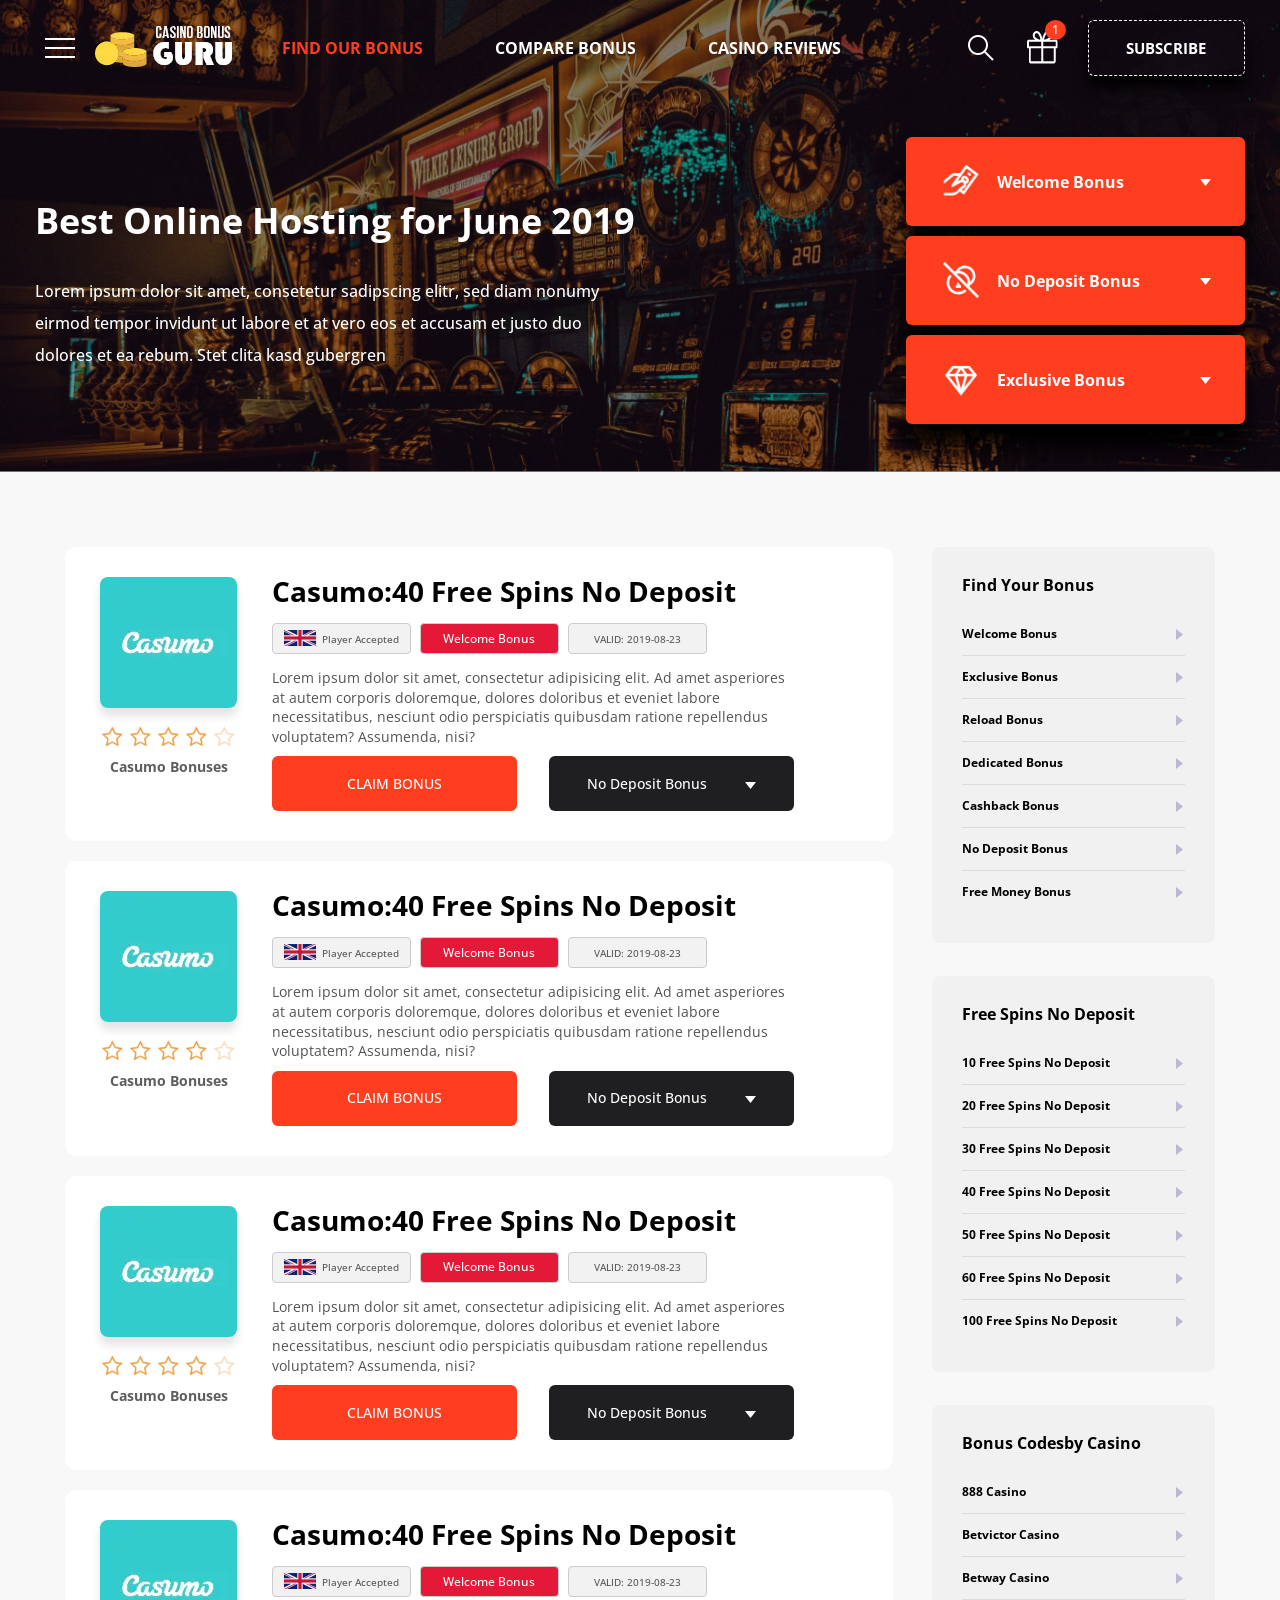
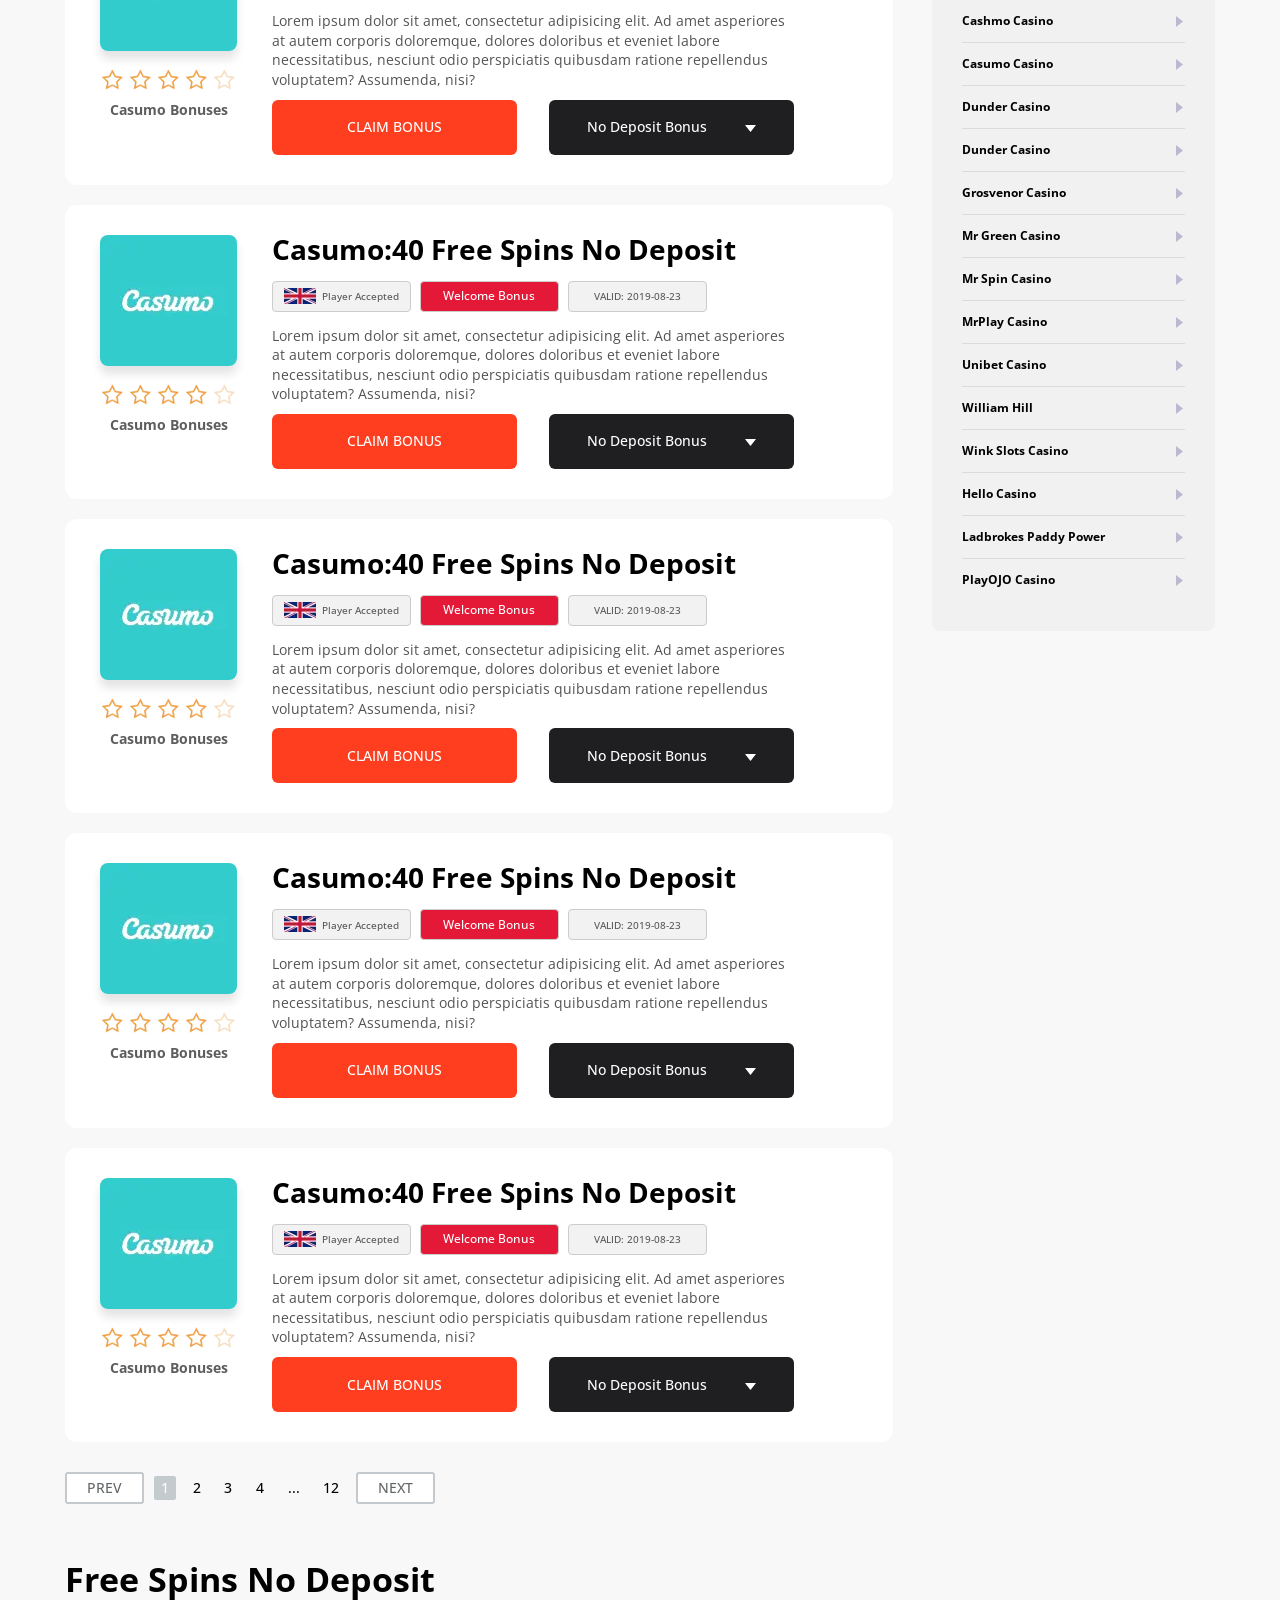
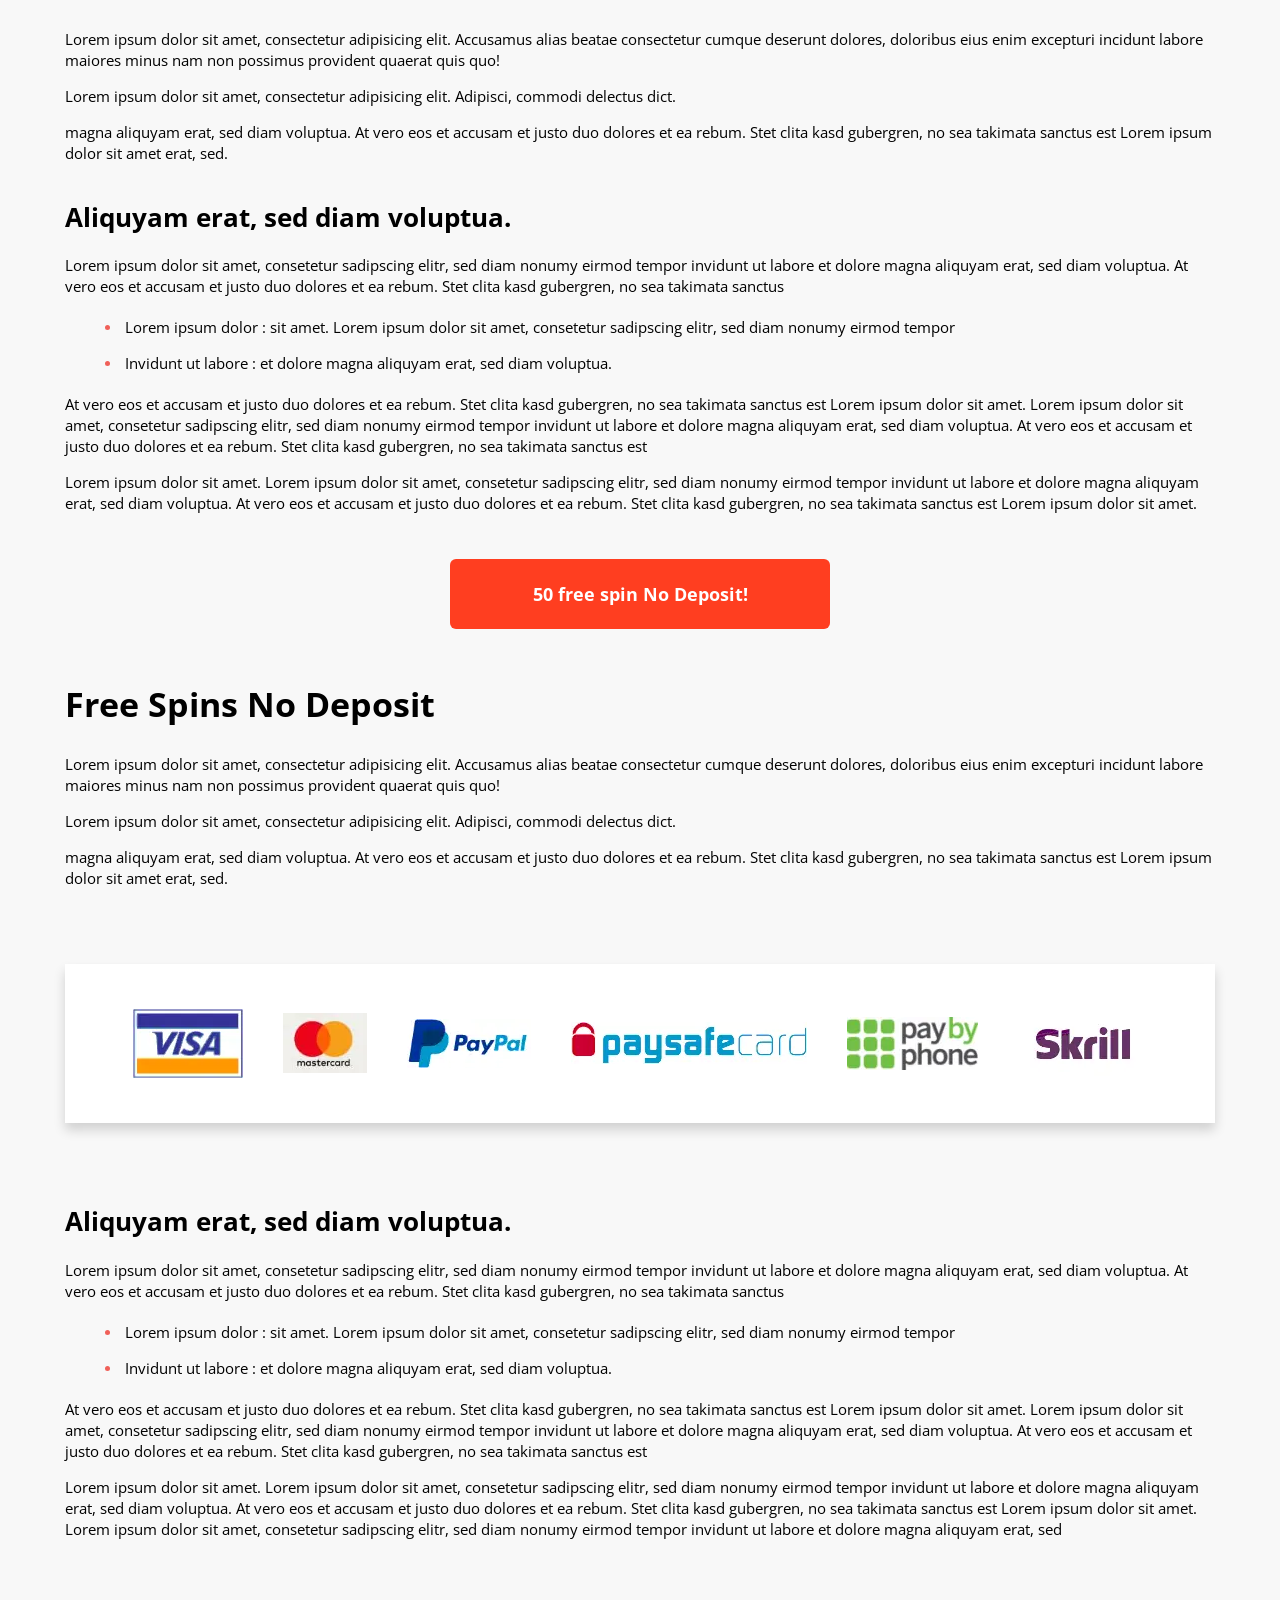
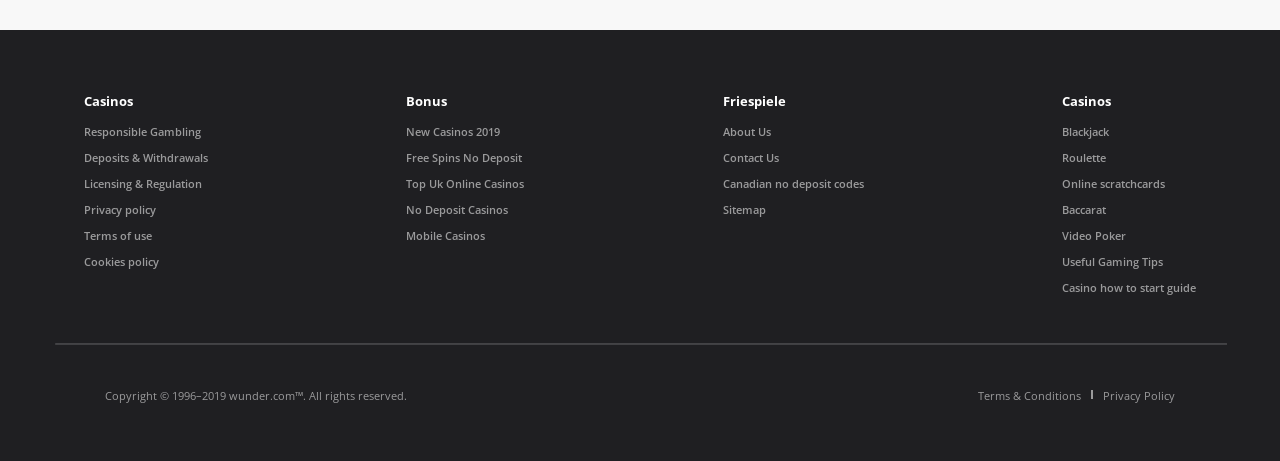
==== index.html @ 86edbfcc "uploading home page" ====
<!DOCTYPE html>
<html lang="en" class="no-webp">
<head>
  <meta charset="UTF-8">
  <meta name="viewport" content="width=device-width, initial-scale=1.0">
  <title>Final Guru</title>
  
  <style>
    @import url('https://fonts.googleapis.com/css?family=Open+Sans:400,600,700,800&display=swap');
  </style>
  <link rel="stylesheet" href="css/main.css">
</head>
<body>

<header class="header" id="mainHeader">

  <div class="container">
  
    <div class="header__top">
      <div class="header__top__all">
        <div class="header__top__all__left">
          <div class="header__top__all__left__navMenu">
            <div class="menuLine"></div>
          </div>
          <picture>
            <source srcset="img/webp/logo.webp" type="image/webp">
            <source srcset="img/logo.png" type="image/png">
            <img src="img/logo.png" alt="Site Logo">
          </picture>
        </div>
        <ul class="header__top__all__middle">
          <li class="active"><a href="#">FIND OUR BONUS</a></li>
          <li><a href="#">COMPARE BONUS</a></li>
          <li><a href="#">CASINO REVIEWS</a></li>
        </ul>
        <div class="header__top__all__rightIcons">
          <div class="searchIcon">
            <picture>
              <source srcset="img/webp/search.webp" type="image/webp">
              <source srcset="img/search.png" type="image/png">
              <img src="img/search.png" alt="Search Icon">
            </picture>
          </div>
          <div class="giftIcon">
            <div class="giftIconNotification">1</div>
            <picture>
              <source srcset="img/webp/gift.webp" type="image/webp">
              <source srcset="img/gift.png" type="image/png">
              <img src="img/gift.png" alt="Gift Icon">
            </picture>
          </div>
        </div>
        
      </div>
      <div class="header__top__btn">
        <button class="btn ">SUBSCRIBE</button>
      </div>
    </div>

    <div class="header__Content">
      <div class="header__Content__text">
        <h1>
          Best Online Hosting for June 2019
        </h1>
        <p>
          Lorem ipsum dolor sit amet, consetetur sadipscing elitr, sed diam nonumy eirmod tempor invidunt ut labore et  at vero eos et accusam et justo duo dolores et ea rebum. Stet clita kasd gubergren
        </p>
      </div>
      <div class="header__Content__btns">
        <div class="header__Content__btns__btnContainer">
          <div class="header__Content__btns__btnContainer__IconsText">
            <picture>
              <source srcset="img/webp/cash-in-hand.webp" type="image/webp">
              <source srcset="img/cash-in-hand.png" type="image/png">
              <img src="img/cash-in-hand.png" alt="cash in hand Icon">
            </picture>
            <h3>Welcome Bonus</h3>
          </div>
          <div class="header__Content__btns__btnContainer__downIcon">
            <picture>
              <source srcset="img/webp/downIcon.webp" type="image/webp">
              <source srcset="img/downIcon.png" type="image/png">
              <img src="img/downIcon.png" alt="Down Icon">
            </picture>
          </div>
        </div>
        <div class="header__Content__btns__btnContainer">
          <div class="header__Content__btns__btnContainer__IconsText">
            <picture>
              <source srcset="img/webp/nocash.webp" type="image/webp">
              <source srcset="img/nocash.png" type="image/png">
              <img src="img/nocash.png" alt="no cash Icon">
            </picture>
            <h3>No Deposit Bonus</h3>
          </div>
          <div class="header__Content__btns__btnContainer__downIcon">
            <picture>
              <source srcset="img/webp/downIcon.webp" type="image/webp">
              <source srcset="img/downIcon.png" type="image/png">
              <img src="img/downIcon.png" alt="Down Icon">
            </picture>
          </div>
        </div>
        <div class="header__Content__btns__btnContainer">
          <div class="header__Content__btns__btnContainer__IconsText">
            <picture>
              <source srcset="img/webp/diamond.webp" type="image/webp">
              <source srcset="img/diamond.png" type="image/png">
              <img src="img/diamond.png" alt="daimond bonus Icon">
            </picture>
            <h3>Exclusive Bonus</h3>
          </div>
          <div class="header__Content__btns__btnContainer__downIcon">
            <picture>
              <source srcset="img/webp/downIcon.webp" type="image/webp">
              <source srcset="img/downIcon.png" type="image/png">
              <img src="img/downIcon.png" alt="Down Icon">
            </picture>
          </div>
        </div>
      
      </div>
      
    </div>
    
    
  </div>
</header>

<main>

  <section class="sectionMain">
    <div class="container">
      
      
      <div class="sectionMain__contentList">
  
        <div class="sectionMain__contentList__item">
          <div class="sectionMain__contentList__item__aboutLeft">
            <picture>
              <source srcset="img/webp/casumo-logo.webp" type="image/webp">
              <source srcset="img/casumo-logo.png" type="image/png">
              <img src="img/casumo-logo.png" alt="casumo logo">
            </picture>
      
            <div class="sectionMain__contentList__item__aboutLeft__ratingStars">
        
              <!--One Rating Star Start-->
              <picture>
                <source srcset="img/webp/startFill.webp" type="image/webp">
                <source srcset="img/startFill.png" type="image/png">
                <img src="img/startFill.png" alt="Rating Star">
              </picture>
              <!--One Rating Star End-->
        
              <!--One Rating Star Start-->
              <picture>
                <source srcset="img/webp/startFill.webp" type="image/webp">
                <source srcset="img/startFill.png" type="image/png">
                <img src="img/startFill.png" alt="Rating Star">
              </picture>
              <!--One Rating Star End-->
        
              <!--One Rating Star Start-->
              <picture>
                <source srcset="img/webp/startFill.webp" type="image/webp">
                <source srcset="img/startFill.png" type="image/png">
                <img src="img/startFill.png" alt="Rating Star">
              </picture>
              <!--One Rating Star End-->
        
              <!--One Rating Star Start-->
              <picture>
                <source srcset="img/webp/startFill.webp" type="image/webp">
                <source srcset="img/startFill.png" type="image/png">
                <img src="img/startFill.png" alt="Rating Star">
              </picture>
              <!--One Rating Star End-->
        
              <!--One Rating Star Start-->
              <picture>
                <source srcset="img/webp/starEmpty.webp" type="image/webp">
                <source srcset="img/starEmpty.png" type="image/png">
                <img src="img/starEmpty.png" alt="Rating Star">
              </picture>
              <!--One Rating Star End-->
            </div>
            <h3 class="sectionMain__contentList__item__aboutLeft__name">Casumo  Bonuses</h3>
          </div>
    
          <div class="sectionMain__contentList__item__contentRight">
            <h2>Casumo:40 Free Spins No Deposit</h2>
            <div class="sectionMain__contentList__item__contentRight__topBtns">
              <button class="playerTypeBtn">
                <picture>
                  <source srcset="img/webp/united-kingdom-flag-.webp" type="image/webp">
                  <source srcset="img/united-kingdom-flag-.png" type="image/png">
                  <img src="img/united-kingdom-flag-.png" alt="united kingdom flag">
                </picture>
                <h4>Player Accepted</h4>
              </button>
              <button class="bonusTypeBtn">
                Welcome Bonus
              </button>
              <button class="validTimeBtn">
                VALID: 2019-08-23
              </button>
            </div>
      
            <p>
              Lorem ipsum dolor sit amet, consectetur adipisicing elit. Ad amet asperiores at autem corporis doloremque, dolores doloribus et eveniet labore necessitatibus, nesciunt odio perspiciatis quibusdam ratione repellendus voluptatem? Assumenda, nisi?
            </p>
      
            <div class="sectionMain__contentList__item__contentRight__bottomBtns">
              <button class="sectionMainItemBtn itemBtnOne">
                CLAIM BONUS
              </button>
        
              <div class="sectionMainItemBtn itemBtnTwo">
                <h3>No Deposit Bonus</h3>
                <div class="itemBtnTwo__downIcon">
                  <picture>
                    <source srcset="img/webp/downIcon.webp" type="image/webp">
                    <source srcset="img/downIcon.png" type="image/png">
                    <img src="img/downIcon.png" alt="Down Icon">
                  </picture>
                </div>
              </div>
      
            </div>
          </div>
        </div>
  
        <div class="sectionMain__contentList__item">
          <div class="sectionMain__contentList__item__aboutLeft">
            <picture>
              <source srcset="img/webp/casumo-logo.webp" type="image/webp">
              <source srcset="img/casumo-logo.png" type="image/png">
              <img src="img/casumo-logo.png" alt="casumo logo">
            </picture>
      
            <div class="sectionMain__contentList__item__aboutLeft__ratingStars">
        
              <!--One Rating Star Start-->
              <picture>
                <source srcset="img/webp/startFill.webp" type="image/webp">
                <source srcset="img/startFill.png" type="image/png">
                <img src="img/startFill.png" alt="Rating Star">
              </picture>
              <!--One Rating Star End-->
        
              <!--One Rating Star Start-->
              <picture>
                <source srcset="img/webp/startFill.webp" type="image/webp">
                <source srcset="img/startFill.png" type="image/png">
                <img src="img/startFill.png" alt="Rating Star">
              </picture>
              <!--One Rating Star End-->
        
              <!--One Rating Star Start-->
              <picture>
                <source srcset="img/webp/startFill.webp" type="image/webp">
                <source srcset="img/startFill.png" type="image/png">
                <img src="img/startFill.png" alt="Rating Star">
              </picture>
              <!--One Rating Star End-->
        
              <!--One Rating Star Start-->
              <picture>
                <source srcset="img/webp/startFill.webp" type="image/webp">
                <source srcset="img/startFill.png" type="image/png">
                <img src="img/startFill.png" alt="Rating Star">
              </picture>
              <!--One Rating Star End-->
        
              <!--One Rating Star Start-->
              <picture>
                <source srcset="img/webp/starEmpty.webp" type="image/webp">
                <source srcset="img/starEmpty.png" type="image/png">
                <img src="img/starEmpty.png" alt="Rating Star">
              </picture>
              <!--One Rating Star End-->
            </div>
            <h3 class="sectionMain__contentList__item__aboutLeft__name">Casumo  Bonuses</h3>
          </div>
    
          <div class="sectionMain__contentList__item__contentRight">
            <h2>Casumo:40 Free Spins No Deposit</h2>
            <div class="sectionMain__contentList__item__contentRight__topBtns">
              <button class="playerTypeBtn">
                <picture>
                  <source srcset="img/webp/united-kingdom-flag-.webp" type="image/webp">
                  <source srcset="img/united-kingdom-flag-.png" type="image/png">
                  <img src="img/united-kingdom-flag-.png" alt="united kingdom flag">
                </picture>
                <h4>Player Accepted</h4>
              </button>
              <button class="bonusTypeBtn">
                Welcome Bonus
              </button>
              <button class="validTimeBtn">
                VALID: 2019-08-23
              </button>
            </div>
      
            <p>
              Lorem ipsum dolor sit amet, consectetur adipisicing elit. Ad amet asperiores at autem corporis doloremque, dolores doloribus et eveniet labore necessitatibus, nesciunt odio perspiciatis quibusdam ratione repellendus voluptatem? Assumenda, nisi?
            </p>
      
            <div class="sectionMain__contentList__item__contentRight__bottomBtns">
              <button class="sectionMainItemBtn itemBtnOne">
                CLAIM BONUS
              </button>
        
              <div class="sectionMainItemBtn itemBtnTwo">
                <h3>No Deposit Bonus</h3>
                <div class="itemBtnTwo__downIcon">
                  <picture>
                    <source srcset="img/webp/downIcon.webp" type="image/webp">
                    <source srcset="img/downIcon.png" type="image/png">
                    <img src="img/downIcon.png" alt="Down Icon">
                  </picture>
                </div>
              </div>
      
            </div>
          </div>
        </div>
  
        <div class="sectionMain__contentList__item">
          <div class="sectionMain__contentList__item__aboutLeft">
            <picture>
              <source srcset="img/webp/casumo-logo.webp" type="image/webp">
              <source srcset="img/casumo-logo.png" type="image/png">
              <img src="img/casumo-logo.png" alt="casumo logo">
            </picture>
      
            <div class="sectionMain__contentList__item__aboutLeft__ratingStars">
        
              <!--One Rating Star Start-->
              <picture>
                <source srcset="img/webp/startFill.webp" type="image/webp">
                <source srcset="img/startFill.png" type="image/png">
                <img src="img/startFill.png" alt="Rating Star">
              </picture>
              <!--One Rating Star End-->
        
              <!--One Rating Star Start-->
              <picture>
                <source srcset="img/webp/startFill.webp" type="image/webp">
                <source srcset="img/startFill.png" type="image/png">
                <img src="img/startFill.png" alt="Rating Star">
              </picture>
              <!--One Rating Star End-->
        
              <!--One Rating Star Start-->
              <picture>
                <source srcset="img/webp/startFill.webp" type="image/webp">
                <source srcset="img/startFill.png" type="image/png">
                <img src="img/startFill.png" alt="Rating Star">
              </picture>
              <!--One Rating Star End-->
        
              <!--One Rating Star Start-->
              <picture>
                <source srcset="img/webp/startFill.webp" type="image/webp">
                <source srcset="img/startFill.png" type="image/png">
                <img src="img/startFill.png" alt="Rating Star">
              </picture>
              <!--One Rating Star End-->
        
              <!--One Rating Star Start-->
              <picture>
                <source srcset="img/webp/starEmpty.webp" type="image/webp">
                <source srcset="img/starEmpty.png" type="image/png">
                <img src="img/starEmpty.png" alt="Rating Star">
              </picture>
              <!--One Rating Star End-->
            </div>
            <h3 class="sectionMain__contentList__item__aboutLeft__name">Casumo  Bonuses</h3>
          </div>
    
          <div class="sectionMain__contentList__item__contentRight">
            <h2>Casumo:40 Free Spins No Deposit</h2>
            <div class="sectionMain__contentList__item__contentRight__topBtns">
              <button class="playerTypeBtn">
                <picture>
                  <source srcset="img/webp/united-kingdom-flag-.webp" type="image/webp">
                  <source srcset="img/united-kingdom-flag-.png" type="image/png">
                  <img src="img/united-kingdom-flag-.png" alt="united kingdom flag">
                </picture>
                <h4>Player Accepted</h4>
              </button>
              <button class="bonusTypeBtn">
                Welcome Bonus
              </button>
              <button class="validTimeBtn">
                VALID: 2019-08-23
              </button>
            </div>
      
            <p>
              Lorem ipsum dolor sit amet, consectetur adipisicing elit. Ad amet asperiores at autem corporis doloremque, dolores doloribus et eveniet labore necessitatibus, nesciunt odio perspiciatis quibusdam ratione repellendus voluptatem? Assumenda, nisi?
            </p>
      
            <div class="sectionMain__contentList__item__contentRight__bottomBtns">
              <button class="sectionMainItemBtn itemBtnOne">
                CLAIM BONUS
              </button>
        
              <div class="sectionMainItemBtn itemBtnTwo">
                <h3>No Deposit Bonus</h3>
                <div class="itemBtnTwo__downIcon">
                  <picture>
                    <source srcset="img/webp/downIcon.webp" type="image/webp">
                    <source srcset="img/downIcon.png" type="image/png">
                    <img src="img/downIcon.png" alt="Down Icon">
                  </picture>
                </div>
              </div>
      
            </div>
          </div>
        </div>
  
        <div class="sectionMain__contentList__item">
          <div class="sectionMain__contentList__item__aboutLeft">
            <picture>
              <source srcset="img/webp/casumo-logo.webp" type="image/webp">
              <source srcset="img/casumo-logo.png" type="image/png">
              <img src="img/casumo-logo.png" alt="casumo logo">
            </picture>
      
            <div class="sectionMain__contentList__item__aboutLeft__ratingStars">
        
              <!--One Rating Star Start-->
              <picture>
                <source srcset="img/webp/startFill.webp" type="image/webp">
                <source srcset="img/startFill.png" type="image/png">
                <img src="img/startFill.png" alt="Rating Star">
              </picture>
              <!--One Rating Star End-->
        
              <!--One Rating Star Start-->
              <picture>
                <source srcset="img/webp/startFill.webp" type="image/webp">
                <source srcset="img/startFill.png" type="image/png">
                <img src="img/startFill.png" alt="Rating Star">
              </picture>
              <!--One Rating Star End-->
        
              <!--One Rating Star Start-->
              <picture>
                <source srcset="img/webp/startFill.webp" type="image/webp">
                <source srcset="img/startFill.png" type="image/png">
                <img src="img/startFill.png" alt="Rating Star">
              </picture>
              <!--One Rating Star End-->
        
              <!--One Rating Star Start-->
              <picture>
                <source srcset="img/webp/startFill.webp" type="image/webp">
                <source srcset="img/startFill.png" type="image/png">
                <img src="img/startFill.png" alt="Rating Star">
              </picture>
              <!--One Rating Star End-->
        
              <!--One Rating Star Start-->
              <picture>
                <source srcset="img/webp/starEmpty.webp" type="image/webp">
                <source srcset="img/starEmpty.png" type="image/png">
                <img src="img/starEmpty.png" alt="Rating Star">
              </picture>
              <!--One Rating Star End-->
            </div>
            <h3 class="sectionMain__contentList__item__aboutLeft__name">Casumo  Bonuses</h3>
          </div>
    
          <div class="sectionMain__contentList__item__contentRight">
            <h2>Casumo:40 Free Spins No Deposit</h2>
            <div class="sectionMain__contentList__item__contentRight__topBtns">
              <button class="playerTypeBtn">
                <picture>
                  <source srcset="img/webp/united-kingdom-flag-.webp" type="image/webp">
                  <source srcset="img/united-kingdom-flag-.png" type="image/png">
                  <img src="img/united-kingdom-flag-.png" alt="united kingdom flag">
                </picture>
                <h4>Player Accepted</h4>
              </button>
              <button class="bonusTypeBtn">
                Welcome Bonus
              </button>
              <button class="validTimeBtn">
                VALID: 2019-08-23
              </button>
            </div>
      
            <p>
              Lorem ipsum dolor sit amet, consectetur adipisicing elit. Ad amet asperiores at autem corporis doloremque, dolores doloribus et eveniet labore necessitatibus, nesciunt odio perspiciatis quibusdam ratione repellendus voluptatem? Assumenda, nisi?
            </p>
      
            <div class="sectionMain__contentList__item__contentRight__bottomBtns">
              <button class="sectionMainItemBtn itemBtnOne">
                CLAIM BONUS
              </button>
        
              <div class="sectionMainItemBtn itemBtnTwo">
                <h3>No Deposit Bonus</h3>
                <div class="itemBtnTwo__downIcon">
                  <picture>
                    <source srcset="img/webp/downIcon.webp" type="image/webp">
                    <source srcset="img/downIcon.png" type="image/png">
                    <img src="img/downIcon.png" alt="Down Icon">
                  </picture>
                </div>
              </div>
      
            </div>
          </div>
        </div>
  
        <div class="sectionMain__contentList__item">
          <div class="sectionMain__contentList__item__aboutLeft">
            <picture>
              <source srcset="img/webp/casumo-logo.webp" type="image/webp">
              <source srcset="img/casumo-logo.png" type="image/png">
              <img src="img/casumo-logo.png" alt="casumo logo">
            </picture>
      
            <div class="sectionMain__contentList__item__aboutLeft__ratingStars">
        
              <!--One Rating Star Start-->
              <picture>
                <source srcset="img/webp/startFill.webp" type="image/webp">
                <source srcset="img/startFill.png" type="image/png">
                <img src="img/startFill.png" alt="Rating Star">
              </picture>
              <!--One Rating Star End-->
        
              <!--One Rating Star Start-->
              <picture>
                <source srcset="img/webp/startFill.webp" type="image/webp">
                <source srcset="img/startFill.png" type="image/png">
                <img src="img/startFill.png" alt="Rating Star">
              </picture>
              <!--One Rating Star End-->
        
              <!--One Rating Star Start-->
              <picture>
                <source srcset="img/webp/startFill.webp" type="image/webp">
                <source srcset="img/startFill.png" type="image/png">
                <img src="img/startFill.png" alt="Rating Star">
              </picture>
              <!--One Rating Star End-->
        
              <!--One Rating Star Start-->
              <picture>
                <source srcset="img/webp/startFill.webp" type="image/webp">
                <source srcset="img/startFill.png" type="image/png">
                <img src="img/startFill.png" alt="Rating Star">
              </picture>
              <!--One Rating Star End-->
        
              <!--One Rating Star Start-->
              <picture>
                <source srcset="img/webp/starEmpty.webp" type="image/webp">
                <source srcset="img/starEmpty.png" type="image/png">
                <img src="img/starEmpty.png" alt="Rating Star">
              </picture>
              <!--One Rating Star End-->
            </div>
            <h3 class="sectionMain__contentList__item__aboutLeft__name">Casumo  Bonuses</h3>
          </div>
    
          <div class="sectionMain__contentList__item__contentRight">
            <h2>Casumo:40 Free Spins No Deposit</h2>
            <div class="sectionMain__contentList__item__contentRight__topBtns">
              <button class="playerTypeBtn">
                <picture>
                  <source srcset="img/webp/united-kingdom-flag-.webp" type="image/webp">
                  <source srcset="img/united-kingdom-flag-.png" type="image/png">
                  <img src="img/united-kingdom-flag-.png" alt="united kingdom flag">
                </picture>
                <h4>Player Accepted</h4>
              </button>
              <button class="bonusTypeBtn">
                Welcome Bonus
              </button>
              <button class="validTimeBtn">
                VALID: 2019-08-23
              </button>
            </div>
      
            <p>
              Lorem ipsum dolor sit amet, consectetur adipisicing elit. Ad amet asperiores at autem corporis doloremque, dolores doloribus et eveniet labore necessitatibus, nesciunt odio perspiciatis quibusdam ratione repellendus voluptatem? Assumenda, nisi?
            </p>
      
            <div class="sectionMain__contentList__item__contentRight__bottomBtns">
              <button class="sectionMainItemBtn itemBtnOne">
                CLAIM BONUS
              </button>
        
              <div class="sectionMainItemBtn itemBtnTwo">
                <h3>No Deposit Bonus</h3>
                <div class="itemBtnTwo__downIcon">
                  <picture>
                    <source srcset="img/webp/downIcon.webp" type="image/webp">
                    <source srcset="img/downIcon.png" type="image/png">
                    <img src="img/downIcon.png" alt="Down Icon">
                  </picture>
                </div>
              </div>
      
            </div>
          </div>
        </div>
  
  
        <div class="sectionMain__contentList__item">
          <div class="sectionMain__contentList__item__aboutLeft">
            <picture>
              <source srcset="img/webp/casumo-logo.webp" type="image/webp">
              <source srcset="img/casumo-logo.png" type="image/png">
              <img src="img/casumo-logo.png" alt="casumo logo">
            </picture>
      
            <div class="sectionMain__contentList__item__aboutLeft__ratingStars">
        
              <!--One Rating Star Start-->
              <picture>
                <source srcset="img/webp/startFill.webp" type="image/webp">
                <source srcset="img/startFill.png" type="image/png">
                <img src="img/startFill.png" alt="Rating Star">
              </picture>
              <!--One Rating Star End-->
        
              <!--One Rating Star Start-->
              <picture>
                <source srcset="img/webp/startFill.webp" type="image/webp">
                <source srcset="img/startFill.png" type="image/png">
                <img src="img/startFill.png" alt="Rating Star">
              </picture>
              <!--One Rating Star End-->
        
              <!--One Rating Star Start-->
              <picture>
                <source srcset="img/webp/startFill.webp" type="image/webp">
                <source srcset="img/startFill.png" type="image/png">
                <img src="img/startFill.png" alt="Rating Star">
              </picture>
              <!--One Rating Star End-->
        
              <!--One Rating Star Start-->
              <picture>
                <source srcset="img/webp/startFill.webp" type="image/webp">
                <source srcset="img/startFill.png" type="image/png">
                <img src="img/startFill.png" alt="Rating Star">
              </picture>
              <!--One Rating Star End-->
        
              <!--One Rating Star Start-->
              <picture>
                <source srcset="img/webp/starEmpty.webp" type="image/webp">
                <source srcset="img/starEmpty.png" type="image/png">
                <img src="img/starEmpty.png" alt="Rating Star">
              </picture>
              <!--One Rating Star End-->
            </div>
            <h3 class="sectionMain__contentList__item__aboutLeft__name">Casumo  Bonuses</h3>
          </div>
    
          <div class="sectionMain__contentList__item__contentRight">
            <h2>Casumo:40 Free Spins No Deposit</h2>
            <div class="sectionMain__contentList__item__contentRight__topBtns">
              <button class="playerTypeBtn">
                <picture>
                  <source srcset="img/webp/united-kingdom-flag-.webp" type="image/webp">
                  <source srcset="img/united-kingdom-flag-.png" type="image/png">
                  <img src="img/united-kingdom-flag-.png" alt="united kingdom flag">
                </picture>
                <h4>Player Accepted</h4>
              </button>
              <button class="bonusTypeBtn">
                Welcome Bonus
              </button>
              <button class="validTimeBtn">
                VALID: 2019-08-23
              </button>
            </div>
      
            <p>
              Lorem ipsum dolor sit amet, consectetur adipisicing elit. Ad amet asperiores at autem corporis doloremque, dolores doloribus et eveniet labore necessitatibus, nesciunt odio perspiciatis quibusdam ratione repellendus voluptatem? Assumenda, nisi?
            </p>
      
            <div class="sectionMain__contentList__item__contentRight__bottomBtns">
              <button class="sectionMainItemBtn itemBtnOne">
                CLAIM BONUS
              </button>
        
              <div class="sectionMainItemBtn itemBtnTwo">
                <h3>No Deposit Bonus</h3>
                <div class="itemBtnTwo__downIcon">
                  <picture>
                    <source srcset="img/webp/downIcon.webp" type="image/webp">
                    <source srcset="img/downIcon.png" type="image/png">
                    <img src="img/downIcon.png" alt="Down Icon">
                  </picture>
                </div>
              </div>
      
            </div>
          </div>
        </div>
  
  
        <div class="sectionMain__contentList__item">
          <div class="sectionMain__contentList__item__aboutLeft">
            <picture>
              <source srcset="img/webp/casumo-logo.webp" type="image/webp">
              <source srcset="img/casumo-logo.png" type="image/png">
              <img src="img/casumo-logo.png" alt="casumo logo">
            </picture>
      
            <div class="sectionMain__contentList__item__aboutLeft__ratingStars">
        
              <!--One Rating Star Start-->
              <picture>
                <source srcset="img/webp/startFill.webp" type="image/webp">
                <source srcset="img/startFill.png" type="image/png">
                <img src="img/startFill.png" alt="Rating Star">
              </picture>
              <!--One Rating Star End-->
        
              <!--One Rating Star Start-->
              <picture>
                <source srcset="img/webp/startFill.webp" type="image/webp">
                <source srcset="img/startFill.png" type="image/png">
                <img src="img/startFill.png" alt="Rating Star">
              </picture>
              <!--One Rating Star End-->
        
              <!--One Rating Star Start-->
              <picture>
                <source srcset="img/webp/startFill.webp" type="image/webp">
                <source srcset="img/startFill.png" type="image/png">
                <img src="img/startFill.png" alt="Rating Star">
              </picture>
              <!--One Rating Star End-->
        
              <!--One Rating Star Start-->
              <picture>
                <source srcset="img/webp/startFill.webp" type="image/webp">
                <source srcset="img/startFill.png" type="image/png">
                <img src="img/startFill.png" alt="Rating Star">
              </picture>
              <!--One Rating Star End-->
        
              <!--One Rating Star Start-->
              <picture>
                <source srcset="img/webp/starEmpty.webp" type="image/webp">
                <source srcset="img/starEmpty.png" type="image/png">
                <img src="img/starEmpty.png" alt="Rating Star">
              </picture>
              <!--One Rating Star End-->
            </div>
            <h3 class="sectionMain__contentList__item__aboutLeft__name">Casumo  Bonuses</h3>
          </div>
    
          <div class="sectionMain__contentList__item__contentRight">
            <h2>Casumo:40 Free Spins No Deposit</h2>
            <div class="sectionMain__contentList__item__contentRight__topBtns">
              <button class="playerTypeBtn">
                <picture>
                  <source srcset="img/webp/united-kingdom-flag-.webp" type="image/webp">
                  <source srcset="img/united-kingdom-flag-.png" type="image/png">
                  <img src="img/united-kingdom-flag-.png" alt="united kingdom flag">
                </picture>
                <h4>Player Accepted</h4>
              </button>
              <button class="bonusTypeBtn">
                Welcome Bonus
              </button>
              <button class="validTimeBtn">
                VALID: 2019-08-23
              </button>
            </div>
      
            <p>
              Lorem ipsum dolor sit amet, consectetur adipisicing elit. Ad amet asperiores at autem corporis doloremque, dolores doloribus et eveniet labore necessitatibus, nesciunt odio perspiciatis quibusdam ratione repellendus voluptatem? Assumenda, nisi?
            </p>
      
            <div class="sectionMain__contentList__item__contentRight__bottomBtns">
              <button class="sectionMainItemBtn itemBtnOne">
                CLAIM BONUS
              </button>
        
              <div class="sectionMainItemBtn itemBtnTwo">
                <h3>No Deposit Bonus</h3>
                <div class="itemBtnTwo__downIcon">
                  <picture>
                    <source srcset="img/webp/downIcon.webp" type="image/webp">
                    <source srcset="img/downIcon.png" type="image/png">
                    <img src="img/downIcon.png" alt="Down Icon">
                  </picture>
                </div>
              </div>
      
            </div>
          </div>
        </div>
  
  
        <div class="sectionMain__contentList__item">
          <div class="sectionMain__contentList__item__aboutLeft">
            <picture>
              <source srcset="img/webp/casumo-logo.webp" type="image/webp">
              <source srcset="img/casumo-logo.png" type="image/png">
              <img src="img/casumo-logo.png" alt="casumo logo">
            </picture>
      
            <div class="sectionMain__contentList__item__aboutLeft__ratingStars">
        
              <!--One Rating Star Start-->
              <picture>
                <source srcset="img/webp/startFill.webp" type="image/webp">
                <source srcset="img/startFill.png" type="image/png">
                <img src="img/startFill.png" alt="Rating Star">
              </picture>
              <!--One Rating Star End-->
        
              <!--One Rating Star Start-->
              <picture>
                <source srcset="img/webp/startFill.webp" type="image/webp">
                <source srcset="img/startFill.png" type="image/png">
                <img src="img/startFill.png" alt="Rating Star">
              </picture>
              <!--One Rating Star End-->
        
              <!--One Rating Star Start-->
              <picture>
                <source srcset="img/webp/startFill.webp" type="image/webp">
                <source srcset="img/startFill.png" type="image/png">
                <img src="img/startFill.png" alt="Rating Star">
              </picture>
              <!--One Rating Star End-->
        
              <!--One Rating Star Start-->
              <picture>
                <source srcset="img/webp/startFill.webp" type="image/webp">
                <source srcset="img/startFill.png" type="image/png">
                <img src="img/startFill.png" alt="Rating Star">
              </picture>
              <!--One Rating Star End-->
        
              <!--One Rating Star Start-->
              <picture>
                <source srcset="img/webp/starEmpty.webp" type="image/webp">
                <source srcset="img/starEmpty.png" type="image/png">
                <img src="img/starEmpty.png" alt="Rating Star">
              </picture>
              <!--One Rating Star End-->
            </div>
            <h3 class="sectionMain__contentList__item__aboutLeft__name">Casumo  Bonuses</h3>
          </div>
    
          <div class="sectionMain__contentList__item__contentRight">
            <h2>Casumo:40 Free Spins No Deposit</h2>
            <div class="sectionMain__contentList__item__contentRight__topBtns">
              <button class="playerTypeBtn">
                <picture>
                  <source srcset="img/webp/united-kingdom-flag-.webp" type="image/webp">
                  <source srcset="img/united-kingdom-flag-.png" type="image/png">
                  <img src="img/united-kingdom-flag-.png" alt="united kingdom flag">
                </picture>
                <h4>Player Accepted</h4>
              </button>
              <button class="bonusTypeBtn">
                Welcome Bonus
              </button>
              <button class="validTimeBtn">
                VALID: 2019-08-23
              </button>
            </div>
      
            <p>
              Lorem ipsum dolor sit amet, consectetur adipisicing elit. Ad amet asperiores at autem corporis doloremque, dolores doloribus et eveniet labore necessitatibus, nesciunt odio perspiciatis quibusdam ratione repellendus voluptatem? Assumenda, nisi?
            </p>
      
            <div class="sectionMain__contentList__item__contentRight__bottomBtns">
              <button class="sectionMainItemBtn itemBtnOne">
                CLAIM BONUS
              </button>
        
              <div class="sectionMainItemBtn itemBtnTwo">
                <h3>No Deposit Bonus</h3>
                <div class="itemBtnTwo__downIcon">
                  <picture>
                    <source srcset="img/webp/downIcon.webp" type="image/webp">
                    <source srcset="img/downIcon.png" type="image/png">
                    <img src="img/downIcon.png" alt="Down Icon">
                  </picture>
                </div>
              </div>
      
            </div>
          </div>
        </div>
        
        <div class="sectionMain__contentList__changeBtns">
          <button class="changeBtn__prev">
            PREV
          </button>
          <div class="sectionMain__contentList__changeBtns__middle">
            <span class="active">1</span>
            <span>2</span>
            <span>3</span>
            <span>4</span>
            <span>...</span>
            <span>12</span>
          </div>
          <button class="changeBtn__next">
            NEXT
          </button>
        </div>
        
      </div>
      
      <div class="sectionMain__sideWidget">
  
        <div class="sectionMain__sideWidget__widget widgetOne">
          <h1>Find Your Bonus</h1>
    
          <ul>
            <li>
              <h3>Welcome Bonus</h3>
              <div class="sectionMain__sideWidget__widgetOne__downIcon">
                <picture>
                  <source srcset="img/webp/downIcon.webp" type="image/webp">
                  <source srcset="img/downIcon.png" type="image/png">
                  <img src="img/downIcon.png" alt="Down Icon">
                </picture>
              </div>
            </li>
            <li>
              <h3>Exclusive  Bonus</h3>
              <div class="sectionMain__sideWidget__widgetOne__downIcon">
                <picture>
                  <source srcset="img/webp/downIcon.webp" type="image/webp">
                  <source srcset="img/downIcon.png" type="image/png">
                  <img src="img/downIcon.png" alt="Down Icon">
                </picture>
              </div>
            </li>
            <li>
              <h3>Reload  Bonus</h3>
              <div class="sectionMain__sideWidget__widgetOne__downIcon">
                <picture>
                  <source srcset="img/webp/downIcon.webp" type="image/webp">
                  <source srcset="img/downIcon.png" type="image/png">
                  <img src="img/downIcon.png" alt="Down Icon">
                </picture>
              </div>
            </li>
            <li>
              <h3>Dedicated  Bonus</h3>
              <div class="sectionMain__sideWidget__widgetOne__downIcon">
                <picture>
                  <source srcset="img/webp/downIcon.webp" type="image/webp">
                  <source srcset="img/downIcon.png" type="image/png">
                  <img src="img/downIcon.png" alt="Down Icon">
                </picture>
              </div>
            </li>
            <li>
              <h3>Cashback  Bonus</h3>
              <div class="sectionMain__sideWidget__widgetOne__downIcon">
                <picture>
                  <source srcset="img/webp/downIcon.webp" type="image/webp">
                  <source srcset="img/downIcon.png" type="image/png">
                  <img src="img/downIcon.png" alt="Down Icon">
                </picture>
              </div>
            </li>
            <li>
              <h3>No Deposit Bonus</h3>
              <div class="sectionMain__sideWidget__widgetOne__downIcon">
                <picture>
                  <source srcset="img/webp/downIcon.webp" type="image/webp">
                  <source srcset="img/downIcon.png" type="image/png">
                  <img src="img/downIcon.png" alt="Down Icon">
                </picture>
              </div>
            </li>
            <li>
              <h3>Free Money Bonus</h3>
              <div class="sectionMain__sideWidget__widgetOne__downIcon">
                <picture>
                  <source srcset="img/webp/downIcon.webp" type="image/webp">
                  <source srcset="img/downIcon.png" type="image/png">
                  <img src="img/downIcon.png" alt="Down Icon">
                </picture>
              </div>
            </li>
          </ul>
        </div>
  
        <div class="sectionMain__sideWidget__widget widgetTwo">
          <h1>Free Spins No Deposit</h1>
    
          <ul>
            <li>
              <h3>10 Free Spins No Deposit</h3>
              <div class="sectionMain__sideWidget__widgetOne__downIcon">
                <picture>
                  <source srcset="img/webp/downIcon.webp" type="image/webp">
                  <source srcset="img/downIcon.png" type="image/png">
                  <img src="img/downIcon.png" alt="Down Icon">
                </picture>
              </div>
            </li>
            <li>
              <h3>20 Free Spins No Deposit</h3>
              <div class="sectionMain__sideWidget__widgetOne__downIcon">
                <picture>
                  <source srcset="img/webp/downIcon.webp" type="image/webp">
                  <source srcset="img/downIcon.png" type="image/png">
                  <img src="img/downIcon.png" alt="Down Icon">
                </picture>
              </div>
            </li>
            <li>
              <h3>30 Free Spins No Deposit</h3>
              <div class="sectionMain__sideWidget__widgetOne__downIcon">
                <picture>
                  <source srcset="img/webp/downIcon.webp" type="image/webp">
                  <source srcset="img/downIcon.png" type="image/png">
                  <img src="img/downIcon.png" alt="Down Icon">
                </picture>
              </div>
            </li>
            <li>
              <h3>40 Free Spins No Deposit</h3>
              <div class="sectionMain__sideWidget__widgetOne__downIcon">
                <picture>
                  <source srcset="img/webp/downIcon.webp" type="image/webp">
                  <source srcset="img/downIcon.png" type="image/png">
                  <img src="img/downIcon.png" alt="Down Icon">
                </picture>
              </div>
            </li>
            <li>
              <h3>50 Free Spins No Deposit</h3>
              <div class="sectionMain__sideWidget__widgetOne__downIcon">
                <picture>
                  <source srcset="img/webp/downIcon.webp" type="image/webp">
                  <source srcset="img/downIcon.png" type="image/png">
                  <img src="img/downIcon.png" alt="Down Icon">
                </picture>
              </div>
            </li>
            <li>
              <h3>60 Free Spins No Deposit</h3>
              <div class="sectionMain__sideWidget__widgetOne__downIcon">
                <picture>
                  <source srcset="img/webp/downIcon.webp" type="image/webp">
                  <source srcset="img/downIcon.png" type="image/png">
                  <img src="img/downIcon.png" alt="Down Icon">
                </picture>
              </div>
            </li>
            <li>
              <h3>100 Free Spins No Deposit</h3>
              <div class="sectionMain__sideWidget__widgetOne__downIcon">
                <picture>
                  <source srcset="img/webp/downIcon.webp" type="image/webp">
                  <source srcset="img/downIcon.png" type="image/png">
                  <img src="img/downIcon.png" alt="Down Icon">
                </picture>
              </div>
            </li>
          </ul>
        </div>
  
        <div class="sectionMain__sideWidget__widget widgetThree">
          <h1>Bonus Codesby Casino</h1>
    
          <ul>
            <li>
              <h3>888 Casino</h3>
              <div class="sectionMain__sideWidget__widgetOne__downIcon">
                <picture>
                  <source srcset="img/webp/downIcon.webp" type="image/webp">
                  <source srcset="img/downIcon.png" type="image/png">
                  <img src="img/downIcon.png" alt="Down Icon">
                </picture>
              </div>
            </li>
            <li>
              <h3>Betvictor Casino
              </h3>
              <div class="sectionMain__sideWidget__widgetOne__downIcon">
                <picture>
                  <source srcset="img/webp/downIcon.webp" type="image/webp">
                  <source srcset="img/downIcon.png" type="image/png">
                  <img src="img/downIcon.png" alt="Down Icon">
                </picture>
              </div>
            </li>
            <li>
              <h3>Betway Casino</h3>
              <div class="sectionMain__sideWidget__widgetOne__downIcon">
                <picture>
                  <source srcset="img/webp/downIcon.webp" type="image/webp">
                  <source srcset="img/downIcon.png" type="image/png">
                  <img src="img/downIcon.png" alt="Down Icon">
                </picture>
              </div>
            </li>
            <li>
              <h3>Cashmo Casino</h3>
              <div class="sectionMain__sideWidget__widgetOne__downIcon">
                <picture>
                  <source srcset="img/webp/downIcon.webp" type="image/webp">
                  <source srcset="img/downIcon.png" type="image/png">
                  <img src="img/downIcon.png" alt="Down Icon">
                </picture>
              </div>
            </li>
            <li>
              <h3>Casumo Casino</h3>
              <div class="sectionMain__sideWidget__widgetOne__downIcon">
                <picture>
                  <source srcset="img/webp/downIcon.webp" type="image/webp">
                  <source srcset="img/downIcon.png" type="image/png">
                  <img src="img/downIcon.png" alt="Down Icon">
                </picture>
              </div>
            </li>
            <li>
              <h3>Dunder Casino</h3>
              <div class="sectionMain__sideWidget__widgetOne__downIcon">
                <picture>
                  <source srcset="img/webp/downIcon.webp" type="image/webp">
                  <source srcset="img/downIcon.png" type="image/png">
                  <img src="img/downIcon.png" alt="Down Icon">
                </picture>
              </div>
            </li>
            <li>
              <h3>Dunder Casino</h3>
              <div class="sectionMain__sideWidget__widgetOne__downIcon">
                <picture>
                  <source srcset="img/webp/downIcon.webp" type="image/webp">
                  <source srcset="img/downIcon.png" type="image/png">
                  <img src="img/downIcon.png" alt="Down Icon">
                </picture>
              </div>
            </li>
  
            <li>
              <h3>Grosvenor Casino</h3>
              <div class="sectionMain__sideWidget__widgetOne__downIcon">
                <picture>
                  <source srcset="img/webp/downIcon.webp" type="image/webp">
                  <source srcset="img/downIcon.png" type="image/png">
                  <img src="img/downIcon.png" alt="Down Icon">
                </picture>
              </div>
            </li>
  
            <li>
              <h3>Mr Green Casino</h3>
              <div class="sectionMain__sideWidget__widgetOne__downIcon">
                <picture>
                  <source srcset="img/webp/downIcon.webp" type="image/webp">
                  <source srcset="img/downIcon.png" type="image/png">
                  <img src="img/downIcon.png" alt="Down Icon">
                </picture>
              </div>
            </li>
  
            <li>
              <h3>Mr Spin Casino</h3>
              <div class="sectionMain__sideWidget__widgetOne__downIcon">
                <picture>
                  <source srcset="img/webp/downIcon.webp" type="image/webp">
                  <source srcset="img/downIcon.png" type="image/png">
                  <img src="img/downIcon.png" alt="Down Icon">
                </picture>
              </div>
            </li>
  
            <li>
              <h3>MrPlay Casino</h3>
              <div class="sectionMain__sideWidget__widgetOne__downIcon">
                <picture>
                  <source srcset="img/webp/downIcon.webp" type="image/webp">
                  <source srcset="img/downIcon.png" type="image/png">
                  <img src="img/downIcon.png" alt="Down Icon">
                </picture>
              </div>
            </li>
            <li>
              <h3>Unibet Casino</h3>
              <div class="sectionMain__sideWidget__widgetOne__downIcon">
                <picture>
                  <source srcset="img/webp/downIcon.webp" type="image/webp">
                  <source srcset="img/downIcon.png" type="image/png">
                  <img src="img/downIcon.png" alt="Down Icon">
                </picture>
              </div>
            </li>
            <li>
              <h3>William Hill</h3>
              <div class="sectionMain__sideWidget__widgetOne__downIcon">
                <picture>
                  <source srcset="img/webp/downIcon.webp" type="image/webp">
                  <source srcset="img/downIcon.png" type="image/png">
                  <img src="img/downIcon.png" alt="Down Icon">
                </picture>
              </div>
            </li>
  
            <li>
              <h3>Wink Slots Casino</h3>
              <div class="sectionMain__sideWidget__widgetOne__downIcon">
                <picture>
                  <source srcset="img/webp/downIcon.webp" type="image/webp">
                  <source srcset="img/downIcon.png" type="image/png">
                  <img src="img/downIcon.png" alt="Down Icon">
                </picture>
              </div>
            </li>
  
            <li>
              <h3>Hello Casino</h3>
              <div class="sectionMain__sideWidget__widgetOne__downIcon">
                <picture>
                  <source srcset="img/webp/downIcon.webp" type="image/webp">
                  <source srcset="img/downIcon.png" type="image/png">
                  <img src="img/downIcon.png" alt="Down Icon">
                </picture>
              </div>
            </li>
  
            <li>
              <h3>Ladbrokes Paddy Power</h3>
              <div class="sectionMain__sideWidget__widgetOne__downIcon">
                <picture>
                  <source srcset="img/webp/downIcon.webp" type="image/webp">
                  <source srcset="img/downIcon.png" type="image/png">
                  <img src="img/downIcon.png" alt="Down Icon">
                </picture>
              </div>
            </li>
  
            <li>
              <h3>PlayOJO Casino</h3>
              <div class="sectionMain__sideWidget__widgetOne__downIcon">
                <picture>
                  <source srcset="img/webp/downIcon.webp" type="image/webp">
                  <source srcset="img/downIcon.png" type="image/png">
                  <img src="img/downIcon.png" alt="Down Icon">
                </picture>
              </div>
            </li>
            
          </ul>
        </div>
  
      </div>
      
      
    </div>
    
  </section>

  <section class="sectionBottomText">
    <div class="container">
      <div class="sectionBottomText__upperPart">
        <h1>Free Spins No Deposit</h1>
  
        <p>
          Lorem ipsum dolor sit amet, consectetur adipisicing elit. Accusamus alias beatae consectetur cumque deserunt dolores, doloribus eius enim excepturi incidunt labore maiores minus nam non possimus provident quaerat quis quo!
        </p>
        <p>
          Lorem ipsum dolor sit amet, consectetur adipisicing elit. Adipisci, commodi delectus dict.
        </p>
        <p>
          magna aliquyam erat, sed diam voluptua. At vero eos et accusam et justo duo dolores et ea rebum. Stet clita kasd gubergren, no sea takimata sanctus est Lorem ipsum dolor sit amet erat, sed.
        </p>

      </div>
      
      <div class="sectionBottomText__listCircleText">
        <h2>Aliquyam erat, sed diam voluptua.</h2>
  
        <p>
          Lorem ipsum dolor sit amet, consetetur sadipscing elitr, sed diam nonumy eirmod tempor invidunt ut labore et dolore magna aliquyam erat, sed diam voluptua. At vero eos et accusam et justo duo dolores et ea rebum. Stet clita kasd gubergren, no sea takimata sanctus
        </p>
        
        <ul class="listCircle">
          <li>
            <div class="itemCircle"></div>
            <h3>
              Lorem ipsum dolor : sit amet. Lorem ipsum dolor sit amet, consetetur sadipscing elitr, sed diam nonumy eirmod tempor
            </h3>
          </li>
          <li>
            <div class="itemCircle"></div>
            <h3>
              Invidunt ut labore    : et dolore magna aliquyam erat, sed diam voluptua.
            </h3>
          </li>
        </ul>
  
        <p>
          At vero eos et accusam et justo duo dolores et ea rebum. Stet clita kasd gubergren, no sea takimata sanctus est Lorem ipsum dolor sit amet.
          Lorem ipsum dolor sit amet, consetetur sadipscing elitr, sed diam nonumy eirmod tempor invidunt ut labore et dolore magna aliquyam erat, sed diam voluptua. At vero eos et accusam et justo duo dolores et ea rebum. Stet clita kasd gubergren, no sea takimata sanctus est
  
        </p>
        <p>
          Lorem ipsum dolor sit amet. Lorem ipsum dolor sit amet, consetetur sadipscing elitr, sed diam nonumy eirmod tempor invidunt ut labore et dolore magna aliquyam erat, sed diam voluptua. At vero eos et accusam et justo duo dolores et ea rebum. Stet clita kasd gubergren, no sea takimata sanctus est Lorem ipsum dolor sit amet.
        </p>
      </div>
      
      <div class="sectionBottomText__middleBtn">
        <button>50 free spin No Deposit! </button>
      </div>
  
  
      <div class="sectionBottomText__textThree">
        <h1>Free Spins No Deposit</h1>
        <p>
          Lorem ipsum dolor sit amet, consectetur adipisicing elit. Accusamus alias beatae consectetur cumque deserunt dolores, doloribus eius enim excepturi incidunt labore maiores minus nam non possimus provident quaerat quis quo!
        </p>
        <p>
          Lorem ipsum dolor sit amet, consectetur adipisicing elit. Adipisci, commodi delectus dict.
        </p>
        <p>
          magna aliquyam erat, sed diam voluptua. At vero eos et accusam et justo duo dolores et ea rebum. Stet clita kasd gubergren, no sea takimata sanctus est Lorem ipsum dolor sit amet erat, sed.
        </p>
  
      </div>

      <div class="sectionBottomText__paymentCards">
  
        <picture>
          <source srcset="img/webp/visa.webp" type="image/webp">
          <source srcset="img/visa.png" type="image/png">
          <img src="img/visa.png" alt="daimond bonus Icon">
        </picture>
  
        <picture>
          <source srcset="img/webp/https___blogs-images.forbes.webp" type="image/webp">
          <source srcset="img/https___blogs-images.forbes.jpg" type="image/jpg">
          <img src="img/https___blogs-images.forbes.jpg" alt="daimond bonus Icon">
        </picture>
        
        <picture>
          <source srcset="img/webp/paypal-logonn.webp" type="image/webp">
          <source srcset="img/paypal-logonn.png" type="image/png">
          <img src="img/paypal-logonn.png" alt="daimond bonus Icon">
        </picture>
  
        <picture>
          <source srcset="img/webp/logo_nnpaysafecard.webp" type="image/webp">
          <source srcset="img/logo_nnpaysafecard.png" type="image/png">
          <img src="img/logo_nnpaysafecard.png" alt="daimond bonus Icon">
        </picture>
  
  
        <picture>
          <source srcset="img/webp/pay-by-phone-logo.webp" type="image/webp">
          <source srcset="img/pay-by-phone-logo.jpg" type="image/jpg">
          <img src="img/pay-by-phone-logo.jpg" alt="daimond bonus Icon">
        </picture>
        
        <picture>
          <source srcset="img/webp/Skrill-12.webp" type="image/webp">
          <source srcset="img/Skrill-12.png" type="image/png">
          <img src="img/Skrill-12.png" alt="daimond bonus Icon">
        </picture>
        
      </div>
  
      <div class="sectionBottomText__listCircleText">
        <h2>Aliquyam erat, sed diam voluptua.</h2>
    
        <p>
          Lorem ipsum dolor sit amet, consetetur sadipscing elitr, sed diam nonumy eirmod tempor invidunt ut labore et dolore magna aliquyam erat, sed diam voluptua. At vero eos et accusam et justo duo dolores et ea rebum. Stet clita kasd gubergren, no sea takimata sanctus
        </p>
    
        <ul class="listCircle">
          <li>
            <div class="itemCircle"></div>
            <h3>
              Lorem ipsum dolor : sit amet. Lorem ipsum dolor sit amet, consetetur sadipscing elitr, sed diam nonumy eirmod tempor
            </h3>
          </li>
          <li>
            <div class="itemCircle"></div>
            <h3>
              Invidunt ut labore    : et dolore magna aliquyam erat, sed diam voluptua.
            </h3>
          </li>
        </ul>
    
        <p>
          At vero eos et accusam et justo duo dolores et ea rebum. Stet clita kasd gubergren, no sea takimata sanctus est Lorem ipsum dolor sit amet.
          Lorem ipsum dolor sit amet, consetetur sadipscing elitr, sed diam nonumy eirmod tempor invidunt ut labore et dolore magna aliquyam erat, sed diam voluptua. At vero eos et accusam et justo duo dolores et ea rebum. Stet clita kasd gubergren, no sea takimata sanctus est
    
        </p>
        <p>
          Lorem ipsum dolor sit amet. Lorem ipsum dolor sit amet, consetetur sadipscing elitr, sed diam nonumy eirmod tempor invidunt ut labore et dolore magna aliquyam erat, sed diam voluptua. At vero eos et accusam et justo duo dolores et ea rebum. Stet clita kasd gubergren, no sea takimata sanctus est Lorem ipsum dolor sit amet.
          Lorem ipsum dolor sit amet, consetetur sadipscing elitr, sed diam nonumy eirmod tempor invidunt ut labore et dolore magna aliquyam erat, sed
        </p>
      </div>
      
      
    </div>
  </section>



</main>

<footer class="footer">

  <div class="container">
    <div class="footer__allLink">
      <div class="footer__allLink__col footerCasinosList">
        <div class="footer__allLink__col__top">
          <h2>Casinos</h2>
          <i>+</i>
        </div>
    
        <ul>
          <li>
            <a href="#">Responsible Gambling</a>
          </li>
          <li>
            <a href="#">Deposits & Withdrawals</a>
          </li>
          <li>
            <a href="#">Licensing & Regulation</a>
          </li>
          <li>
            <a href="#">Privacy policy</a>
          </li>
          <li>
            <a href="#">Terms of use</a>
          </li>
          <li>
            <a href="#">Cookies policy</a>
          </li>
        </ul>
      </div>
  
      <div class="footer__allLink__col footerBonusList">
        <div class="footer__allLink__col__top">
          <h2>Bonus</h2>
          <i>+</i>
        </div>
    
        <ul>
          <li>
            <a href="#">New Casinos 2019</a>
          </li>
          <li>
            <a href="#">Free Spins No Deposit
            </a>
          </li>
          <li>
            <a href="#">Top Uk Online Casinos</a>
          </li>
          <li>
            <a href="#">No Deposit Casinos</a>
          </li>
          <li>
            <a href="#">Mobile Casinos</a>
          </li>
        </ul>
      </div>
  
      <div class="footer__allLink__col footerFriespieleList">
        <div class="footer__allLink__col__top">
          <h2>Friespiele</h2>
          <i>+</i>
        </div>
    
        <ul>
          <li>
            <a href="#">About Us</a>
          </li>
          <li>
            <a href="#">Contact Us</a>
          </li>
          <li>
            <a href="#">Canadian no deposit codes</a>
          </li>
          <li>
            <a href="#">Sitemap</a>
          </li>
        </ul>
      </div>
  
      <div class="footer__allLink__col footerKontaktList">
        <div class="footer__allLink__col__top">
          <h2>Casinos</h2>
          <i>+</i>
        </div>
    
        <ul>
          <li>
            <a href="#">Blackjack</a>
          </li>
          <li>
            <a href="#">Roulette</a>
          </li>
          <li>
            <a href="#">Online scratchcards</a>
          </li>
          <li>
            <a href="#">Baccarat</a>
          </li>
          <li>
            <a href="#">Video Poker</a>
          </li>
          <li>
            <a href="#">Useful Gaming Tips</a>
          </li>
          <li>
            <a href="#">Casino how to start guide</a>
          </li>
          
        </ul>
      </div>

    </div>
  
    <hr>
    
    
    <div class="footer__bottom">
      <p>Copyright © 1996–2019 wunder.com™. All rights reserved.</p>
      
      <div class="footer__bottom__infoLinks">
        <a href="#">Terms & Conditions</a>
        <span></span>
        <a href="#">Privacy Policy</a>
      </div>
    </div>
    
  </div>
  
</footer>


<!--<script src="js/modernizr-custom.js"></script>-->
<script src="js/script.js"></script>

</body>
</html>
---- css/main.css ----
html, body, div, span, h1, h2, h3, h4, h5, h6, button, p, blockquote, pre, a, abbr, address, cite, code, del, dfn, em, img, ins, kbd, q, s, samp, small, strong, sub, sup, b, u, i, dl, dt, dd, ol, ul, li, fieldset, form, label, legend, table, caption, tbody, tfoot, thead, tr, th, td, article, aside, canvas, figure, figcaption, footer, header, nav, output, section, time, mark, audio, video, input, textarea, select {
  margin: 0;
  padding: 0;
  border: 0;
  /* inherits the browser's font properties: font-size 16px */
  font: inherit;
  /*  specifies the vertical alignment of an inline element */
  vertical-align: baseline;
  box-sizing: border-box;
  /*  specifies the height of line boxes within the element. */
  line-height: 1;
  border-radius: 0;
  /* no outline around anything */
  outline: none;
  /* inherit the color value of the parent */
  color: inherit; }

ol, ul {
  /* no bullets in lists */
  list-style: none; }

a {
  /* the color of the font for anchor tags is inherited */
  color: inherit;
  /* no underline */
  text-decoration: none; }

button {
  /* turn the cursor into a pointing finger */
  cursor: pointer;
  background-color: transparent; }

blockquote, q {
  /* no quotes */
  quotes: none; }

table {
  /* no spacing between cells*/
  border-spacing: 0;
  /*borders are collapsed - adjacent table cells share borders */
  border-collapse: collapse; }

sup {
  vertical-align: super;
  font-size: small; }

html {
  font-size: 62.5%; }
  @media screen and (min-width: 112.5em) {
    html {
      font-size: 75%; } }
  @media screen and (min-width: 131.25em) {
    html {
      font-size: 87.5%; } }
  @media screen and (min-width: 131.25em) and (min-width: 150em) {
    html {
      font-size: 93.75%; } }
  @media screen and (min-width: 168.75em) {
    html {
      font-size: 100%; } }
  @media screen and (min-width: 187.5em) {
    html {
      font-size: 112.5%; } }
  @media screen and (min-width: 206.25em) {
    html {
      font-size: 125%; } }
  @media screen and (min-width: 225em) {
    html {
      font-size: 137.5%; } }
  @media screen and (min-width: 237.5em) {
    html {
      font-size: 150%; } }
  @media screen and (min-width: 250em) {
    html {
      font-size: 157%; } }
  @media screen and (max-width: 75em) {
    html {
      font-size: 56.25%; } }
  @media screen and (max-width: 53.125em) {
    html {
      font-size: 50%; } }

body {
  font-family: 'Open Sans', sans-serif;
  color: #fff;
  font-weight: 400;
  text-align: center; }

img {
  max-width: 100%;
  width: 100%;
  height: auto; }

svg {
  width: 2rem;
  height: 2rem;
  fill: white; }

svg:hover {
  cursor: pointer; }

strong {
  font-weight: bolder; }

@keyframes moveUL {
  0% {
    transform: translateX(-30rem); }
  70% {
    transform: translateX(3rem); }
  100% {
    transform: translateX(0); } }

.btn {
  font-size: 1.5rem;
  padding: 1rem 4rem;
  color: white;
  box-sizing: border-box; }
  .btn--primary {
    background-image: linear-gradient(to top right, #073E5D, #0A5077);
    opacity: 0.9; }
    .btn--primary:hover {
      opacity: 1;
      transform: scale(1.05);
      font-weight: 500; }
  .btn--normal {
    background-color: white;
    opacity: 0.8;
    padding: 1rem 3rem;
    color: #073E5D; }
    .btn--normal:hover {
      fill-opacity: 1; }
  .btn:active {
    transform: translateY(2px); }
  .btn:hover {
    cursor: pointer;
    opacity: 1; }

main {
  padding: 7.5rem 0;
  width: 100%;
  height: auto;
  background-color: #F8F8F8;
  display: flex;
  justify-content: center;
  align-items: center;
  flex-flow: column; }
  @media (max-width: 800px) {
    main {
      padding: 5rem 0; } }
  @media (max-width: 500px) {
    main {
      padding: 4rem 0; } }

img {
  width: auto; }

.sectionMain {
  display: flex;
  justify-content: center; }
  .sectionMain .container {
    z-index: 2;
    max-width: 121rem;
    width: 95%;
    height: 100%;
    display: flex;
    justify-content: flex-end;
    align-items: flex-start; }
    @media (max-width: 950px) {
      .sectionMain .container {
        width: 98%; } }
    @media (max-width: 800px) {
      .sectionMain .container {
        flex-flow: column;
        justify-content: center;
        align-items: center; } }
  .sectionMain__contentList {
    width: 72%;
    height: auto;
    color: black; }
    @media (max-width: 950px) {
      .sectionMain__contentList {
        width: 75%; } }
    @media (max-width: 800px) {
      .sectionMain__contentList {
        width: 95%; } }
    .sectionMain__contentList h1 {
      color: #1F1F22; }
    .sectionMain__contentList p {
      color: #1A1A1A; }
    .sectionMain__contentList h3 {
      opacity: 0.7;
      color: #1A1A1A; }
    .sectionMain__contentList__item {
      display: flex;
      padding: 3rem 0;
      background-color: #FFFFFF;
      border-radius: 12px;
      margin-bottom: 2rem;
      position: relative; }
      @media (max-width: 660px) {
        .sectionMain__contentList__item {
          flex-flow: column;
          padding: 3rem 2rem; } }
      @media (max-width: 370px) {
        .sectionMain__contentList__item {
          padding: 3rem 1rem; } }
      .sectionMain__contentList__item__aboutLeft {
        width: 25%; }
        @media (max-width: 660px) {
          .sectionMain__contentList__item__aboutLeft {
            width: 30%; } }
        @media (max-width: 540px) {
          .sectionMain__contentList__item__aboutLeft {
            width: 36%; } }
        @media (max-width: 450px) {
          .sectionMain__contentList__item__aboutLeft {
            width: 40%; } }
        @media (max-width: 370px) {
          .sectionMain__contentList__item__aboutLeft {
            width: 40%; } }
        .sectionMain__contentList__item__aboutLeft > picture img {
          border-radius: 8px;
          margin-bottom: 1.5rem;
          box-shadow: 0 0.8rem 1rem rgba(0, 0, 0, 0.11); }
          @media (max-width: 450px) {
            .sectionMain__contentList__item__aboutLeft > picture img {
              width: 70%; } }
          .sectionMain__contentList__item__aboutLeft > picture img:hover {
            cursor: pointer; }
        .sectionMain__contentList__item__aboutLeft__ratingStars {
          margin-bottom: 1rem; }
          @media (max-width: 450px) {
            .sectionMain__contentList__item__aboutLeft__ratingStars img {
              width: 13%; } }
          .sectionMain__contentList__item__aboutLeft__ratingStars:hover {
            cursor: pointer; }
        .sectionMain__contentList__item__aboutLeft h3 {
          font-size: 1.4rem;
          font-weight: bold; }
      .sectionMain__contentList__item__contentRight {
        width: 70%;
        display: flex;
        justify-content: flex-start;
        align-items: flex-start;
        flex-flow: column; }
        @media (max-width: 900px) {
          .sectionMain__contentList__item__contentRight {
            width: 73%; } }
        @media (max-width: 660px) {
          .sectionMain__contentList__item__contentRight {
            width: 95%;
            margin-top: 2rem; } }
        @media (max-width: 470px) {
          .sectionMain__contentList__item__contentRight {
            width: 100%;
            margin-top: 4rem; } }
        @media (max-width: 320px) {
          .sectionMain__contentList__item__contentRight {
            margin-top: 5rem; } }
        .sectionMain__contentList__item__contentRight h2 {
          font-size: 2.8rem;
          font-weight: bolder;
          text-align: left; }
          @media (max-width: 470px) {
            .sectionMain__contentList__item__contentRight h2 {
              font-size: 2.3rem; } }
          @media (max-width: 370px) {
            .sectionMain__contentList__item__contentRight h2 {
              font-size: 2rem; } }
          @media (max-width: 330px) {
            .sectionMain__contentList__item__contentRight h2 {
              font-size: 1.8rem; } }
        .sectionMain__contentList__item__contentRight__topBtns {
          width: 75%;
          display: flex;
          justify-content: space-between;
          align-items: center;
          margin-top: 1.8rem; }
          @media (max-width: 1100px) {
            .sectionMain__contentList__item__contentRight__topBtns {
              width: 85%; } }
          @media (max-width: 1000px) {
            .sectionMain__contentList__item__contentRight__topBtns {
              width: 95%; } }
          @media (max-width: 660px) {
            .sectionMain__contentList__item__contentRight__topBtns {
              position: absolute;
              top: 0;
              right: 0;
              width: 60%;
              height: 40%;
              display: flex;
              flex-flow: column; } }
          @media (max-width: 450px) {
            .sectionMain__contentList__item__contentRight__topBtns {
              width: 60%;
              height: 35%; } }
          @media (max-width: 370px) {
            .sectionMain__contentList__item__contentRight__topBtns {
              width: 60%;
              height: 30%; } }
          .sectionMain__contentList__item__contentRight__topBtns button {
            width: 32%;
            height: 100%;
            border: 1px solid #CCCCCC;
            border-radius: 4px;
            font-weight: 500;
            padding: 0.6rem 0; }
            @media (max-width: 660px) {
              .sectionMain__contentList__item__contentRight__topBtns button {
                width: 95%;
                height: 30%; } }
            .sectionMain__contentList__item__contentRight__topBtns button:nth-child(2n+1) {
              background-color: #F2F2F2;
              font-size: 10px;
              color: rgba(26, 26, 26, 0.7); }
            .sectionMain__contentList__item__contentRight__topBtns button:nth-child(2) {
              background-color: #E41937;
              color: #FFFFFF;
              font-size: 12px; }
            .sectionMain__contentList__item__contentRight__topBtns button:nth-child(1) {
              display: flex;
              justify-content: center;
              align-items: center; }
            .sectionMain__contentList__item__contentRight__topBtns button h4 {
              margin-left: 0.6rem; }
        .sectionMain__contentList__item__contentRight p {
          margin-top: 1.4rem;
          text-align: left;
          font-size: 1.4rem;
          line-height: 1.4;
          opacity: 0.75;
          width: 90%; }
          @media (max-width: 900px) {
            .sectionMain__contentList__item__contentRight p {
              width: 100%; } }
        .sectionMain__contentList__item__contentRight__bottomBtns {
          width: 90%;
          height: 100%;
          min-height: 5.5rem;
          display: flex;
          justify-content: space-between;
          align-items: center;
          margin-top: 1rem;
          color: #FFFFFF;
          font-size: 1.4rem;
          font-weight: 500; }
          @media (max-width: 660px) {
            .sectionMain__contentList__item__contentRight__bottomBtns {
              display: flex;
              flex-flow: column;
              width: 100%;
              margin-top: 2rem; } }
          @media (max-width: 660px) {
            .sectionMain__contentList__item__contentRight__bottomBtns button, .sectionMain__contentList__item__contentRight__bottomBtns > div {
              width: 100%;
              max-width: 38rem; } }
          .sectionMain__contentList__item__contentRight__bottomBtns .sectionMainItemBtn {
            background-color: #FF3E20;
            width: 47%;
            height: 100%;
            border-radius: 6px;
            display: flex;
            justify-content: space-evenly;
            align-items: center; }
            @media (max-width: 660px) {
              .sectionMain__contentList__item__contentRight__bottomBtns .sectionMainItemBtn {
                width: 100%;
                height: 7rem;
                margin-bottom: 1rem; } }
            .sectionMain__contentList__item__contentRight__bottomBtns .sectionMainItemBtn h3 {
              color: #FFFFFF;
              opacity: 1; }
            .sectionMain__contentList__item__contentRight__bottomBtns .sectionMainItemBtn:hover {
              cursor: pointer; }
          .sectionMain__contentList__item__contentRight__bottomBtns .itemBtnTwo {
            background-color: #1F1F22; }
    .sectionMain__contentList__changeBtns {
      max-width: 37rem;
      width: auto;
      display: flex;
      justify-content: space-between;
      padding: 1rem 0; }
      .sectionMain__contentList__changeBtns button {
        border: 2px solid #C3C9CD;
        border-radius: 3px;
        background-color: #FFFFFF;
        height: 100%;
        padding: 0.7rem 2rem;
        font-size: 1.4rem;
        font-weight: 500;
        color: #646769; }
      .sectionMain__contentList__changeBtns__middle {
        display: flex;
        justify-content: space-between;
        align-self: center;
        width: 100%;
        padding: 0 1rem; }
        .sectionMain__contentList__changeBtns__middle span {
          padding: 0.5rem 0.7rem;
          font-size: 1.4rem;
          font-weight: 500;
          text-align: center; }
          .sectionMain__contentList__changeBtns__middle span:hover {
            cursor: pointer; }
        .sectionMain__contentList__changeBtns__middle .active {
          color: #FFFFFF;
          background-color: #C3CBCE;
          border-radius: 2px; }
  .sectionMain__sideWidget {
    width: 28%;
    height: auto;
    display: flex;
    flex-flow: column;
    justify-content: flex-end;
    align-items: flex-end; }
    @media (max-width: 950px) {
      .sectionMain__sideWidget {
        width: 25%; } }
    @media (max-width: 800px) {
      .sectionMain__sideWidget {
        flex-flow: row;
        justify-content: space-between;
        align-items: flex-start;
        width: 95%;
        margin-top: 3rem; } }
    @media (max-width: 630px) {
      .sectionMain__sideWidget {
        flex-flow: row wrap;
        justify-content: space-between;
        align-items: center; } }
    @media (max-width: 420px) {
      .sectionMain__sideWidget {
        justify-content: center;
        width: 100%; } }
    .sectionMain__sideWidget__widget {
      width: 88%;
      height: auto;
      color: black;
      text-align: left;
      margin-bottom: 3.3rem;
      background-color: #F1F1F1;
      padding: 3rem;
      border-radius: 8px; }
      @media (max-width: 950px) {
        .sectionMain__sideWidget__widget {
          width: 93%;
          padding: 3rem 2rem; } }
      @media (max-width: 800px) {
        .sectionMain__sideWidget__widget {
          width: 31%; } }
      @media (max-width: 630px) {
        .sectionMain__sideWidget__widget {
          width: 47%; } }
      @media (max-width: 420px) {
        .sectionMain__sideWidget__widget {
          width: 95%; } }
      .sectionMain__sideWidget__widget h1 {
        margin-bottom: 2rem;
        font-size: 1.6rem;
        font-weight: bolder; }
      .sectionMain__sideWidget__widget ul li {
        font-size: 1.2rem;
        font-weight: bold;
        padding: 1.5rem 0;
        display: flex;
        justify-content: space-between; }
        .sectionMain__sideWidget__widget ul li:not(:last-child) {
          border-bottom: 1px solid rgba(26, 26, 26, 0.1); }
        .sectionMain__sideWidget__widget ul li img {
          filter: invert(15%) sepia(9%) saturate(505%) hue-rotate(202deg) brightness(93%) contrast(77%);
          transform: rotate(-90deg); }

.sectionBottomText {
  display: flex;
  justify-content: center;
  align-items: center;
  margin-top: 4rem; }
  .sectionBottomText .container {
    z-index: 2;
    max-width: 121rem;
    width: 95%;
    height: 100%;
    display: flex;
    justify-content: center;
    align-items: center;
    flex-flow: column;
    color: black;
    text-align: left; }
  .sectionBottomText__upperPart, .sectionBottomText__textThree {
    width: 100%; }
    .sectionBottomText__upperPart h1, .sectionBottomText__textThree h1 {
      font-size: 3.4rem;
      font-weight: bold;
      margin-bottom: 2.4rem;
      line-height: 1.5; }
    .sectionBottomText__upperPart p, .sectionBottomText__textThree p {
      font-size: 1.5rem;
      margin-bottom: 1.5rem;
      line-height: 1.4; }
  .sectionBottomText__listCircleText h2 {
    font-size: 2.6rem;
    font-weight: bold;
    margin: 2rem 0;
    line-height: 1.4; }
  .sectionBottomText__listCircleText p {
    font-size: 1.5rem;
    margin-bottom: 1.5rem;
    line-height: 1.4; }
  .sectionBottomText__listCircleText ul {
    margin: 2rem 0 2rem 4rem; }
    @media (max-width: 800px) {
      .sectionBottomText__listCircleText ul {
        margin: 2rem 0 2rem 2rem; } }
    .sectionBottomText__listCircleText ul li {
      display: flex;
      justify-content: flex-start;
      align-items: center;
      width: 100%;
      height: auto;
      margin-bottom: 1.5rem; }
      .sectionBottomText__listCircleText ul li .itemCircle {
        width: 5px;
        height: 5px;
        border-radius: 50%;
        background-color: #F06059; }
      .sectionBottomText__listCircleText ul li h3 {
        line-height: 1.4;
        font-size: 1.5rem;
        padding-left: 1.5rem;
        width: 95%; }
  .sectionBottomText__middleBtn {
    width: 100%;
    display: flex;
    justify-content: center;
    align-items: center;
    margin: 3rem 0 5rem; }
    .sectionBottomText__middleBtn button {
      background-color: #FF3E20;
      border-radius: 6px;
      color: white;
      font-size: 1.8rem;
      font-weight: bolder;
      max-width: 38rem;
      height: 7rem;
      width: 90%; }
  .sectionBottomText__paymentCards {
    display: flex;
    justify-content: center;
    align-items: center;
    flex-flow: row wrap;
    width: 100%;
    height: auto;
    padding: 2rem 3rem;
    background-color: white;
    box-shadow: 0 7px 11px rgba(0, 0, 0, 0.16);
    margin: 6rem 0; }
    .sectionBottomText__paymentCards img {
      margin: 2rem;
      width: 50%; }
      @media (max-width: 660px) {
        .sectionBottomText__paymentCards img {
          margin: 2rem 0;
          width: 65%; } }
      .sectionBottomText__paymentCards img:first-child {
        border: 4px solid black;
        background-color: black; }
    @media (max-width: 660px) {
      .sectionBottomText__paymentCards picture:nth-child(1) {
        order: 1;
        width: 40%;
        margin-right: 2rem; }
      .sectionBottomText__paymentCards picture:nth-child(2) {
        order: 2; }
      .sectionBottomText__paymentCards picture:nth-child(3) {
        order: 3;
        width: 47%;
        margin-right: 2rem; }
      .sectionBottomText__paymentCards picture:nth-child(4) {
        order: 5; }
      .sectionBottomText__paymentCards picture:nth-child(5) {
        order: 4; }
      .sectionBottomText__paymentCards picture:nth-child(6) {
        order: 6; } }
    .sectionBottomText__paymentCards picture {
      width: auto;
      overflow: hidden; }
      @media (max-width: 660px) {
        .sectionBottomText__paymentCards picture {
          width: 45%; } }
      .sectionBottomText__paymentCards picture img {
        width: auto; }

.header {
  width: 100%;
  height: 47.2rem;
  display: flex;
  justify-content: center;
  align-items: flex-start;
  background-image: url("../img/webp/headerBG.webp");
  background-size: 100% 100%;
  background-position: center;
  position: relative;
  overflow: hidden; }
  @media (max-width: 720px) {
    .header {
      min-height: 47.2rem;
      height: auto;
      background-size: cover; } }
  .header:after {
    position: absolute;
    top: 0;
    left: 0;
    width: 100%;
    height: 100%;
    display: block;
    content: '';
    background-color: #000000;
    opacity: 0.4;
    z-index: 0; }
  .header .container {
    z-index: 2;
    max-width: 121rem;
    width: 95%;
    height: 100%;
    display: flex;
    flex-flow: column;
    justify-content: flex-start;
    align-items: center; }
    .header .container img {
      width: auto; }
    @media (max-width: 720px) {
      .header .container {
        align-items: flex-start;
        justify-content: flex-start;
        height: 100%; } }
  .header__top {
    width: 100%;
    display: flex;
    height: 9rem;
    padding: 2rem 0 1.4rem;
    position: relative; }
    @media (max-width: 720px) {
      .header__top {
        width: 100%;
        height: auto;
        align-items: center;
        padding-bottom: 2rem; } }
    @media (max-width: 450px) {
      .header__top {
        flex-flow: column; } }
    @media (max-width: 450px) {
      .header__top:after {
        position: absolute;
        top: 0;
        left: -10%;
        width: 200%;
        height: 100%;
        display: block;
        content: '';
        background-color: rgba(0, 0, 0, 0.6);
        z-index: -2; } }
    .header__top__all {
      display: flex;
      justify-content: space-between;
      align-items: center;
      width: 87%; }
      @media (max-width: 720px) {
        .header__top__all {
          width: 100%; } }
      .header__top__all__left {
        width: 20%;
        height: 100%;
        display: flex;
        flex-flow: row;
        justify-content: space-around;
        align-items: center; }
        @media (max-width: 1120px) {
          .header__top__all__left {
            width: 25%; } }
        @media (max-width: 820px) {
          .header__top__all__left {
            width: auto; } }
        .header__top__all__left__navMenu {
          width: 3rem;
          height: 2rem;
          display: flex;
          align-items: center;
          justify-content: center;
          position: relative; }
          .header__top__all__left__navMenu .menuLine {
            width: 100%;
            height: 2px;
            background-color: white; }
            .header__top__all__left__navMenu .menuLine:before {
              position: absolute;
              top: 0;
              left: 0;
              width: 100%;
              height: 2px;
              display: block;
              content: '';
              background-color: white; }
            .header__top__all__left__navMenu .menuLine:after {
              position: absolute;
              bottom: 0;
              left: 0;
              width: 100%;
              height: 2px;
              display: block;
              content: '';
              background-color: white; }
        @media (max-width: 820px) {
          .header__top__all__left img {
            margin-left: 1.4rem; } }
      .header__top__all__middle {
        display: flex;
        justify-content: space-around;
        align-items: center;
        width: 60%; }
        @media (max-width: 1120px) {
          .header__top__all__middle {
            width: 60%; } }
        @media (max-width: 820px) {
          .header__top__all__middle {
            display: none; } }
        .header__top__all__middle li {
          font-size: 1.6rem;
          font-weight: bolder;
          line-height: 2; }
          @media (max-width: 920px) {
            .header__top__all__middle li {
              font-size: 1.4rem; } }
        .header__top__all__middle .active {
          color: #FF3E20; }
      .header__top__all__rightIcons {
        display: flex;
        justify-content: flex-end;
        align-items: center;
        width: 20%; }
        @media (max-width: 1120px) {
          .header__top__all__rightIcons {
            width: 15%; } }
        @media (max-width: 820px) {
          .header__top__all__rightIcons {
            width: 33%; } }
        @media (max-width: 720px) {
          .header__top__all__rightIcons {
            width: 50%; } }
        .header__top__all__rightIcons > div {
          margin-right: 3rem;
          z-index: 1; }
        .header__top__all__rightIcons .giftIcon {
          width: auto;
          position: relative;
          z-index: 2; }
          .header__top__all__rightIcons .giftIcon .giftIconNotification {
            position: absolute;
            top: -1.1rem;
            right: -0.8rem;
            font-size: 1.2rem;
            font-weight: 500;
            background-color: #FF3E20;
            padding: 0.4rem 0.7rem;
            border-radius: 50%; }
    .header__top__btn {
      width: 13%;
      border: 0.1423em dashed #FFFFFF;
      border-radius: 0.6rem;
      font-weight: bold;
      font-size: 1.4rem;
      box-shadow: 0 11px 15px #000000;
      display: flex;
      justify-content: center;
      align-items: center; }
      @media (max-width: 720px) {
        .header__top__btn {
          width: 25%; } }
      @media (max-width: 450px) {
        .header__top__btn {
          width: 100%;
          max-width: 38rem;
          margin-top: 2rem;
          padding: 1rem 0; } }
  .header__Content {
    width: 100%;
    height: calc( 100% - 9rem);
    padding: 4.7rem 0 0;
    display: flex; }
    @media (max-width: 720px) {
      .header__Content {
        flex-flow: column;
        padding: 4.5rem 0 3rem; } }
    .header__Content__text {
      width: 72%;
      height: 100%;
      display: flex;
      justify-content: center;
      align-items: flex-start;
      flex-flow: column; }
      @media (max-width: 720px) {
        .header__Content__text {
          width: 100%;
          padding: 4.5rem 0; } }
      .header__Content__text h1 {
        font-size: 3.6rem;
        font-weight: bolder;
        transform: translateY(-3.6rem);
        text-align: left; }
        @media (max-width: 520px) {
          .header__Content__text h1 {
            font-size: 3rem;
            line-height: 1.4; } }
      .header__Content__text p {
        font-size: 1.6rem;
        text-align: left;
        font-weight: 500;
        line-height: 2;
        width: 65%; }
        @media (max-width: 1120px) {
          .header__Content__text p {
            width: 80%; } }
        @media (max-width: 920px) {
          .header__Content__text p {
            width: 95%; } }
    .header__Content__btns {
      width: 28%;
      height: 95%;
      display: flex;
      flex-flow: column; }
      @media (max-width: 720px) {
        .header__Content__btns {
          width: 100%;
          justify-content: center;
          align-items: center; } }
      .header__Content__btns__btnContainer {
        background-color: #FF3E20;
        height: 28%;
        margin-bottom: 1rem;
        display: flex;
        justify-content: space-between;
        align-items: center;
        padding: 0 10%;
        border-radius: 6px;
        box-shadow: 0 2.4rem 2.5rem black; }
        @media (max-width: 840px) {
          .header__Content__btns__btnContainer {
            padding: 0 5% 0 3%; } }
        @media (max-width: 720px) {
          .header__Content__btns__btnContainer {
            width: 100%;
            max-width: 38rem; } }
        .header__Content__btns__btnContainer__IconsText {
          display: flex;
          justify-content: center;
          align-items: center; }
          .header__Content__btns__btnContainer__IconsText h3 {
            font-size: 1.6rem;
            font-weight: bold;
            margin-left: 1.5rem; }
            @media (max-width: 840px) {
              .header__Content__btns__btnContainer__IconsText h3 {
                margin-left: 1rem; } }

.no-webp .header {
  background-image: url("../img/heroBG.jpg"); }

.footer {
  display: flex;
  justify-content: center;
  align-items: center;
  background-color: #1F1F22;
  color: #FFFFFF;
  padding: 5.5rem 0 2rem; }
  .footer .container {
    z-index: 2;
    max-width: 117rem;
    width: 95%;
    height: 100%;
    display: flex;
    justify-content: center;
    align-items: center;
    flex-flow: column;
    color: #FFFFFF;
    text-align: left; }
  .footer__allLink {
    display: flex;
    justify-content: space-between;
    align-items: flex-start;
    width: 95%;
    height: auto;
    padding: 1rem 0 3rem; }
    @media (max-width: 530px) {
      .footer__allLink {
        flex-flow: row wrap; } }
    @media (max-width: 530px) {
      .footer__allLink__col {
        width: 48%;
        margin-bottom: 2rem; } }
    @media (max-width: 400px) {
      .footer__allLink__col {
        width: 95%;
        margin-bottom: 2rem;
        text-align: center;
        border-bottom: 1px solid rgba(255, 255, 255, 0.06); } }
    .footer__allLink__col__top {
      display: flex;
      justify-content: space-between;
      align-items: center; }
      @media (max-width: 400px) {
        .footer__allLink__col__top {
          padding-bottom: 2rem; } }
      .footer__allLink__col__top h2 {
        font-size: 1.3rem;
        font-weight: bold;
        color: #FFFFFF;
        margin-bottom: 0.8rem; }
      .footer__allLink__col__top i {
        display: none;
        font-size: 3rem; }
        @media (max-width: 400px) {
          .footer__allLink__col__top i {
            display: block; } }
    @media (max-width: 400px) {
      .footer__allLink__col ul {
        display: none; } }
    .footer__allLink__col ul li {
      font-weight: 600;
      font-size: 1.1rem;
      opacity: 0.55;
      margin: 1rem 0 1.5rem; }
  .footer hr {
    width: 100%;
    opacity: 0.16;
    border-top: 1px solid white; }
  .footer__bottom {
    opacity: 0.55;
    font-size: 1.1rem;
    width: 100%;
    height: 100%;
    padding: 4rem 5rem;
    display: flex;
    justify-content: space-between;
    align-items: center;
    text-align: center;
    line-height: 1.3; }
    @media (max-width: 530px) {
      .footer__bottom {
        flex-flow: column;
        padding: 4rem 2rem; } }
    .footer__bottom__infoLinks {
      display: flex;
      width: auto; }
      @media (max-width: 530px) {
        .footer__bottom__infoLinks {
          margin-top: 2rem; } }
      .footer__bottom__infoLinks span {
        width: 2px;
        height: 9px;
        background-color: #FFFFFF;
        display: block;
        margin: 0 1rem; }
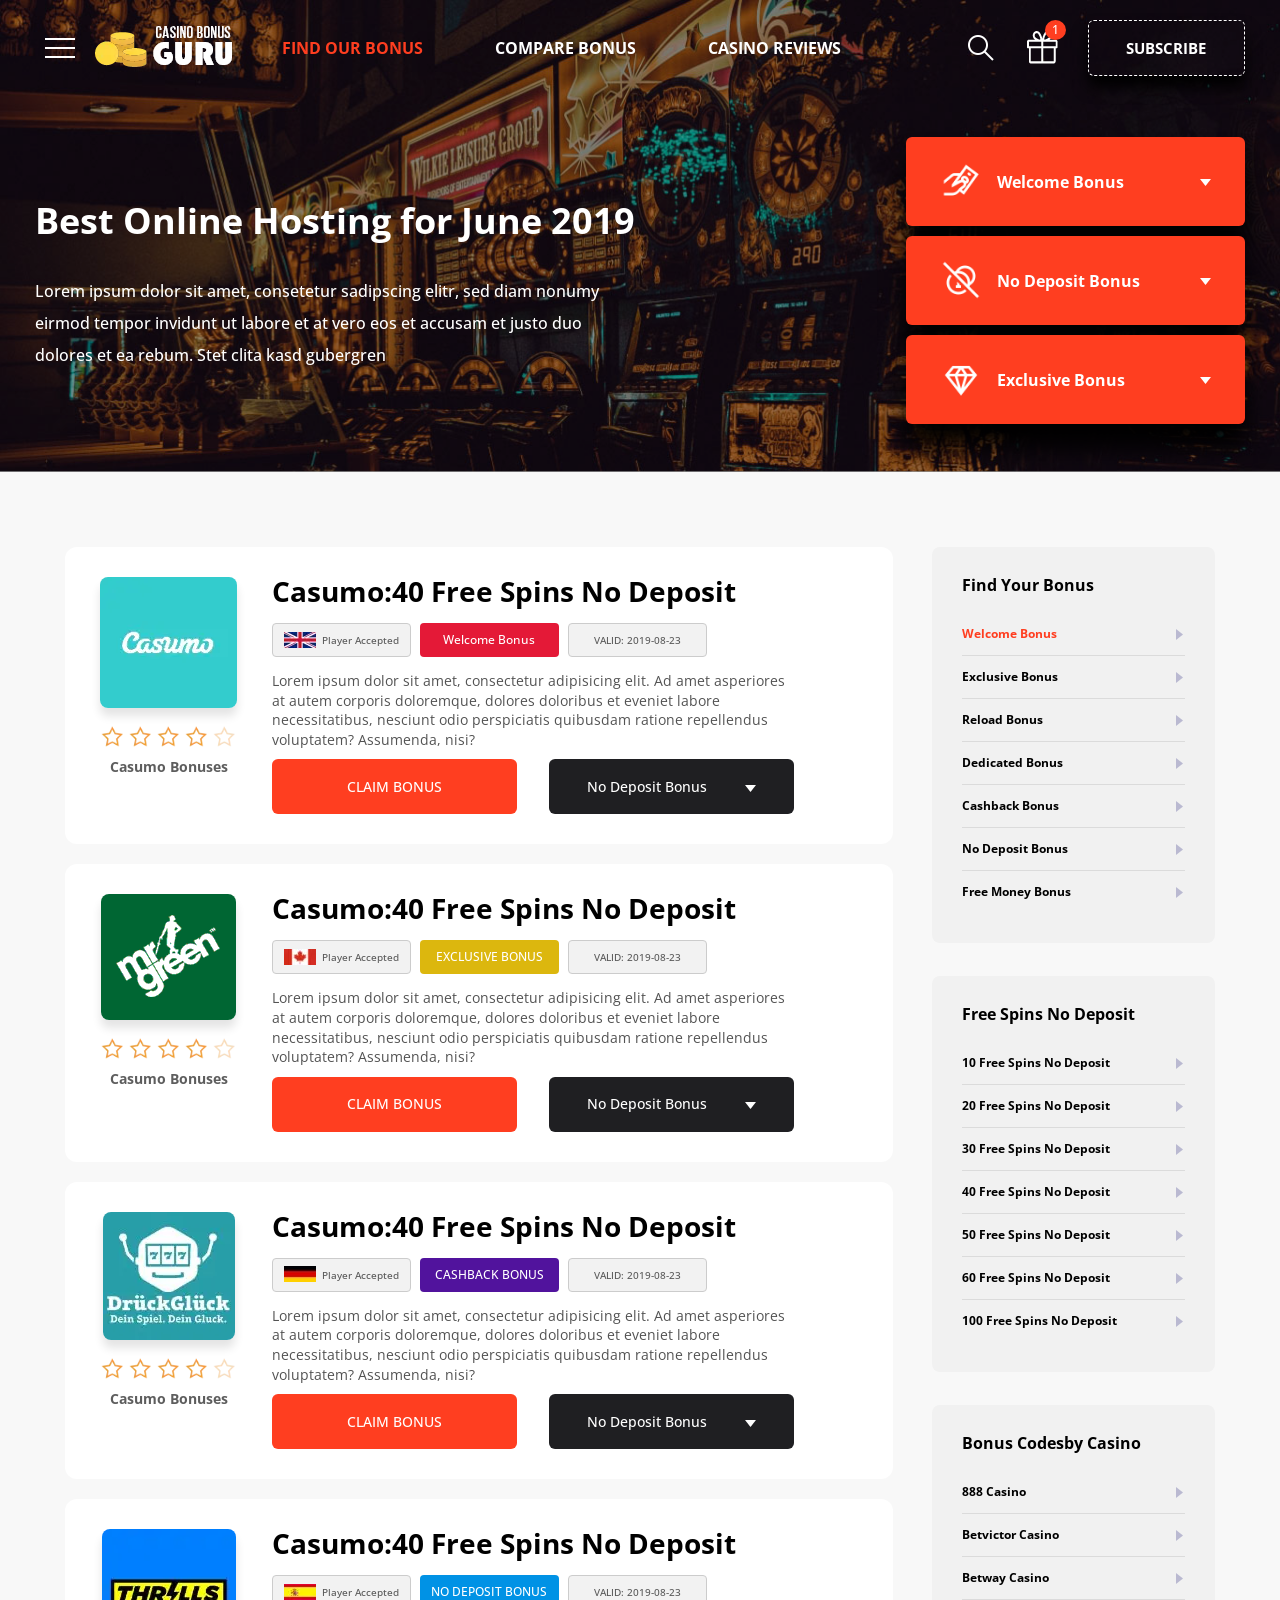
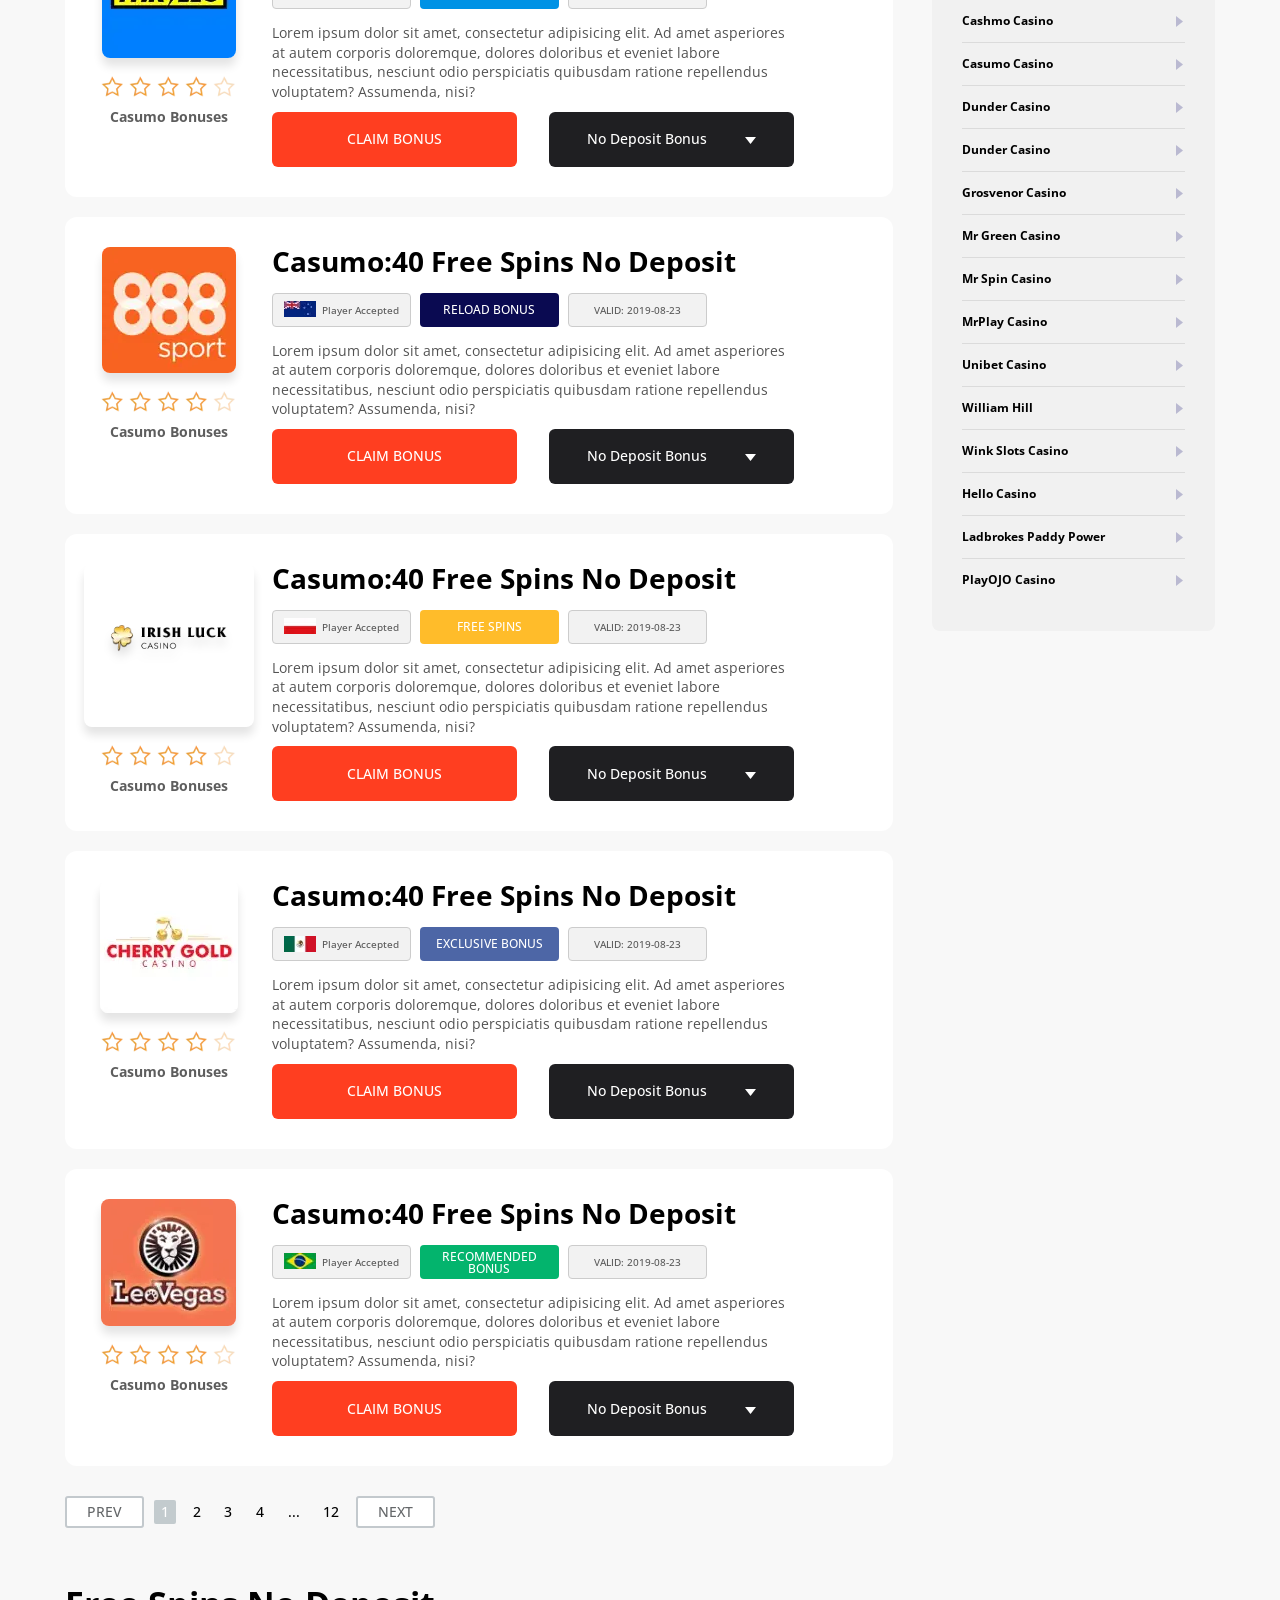
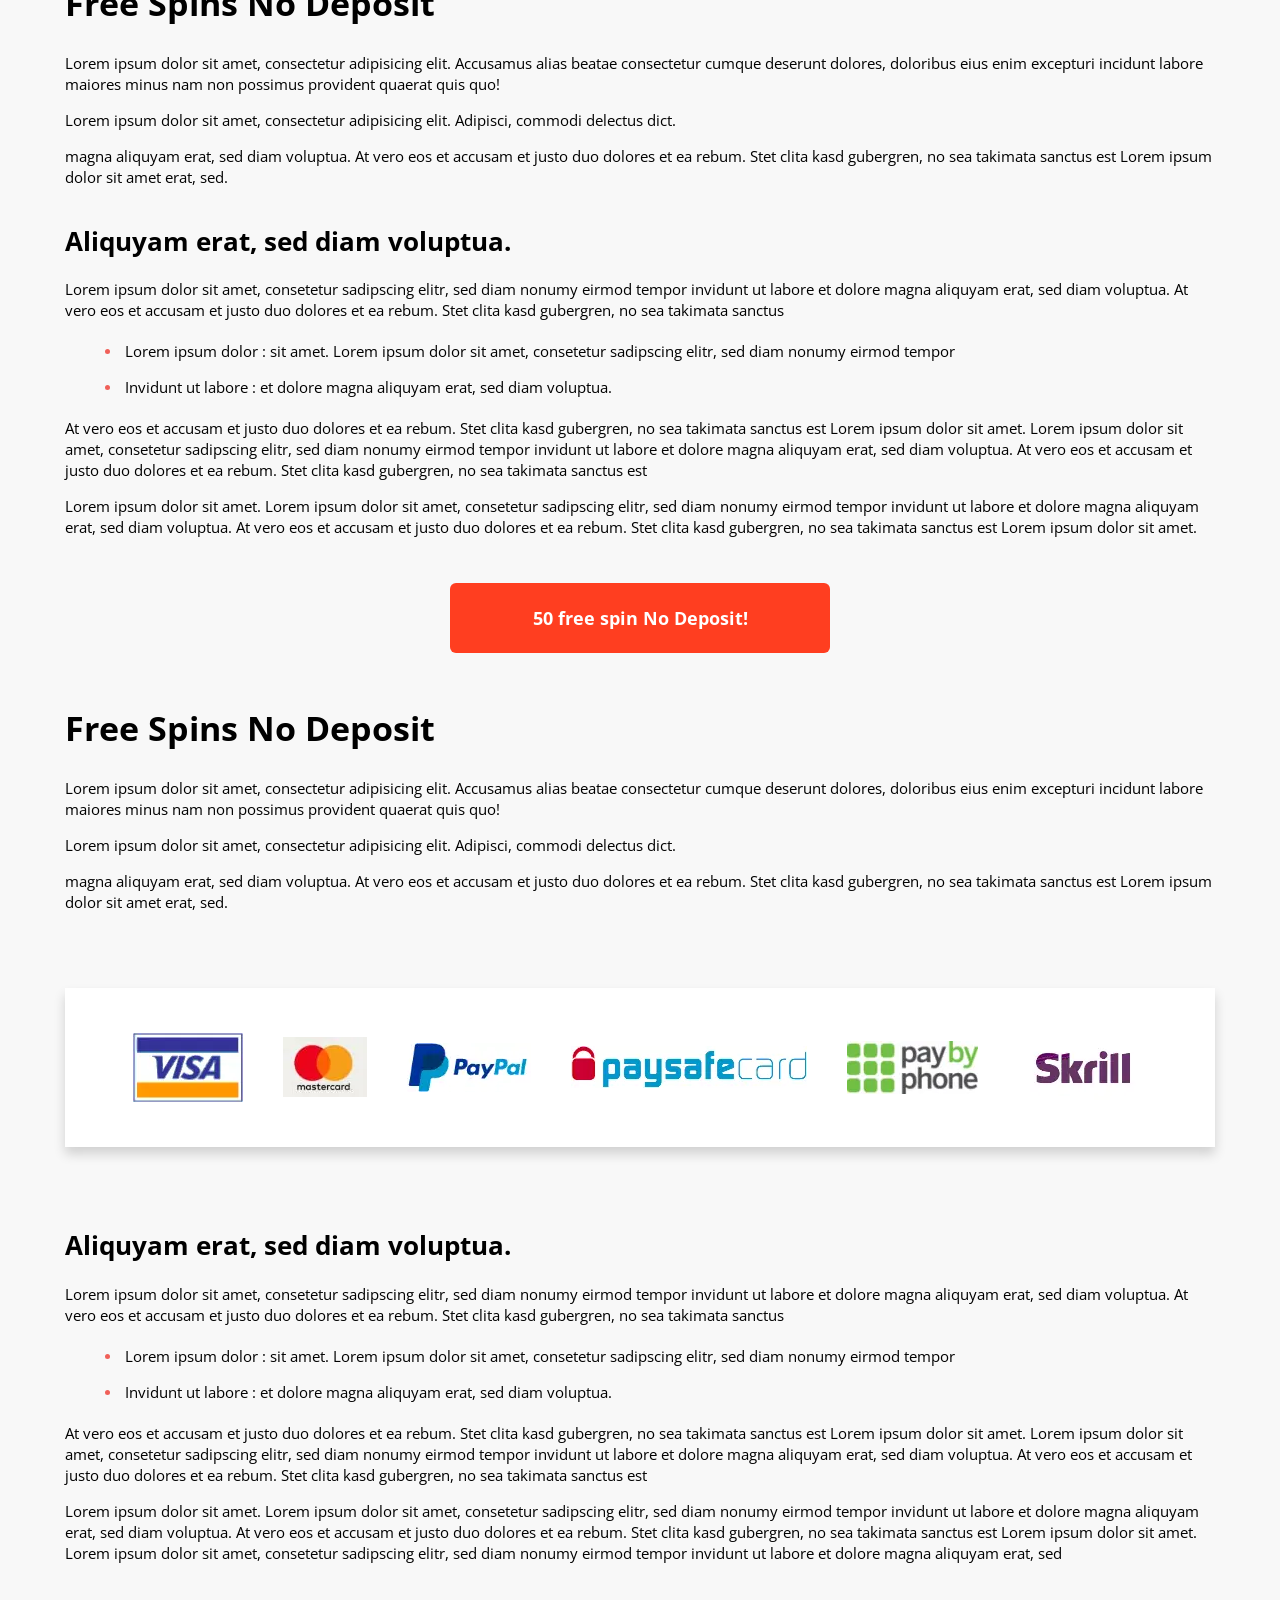
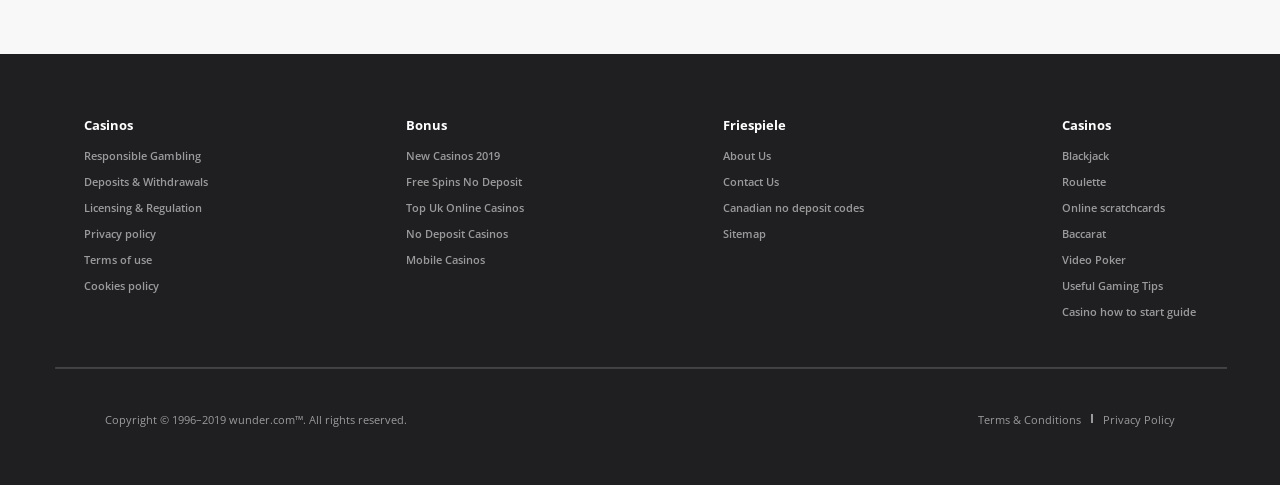
==== commit f1468a6f: "added two more pages" ====
--- a/index.html
+++ b/index.html
@@ -234,9 +234,9 @@
         <div class="sectionMain__contentList__item">
           <div class="sectionMain__contentList__item__aboutLeft">
             <picture>
-              <source srcset="img/webp/casumo-logo.webp" type="image/webp">
-              <source srcset="img/casumo-logo.png" type="image/png">
-              <img src="img/casumo-logo.png" alt="casumo logo">
+              <source srcset="img/webp/logoMrGreenm.webp" type="image/webp">
+              <source srcset="img/logoMrGreenm.png" type="image/png">
+              <img src="img/logoMrGreenm.png" alt="Home Icon">
             </picture>
       
             <div class="sectionMain__contentList__item__aboutLeft__ratingStars">
@@ -289,14 +289,14 @@
             <div class="sectionMain__contentList__item__contentRight__topBtns">
               <button class="playerTypeBtn">
                 <picture>
-                  <source srcset="img/webp/united-kingdom-flag-.webp" type="image/webp">
-                  <source srcset="img/united-kingdom-flag-.png" type="image/png">
-                  <img src="img/united-kingdom-flag-.png" alt="united kingdom flag">
+                  <source srcset="img/webp/Flag_of_Canada.webp" type="image/webp">
+                  <source srcset="img/Flag_of_Canada.png" type="image/png">
+                  <img src="img/Flag_of_Canada.png" alt="united kingdom flag">
                 </picture>
                 <h4>Player Accepted</h4>
               </button>
-              <button class="bonusTypeBtn">
-                Welcome Bonus
+              <button class="bonusTypeBtn" style="background-color: #DCB70E">
+                EXCLUSIVE BONUS
               </button>
               <button class="validTimeBtn">
                 VALID: 2019-08-23
@@ -329,12 +329,14 @@
   
         <div class="sectionMain__contentList__item">
           <div class="sectionMain__contentList__item__aboutLeft">
+  
             <picture>
-              <source srcset="img/webp/casumo-logo.webp" type="image/webp">
-              <source srcset="img/casumo-logo.png" type="image/png">
-              <img src="img/casumo-logo.png" alt="casumo logo">
+              <source srcset="img/webp/dg.webp" type="image/webp">
+              <source srcset="img/dg.jpg" type="image/jpg">
+              <img src="img/dg.jpg" alt="Home Icon">
             </picture>
-      
+  
+  
             <div class="sectionMain__contentList__item__aboutLeft__ratingStars">
         
               <!--One Rating Star Start-->
@@ -385,14 +387,14 @@
             <div class="sectionMain__contentList__item__contentRight__topBtns">
               <button class="playerTypeBtn">
                 <picture>
-                  <source srcset="img/webp/united-kingdom-flag-.webp" type="image/webp">
-                  <source srcset="img/united-kingdom-flag-.png" type="image/png">
-                  <img src="img/united-kingdom-flag-.png" alt="united kingdom flag">
+                  <source srcset="img/webp/Flag_of_Germany.webp" type="image/webp">
+                  <source srcset="img/Flag_of_Germany.png" type="image/png">
+                  <img src="img/Flag_of_Germany.png" alt="united kingdom flag">
                 </picture>
                 <h4>Player Accepted</h4>
               </button>
-              <button class="bonusTypeBtn">
-                Welcome Bonus
+              <button class="bonusTypeBtn" style="background-color: #51139D">
+                CASHBACK BONUS
               </button>
               <button class="validTimeBtn">
                 VALID: 2019-08-23
@@ -426,9 +428,9 @@
         <div class="sectionMain__contentList__item">
           <div class="sectionMain__contentList__item__aboutLeft">
             <picture>
-              <source srcset="img/webp/casumo-logo.webp" type="image/webp">
-              <source srcset="img/casumo-logo.png" type="image/png">
-              <img src="img/casumo-logo.png" alt="casumo logo">
+              <source srcset="img/webp/download.webp" type="image/webp">
+              <source srcset="img/download.jpg" type="image/jpg">
+              <img src="img/download.jpg" alt="Home Icon">
             </picture>
       
             <div class="sectionMain__contentList__item__aboutLeft__ratingStars">
@@ -481,14 +483,14 @@
             <div class="sectionMain__contentList__item__contentRight__topBtns">
               <button class="playerTypeBtn">
                 <picture>
-                  <source srcset="img/webp/united-kingdom-flag-.webp" type="image/webp">
-                  <source srcset="img/united-kingdom-flag-.png" type="image/png">
-                  <img src="img/united-kingdom-flag-.png" alt="united kingdom flag">
+                  <source srcset="img/webp/spainFlag.webp" type="image/webp">
+                  <source srcset="img/spainFlag.png" type="image/png">
+                  <img src="img/spainFlag.png" alt="united kingdom flag">
                 </picture>
                 <h4>Player Accepted</h4>
               </button>
-              <button class="bonusTypeBtn">
-                Welcome Bonus
+              <button class="bonusTypeBtn" style="background-color: #0092E5">
+                NO DEPOSIT BONUS
               </button>
               <button class="validTimeBtn">
                 VALID: 2019-08-23
@@ -522,9 +524,9 @@
         <div class="sectionMain__contentList__item">
           <div class="sectionMain__contentList__item__aboutLeft">
             <picture>
-              <source srcset="img/webp/casumo-logo.webp" type="image/webp">
-              <source srcset="img/casumo-logo.png" type="image/png">
-              <img src="img/casumo-logo.png" alt="casumo logo">
+              <source srcset="img/webp/888sport.webp" type="image/webp">
+              <source srcset="img/888sport.jpg" type="image/jpg">
+              <img src="img/888sport.jpg" alt="Home Icon">
             </picture>
       
             <div class="sectionMain__contentList__item__aboutLeft__ratingStars">
@@ -577,14 +579,14 @@
             <div class="sectionMain__contentList__item__contentRight__topBtns">
               <button class="playerTypeBtn">
                 <picture>
-                  <source srcset="img/webp/united-kingdom-flag-.webp" type="image/webp">
-                  <source srcset="img/united-kingdom-flag-.png" type="image/png">
-                  <img src="img/united-kingdom-flag-.png" alt="united kingdom flag">
+                  <source srcset="img/webp/Flag_of_New_Zealand.svg.webp" type="image/webp">
+                  <source srcset="img/Flag_of_New_Zealand.svg.png" type="image/png">
+                  <img src="img/Flag_of_New_Zealand.svg.png" alt="united kingdom flag">
                 </picture>
                 <h4>Player Accepted</h4>
               </button>
-              <button class="bonusTypeBtn">
-                Welcome Bonus
+              <button class="bonusTypeBtn" style="background-color: #0A0A51">
+                RELOAD BONUS
               </button>
               <button class="validTimeBtn">
                 VALID: 2019-08-23
@@ -618,12 +620,12 @@
   
         <div class="sectionMain__contentList__item">
           <div class="sectionMain__contentList__item__aboutLeft">
+  
             <picture>
-              <source srcset="img/webp/casumo-logo.webp" type="image/webp">
-              <source srcset="img/casumo-logo.png" type="image/png">
-              <img src="img/casumo-logo.png" alt="casumo logo">
+              <source srcset="img/webp/irishLuck.webp" type="image/webp">
+              <source srcset="img/irishLuck.png" type="image/png">
+              <img src="img/irishLuck.png" alt="Home Icon">
             </picture>
-      
             <div class="sectionMain__contentList__item__aboutLeft__ratingStars">
         
               <!--One Rating Star Start-->
@@ -674,14 +676,14 @@
             <div class="sectionMain__contentList__item__contentRight__topBtns">
               <button class="playerTypeBtn">
                 <picture>
-                  <source srcset="img/webp/united-kingdom-flag-.webp" type="image/webp">
-                  <source srcset="img/united-kingdom-flag-.png" type="image/png">
-                  <img src="img/united-kingdom-flag-.png" alt="united kingdom flag">
+                  <source srcset="img/webp/poland-flag.webp" type="image/webp">
+                  <source srcset="img/poland-flag.png" type="image/png">
+                  <img src="img/poland-flag.png" alt="united kingdom flag">
                 </picture>
                 <h4>Player Accepted</h4>
               </button>
-              <button class="bonusTypeBtn">
-                Welcome Bonus
+              <button class="bonusTypeBtn" style="background-color: #FFBC2A">
+                FREE SPINS
               </button>
               <button class="validTimeBtn">
                 VALID: 2019-08-23
@@ -716,11 +718,12 @@
         <div class="sectionMain__contentList__item">
           <div class="sectionMain__contentList__item__aboutLeft">
             <picture>
-              <source srcset="img/webp/casumo-logo.webp" type="image/webp">
-              <source srcset="img/casumo-logo.png" type="image/png">
-              <img src="img/casumo-logo.png" alt="casumo logo">
+              <source srcset="img/webp/cherygoald.webp" type="image/webp">
+              <source srcset="img/cherygoald.jpg" type="image/jpg">
+              <img src="img/cherygoald.jpg" alt="Home Icon">
             </picture>
-      
+  
+  
             <div class="sectionMain__contentList__item__aboutLeft__ratingStars">
         
               <!--One Rating Star Start-->
@@ -771,14 +774,14 @@
             <div class="sectionMain__contentList__item__contentRight__topBtns">
               <button class="playerTypeBtn">
                 <picture>
-                  <source srcset="img/webp/united-kingdom-flag-.webp" type="image/webp">
-                  <source srcset="img/united-kingdom-flag-.png" type="image/png">
-                  <img src="img/united-kingdom-flag-.png" alt="united kingdom flag">
+                  <source srcset="img/webp/Flag_of_Mexico.svg.webp" type="image/webp">
+                  <source srcset="img/Flag_of_Mexico.svg.png" type="image/png">
+                  <img src="img/Flag_of_Mexico.svg.png" alt="united kingdom flag">
                 </picture>
                 <h4>Player Accepted</h4>
               </button>
-              <button class="bonusTypeBtn">
-                Welcome Bonus
+              <button class="bonusTypeBtn" style="background-color: #4D66A6">
+                EXCLUSIVE BONUS
               </button>
               <button class="validTimeBtn">
                 VALID: 2019-08-23
@@ -813,9 +816,9 @@
         <div class="sectionMain__contentList__item">
           <div class="sectionMain__contentList__item__aboutLeft">
             <picture>
-              <source srcset="img/webp/casumo-logo.webp" type="image/webp">
-              <source srcset="img/casumo-logo.png" type="image/png">
-              <img src="img/casumo-logo.png" alt="casumo logo">
+              <source srcset="img/webp/leovegas-casino-logo.webp" type="image/webp">
+              <source srcset="img/leovegas-casino-logo.jpg" type="image/jpg">
+              <img src="img/leovegas-casino-logo.jpg" alt="Home Icon">
             </picture>
       
             <div class="sectionMain__contentList__item__aboutLeft__ratingStars">
@@ -868,14 +871,14 @@
             <div class="sectionMain__contentList__item__contentRight__topBtns">
               <button class="playerTypeBtn">
                 <picture>
-                  <source srcset="img/webp/united-kingdom-flag-.webp" type="image/webp">
-                  <source srcset="img/united-kingdom-flag-.png" type="image/png">
-                  <img src="img/united-kingdom-flag-.png" alt="united kingdom flag">
+                  <source srcset="img/webp/Flag_of_Brazil.svg.webp" type="image/webp">
+                  <source srcset="img/Flag_of_Brazil.svg.png" type="image/png">
+                  <img src="img/Flag_of_Brazil.svg.png" alt="united kingdom flag">
                 </picture>
                 <h4>Player Accepted</h4>
               </button>
-              <button class="bonusTypeBtn">
-                Welcome Bonus
+              <button class="bonusTypeBtn" style="background-color: #03B46D">
+                RECOMMENDED BONUS
               </button>
               <button class="validTimeBtn">
                 VALID: 2019-08-23
@@ -932,7 +935,7 @@
     
           <ul>
             <li>
-              <h3>Welcome Bonus</h3>
+              <h3 class="active">Welcome Bonus</h3>
               <div class="sectionMain__sideWidget__widgetOne__downIcon">
                 <picture>
                   <source srcset="img/webp/downIcon.webp" type="image/webp">
@@ -1426,7 +1429,7 @@
 </main>
 
 <footer class="footer">
-
+  
   <div class="container">
     <div class="footer__allLink">
       <div class="footer__allLink__col footerCasinosList">
@@ -1434,8 +1437,8 @@
           <h2>Casinos</h2>
           <i>+</i>
         </div>
-    
-        <ul>
+        
+        <ul class="hidde">
           <li>
             <a href="#">Responsible Gambling</a>
           </li>
@@ -1456,14 +1459,14 @@
           </li>
         </ul>
       </div>
-  
+      
       <div class="footer__allLink__col footerBonusList">
         <div class="footer__allLink__col__top">
           <h2>Bonus</h2>
           <i>+</i>
         </div>
-    
-        <ul>
+        
+        <ul class="hidde">
           <li>
             <a href="#">New Casinos 2019</a>
           </li>
@@ -1482,14 +1485,14 @@
           </li>
         </ul>
       </div>
-  
+      
       <div class="footer__allLink__col footerFriespieleList">
         <div class="footer__allLink__col__top">
           <h2>Friespiele</h2>
           <i>+</i>
         </div>
-    
-        <ul>
+        
+        <ul class="hidde">
           <li>
             <a href="#">About Us</a>
           </li>
@@ -1504,14 +1507,14 @@
           </li>
         </ul>
       </div>
-  
+      
       <div class="footer__allLink__col footerKontaktList">
         <div class="footer__allLink__col__top">
           <h2>Casinos</h2>
           <i>+</i>
         </div>
-    
-        <ul>
+        
+        <ul class="hidde">
           <li>
             <a href="#">Blackjack</a>
           </li>
@@ -1533,12 +1536,12 @@
           <li>
             <a href="#">Casino how to start guide</a>
           </li>
-          
+        
         </ul>
       </div>
-
+    
     </div>
-  
+    
     <hr>
     
     
@@ -1551,11 +1554,45 @@
         <a href="#">Privacy Policy</a>
       </div>
     </div>
-    
+  
   </div>
-  
+
 </footer>
 
+
+
+
+
+<div class="searchModal closeModal">
+  
+  <div class="searchModal__content">
+    
+    <div class="searchModal__content__close">
+      <div class="searchModal__content__close__btn"></div>
+    
+    </div>
+    
+    
+    <form action="#" class="searchModal__content__box">
+      
+      <button>
+  
+        <picture>
+          <source srcset="img/webp/search.webp" type="image/webp">
+          <source srcset="img/search.png" type="image/png">
+          <img src="img/search.png" alt="daimond bonus Icon">
+        </picture>
+      </button>
+      
+      
+      <input type="search" placeholder="Search...">
+    
+    </form>
+  </div>
+
+
+
+</div>
 
 <!--<script src="js/modernizr-custom.js"></script>-->
 <script src="js/script.js"></script>
--- a/css/main.css
+++ b/css/main.css
@@ -116,7 +116,6 @@
   color: white;
   box-sizing: border-box; }
   .btn--primary {
-    background-image: linear-gradient(to top right, #073E5D, #0A5077);
     opacity: 0.9; }
     .btn--primary:hover {
       opacity: 1;
@@ -125,8 +124,7 @@
   .btn--normal {
     background-color: white;
     opacity: 0.8;
-    padding: 1rem 3rem;
-    color: #073E5D; }
+    padding: 1rem 3rem; }
     .btn--normal:hover {
       fill-opacity: 1; }
   .btn:active {
@@ -134,6 +132,561 @@
   .btn:hover {
     cursor: pointer;
     opacity: 1; }
+
+.searchModal {
+  position: fixed;
+  top: 0;
+  left: 0;
+  z-index: 999999;
+  width: 100vw;
+  height: 100%;
+  background-color: rgba(0, 0, 0, 0.5);
+  display: flex;
+  justify-content: center;
+  align-items: center;
+  transition: all 0.5s; }
+  .searchModal__content {
+    border: 1px solid #adb5bd;
+    width: 80%;
+    height: auto;
+    transform: translateY(-20%);
+    display: flex;
+    justify-content: center;
+    align-items: center;
+    flex-flow: column;
+    position: relative; }
+    @media screen and (max-width: 40.625em) {
+      .searchModal__content {
+        width: 95%; } }
+    .searchModal__content__close {
+      width: auto;
+      height: 3rem;
+      position: absolute;
+      right: 0;
+      top: -3.5rem;
+      display: flex;
+      justify-content: center;
+      align-items: center; }
+      .searchModal__content__close__btn {
+        width: 2.5rem;
+        height: 2.5px;
+        background-color: white;
+        transform: rotate(45deg); }
+        .searchModal__content__close__btn:after {
+          content: '';
+          display: block;
+          width: 100%;
+          height: 100%;
+          background-color: white;
+          transform: rotate(90deg); }
+      .searchModal__content__close:hover .searchModal__content__close__btn {
+        background-color: #ff0c0c; }
+      .searchModal__content__close:hover .searchModal__content__close__btn:after {
+        background-color: #ff0c0c; }
+    .searchModal__content__box {
+      width: 100%;
+      height: 100%;
+      display: flex;
+      justify-content: flex-start;
+      align-items: center;
+      height: 15vh;
+      background-color: white; }
+      .searchModal__content__box button {
+        padding: 2rem; }
+      .searchModal__content__box img {
+        margin-top: 0.5rem;
+        width: 3rem;
+        height: 3rem;
+        filter: invert(100%) sepia(100%) saturate(0%) hue-rotate(74deg) brightness(104%) contrast(102%); }
+      .searchModal__content__box input {
+        width: 100%;
+        height: 100%;
+        padding: 1rem;
+        font-size: 4rem;
+        color: #212529;
+        background-color: transparent; }
+
+.closeModal {
+  height: 0;
+  overflow: hidden;
+  padding: 0; }
+
+.home2body .home2Header {
+  background-size: 100% auto;
+  height: 10rem; }
+  .home2body .home2Header .header__top__all__middle {
+    width: 55%; }
+  @media (max-width: 720px) {
+    .home2body .home2Header {
+      min-height: 10rem; } }
+  @media (max-width: 450px) {
+    .home2body .home2Header {
+      min-height: 20rem;
+      background-size: cover; } }
+
+.home2body main {
+  padding: 3.5rem 0; }
+
+.pageLocation {
+  display: flex;
+  justify-content: center;
+  align-items: center;
+  width: 100%;
+  height: auto;
+  font-size: 1.1rem;
+  font-weight: 500; }
+  .pageLocation .container {
+    max-width: 121rem;
+    width: 95%;
+    height: 100%;
+    display: flex;
+    justify-content: flex-start;
+    align-items: center;
+    color: black;
+    text-align: left; }
+  .pageLocation img {
+    margin: 0 0.7rem; }
+
+.home2body .sectionBottomText {
+  width: 100%; }
+  .home2body .sectionBottomText .container {
+    max-width: 118rem; }
+
+.sectionBonusList {
+  height: auto;
+  width: 100%;
+  display: flex;
+  justify-content: space-around;
+  align-items: center; }
+  .sectionBonusList .container {
+    max-width: 117.3rem;
+    width: 95%;
+    height: 100%;
+    display: flex;
+    justify-content: flex-start;
+    align-items: flex-end;
+    flex-flow: column;
+    color: black;
+    text-align: left; }
+  .sectionBonusList__allItems {
+    width: 95%;
+    display: flex;
+    flex-flow: column; }
+    @media (max-width: 970px) {
+      .sectionBonusList__allItems {
+        width: 100%; } }
+    .sectionBonusList__allItems__item {
+      margin-bottom: 2rem;
+      display: flex;
+      height: 13rem;
+      justify-content: space-around;
+      align-items: center;
+      padding: 2.5rem 3rem;
+      background-color: #FFFFFF;
+      box-shadow: 0 8px 10px rgba(0, 0, 0, 0.11);
+      border-radius: 8px; }
+      @media (max-width: 850px) {
+        .sectionBonusList__allItems__item {
+          flex-flow: row wrap;
+          height: auto; } }
+      .sectionBonusList__allItems__item a {
+        text-decoration: rgba(26, 26, 26, 0.65) underline; }
+      .sectionBonusList__allItems__item span {
+        display: block;
+        background-color: rgba(0, 0, 0, 0.1);
+        width: 1px;
+        height: 72%;
+        margin-top: 1.2rem; }
+        @media (max-width: 750px) {
+          .sectionBonusList__allItems__item span:nth-of-type(4) {
+            display: none; } }
+        .sectionBonusList__allItems__item span:not(:nth-of-type(4)) {
+          height: 7.5rem; }
+        @media (max-width: 700px) {
+          .sectionBonusList__allItems__item span:nth-of-type(1) {
+            order: 2; } }
+        @media (max-width: 700px) {
+          .sectionBonusList__allItems__item span:nth-of-type(2) {
+            order: 4; } }
+        @media (max-width: 700px) {
+          .sectionBonusList__allItems__item span:nth-of-type(3) {
+            display: none; } }
+        @media (max-width: 500px) {
+          .sectionBonusList__allItems__item span:nth-of-type(2) {
+            display: none; } }
+      .sectionBonusList__allItems__item__leftLogoText {
+        height: 100%;
+        text-align: center; }
+        @media (max-width: 700px) {
+          .sectionBonusList__allItems__item__leftLogoText {
+            order: 1; } }
+        @media (max-width: 500px) {
+          .sectionBonusList__allItems__item__leftLogoText {
+            width: 40%; } }
+        .sectionBonusList__allItems__item__leftLogoText img {
+          height: 6.5rem;
+          border-radius: 8px;
+          box-shadow: 0 8px 10px rgba(0, 0, 0, 0.11); }
+        .sectionBonusList__allItems__item__leftLogoText h2 {
+          margin-top: 0.8rem;
+          font-size: 1.4rem;
+          color: #1A1A1A;
+          opacity: 0.65;
+          font-weight: bold; }
+      .sectionBonusList__allItems__item__name {
+        color: #1A1A1A;
+        opacity: 0.65;
+        font-size: 1.4rem;
+        font-weight: bold; }
+        @media (max-width: 700px) {
+          .sectionBonusList__allItems__item__name {
+            order: 3; } }
+        @media (max-width: 500px) {
+          .sectionBonusList__allItems__item__name {
+            order: 5;
+            width: 100%;
+            text-align: center;
+            padding: 2.5rem 0 2rem; } }
+        @media (max-width: 400px) {
+          .sectionBonusList__allItems__item__name {
+            font-size: 1.2rem; } }
+      .sectionBonusList__allItems__item__review {
+        text-align: center; }
+        @media (max-width: 700px) {
+          .sectionBonusList__allItems__item__review {
+            order: 5; } }
+        @media (max-width: 500px) {
+          .sectionBonusList__allItems__item__review {
+            order: 3;
+            width: 59%; } }
+        @media (max-width: 400px) {
+          .sectionBonusList__allItems__item__review {
+            width: 44%; } }
+        .sectionBonusList__allItems__item__review img {
+          width: 2.5rem;
+          height: 2.5rem; }
+          @media (max-width: 400px) {
+            .sectionBonusList__allItems__item__review img {
+              width: 2rem;
+              height: 2rem; } }
+        .sectionBonusList__allItems__item__review__ratingStars {
+          margin-bottom: 0.95rem; }
+        .sectionBonusList__allItems__item__review__reviewName {
+          color: #1A1A1A;
+          opacity: 0.65;
+          font-size: 1.4rem;
+          font-weight: bold; }
+      .sectionBonusList__allItems__item__score {
+        text-align: center; }
+        @media (max-width: 700px) {
+          .sectionBonusList__allItems__item__score {
+            display: none; } }
+        .sectionBonusList__allItems__item__score h2 {
+          color: #1A1A1A;
+          opacity: 1;
+          font-size: 3.4rem;
+          font-weight: bold; }
+        .sectionBonusList__allItems__item__score h3 {
+          color: #1A1A1A;
+          opacity: 0.65;
+          font-size: 1.4rem;
+          font-weight: bold; }
+      .sectionBonusList__allItems__item__btn {
+        width: 20%;
+        text-align: center; }
+        @media (max-width: 850px) {
+          .sectionBonusList__allItems__item__btn {
+            width: 50%;
+            margin: 2rem 0 1rem; } }
+        @media (max-width: 700px) {
+          .sectionBonusList__allItems__item__btn {
+            order: 8; } }
+        @media (max-width: 500px) {
+          .sectionBonusList__allItems__item__btn {
+            width: 100%;
+            margin: 1rem 0; } }
+        .sectionBonusList__allItems__item__btn button {
+          background-color: #FF3E20;
+          height: 5.7rem;
+          width: 100%;
+          max-width: 26.7rem;
+          border-radius: 8px;
+          box-shadow: 0 8px 10px rgba(0, 0, 0, 0.11);
+          color: white;
+          font-size: 1.4rem;
+          font-weight: bolder; }
+        .sectionBonusList__allItems__item__btn a {
+          color: #1A1A1A;
+          opacity: 0.65;
+          font-size: 1.4rem;
+          font-weight: bold;
+          display: block;
+          transform: translateY(1rem); }
+
+.sectionBottomText__bonus {
+  width: 100%;
+  margin: 3rem 0 0; }
+  .sectionBottomText__bonus__textTop {
+    display: flex; }
+    .sectionBottomText__bonus__textTop h3 {
+      font-size: 1.4rem;
+      font-weight: 500;
+      padding: 1rem 4rem;
+      width: 25%; }
+    @media (max-width: 1100px) {
+      .sectionBottomText__bonus__textTop {
+        display: none; } }
+  .sectionBottomText__bonus__allBonus {
+    width: 100%;
+    display: flex;
+    flex-flow: column; }
+    @media (max-width: 970px) {
+      .sectionBottomText__bonus__allBonus {
+        width: 100%; } }
+    .sectionBottomText__bonus__allBonus__item {
+      margin-bottom: 1rem;
+      display: flex;
+      height: 13rem;
+      justify-content: space-around;
+      align-items: center;
+      padding: 2.5rem 3rem;
+      background-color: #FAFAF8;
+      box-shadow: 0 8px 10px rgba(0, 0, 0, 0.11);
+      border-radius: 8px;
+      border: 1px solid #E8E8E8; }
+      @media (max-width: 1100px) {
+        .sectionBottomText__bonus__allBonus__item {
+          flex-flow: row wrap;
+          height: auto; } }
+      @media (max-width: 500px) {
+        .sectionBottomText__bonus__allBonus__item {
+          padding: 2.5rem 0 0.5rem; } }
+      .sectionBottomText__bonus__allBonus__item a {
+        text-decoration: rgba(26, 26, 26, 0.65) underline; }
+      .sectionBottomText__bonus__allBonus__item span {
+        display: block;
+        background-color: rgba(0, 0, 0, 0.1);
+        width: 1px;
+        height: 50%; }
+        @media (max-width: 750px) {
+          .sectionBottomText__bonus__allBonus__item span:nth-of-type(4) {
+            display: none; } }
+        .sectionBottomText__bonus__allBonus__item span:not(:nth-of-type(4)) {
+          height: 4.5rem;
+          margin-bottom: 1rem; }
+        @media (max-width: 700px) {
+          .sectionBottomText__bonus__allBonus__item span:nth-of-type(2) {
+            display: none; } }
+        @media (max-width: 500px) {
+          .sectionBottomText__bonus__allBonus__item span:nth-of-type(1) {
+            display: none; } }
+      .sectionBottomText__bonus__allBonus__item__leftLogoText {
+        height: 100%;
+        text-align: center;
+        display: flex; }
+        @media (max-width: 500px) {
+          .sectionBottomText__bonus__allBonus__item__leftLogoText {
+            width: 85%; } }
+        @media (max-width: 450px) {
+          .sectionBottomText__bonus__allBonus__item__leftLogoText {
+            width: 87%; } }
+        .sectionBottomText__bonus__allBonus__item__leftLogoText img {
+          height: 7.5rem;
+          border-radius: 8px;
+          box-shadow: 0 8px 10px rgba(0, 0, 0, 0.11); }
+        .sectionBottomText__bonus__allBonus__item__leftLogoText h2 {
+          margin-top: 0;
+          font-size: 1.4rem;
+          color: #1A1A1A;
+          opacity: 0.65;
+          font-weight: bold; }
+        .sectionBottomText__bonus__allBonus__item__leftLogoText__text {
+          text-align: left;
+          padding-left: 1rem;
+          display: flex;
+          flex-flow: column; }
+          .sectionBottomText__bonus__allBonus__item__leftLogoText__text__review {
+            margin-top: 1rem; }
+            .sectionBottomText__bonus__allBonus__item__leftLogoText__text__review__ratingStars img {
+              width: 2rem;
+              height: 2rem;
+              box-shadow: none; }
+            .sectionBottomText__bonus__allBonus__item__leftLogoText__text__review__reviewName {
+              margin-top: 1rem;
+              display: block;
+              font-size: 1.1rem;
+              color: #040438;
+              opacity: 0.65; }
+      .sectionBottomText__bonus__allBonus__item__name {
+        color: #1A1A1A;
+        opacity: 0.65;
+        font-size: 1.4rem;
+        font-weight: bold; }
+        @media (max-width: 500px) {
+          .sectionBottomText__bonus__allBonus__item__name {
+            width: 85%;
+            padding: 2.5rem 0 2rem; } }
+        @media (max-width: 450px) {
+          .sectionBottomText__bonus__allBonus__item__name {
+            width: 87%; } }
+        @media (max-width: 400px) {
+          .sectionBottomText__bonus__allBonus__item__name {
+            font-size: 1.2rem; } }
+      .sectionBottomText__bonus__allBonus__item__review {
+        text-align: center; }
+        @media (max-width: 500px) {
+          .sectionBottomText__bonus__allBonus__item__review {
+            order: 3;
+            width: 59%; } }
+        @media (max-width: 400px) {
+          .sectionBottomText__bonus__allBonus__item__review {
+            width: 44%; } }
+        .sectionBottomText__bonus__allBonus__item__review img {
+          width: 2.5rem;
+          height: 2.5rem; }
+          @media (max-width: 400px) {
+            .sectionBottomText__bonus__allBonus__item__review img {
+              width: 2rem;
+              height: 2rem; } }
+        .sectionBottomText__bonus__allBonus__item__review__ratingStars {
+          margin-bottom: 0.95rem; }
+        .sectionBottomText__bonus__allBonus__item__review__reviewName {
+          color: #1A1A1A;
+          opacity: 0.65;
+          font-size: 1.4rem;
+          font-weight: bold; }
+      .sectionBottomText__bonus__allBonus__item .sectionBottomText__listCircleText {
+        transform: translateX(-0.8rem); }
+        @media (max-width: 700px) {
+          .sectionBottomText__bonus__allBonus__item .sectionBottomText__listCircleText {
+            width: 85%;
+            margin: 3rem 0 0; } }
+        @media (max-width: 500px) {
+          .sectionBottomText__bonus__allBonus__item .sectionBottomText__listCircleText {
+            width: 85%;
+            margin: 0; } }
+        @media (max-width: 450px) {
+          .sectionBottomText__bonus__allBonus__item .sectionBottomText__listCircleText {
+            width: 87%;
+            transform: translateX(0); } }
+      .sectionBottomText__bonus__allBonus__item .sectionBottomText__listCircleText ul {
+        margin: 0 0 1.5rem 0; }
+        .sectionBottomText__bonus__allBonus__item .sectionBottomText__listCircleText ul li {
+          line-height: 1;
+          width: 100%;
+          margin-bottom: 1rem; }
+          .sectionBottomText__bonus__allBonus__item .sectionBottomText__listCircleText ul li h3 {
+            width: 100%; }
+      .sectionBottomText__bonus__allBonus__item__btn {
+        width: 25%;
+        text-align: center; }
+        @media (max-width: 1100px) {
+          .sectionBottomText__bonus__allBonus__item__btn {
+            width: 50%;
+            margin: 2rem 0 1rem; } }
+        @media (max-width: 500px) {
+          .sectionBottomText__bonus__allBonus__item__btn {
+            width: 100%;
+            margin: 1rem 0; } }
+        .sectionBottomText__bonus__allBonus__item__btn button {
+          background-color: #FF3E20;
+          height: 7.3rem;
+          width: 100%;
+          max-width: 23.8rem;
+          border-radius: 8px;
+          box-shadow: 0 8px 10px rgba(0, 0, 0, 0.11);
+          color: white;
+          font-size: 1.8rem;
+          font-weight: bolder; }
+          @media (max-width: 1100px) {
+            .sectionBottomText__bonus__allBonus__item__btn button {
+              max-width: 27.8rem; } }
+          @media (max-width: 450px) {
+            .sectionBottomText__bonus__allBonus__item__btn button {
+              max-width: 29.8rem; } }
+          @media (max-width: 420px) {
+            .sectionBottomText__bonus__allBonus__item__btn button {
+              min-width: 25.8rem;
+              max-width: 87%; } }
+        .sectionBottomText__bonus__allBonus__item__btn div {
+          display: flex;
+          justify-content: center;
+          align-items: center;
+          margin-top: 0.9rem;
+          font-size: 1.1rem;
+          color: #575757;
+          font-weight: 500; }
+          .sectionBottomText__bonus__allBonus__item__btn div p {
+            color: #0092E5;
+            margin-left: 0.5rem; }
+
+.sectionBottomText__middleBtn button {
+  width: 100% !important; }
+
+.sectionSpinList {
+  width: 100%;
+  height: auto;
+  display: flex;
+  justify-content: center;
+  align-items: center;
+  margin: 6rem 0; }
+  .sectionSpinList .container {
+    max-width: 101.5rem;
+    width: 95%;
+    height: 100%;
+    display: flex;
+    justify-content: space-between;
+    align-items: center;
+    flex-flow: row wrap;
+    color: black;
+    text-align: left; }
+    @media (max-width: 700px) {
+      .sectionSpinList .container {
+        justify-content: center; } }
+  .sectionSpinList__item {
+    width: 48.47%;
+    padding: 1.5rem 4.3rem 1.5rem 2.5rem;
+    background-color: #FFFFFF;
+    box-shadow: 0 8px 10px rgba(0, 0, 0, 0.11);
+    border-radius: 8px;
+    margin-bottom: 5rem;
+    display: flex;
+    height: auto;
+    justify-content: space-between;
+    align-items: center; }
+    @media (max-width: 700px) {
+      .sectionSpinList__item {
+        width: 80%;
+        margin-bottom: 2rem; } }
+    @media (max-width: 600px) {
+      .sectionSpinList__item {
+        width: 90%; } }
+    @media (max-width: 600px) {
+      .sectionSpinList__item {
+        padding: 1.5rem 1.5rem 1.5rem 1.5rem; } }
+    .sectionSpinList__item img {
+      height: 8.5rem;
+      box-shadow: 0 8px 10px rgba(0, 0, 0, 0.11);
+      border-radius: 8px; }
+      @media (max-width: 600px) {
+        .sectionSpinList__item img {
+          height: 7rem; } }
+    .sectionSpinList__item button {
+      width: 63%;
+      height: 8rem;
+      background-color: #FF3E20;
+      box-shadow: 0 8px 10px rgba(0, 0, 0, 0.11);
+      border-radius: 8px;
+      color: white;
+      font-size: 1.8rem;
+      font-weight: bolder; }
+      @media (max-width: 600px) {
+        .sectionSpinList__item button {
+          font-size: 1.4rem;
+          height: 6.5rem; } }
+      @media (max-width: 400px) {
+        .sectionSpinList__item button {
+          font-size: 1rem; } }
 
 main {
   padding: 7.5rem 0;
@@ -272,6 +825,7 @@
               font-size: 1.8rem; } }
         .sectionMain__contentList__item__contentRight__topBtns {
           width: 75%;
+          height: auto;
           display: flex;
           justify-content: space-between;
           align-items: center;
@@ -301,8 +855,7 @@
               height: 30%; } }
           .sectionMain__contentList__item__contentRight__topBtns button {
             width: 32%;
-            height: 100%;
-            border: 1px solid #CCCCCC;
+            height: 3.4rem;
             border-radius: 4px;
             font-weight: 500;
             padding: 0.6rem 0; }
@@ -313,7 +866,8 @@
             .sectionMain__contentList__item__contentRight__topBtns button:nth-child(2n+1) {
               background-color: #F2F2F2;
               font-size: 10px;
-              color: rgba(26, 26, 26, 0.7); }
+              color: rgba(26, 26, 26, 0.7);
+              border: 1px solid #CCCCCC; }
             .sectionMain__contentList__item__contentRight__topBtns button:nth-child(2) {
               background-color: #E41937;
               color: #FFFFFF;
@@ -459,6 +1013,8 @@
         margin-bottom: 2rem;
         font-size: 1.6rem;
         font-weight: bolder; }
+      .sectionMain__sideWidget__widget ul .active {
+        color: #FF3E20; }
       .sectionMain__sideWidget__widget ul li {
         font-size: 1.2rem;
         font-weight: bold;
@@ -494,6 +1050,12 @@
       font-weight: bold;
       margin-bottom: 2.4rem;
       line-height: 1.5; }
+      @media (max-width: 600px) {
+        .sectionBottomText__upperPart h1, .sectionBottomText__textThree h1 {
+          font-size: 2.4rem; } }
+      @media (max-width: 500px) {
+        .sectionBottomText__upperPart h1, .sectionBottomText__textThree h1 {
+          font-size: 2rem; } }
     .sectionBottomText__upperPart p, .sectionBottomText__textThree p {
       font-size: 1.5rem;
       margin-bottom: 1.5rem;
@@ -591,15 +1153,364 @@
       .sectionBottomText__paymentCards picture img {
         width: auto; }
 
+.reviewPageBody main {
+  padding: 3.5rem 0 1rem; }
+
+.reviewPageBody .sectionBottomText__item {
+  margin-bottom: 1rem;
+  display: flex;
+  height: 13rem;
+  justify-content: space-around;
+  align-items: center;
+  padding: 2.5rem 1.4rem;
+  background-color: #FAFAF8;
+  box-shadow: 0 8px 10px rgba(0, 0, 0, 0.11);
+  border-radius: 8px;
+  border: 1px solid #E8E8E8; }
+  @media (max-width: 1100px) {
+    .reviewPageBody .sectionBottomText__item {
+      flex-flow: row wrap;
+      height: auto; } }
+  @media (max-width: 500px) {
+    .reviewPageBody .sectionBottomText__item {
+      padding: 2.5rem 0 0.5rem; } }
+  .reviewPageBody .sectionBottomText__item a {
+    text-decoration: rgba(26, 26, 26, 0.65) underline; }
+  .reviewPageBody .sectionBottomText__item span {
+    display: block;
+    background-color: rgba(0, 0, 0, 0.1);
+    width: 1px;
+    height: 50%; }
+    @media (max-width: 750px) {
+      .reviewPageBody .sectionBottomText__item span:nth-of-type(4) {
+        display: none; } }
+    .reviewPageBody .sectionBottomText__item span:not(:nth-of-type(4)) {
+      height: 4.5rem;
+      margin-bottom: 1rem; }
+    @media (max-width: 750px) {
+      .reviewPageBody .sectionBottomText__item span:nth-of-type(2) {
+        display: none; } }
+    @media (max-width: 750px) {
+      .reviewPageBody .sectionBottomText__item span:nth-of-type(1) {
+        display: none; } }
+  .reviewPageBody .sectionBottomText__item__leftLogoText {
+    height: 100%;
+    text-align: center;
+    display: flex; }
+    @media (max-width: 750px) {
+      .reviewPageBody .sectionBottomText__item__leftLogoText {
+        width: 90%; } }
+    @media (max-width: 500px) {
+      .reviewPageBody .sectionBottomText__item__leftLogoText {
+        width: 90%; } }
+    @media (max-width: 450px) {
+      .reviewPageBody .sectionBottomText__item__leftLogoText {
+        width: 90%; } }
+    .reviewPageBody .sectionBottomText__item__leftLogoText img {
+      height: 7.5rem;
+      border-radius: 8px;
+      box-shadow: 0 8px 10px rgba(0, 0, 0, 0.11); }
+    .reviewPageBody .sectionBottomText__item__leftLogoText h2 {
+      margin-top: 0;
+      font-size: 2.2rem;
+      color: #1A1A1A;
+      font-weight: bold; }
+      @media (max-width: 750px) {
+        .reviewPageBody .sectionBottomText__item__leftLogoText h2 {
+          font-size: 2rem; } }
+      @media (max-width: 500px) {
+        .reviewPageBody .sectionBottomText__item__leftLogoText h2 {
+          font-size: 1.7rem; } }
+    .reviewPageBody .sectionBottomText__item__leftLogoText__text {
+      text-align: left;
+      padding-left: 1rem;
+      display: flex;
+      flex-flow: column;
+      justify-content: center; }
+      .reviewPageBody .sectionBottomText__item__leftLogoText__text__review {
+        margin-top: 1rem;
+        display: flex;
+        justify-content: center;
+        align-items: center;
+        text-align: center; }
+        @media (max-width: 450px) {
+          .reviewPageBody .sectionBottomText__item__leftLogoText__text__review {
+            flex-flow: row wrap; } }
+        @media (max-width: 450px) {
+          .reviewPageBody .sectionBottomText__item__leftLogoText__text__review__ratingStars {
+            width: 100%;
+            display: flex; } }
+        .reviewPageBody .sectionBottomText__item__leftLogoText__text__review__ratingStars img {
+          width: 2.5rem;
+          height: 2.5rem;
+          box-shadow: none; }
+        .reviewPageBody .sectionBottomText__item__leftLogoText__text__review__reviewName {
+          margin: 0;
+          display: block;
+          font-size: 1.2rem;
+          color: #040438;
+          opacity: 0.65;
+          margin-left: 1rem; }
+          @media (max-width: 450px) {
+            .reviewPageBody .sectionBottomText__item__leftLogoText__text__review__reviewName {
+              width: 100%;
+              display: flex;
+              margin-left: 0.5rem; } }
+  .reviewPageBody .sectionBottomText__item__features {
+    width: 42%;
+    display: flex;
+    justify-content: space-between;
+    align-items: center; }
+    @media (max-width: 850px) {
+      .reviewPageBody .sectionBottomText__item__features {
+        width: 52%; } }
+    @media (max-width: 750px) {
+      .reviewPageBody .sectionBottomText__item__features {
+        width: 90%;
+        margin-top: 2rem; } }
+    @media (max-width: 450px) {
+      .reviewPageBody .sectionBottomText__item__features {
+        flex-flow: row wrap;
+        margin-top: 1.5rem; } }
+    .reviewPageBody .sectionBottomText__item__features__feat {
+      display: flex;
+      justify-content: center;
+      align-items: center; }
+      @media (max-width: 450px) {
+        .reviewPageBody .sectionBottomText__item__features__feat {
+          width: 100%;
+          justify-content: flex-start;
+          margin: 1rem 0; } }
+      .reviewPageBody .sectionBottomText__item__features__feat img {
+        width: 2rem;
+        height: 2rem; }
+      .reviewPageBody .sectionBottomText__item__features__feat h3 {
+        margin-left: 1.2rem;
+        font-size: 1.2rem;
+        opacity: 0.65;
+        color: #1A1A1A;
+        font-weight: 500; }
+  .reviewPageBody .sectionBottomText__item__btn {
+    width: 15%;
+    text-align: center; }
+    @media (max-width: 1100px) {
+      .reviewPageBody .sectionBottomText__item__btn {
+        width: 50%;
+        margin: 2rem 0 1rem; } }
+    @media (max-width: 500px) {
+      .reviewPageBody .sectionBottomText__item__btn {
+        width: 100%;
+        margin: 1rem 0; } }
+    .reviewPageBody .sectionBottomText__item__btn button {
+      background-color: #FF3E20;
+      height: 7.3rem;
+      width: 100%;
+      max-width: 18rem;
+      border-radius: 8px;
+      box-shadow: 0 8px 10px rgba(0, 0, 0, 0.11);
+      color: white;
+      font-size: 1.8rem;
+      font-weight: bolder; }
+      @media (max-width: 1100px) {
+        .reviewPageBody .sectionBottomText__item__btn button {
+          max-width: 27.8rem; } }
+      @media (max-width: 450px) {
+        .reviewPageBody .sectionBottomText__item__btn button {
+          max-width: 29.8rem; } }
+      @media (max-width: 420px) {
+        .reviewPageBody .sectionBottomText__item__btn button {
+          min-width: 25.8rem;
+          max-width: 80%; } }
+    .reviewPageBody .sectionBottomText__item__btn div {
+      display: flex;
+      justify-content: center;
+      align-items: center;
+      margin-top: 0.9rem;
+      font-size: 1.1rem;
+      color: #000000;
+      font-weight: 600; }
+      @media (max-width: 1100px) {
+        .reviewPageBody .sectionBottomText__item__btn div {
+          margin-top: 1.5rem; } }
+
+.reviewPageBody .sectionBottomText__middleBox {
+  width: 40%;
+  min-width: 46rem;
+  height: auto;
+  background-color: #FFFFFF;
+  margin-top: 2.5rem; }
+  @media (max-width: 450px) {
+    .reviewPageBody .sectionBottomText__middleBox {
+      width: 90%;
+      min-width: 90%; } }
+  .reviewPageBody .sectionBottomText__middleBox__container {
+    border: 1px solid #EBEBEB;
+    width: 100%;
+    display: flex;
+    box-shadow: 0 8px 10px rgba(0, 0, 0, 0.11); }
+    .reviewPageBody .sectionBottomText__middleBox__container__left {
+      width: 50%;
+      display: flex;
+      flex-flow: column;
+      justify-content: center;
+      align-items: center; }
+      .reviewPageBody .sectionBottomText__middleBox__container__left h3 {
+        font-size: 1.2rem;
+        color: black;
+        font-weight: bold;
+        width: 60%;
+        padding: 2rem 0; }
+        @media (max-width: 450px) {
+          .reviewPageBody .sectionBottomText__middleBox__container__left h3 {
+            width: 90%; } }
+      .reviewPageBody .sectionBottomText__middleBox__container__left span {
+        display: block;
+        width: 100%;
+        height: 1px;
+        background-color: #EBEBEB; }
+    .reviewPageBody .sectionBottomText__middleBox__container__right {
+      width: 50%;
+      border-left: 1px solid #EBEBEB;
+      display: flex;
+      flex-flow: column;
+      justify-content: center;
+      align-items: center; }
+      .reviewPageBody .sectionBottomText__middleBox__container__right h4 {
+        color: #9B9B9B;
+        font-size: 1.2rem;
+        font-weight: 600;
+        width: 60%;
+        padding: 2rem 0; }
+        @media (max-width: 450px) {
+          .reviewPageBody .sectionBottomText__middleBox__container__right h4 {
+            width: 90%; } }
+      .reviewPageBody .sectionBottomText__middleBox__container__right span {
+        display: block;
+        width: 100%;
+        height: 1px;
+        background-color: #EBEBEB; }
+  .reviewPageBody .sectionBottomText__middleBox__btn {
+    margin-top: 2.5rem;
+    width: 100%;
+    text-align: center; }
+    @media (max-width: 1100px) {
+      .reviewPageBody .sectionBottomText__middleBox__btn {
+        margin: 2.5rem 0 1rem; } }
+    @media (max-width: 500px) {
+      .reviewPageBody .sectionBottomText__middleBox__btn {
+        width: 100%; } }
+    .reviewPageBody .sectionBottomText__middleBox__btn button {
+      background-color: #FF3E20;
+      height: 7.3rem;
+      width: 100%;
+      max-width: 23.8rem;
+      border-radius: 8px;
+      box-shadow: 0 8px 10px rgba(0, 0, 0, 0.11);
+      color: white;
+      font-size: 1.8rem;
+      font-weight: bolder; }
+      @media (max-width: 1100px) {
+        .reviewPageBody .sectionBottomText__middleBox__btn button {
+          max-width: 27.8rem; } }
+      @media (max-width: 450px) {
+        .reviewPageBody .sectionBottomText__middleBox__btn button {
+          max-width: 29.8rem; } }
+      @media (max-width: 450px) {
+        .reviewPageBody .sectionBottomText__middleBox__btn button {
+          min-width: 25.8rem;
+          max-width: 100%; } }
+    .reviewPageBody .sectionBottomText__middleBox__btn div {
+      display: flex;
+      justify-content: center;
+      align-items: center;
+      margin-top: 1.9rem;
+      font-size: 1.1rem;
+      color: #575757;
+      font-weight: 500; }
+      .reviewPageBody .sectionBottomText__middleBox__btn div p {
+        color: #0092E5;
+        margin-left: 0.5rem; }
+
+.reviewPageBody .sectionBottomText__textThree {
+  margin-top: 4rem; }
+
+.reviewPageBody .sectionBottomText__reviewBonus {
+  width: 100%;
+  height: auto;
+  display: flex;
+  flex-flow: row wrap;
+  justify-content: space-between;
+  align-items: center;
+  margin-top: 7rem; }
+  @media (max-width: 650px) {
+    .reviewPageBody .sectionBottomText__reviewBonus {
+      justify-content: center;
+      margin-top: 4rem; } }
+  .reviewPageBody .sectionBottomText__reviewBonus__item {
+    width: 32.2%;
+    height: auto;
+    padding: 5rem 0;
+    background-color: #FFFFFF;
+    display: flex;
+    flex-flow: column;
+    justify-content: space-between;
+    align-items: center;
+    margin-bottom: 3rem;
+    border-radius: 8px;
+    box-shadow: 0 8px 10px rgba(0, 0, 0, 0.11);
+    border: 1px solid #E8E8E8; }
+    @media (max-width: 1000px) {
+      .reviewPageBody .sectionBottomText__reviewBonus__item {
+        width: 49%; } }
+    @media (max-width: 650px) {
+      .reviewPageBody .sectionBottomText__reviewBonus__item {
+        width: 90%; } }
+    @media (max-width: 400px) {
+      .reviewPageBody .sectionBottomText__reviewBonus__item {
+        padding: 3rem 0;
+        width: 95%; } }
+    .reviewPageBody .sectionBottomText__reviewBonus__item img {
+      width: 10rem;
+      height: 10rem;
+      border-radius: 8px;
+      box-shadow: 0 8px 10px rgba(0, 0, 0, 0.11); }
+    .reviewPageBody .sectionBottomText__reviewBonus__item h3 {
+      margin-top: 2.5rem;
+      text-align: center;
+      width: 100%;
+      font-size: 1.8rem;
+      font-weight: bold;
+      color: #1A1A1A;
+      opacity: 0.65; }
+    .reviewPageBody .sectionBottomText__reviewBonus__item__btns {
+      text-align: center;
+      width: 90%;
+      margin-top: 3rem;
+      display: flex;
+      justify-content: space-between;
+      align-items: center; }
+      .reviewPageBody .sectionBottomText__reviewBonus__item__btns button {
+        width: 48%;
+        color: white;
+        height: 7rem;
+        background-color: #FF3E20;
+        border-radius: 8px;
+        box-shadow: 0 8px 10px rgba(0, 0, 0, 0.11);
+        font-size: 1.4rem;
+        font-weight: 600; }
+        .reviewPageBody .sectionBottomText__reviewBonus__item__btns button:last-child {
+          background-color: #1F1F22; }
+
 .header {
   width: 100%;
   height: 47.2rem;
   display: flex;
   justify-content: center;
   align-items: flex-start;
-  background-image: url("../img/webp/headerBG.webp");
+  background-image: url("../../img/webp/headerBG.webp");
   background-size: 100% 100%;
   background-position: center;
+  background-repeat: no-repeat;
   position: relative;
   overflow: hidden; }
   @media (max-width: 720px) {
@@ -640,6 +1551,8 @@
     height: 9rem;
     padding: 2rem 0 1.4rem;
     position: relative; }
+    .header__top .searchIcon:hover, .header__top .giftIcon:hover {
+      cursor: pointer; }
     @media (max-width: 720px) {
       .header__top {
         width: 100%;
@@ -710,6 +1623,8 @@
               display: block;
               content: '';
               background-color: white; }
+          .header__top__all__left__navMenu:hover {
+            cursor: pointer; }
         @media (max-width: 820px) {
           .header__top__all__left img {
             margin-left: 1.4rem; } }
@@ -863,7 +1778,7 @@
                 margin-left: 1rem; } }
 
 .no-webp .header {
-  background-image: url("../img/heroBG.jpg"); }
+  background-image: url("../../img/heroBG.jpg"); }
 
 .footer {
   display: flex;
@@ -909,7 +1824,7 @@
       align-items: center; }
       @media (max-width: 400px) {
         .footer__allLink__col__top {
-          padding-bottom: 2rem; } }
+          padding-bottom: 1.5rem; } }
       .footer__allLink__col__top h2 {
         font-size: 1.3rem;
         font-weight: bold;
@@ -921,14 +1836,19 @@
         @media (max-width: 400px) {
           .footer__allLink__col__top i {
             display: block; } }
+    .footer__allLink__col ul {
+      transition: all 1s ease-in;
+      overflow: hidden; }
+      .footer__allLink__col ul li {
+        font-weight: 600;
+        font-size: 1.1rem;
+        opacity: 0.55;
+        margin: 1rem 0 1.5rem; }
     @media (max-width: 400px) {
-      .footer__allLink__col ul {
-        display: none; } }
-    .footer__allLink__col ul li {
-      font-weight: 600;
-      font-size: 1.1rem;
-      opacity: 0.55;
-      margin: 1rem 0 1.5rem; }
+      .footer__allLink__col .hidde {
+        visibility: hidden;
+        height: 0;
+        opacity: 0; } }
   .footer hr {
     width: 100%;
     opacity: 0.16;
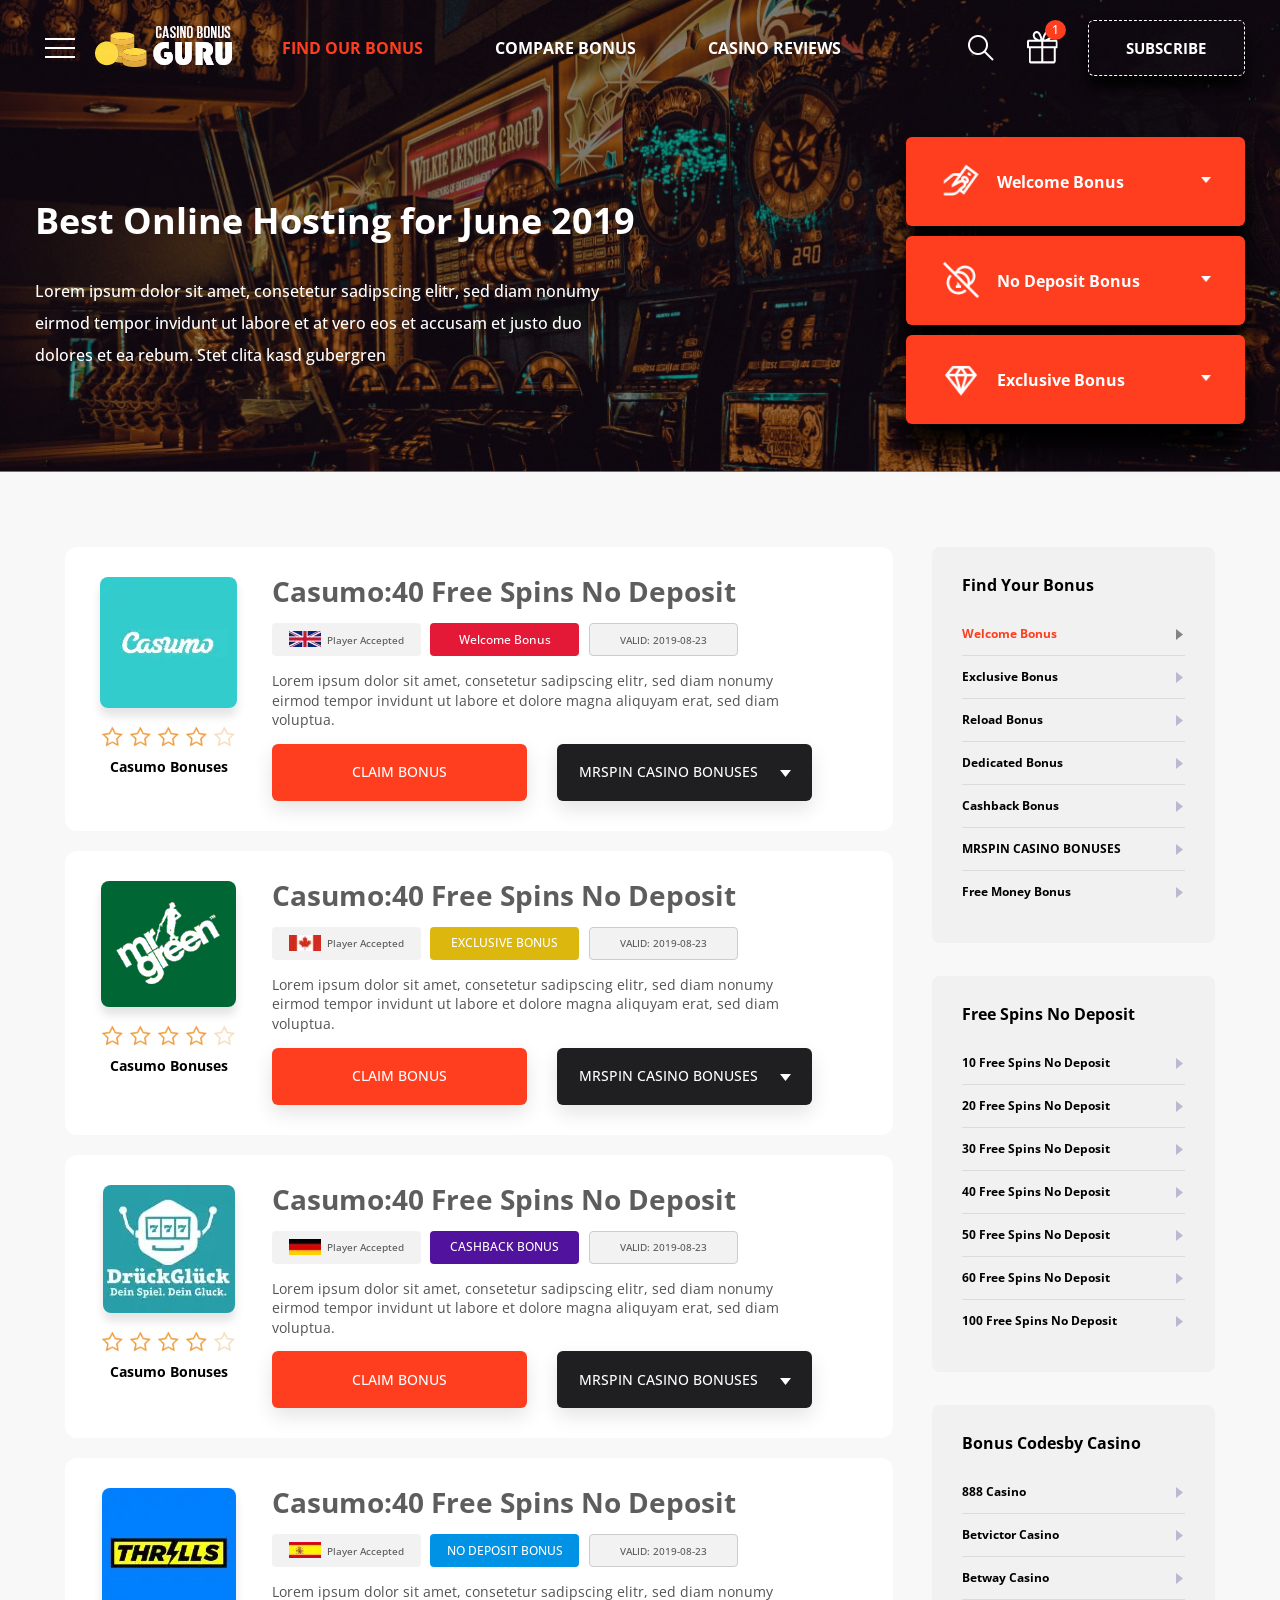
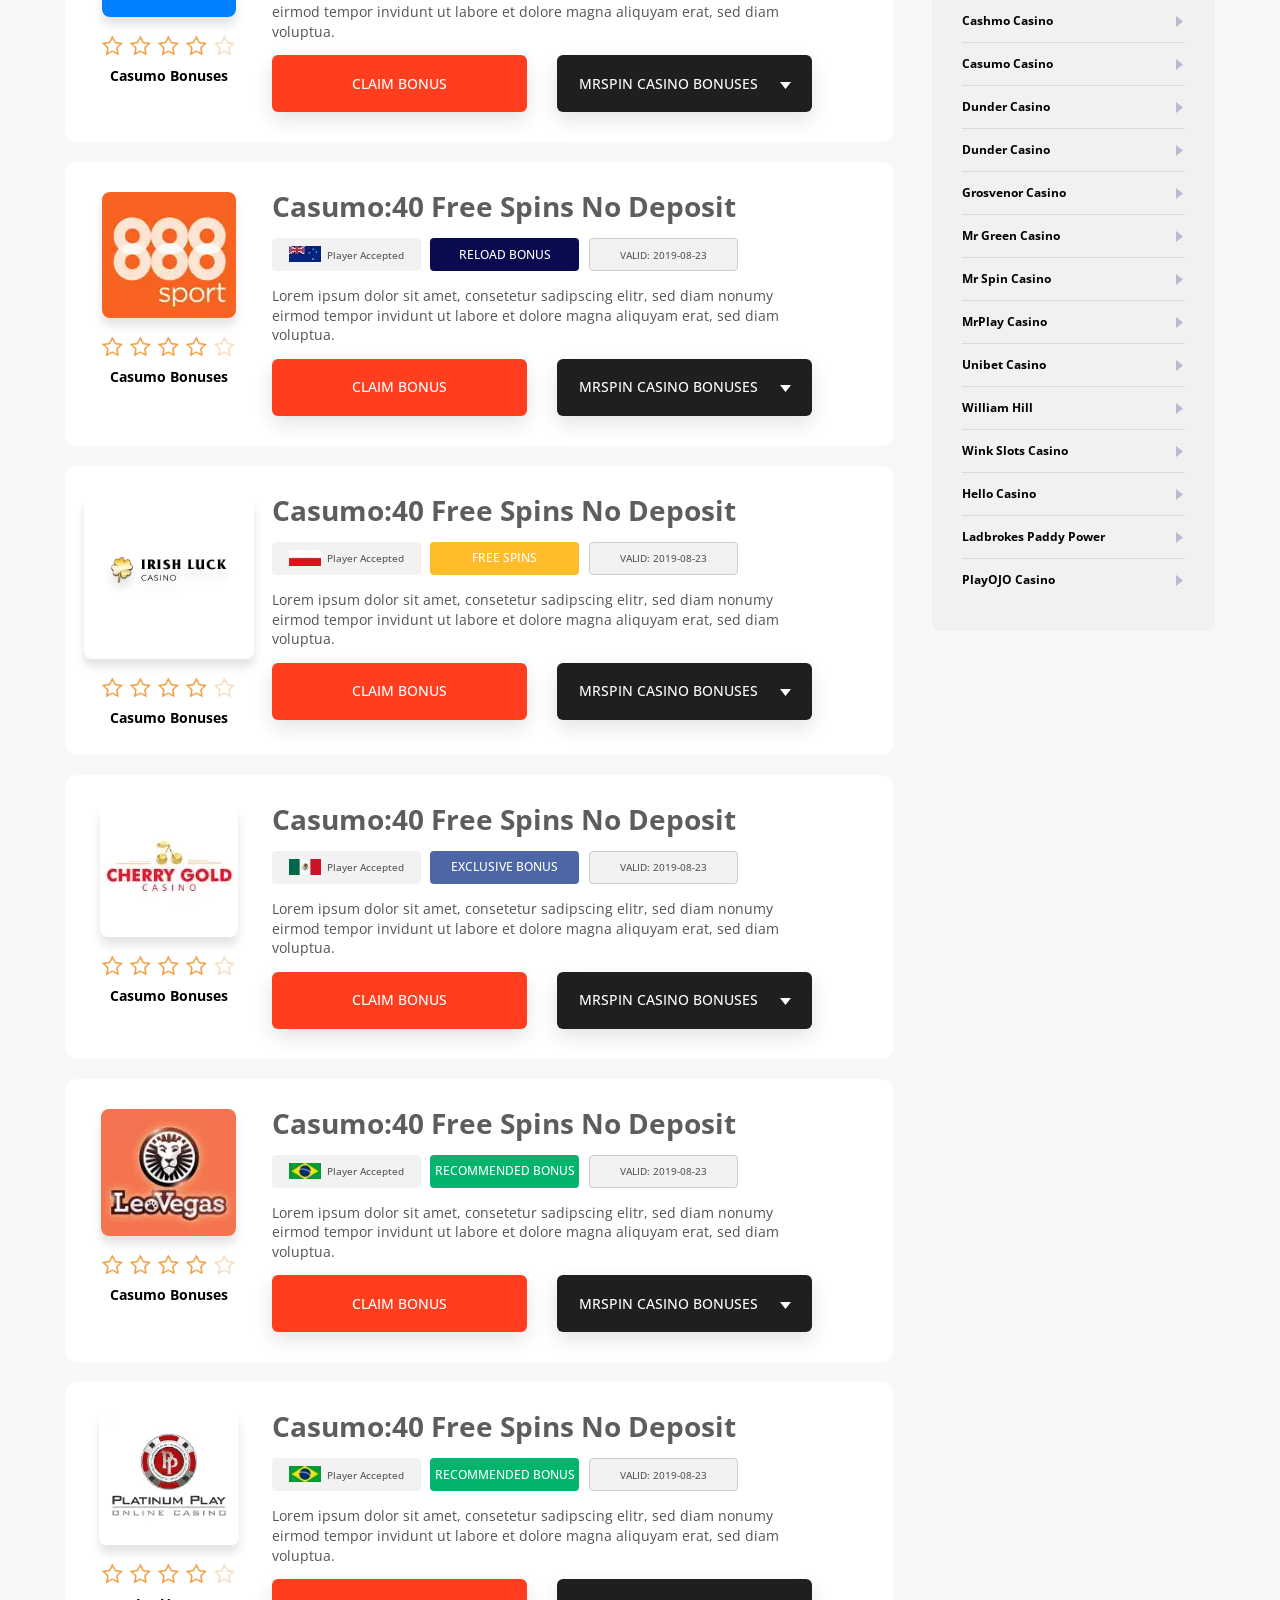
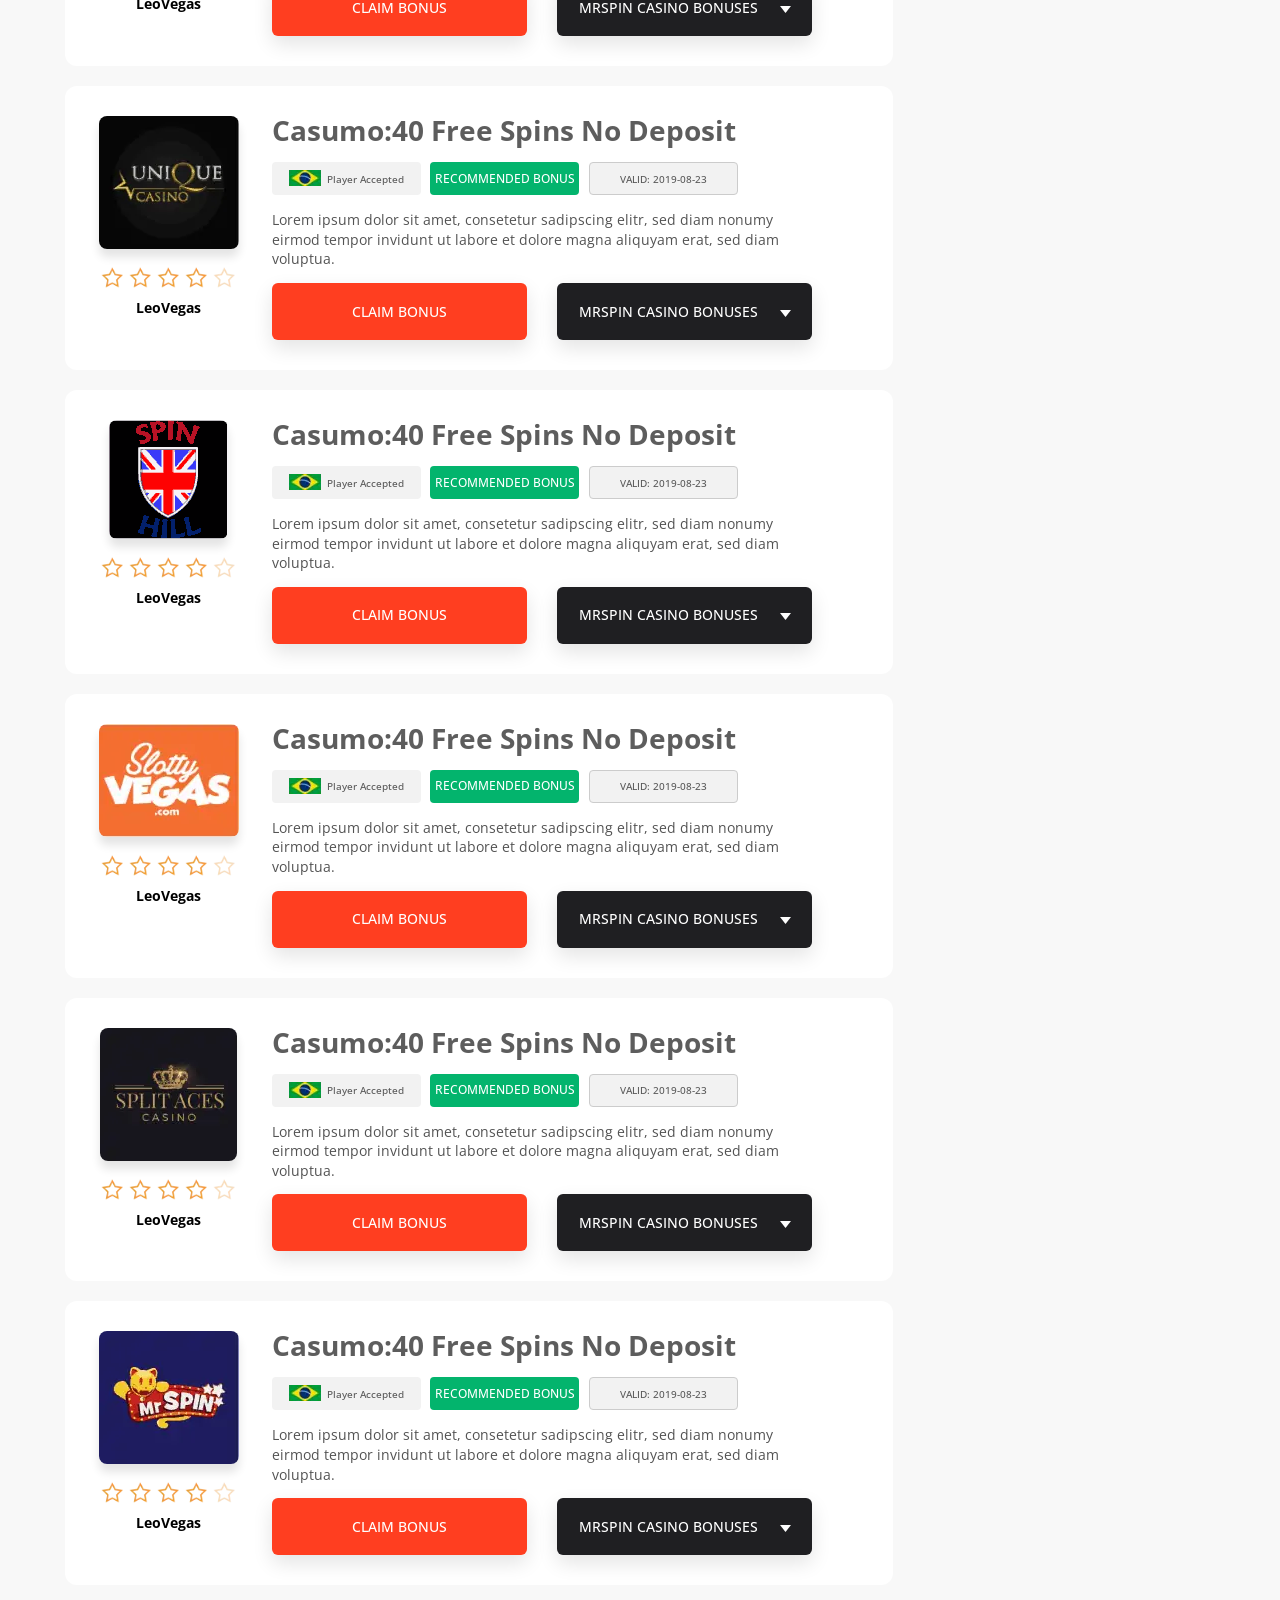
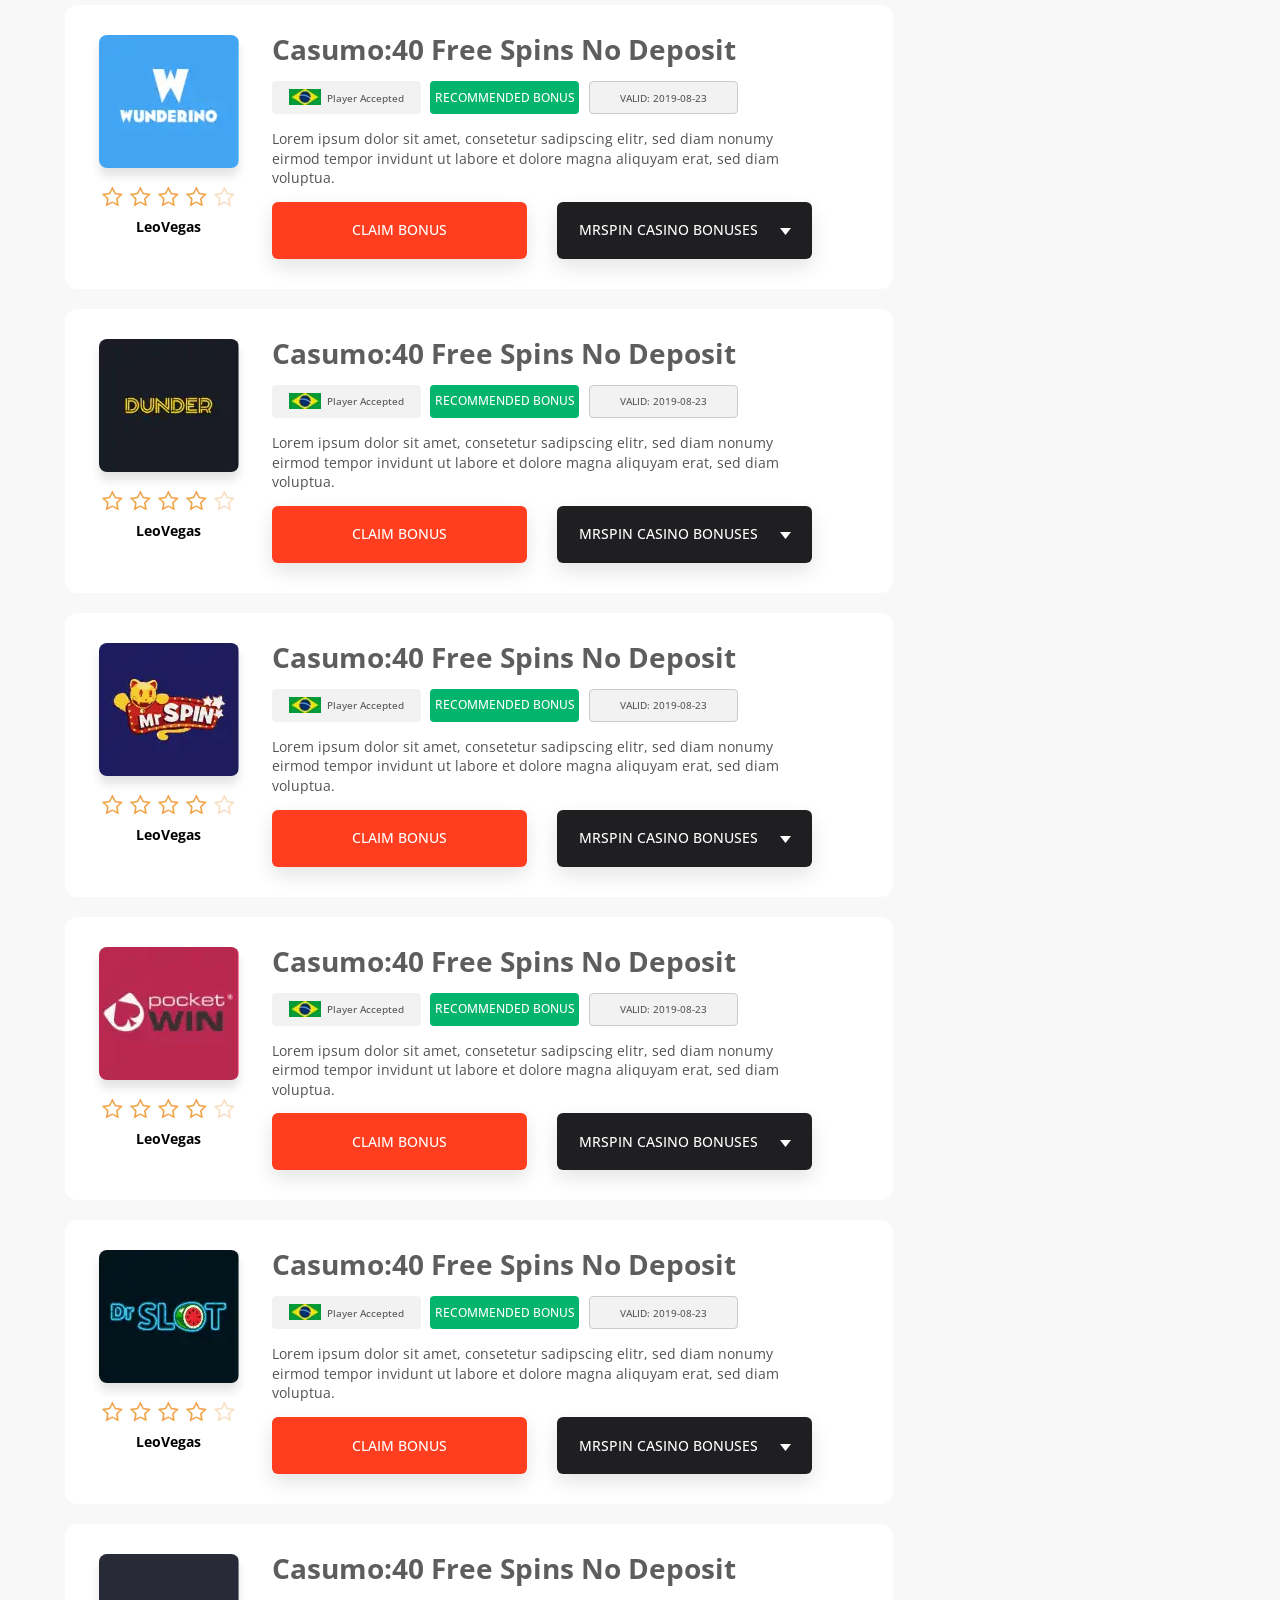
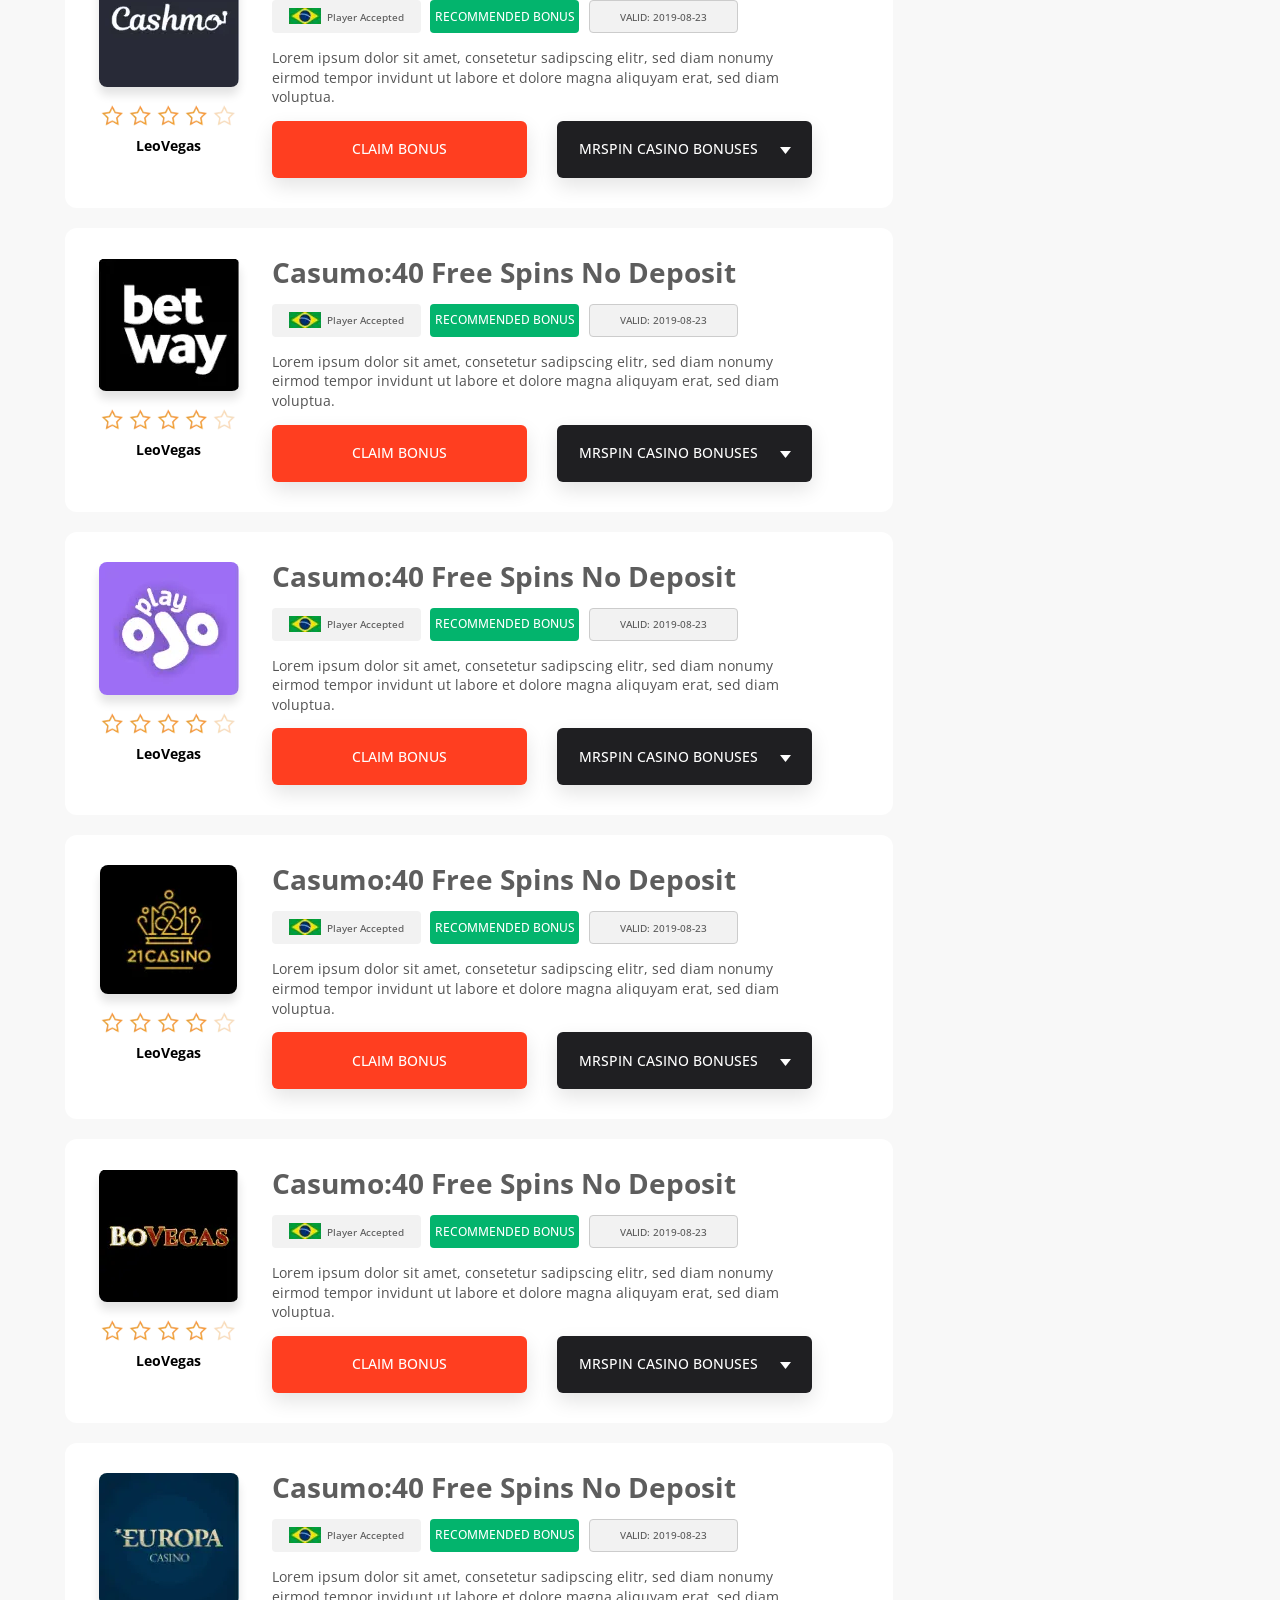
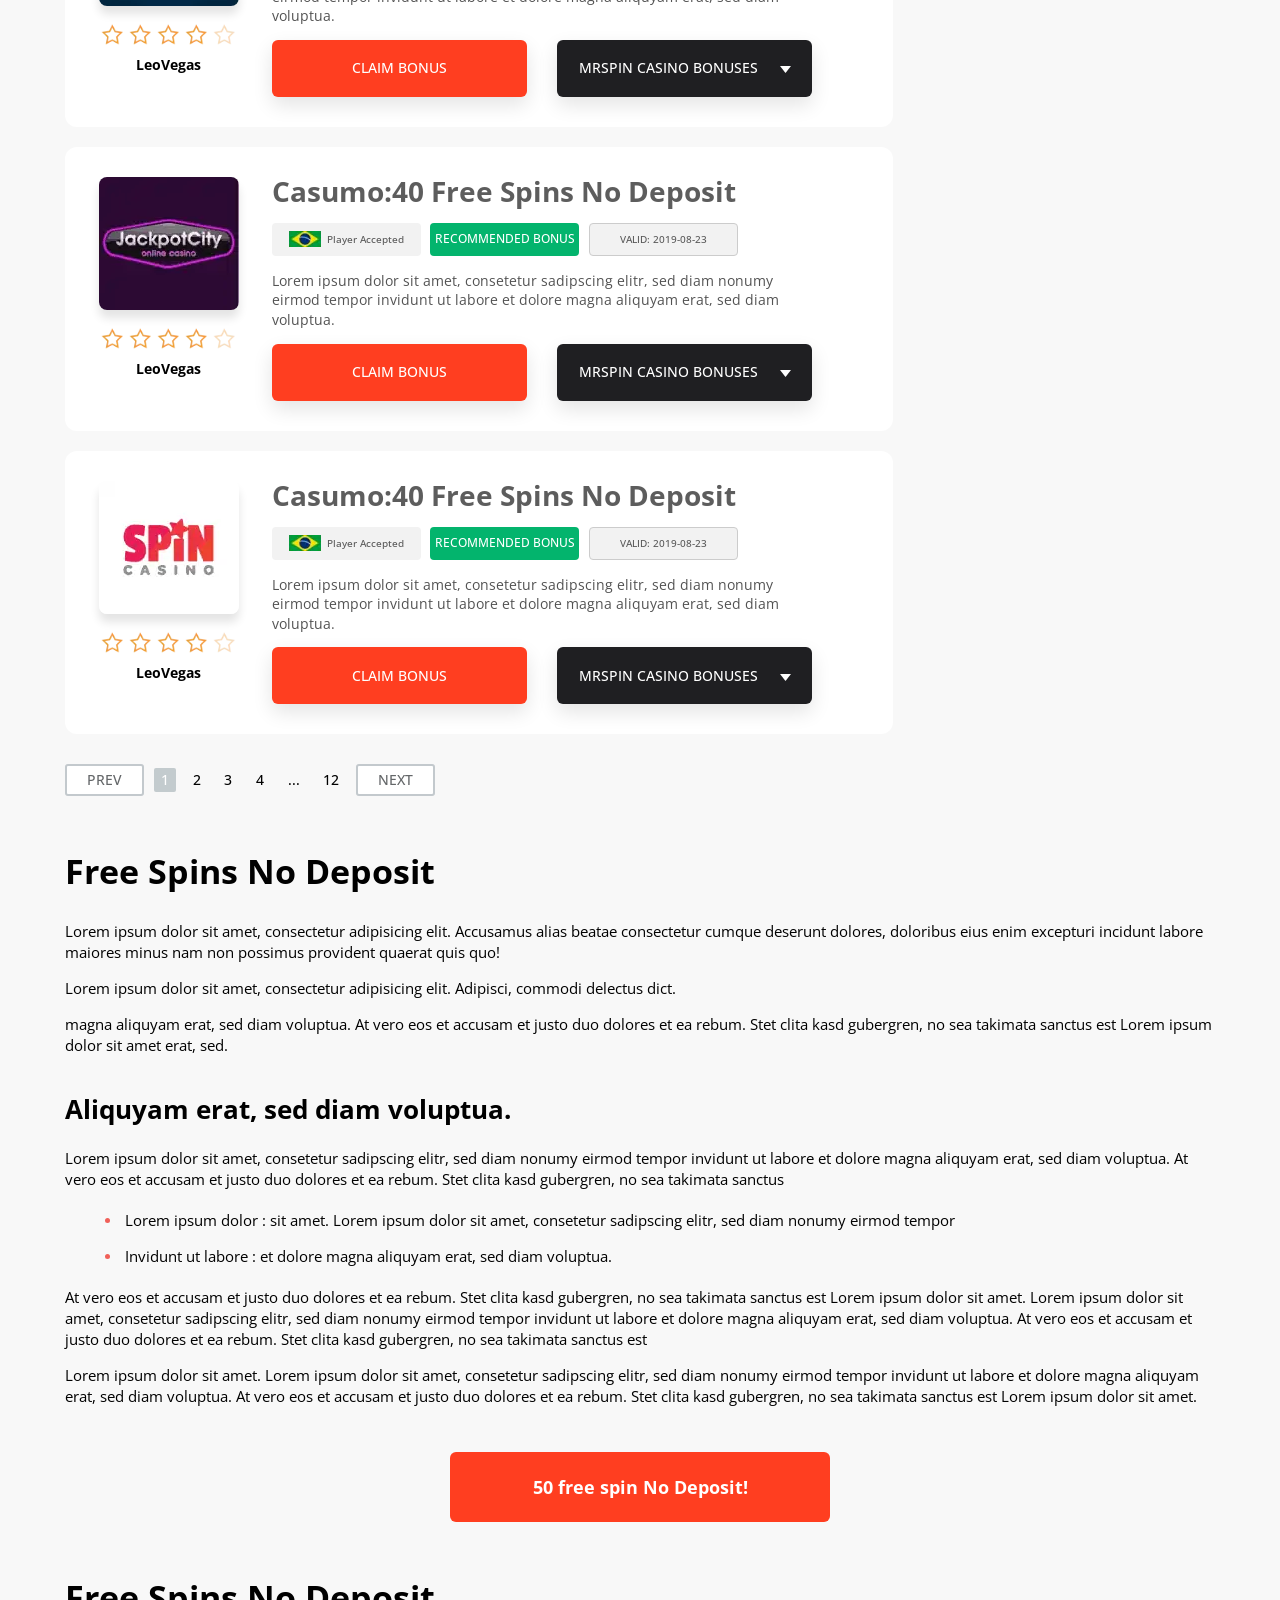
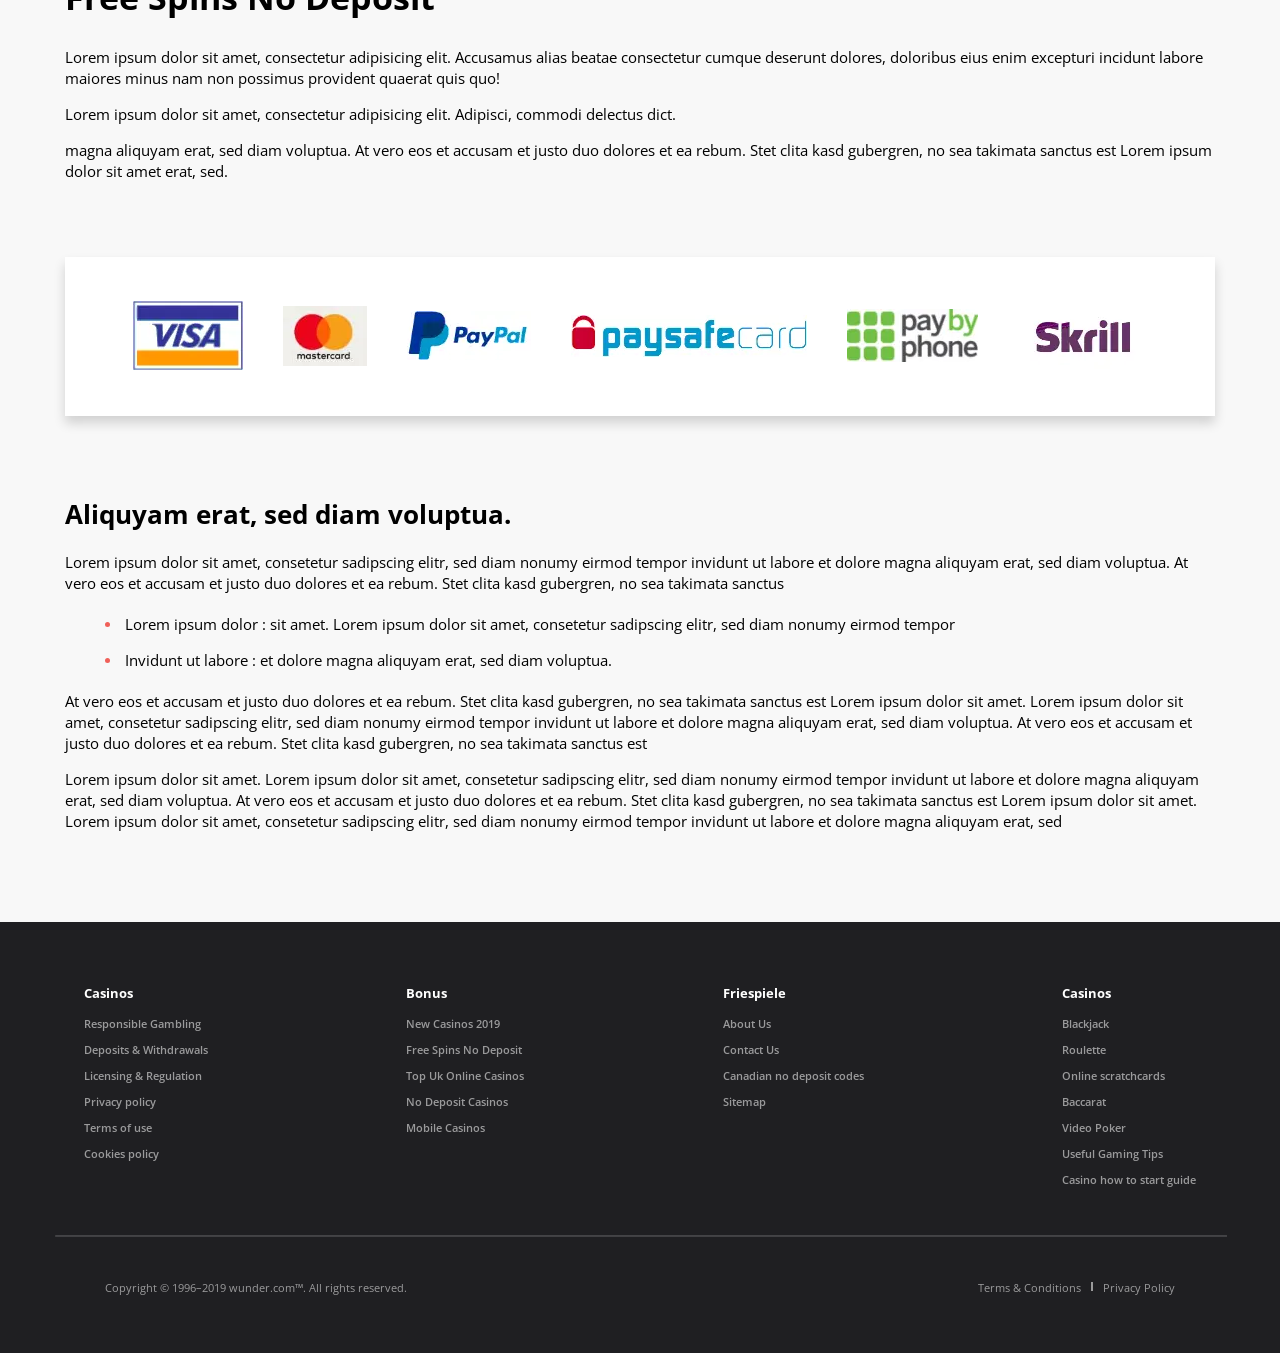
==== commit 71d0d135: "changes in site layout and design" ====
--- a/index.html
+++ b/index.html
@@ -14,6 +14,7 @@
 
 <header class="header" id="mainHeader">
 
+  <div class="header__bgOverlap"></div>
   <div class="container">
   
     <div class="header__top">
@@ -22,17 +23,45 @@
           <div class="header__top__all__left__navMenu">
             <div class="menuLine"></div>
           </div>
-          <picture>
+          <a href="#">
+            <picture>
             <source srcset="img/webp/logo.webp" type="image/webp">
             <source srcset="img/logo.png" type="image/png">
             <img src="img/logo.png" alt="Site Logo">
           </picture>
+          </a>
         </div>
         <ul class="header__top__all__middle">
-          <li class="active"><a href="#">FIND OUR BONUS</a></li>
-          <li><a href="#">COMPARE BONUS</a></li>
-          <li><a href="#">CASINO REVIEWS</a></li>
+          <li class="headerFirstLi active">
+            <a href="#">FIND OUR BONUS</a>
+            
+            <ul class="header__top__all__middle__liOptions firstLiOptions hide">
+                <li><a href="#">Option 1</a></li>
+                <li><a href="#">Option 2</a></li>
+                <li><a href="#">Option 3</a></li>
+            </ul>
+          </li>
+          <li class="headerSecLi">
+            <a href="#">COMPARE BONUS</a>
+            <ul class="header__top__all__middle__liOptions secondLiOptions hide">
+              <li><a href="#">Option 1</a></li>
+              <li><a href="#">Option 2</a></li>
+              <li><a href="#">Option 3</a></li>
+            </ul>
+
+
+          </li>
+          <li class="headerThirdLi">
+            <a href="#">CASINO REVIEWS</a>
+            <ul class="header__top__all__middle__liOptions thirdLiOptions hide">
+              <li><a href="#">Option 1</a></li>
+              <li><a href="#">Option 2</a></li>
+              <li><a href="#">Option 3</a></li>
+            </ul>
+          </li>
+
         </ul>
+        
         <div class="header__top__all__rightIcons">
           <div class="searchIcon">
             <picture>
@@ -67,6 +96,8 @@
         </p>
       </div>
       <div class="header__Content__btns">
+        
+        
         <div class="header__Content__btns__btnContainer">
           <div class="header__Content__btns__btnContainer__IconsText">
             <picture>
@@ -76,14 +107,23 @@
             </picture>
             <h3>Welcome Bonus</h3>
           </div>
-          <div class="header__Content__btns__btnContainer__downIcon">
+          <div class="header__Content__btns__btnContainer__downIcon firstBtnOptions">
             <picture>
               <source srcset="img/webp/downIcon.webp" type="image/webp">
               <source srcset="img/downIcon.png" type="image/png">
               <img src="img/downIcon.png" alt="Down Icon">
             </picture>
-          </div>
-        </div>
+  
+            <ul class="header__Content__btns__btnContainer__downIcon__liOptions  hide">
+              <li><a href="#">Option 1</a></li>
+              <li><a href="#">Option 2</a></li>
+              <li><a href="#">Option 3</a></li>
+            </ul>
+
+          </div>
+        </div>
+        
+        
         <div class="header__Content__btns__btnContainer">
           <div class="header__Content__btns__btnContainer__IconsText">
             <picture>
@@ -93,16 +133,24 @@
             </picture>
             <h3>No Deposit Bonus</h3>
           </div>
-          <div class="header__Content__btns__btnContainer__downIcon">
+          <div class="header__Content__btns__btnContainer__downIcon secondBtnOptions">
             <picture>
               <source srcset="img/webp/downIcon.webp" type="image/webp">
               <source srcset="img/downIcon.png" type="image/png">
               <img src="img/downIcon.png" alt="Down Icon">
             </picture>
-          </div>
-        </div>
+  
+            <ul class="header__Content__btns__btnContainer__downIcon__liOptions  hide">
+              <li><a href="#">Option 1</a></li>
+              <li><a href="#">Option 2</a></li>
+              <li><a href="#">Option 3</a></li>
+            </ul>
+
+          </div>
+        </div>
+        
         <div class="header__Content__btns__btnContainer">
-          <div class="header__Content__btns__btnContainer__IconsText">
+          <div class="header__Content__btns__btnContainer__IconsText ">
             <picture>
               <source srcset="img/webp/diamond.webp" type="image/webp">
               <source srcset="img/diamond.png" type="image/png">
@@ -110,12 +158,19 @@
             </picture>
             <h3>Exclusive Bonus</h3>
           </div>
-          <div class="header__Content__btns__btnContainer__downIcon">
+          <div class="header__Content__btns__btnContainer__downIcon thirdBtnOptions">
             <picture>
               <source srcset="img/webp/downIcon.webp" type="image/webp">
               <source srcset="img/downIcon.png" type="image/png">
               <img src="img/downIcon.png" alt="Down Icon">
             </picture>
+  
+            <ul class="header__Content__btns__btnContainer__downIcon__liOptions  hide">
+              <li><a href="#">Option 1</a></li>
+              <li><a href="#">Option 2</a></li>
+              <li><a href="#">Option 3</a></li>
+            </ul>
+
           </div>
         </div>
       
@@ -126,7 +181,48 @@
     
   </div>
 </header>
+<nav class="nav moveNavAway">
+  
+  <div class="nav__close">
+  
+  </div>
 
+  <div class="nav__container">
+  
+    <h2>Find Your Bonus</h2>
+    <ul>
+      <li>
+        <a href="#">Option 1</a>
+      </li>
+      <li>
+        <a href="#">Option 2</a>
+      </li>
+    </ul>
+  
+    <hr>
+    <h2>Compare Bonus</h2>
+    <ul>
+      <li>
+        <a href="#">Option 1</a>
+      </li>
+      <li>
+        <a href="#">Option 2</a>
+      </li>
+    </ul>
+    <hr>
+    <h2>Casino Review</h2>
+    <ul>
+      <li>
+        <a href="#">Option 1</a>
+      </li>
+      <li>
+        <a href="#">Option 2</a>
+      </li>
+    </ul>
+    <hr>
+
+  </div>
+</nav>
 <main>
 
   <section class="sectionMain">
@@ -185,30 +281,30 @@
               </picture>
               <!--One Rating Star End-->
             </div>
-            <h3 class="sectionMain__contentList__item__aboutLeft__name">Casumo  Bonuses</h3>
+            <a href="#" class="sectionMain__contentList__item__aboutLeft__name">Casumo  Bonuses</a>
           </div>
     
           <div class="sectionMain__contentList__item__contentRight">
-            <h2>Casumo:40 Free Spins No Deposit</h2>
+            <h3>Casumo:40 Free Spins No Deposit</h3>
             <div class="sectionMain__contentList__item__contentRight__topBtns">
-              <button class="playerTypeBtn">
+              <a href="#" class="playerTypeBtn">
                 <picture>
                   <source srcset="img/webp/united-kingdom-flag-.webp" type="image/webp">
                   <source srcset="img/united-kingdom-flag-.png" type="image/png">
                   <img src="img/united-kingdom-flag-.png" alt="united kingdom flag">
                 </picture>
                 <h4>Player Accepted</h4>
-              </button>
-              <button class="bonusTypeBtn">
+              </a>
+              <a href="#" class="bonusTypeBtn">
                 Welcome Bonus
-              </button>
-              <button class="validTimeBtn">
+              </a>
+              <a href="#" class="validTimeBtn">
                 VALID: 2019-08-23
-              </button>
+              </a>
             </div>
       
             <p>
-              Lorem ipsum dolor sit amet, consectetur adipisicing elit. Ad amet asperiores at autem corporis doloremque, dolores doloribus et eveniet labore necessitatibus, nesciunt odio perspiciatis quibusdam ratione repellendus voluptatem? Assumenda, nisi?
+              Lorem ipsum dolor sit amet, consetetur sadipscing elitr, sed diam nonumy eirmod tempor invidunt ut labore et dolore magna aliquyam erat, sed diam voluptua.
             </p>
       
             <div class="sectionMain__contentList__item__contentRight__bottomBtns">
@@ -217,13 +313,21 @@
               </button>
         
               <div class="sectionMainItemBtn itemBtnTwo">
-                <h3>No Deposit Bonus</h3>
+                <h4>MRSPIN CASINO BONUSES</h4>
                 <div class="itemBtnTwo__downIcon">
                   <picture>
                     <source srcset="img/webp/downIcon.webp" type="image/webp">
                     <source srcset="img/downIcon.png" type="image/png">
                     <img src="img/downIcon.png" alt="Down Icon">
                   </picture>
+  
+  
+                  <ul class="itemBtnTwo__downIcon__liOptions  hide">
+                    <li><a href="#">Option 1</a></li>
+                    <li><a href="#">Option 2</a></li>
+                    <li><a href="#">Option 3</a></li>
+                  </ul>
+
                 </div>
               </div>
       
@@ -281,45 +385,53 @@
               </picture>
               <!--One Rating Star End-->
             </div>
-            <h3 class="sectionMain__contentList__item__aboutLeft__name">Casumo  Bonuses</h3>
+            <a href="#" class="sectionMain__contentList__item__aboutLeft__name">Casumo  Bonuses</a>
           </div>
     
           <div class="sectionMain__contentList__item__contentRight">
-            <h2>Casumo:40 Free Spins No Deposit</h2>
+            <h3>Casumo:40 Free Spins No Deposit</h3>
             <div class="sectionMain__contentList__item__contentRight__topBtns">
-              <button class="playerTypeBtn">
+              <a href="#" class="playerTypeBtn">
                 <picture>
                   <source srcset="img/webp/Flag_of_Canada.webp" type="image/webp">
                   <source srcset="img/Flag_of_Canada.png" type="image/png">
                   <img src="img/Flag_of_Canada.png" alt="united kingdom flag">
                 </picture>
                 <h4>Player Accepted</h4>
-              </button>
-              <button class="bonusTypeBtn" style="background-color: #DCB70E">
+              </a>
+              <a href="#" class="bonusTypeBtn" style="background-color: #DCB70E">
                 EXCLUSIVE BONUS
-              </button>
-              <button class="validTimeBtn">
+              </a>
+              <a href="#" class="validTimeBtn">
                 VALID: 2019-08-23
-              </button>
+              </a>
             </div>
       
             <p>
-              Lorem ipsum dolor sit amet, consectetur adipisicing elit. Ad amet asperiores at autem corporis doloremque, dolores doloribus et eveniet labore necessitatibus, nesciunt odio perspiciatis quibusdam ratione repellendus voluptatem? Assumenda, nisi?
+              Lorem ipsum dolor sit amet, consetetur sadipscing elitr, sed diam nonumy eirmod tempor invidunt ut labore et dolore magna aliquyam erat, sed diam voluptua.
             </p>
       
             <div class="sectionMain__contentList__item__contentRight__bottomBtns">
               <button class="sectionMainItemBtn itemBtnOne">
                 CLAIM BONUS
               </button>
-        
+  
               <div class="sectionMainItemBtn itemBtnTwo">
-                <h3>No Deposit Bonus</h3>
+                <h4>MRSPIN CASINO BONUSES</h4>
                 <div class="itemBtnTwo__downIcon">
                   <picture>
                     <source srcset="img/webp/downIcon.webp" type="image/webp">
                     <source srcset="img/downIcon.png" type="image/png">
                     <img src="img/downIcon.png" alt="Down Icon">
                   </picture>
+      
+      
+                  <ul class="itemBtnTwo__downIcon__liOptions  hide">
+                    <li><a href="#">Option 1</a></li>
+                    <li><a href="#">Option 2</a></li>
+                    <li><a href="#">Option 3</a></li>
+                  </ul>
+    
                 </div>
               </div>
       
@@ -379,30 +491,30 @@
               </picture>
               <!--One Rating Star End-->
             </div>
-            <h3 class="sectionMain__contentList__item__aboutLeft__name">Casumo  Bonuses</h3>
+            <a href="#" class="sectionMain__contentList__item__aboutLeft__name">Casumo  Bonuses</a>
           </div>
     
           <div class="sectionMain__contentList__item__contentRight">
-            <h2>Casumo:40 Free Spins No Deposit</h2>
+            <h3>Casumo:40 Free Spins No Deposit</h3>
             <div class="sectionMain__contentList__item__contentRight__topBtns">
-              <button class="playerTypeBtn">
+              <a href="#"class="playerTypeBtn">
                 <picture>
                   <source srcset="img/webp/Flag_of_Germany.webp" type="image/webp">
                   <source srcset="img/Flag_of_Germany.png" type="image/png">
                   <img src="img/Flag_of_Germany.png" alt="united kingdom flag">
                 </picture>
                 <h4>Player Accepted</h4>
-              </button>
-              <button class="bonusTypeBtn" style="background-color: #51139D">
+              </a>
+              <a href="#" class="bonusTypeBtn" style="background-color: #51139D">
                 CASHBACK BONUS
-              </button>
-              <button class="validTimeBtn">
+              </a>
+              <a href="#" class="validTimeBtn">
                 VALID: 2019-08-23
-              </button>
+              </a>
             </div>
       
             <p>
-              Lorem ipsum dolor sit amet, consectetur adipisicing elit. Ad amet asperiores at autem corporis doloremque, dolores doloribus et eveniet labore necessitatibus, nesciunt odio perspiciatis quibusdam ratione repellendus voluptatem? Assumenda, nisi?
+              Lorem ipsum dolor sit amet, consetetur sadipscing elitr, sed diam nonumy eirmod tempor invidunt ut labore et dolore magna aliquyam erat, sed diam voluptua.
             </p>
       
             <div class="sectionMain__contentList__item__contentRight__bottomBtns">
@@ -411,13 +523,21 @@
               </button>
         
               <div class="sectionMainItemBtn itemBtnTwo">
-                <h3>No Deposit Bonus</h3>
+                <h4>MRSPIN CASINO BONUSES</h4>
                 <div class="itemBtnTwo__downIcon">
                   <picture>
                     <source srcset="img/webp/downIcon.webp" type="image/webp">
                     <source srcset="img/downIcon.png" type="image/png">
                     <img src="img/downIcon.png" alt="Down Icon">
                   </picture>
+    
+    
+                  <ul class="itemBtnTwo__downIcon__liOptions  hide">
+                    <li><a href="#">Option 1</a></li>
+                    <li><a href="#">Option 2</a></li>
+                    <li><a href="#">Option 3</a></li>
+                  </ul>
+  
                 </div>
               </div>
       
@@ -475,30 +595,30 @@
               </picture>
               <!--One Rating Star End-->
             </div>
-            <h3 class="sectionMain__contentList__item__aboutLeft__name">Casumo  Bonuses</h3>
+            <a href="#" class="sectionMain__contentList__item__aboutLeft__name">Casumo  Bonuses</a>
           </div>
     
           <div class="sectionMain__contentList__item__contentRight">
-            <h2>Casumo:40 Free Spins No Deposit</h2>
+            <h3>Casumo:40 Free Spins No Deposit</h3>
             <div class="sectionMain__contentList__item__contentRight__topBtns">
-              <button class="playerTypeBtn">
+              <a href="#" class="playerTypeBtn">
                 <picture>
                   <source srcset="img/webp/spainFlag.webp" type="image/webp">
                   <source srcset="img/spainFlag.png" type="image/png">
                   <img src="img/spainFlag.png" alt="united kingdom flag">
                 </picture>
                 <h4>Player Accepted</h4>
-              </button>
-              <button class="bonusTypeBtn" style="background-color: #0092E5">
+              </a>
+              <a href="#" class="bonusTypeBtn" style="background-color: #0092E5">
                 NO DEPOSIT BONUS
-              </button>
-              <button class="validTimeBtn">
+              </a>
+              <a href="#" class="validTimeBtn">
                 VALID: 2019-08-23
-              </button>
+              </a>
             </div>
       
             <p>
-              Lorem ipsum dolor sit amet, consectetur adipisicing elit. Ad amet asperiores at autem corporis doloremque, dolores doloribus et eveniet labore necessitatibus, nesciunt odio perspiciatis quibusdam ratione repellendus voluptatem? Assumenda, nisi?
+              Lorem ipsum dolor sit amet, consetetur sadipscing elitr, sed diam nonumy eirmod tempor invidunt ut labore et dolore magna aliquyam erat, sed diam voluptua.
             </p>
       
             <div class="sectionMain__contentList__item__contentRight__bottomBtns">
@@ -507,13 +627,21 @@
               </button>
         
               <div class="sectionMainItemBtn itemBtnTwo">
-                <h3>No Deposit Bonus</h3>
+                <h4>MRSPIN CASINO BONUSES</h4>
                 <div class="itemBtnTwo__downIcon">
                   <picture>
                     <source srcset="img/webp/downIcon.webp" type="image/webp">
                     <source srcset="img/downIcon.png" type="image/png">
                     <img src="img/downIcon.png" alt="Down Icon">
                   </picture>
+    
+    
+                  <ul class="itemBtnTwo__downIcon__liOptions  hide">
+                    <li><a href="#">Option 1</a></li>
+                    <li><a href="#">Option 2</a></li>
+                    <li><a href="#">Option 3</a></li>
+                  </ul>
+  
                 </div>
               </div>
       
@@ -571,30 +699,30 @@
               </picture>
               <!--One Rating Star End-->
             </div>
-            <h3 class="sectionMain__contentList__item__aboutLeft__name">Casumo  Bonuses</h3>
+            <a href="#" class="sectionMain__contentList__item__aboutLeft__name">Casumo  Bonuses</a>
           </div>
     
           <div class="sectionMain__contentList__item__contentRight">
-            <h2>Casumo:40 Free Spins No Deposit</h2>
+            <h3>Casumo:40 Free Spins No Deposit</h3>
             <div class="sectionMain__contentList__item__contentRight__topBtns">
-              <button class="playerTypeBtn">
+              <a href="#" class="playerTypeBtn">
                 <picture>
                   <source srcset="img/webp/Flag_of_New_Zealand.svg.webp" type="image/webp">
                   <source srcset="img/Flag_of_New_Zealand.svg.png" type="image/png">
                   <img src="img/Flag_of_New_Zealand.svg.png" alt="united kingdom flag">
                 </picture>
                 <h4>Player Accepted</h4>
-              </button>
-              <button class="bonusTypeBtn" style="background-color: #0A0A51">
+              </a>
+              <a href="#" class="bonusTypeBtn" style="background-color: #0A0A51">
                 RELOAD BONUS
-              </button>
-              <button class="validTimeBtn">
+              </a>
+              <a href="#" class="validTimeBtn">
                 VALID: 2019-08-23
-              </button>
+              </a>
             </div>
       
             <p>
-              Lorem ipsum dolor sit amet, consectetur adipisicing elit. Ad amet asperiores at autem corporis doloremque, dolores doloribus et eveniet labore necessitatibus, nesciunt odio perspiciatis quibusdam ratione repellendus voluptatem? Assumenda, nisi?
+              Lorem ipsum dolor sit amet, consetetur sadipscing elitr, sed diam nonumy eirmod tempor invidunt ut labore et dolore magna aliquyam erat, sed diam voluptua.
             </p>
       
             <div class="sectionMain__contentList__item__contentRight__bottomBtns">
@@ -603,13 +731,21 @@
               </button>
         
               <div class="sectionMainItemBtn itemBtnTwo">
-                <h3>No Deposit Bonus</h3>
+                <h4>MRSPIN CASINO BONUSES</h4>
                 <div class="itemBtnTwo__downIcon">
                   <picture>
                     <source srcset="img/webp/downIcon.webp" type="image/webp">
                     <source srcset="img/downIcon.png" type="image/png">
                     <img src="img/downIcon.png" alt="Down Icon">
                   </picture>
+    
+    
+                  <ul class="itemBtnTwo__downIcon__liOptions  hide">
+                    <li><a href="#">Option 1</a></li>
+                    <li><a href="#">Option 2</a></li>
+                    <li><a href="#">Option 3</a></li>
+                  </ul>
+  
                 </div>
               </div>
       
@@ -668,30 +804,30 @@
               </picture>
               <!--One Rating Star End-->
             </div>
-            <h3 class="sectionMain__contentList__item__aboutLeft__name">Casumo  Bonuses</h3>
+            <a href="#" class="sectionMain__contentList__item__aboutLeft__name">Casumo  Bonuses</a>
           </div>
     
           <div class="sectionMain__contentList__item__contentRight">
-            <h2>Casumo:40 Free Spins No Deposit</h2>
+            <h3>Casumo:40 Free Spins No Deposit</h3>
             <div class="sectionMain__contentList__item__contentRight__topBtns">
-              <button class="playerTypeBtn">
+              <a href="#" class="playerTypeBtn">
                 <picture>
                   <source srcset="img/webp/poland-flag.webp" type="image/webp">
                   <source srcset="img/poland-flag.png" type="image/png">
                   <img src="img/poland-flag.png" alt="united kingdom flag">
                 </picture>
                 <h4>Player Accepted</h4>
-              </button>
-              <button class="bonusTypeBtn" style="background-color: #FFBC2A">
+              </a>
+              <a href="#" class="bonusTypeBtn" style="background-color: #FFBC2A">
                 FREE SPINS
-              </button>
-              <button class="validTimeBtn">
+              </a>
+              <a href="#" class="validTimeBtn">
                 VALID: 2019-08-23
-              </button>
+              </a>
             </div>
       
             <p>
-              Lorem ipsum dolor sit amet, consectetur adipisicing elit. Ad amet asperiores at autem corporis doloremque, dolores doloribus et eveniet labore necessitatibus, nesciunt odio perspiciatis quibusdam ratione repellendus voluptatem? Assumenda, nisi?
+              Lorem ipsum dolor sit amet, consetetur sadipscing elitr, sed diam nonumy eirmod tempor invidunt ut labore et dolore magna aliquyam erat, sed diam voluptua.
             </p>
       
             <div class="sectionMain__contentList__item__contentRight__bottomBtns">
@@ -700,13 +836,21 @@
               </button>
         
               <div class="sectionMainItemBtn itemBtnTwo">
-                <h3>No Deposit Bonus</h3>
+                <h4>MRSPIN CASINO BONUSES</h4>
                 <div class="itemBtnTwo__downIcon">
                   <picture>
                     <source srcset="img/webp/downIcon.webp" type="image/webp">
                     <source srcset="img/downIcon.png" type="image/png">
                     <img src="img/downIcon.png" alt="Down Icon">
                   </picture>
+    
+    
+                  <ul class="itemBtnTwo__downIcon__liOptions  hide">
+                    <li><a href="#">Option 1</a></li>
+                    <li><a href="#">Option 2</a></li>
+                    <li><a href="#">Option 3</a></li>
+                  </ul>
+  
                 </div>
               </div>
       
@@ -766,30 +910,30 @@
               </picture>
               <!--One Rating Star End-->
             </div>
-            <h3 class="sectionMain__contentList__item__aboutLeft__name">Casumo  Bonuses</h3>
+            <a href="#" class="sectionMain__contentList__item__aboutLeft__name">Casumo  Bonuses</a>
           </div>
     
           <div class="sectionMain__contentList__item__contentRight">
-            <h2>Casumo:40 Free Spins No Deposit</h2>
+            <h3>Casumo:40 Free Spins No Deposit</h3>
             <div class="sectionMain__contentList__item__contentRight__topBtns">
-              <button class="playerTypeBtn">
+              <a href="#" class="playerTypeBtn">
                 <picture>
                   <source srcset="img/webp/Flag_of_Mexico.svg.webp" type="image/webp">
                   <source srcset="img/Flag_of_Mexico.svg.png" type="image/png">
                   <img src="img/Flag_of_Mexico.svg.png" alt="united kingdom flag">
                 </picture>
                 <h4>Player Accepted</h4>
-              </button>
-              <button class="bonusTypeBtn" style="background-color: #4D66A6">
+              </a>
+              <a href="#" class="bonusTypeBtn" style="background-color: #4D66A6">
                 EXCLUSIVE BONUS
-              </button>
-              <button class="validTimeBtn">
+              </a>
+              <a href="#" class="validTimeBtn">
                 VALID: 2019-08-23
-              </button>
+              </a>
             </div>
       
             <p>
-              Lorem ipsum dolor sit amet, consectetur adipisicing elit. Ad amet asperiores at autem corporis doloremque, dolores doloribus et eveniet labore necessitatibus, nesciunt odio perspiciatis quibusdam ratione repellendus voluptatem? Assumenda, nisi?
+              Lorem ipsum dolor sit amet, consetetur sadipscing elitr, sed diam nonumy eirmod tempor invidunt ut labore et dolore magna aliquyam erat, sed diam voluptua.
             </p>
       
             <div class="sectionMain__contentList__item__contentRight__bottomBtns">
@@ -798,20 +942,27 @@
               </button>
         
               <div class="sectionMainItemBtn itemBtnTwo">
-                <h3>No Deposit Bonus</h3>
+                <h4>MRSPIN CASINO BONUSES</h4>
                 <div class="itemBtnTwo__downIcon">
                   <picture>
                     <source srcset="img/webp/downIcon.webp" type="image/webp">
                     <source srcset="img/downIcon.png" type="image/png">
                     <img src="img/downIcon.png" alt="Down Icon">
                   </picture>
+    
+    
+                  <ul class="itemBtnTwo__downIcon__liOptions  hide">
+                    <li><a href="#">Option 1</a></li>
+                    <li><a href="#">Option 2</a></li>
+                    <li><a href="#">Option 3</a></li>
+                  </ul>
+  
                 </div>
               </div>
       
             </div>
           </div>
         </div>
-  
   
         <div class="sectionMain__contentList__item">
           <div class="sectionMain__contentList__item__aboutLeft">
@@ -863,30 +1014,30 @@
               </picture>
               <!--One Rating Star End-->
             </div>
-            <h3 class="sectionMain__contentList__item__aboutLeft__name">Casumo  Bonuses</h3>
+            <a href="#" class="sectionMain__contentList__item__aboutLeft__name">Casumo  Bonuses</a>
           </div>
     
           <div class="sectionMain__contentList__item__contentRight">
-            <h2>Casumo:40 Free Spins No Deposit</h2>
+            <h3>Casumo:40 Free Spins No Deposit</h3>
             <div class="sectionMain__contentList__item__contentRight__topBtns">
-              <button class="playerTypeBtn">
+              <a href="#" class="playerTypeBtn">
                 <picture>
                   <source srcset="img/webp/Flag_of_Brazil.svg.webp" type="image/webp">
                   <source srcset="img/Flag_of_Brazil.svg.png" type="image/png">
                   <img src="img/Flag_of_Brazil.svg.png" alt="united kingdom flag">
                 </picture>
                 <h4>Player Accepted</h4>
-              </button>
-              <button class="bonusTypeBtn" style="background-color: #03B46D">
+              </a>
+              <a href="#" class="bonusTypeBtn" style="background-color: #03B46D">
                 RECOMMENDED BONUS
-              </button>
-              <button class="validTimeBtn">
+              </a>
+              <a href="#" class="validTimeBtn">
                 VALID: 2019-08-23
-              </button>
+              </a>
             </div>
       
             <p>
-              Lorem ipsum dolor sit amet, consectetur adipisicing elit. Ad amet asperiores at autem corporis doloremque, dolores doloribus et eveniet labore necessitatibus, nesciunt odio perspiciatis quibusdam ratione repellendus voluptatem? Assumenda, nisi?
+              Lorem ipsum dolor sit amet, consetetur sadipscing elitr, sed diam nonumy eirmod tempor invidunt ut labore et dolore magna aliquyam erat, sed diam voluptua.
             </p>
       
             <div class="sectionMain__contentList__item__contentRight__bottomBtns">
@@ -895,20 +1046,2008 @@
               </button>
         
               <div class="sectionMainItemBtn itemBtnTwo">
-                <h3>No Deposit Bonus</h3>
+                <h4>MRSPIN CASINO BONUSES</h4>
                 <div class="itemBtnTwo__downIcon">
                   <picture>
                     <source srcset="img/webp/downIcon.webp" type="image/webp">
                     <source srcset="img/downIcon.png" type="image/png">
                     <img src="img/downIcon.png" alt="Down Icon">
                   </picture>
+            
+            
+                  <ul class="itemBtnTwo__downIcon__liOptions  hide">
+                    <li><a href="#">Option 1</a></li>
+                    <li><a href="#">Option 2</a></li>
+                    <li><a href="#">Option 3</a></li>
+                  </ul>
+          
                 </div>
               </div>
       
             </div>
           </div>
         </div>
-        
+
+        
+        <div class="sectionMain__contentList__item">
+          <div class="sectionMain__contentList__item__aboutLeft">
+            <picture>
+              <source srcset="img/webp/PlatinumPlay.webp" type="image/webp">
+              <source srcset="img/PlatinumPlay.png" type="image/png">
+              <img src="img/PlatinumPlay.png" alt="Platinum Play Icon">
+            </picture>
+      
+            <div class="sectionMain__contentList__item__aboutLeft__ratingStars">
+        
+              <!--One Rating Star Start-->
+              <picture>
+                <source srcset="img/webp/startFill.webp" type="image/webp">
+                <source srcset="img/startFill.png" type="image/png">
+                <img src="img/startFill.png" alt="Rating Star">
+              </picture>
+              <!--One Rating Star End-->
+        
+              <!--One Rating Star Start-->
+              <picture>
+                <source srcset="img/webp/startFill.webp" type="image/webp">
+                <source srcset="img/startFill.png" type="image/png">
+                <img src="img/startFill.png" alt="Rating Star">
+              </picture>
+              <!--One Rating Star End-->
+        
+              <!--One Rating Star Start-->
+              <picture>
+                <source srcset="img/webp/startFill.webp" type="image/webp">
+                <source srcset="img/startFill.png" type="image/png">
+                <img src="img/startFill.png" alt="Rating Star">
+              </picture>
+              <!--One Rating Star End-->
+        
+              <!--One Rating Star Start-->
+              <picture>
+                <source srcset="img/webp/startFill.webp" type="image/webp">
+                <source srcset="img/startFill.png" type="image/png">
+                <img src="img/startFill.png" alt="Rating Star">
+              </picture>
+              <!--One Rating Star End-->
+        
+              <!--One Rating Star Start-->
+              <picture>
+                <source srcset="img/webp/starEmpty.webp" type="image/webp">
+                <source srcset="img/starEmpty.png" type="image/png">
+                <img src="img/starEmpty.png" alt="Rating Star">
+              </picture>
+              <!--One Rating Star End-->
+            </div>
+            <a href="#" class="sectionMain__contentList__item__aboutLeft__name">LeoVegas</a>
+          </div>
+    
+          <div class="sectionMain__contentList__item__contentRight">
+            <h3>Casumo:40 Free Spins No Deposit</h3>
+            <div class="sectionMain__contentList__item__contentRight__topBtns">
+              <a href="#" class="playerTypeBtn">
+                <picture>
+                  <source srcset="img/webp/Flag_of_Brazil.svg.webp" type="image/webp">
+                  <source srcset="img/Flag_of_Brazil.svg.png" type="image/png">
+                  <img src="img/Flag_of_Brazil.svg.png" alt="united kingdom flag">
+                </picture>
+                <h4>Player Accepted</h4>
+              </a>
+              <a href="#" class="bonusTypeBtn" style="background-color: #03B46D">
+                RECOMMENDED BONUS
+              </a>
+              <a href="#" class="validTimeBtn">
+                VALID: 2019-08-23
+              </a>
+            </div>
+      
+            <p>
+              Lorem ipsum dolor sit amet, consetetur sadipscing elitr, sed diam nonumy eirmod tempor invidunt ut labore et dolore magna aliquyam erat, sed diam voluptua.
+            </p>
+      
+            <div class="sectionMain__contentList__item__contentRight__bottomBtns">
+              <button class="sectionMainItemBtn itemBtnOne">
+                CLAIM BONUS
+              </button>
+        
+              <div class="sectionMainItemBtn itemBtnTwo">
+                <h4>MRSPIN CASINO BONUSES</h4>
+                <div class="itemBtnTwo__downIcon">
+                  <picture>
+                    <source srcset="img/webp/downIcon.webp" type="image/webp">
+                    <source srcset="img/downIcon.png" type="image/png">
+                    <img src="img/downIcon.png" alt="Down Icon">
+                  </picture>
+            
+            
+                  <ul class="itemBtnTwo__downIcon__liOptions  hide">
+                    <li><a href="#">Option 1</a></li>
+                    <li><a href="#">Option 2</a></li>
+                    <li><a href="#">Option 3</a></li>
+                  </ul>
+          
+                </div>
+              </div>
+      
+            </div>
+          </div>
+        </div>
+<!--Start changing from here-->
+  
+        <div class="sectionMain__contentList__item">
+          <div class="sectionMain__contentList__item__aboutLeft">
+            <picture>
+              <source srcset="img/webp/uniquecasino-.webp" type="image/webp">
+              <source srcset="img/uniquecasino-.png" type="image/png">
+              <img src="img/uniquecasino-.png" alt="Platinum Play Icon">
+            </picture>
+      
+            <div class="sectionMain__contentList__item__aboutLeft__ratingStars">
+        
+              <!--One Rating Star Start-->
+              <picture>
+                <source srcset="img/webp/startFill.webp" type="image/webp">
+                <source srcset="img/startFill.png" type="image/png">
+                <img src="img/startFill.png" alt="Rating Star">
+              </picture>
+              <!--One Rating Star End-->
+        
+              <!--One Rating Star Start-->
+              <picture>
+                <source srcset="img/webp/startFill.webp" type="image/webp">
+                <source srcset="img/startFill.png" type="image/png">
+                <img src="img/startFill.png" alt="Rating Star">
+              </picture>
+              <!--One Rating Star End-->
+        
+              <!--One Rating Star Start-->
+              <picture>
+                <source srcset="img/webp/startFill.webp" type="image/webp">
+                <source srcset="img/startFill.png" type="image/png">
+                <img src="img/startFill.png" alt="Rating Star">
+              </picture>
+              <!--One Rating Star End-->
+        
+              <!--One Rating Star Start-->
+              <picture>
+                <source srcset="img/webp/startFill.webp" type="image/webp">
+                <source srcset="img/startFill.png" type="image/png">
+                <img src="img/startFill.png" alt="Rating Star">
+              </picture>
+              <!--One Rating Star End-->
+        
+              <!--One Rating Star Start-->
+              <picture>
+                <source srcset="img/webp/starEmpty.webp" type="image/webp">
+                <source srcset="img/starEmpty.png" type="image/png">
+                <img src="img/starEmpty.png" alt="Rating Star">
+              </picture>
+              <!--One Rating Star End-->
+            </div>
+            <a href="#" class="sectionMain__contentList__item__aboutLeft__name">LeoVegas</a>
+          </div>
+    
+          <div class="sectionMain__contentList__item__contentRight">
+            <h3>Casumo:40 Free Spins No Deposit</h3>
+            <div class="sectionMain__contentList__item__contentRight__topBtns">
+              <a href="#" class="playerTypeBtn">
+                <picture>
+                  <source srcset="img/webp/Flag_of_Brazil.svg.webp" type="image/webp">
+                  <source srcset="img/Flag_of_Brazil.svg.png" type="image/png">
+                  <img src="img/Flag_of_Brazil.svg.png" alt="united kingdom flag">
+                </picture>
+                <h4>Player Accepted</h4>
+              </a>
+              <a href="#" class="bonusTypeBtn" style="background-color: #03B46D">
+                RECOMMENDED BONUS
+              </a>
+              <a href="#" class="validTimeBtn">
+                VALID: 2019-08-23
+              </a>
+            </div>
+      
+            <p>
+              Lorem ipsum dolor sit amet, consetetur sadipscing elitr, sed diam nonumy eirmod tempor invidunt ut labore et dolore magna aliquyam erat, sed diam voluptua.
+            </p>
+      
+            <div class="sectionMain__contentList__item__contentRight__bottomBtns">
+              <button class="sectionMainItemBtn itemBtnOne">
+                CLAIM BONUS
+              </button>
+        
+              <div class="sectionMainItemBtn itemBtnTwo">
+                <h4>MRSPIN CASINO BONUSES</h4>
+                <div class="itemBtnTwo__downIcon">
+                  <picture>
+                    <source srcset="img/webp/downIcon.webp" type="image/webp">
+                    <source srcset="img/downIcon.png" type="image/png">
+                    <img src="img/downIcon.png" alt="Down Icon">
+                  </picture>
+            
+            
+                  <ul class="itemBtnTwo__downIcon__liOptions  hide">
+                    <li><a href="#">Option 1</a></li>
+                    <li><a href="#">Option 2</a></li>
+                    <li><a href="#">Option 3</a></li>
+                  </ul>
+          
+                </div>
+              </div>
+      
+            </div>
+          </div>
+        </div>
+  
+        <div class="sectionMain__contentList__item">
+          <div class="sectionMain__contentList__item__aboutLeft">
+            <picture>
+              <source srcset="img/webp/SpinhillCasino.webp" type="image/webp">
+              <source srcset="img/SpinhillCasino.png" type="image/png">
+              <img src="img/SpinhillCasino.png" alt="Platinum Play Icon">
+            </picture>
+      
+            <div class="sectionMain__contentList__item__aboutLeft__ratingStars">
+        
+              <!--One Rating Star Start-->
+              <picture>
+                <source srcset="img/webp/startFill.webp" type="image/webp">
+                <source srcset="img/startFill.png" type="image/png">
+                <img src="img/startFill.png" alt="Rating Star">
+              </picture>
+              <!--One Rating Star End-->
+        
+              <!--One Rating Star Start-->
+              <picture>
+                <source srcset="img/webp/startFill.webp" type="image/webp">
+                <source srcset="img/startFill.png" type="image/png">
+                <img src="img/startFill.png" alt="Rating Star">
+              </picture>
+              <!--One Rating Star End-->
+        
+              <!--One Rating Star Start-->
+              <picture>
+                <source srcset="img/webp/startFill.webp" type="image/webp">
+                <source srcset="img/startFill.png" type="image/png">
+                <img src="img/startFill.png" alt="Rating Star">
+              </picture>
+              <!--One Rating Star End-->
+        
+              <!--One Rating Star Start-->
+              <picture>
+                <source srcset="img/webp/startFill.webp" type="image/webp">
+                <source srcset="img/startFill.png" type="image/png">
+                <img src="img/startFill.png" alt="Rating Star">
+              </picture>
+              <!--One Rating Star End-->
+        
+              <!--One Rating Star Start-->
+              <picture>
+                <source srcset="img/webp/starEmpty.webp" type="image/webp">
+                <source srcset="img/starEmpty.png" type="image/png">
+                <img src="img/starEmpty.png" alt="Rating Star">
+              </picture>
+              <!--One Rating Star End-->
+            </div>
+            <a href="#" class="sectionMain__contentList__item__aboutLeft__name">LeoVegas</a>
+          </div>
+    
+          <div class="sectionMain__contentList__item__contentRight">
+            <h3>Casumo:40 Free Spins No Deposit</h3>
+            <div class="sectionMain__contentList__item__contentRight__topBtns">
+              <a href="#" class="playerTypeBtn">
+                <picture>
+                  <source srcset="img/webp/Flag_of_Brazil.svg.webp" type="image/webp">
+                  <source srcset="img/Flag_of_Brazil.svg.png" type="image/png">
+                  <img src="img/Flag_of_Brazil.svg.png" alt="united kingdom flag">
+                </picture>
+                <h4>Player Accepted</h4>
+              </a>
+              <a href="#" class="bonusTypeBtn" style="background-color: #03B46D">
+                RECOMMENDED BONUS
+              </a>
+              <a href="#" class="validTimeBtn">
+                VALID: 2019-08-23
+              </a>
+            </div>
+      
+            <p>
+              Lorem ipsum dolor sit amet, consetetur sadipscing elitr, sed diam nonumy eirmod tempor invidunt ut labore et dolore magna aliquyam erat, sed diam voluptua.
+            </p>
+      
+            <div class="sectionMain__contentList__item__contentRight__bottomBtns">
+              <button class="sectionMainItemBtn itemBtnOne">
+                CLAIM BONUS
+              </button>
+        
+              <div class="sectionMainItemBtn itemBtnTwo">
+                <h4>MRSPIN CASINO BONUSES</h4>
+                <div class="itemBtnTwo__downIcon">
+                  <picture>
+                    <source srcset="img/webp/downIcon.webp" type="image/webp">
+                    <source srcset="img/downIcon.png" type="image/png">
+                    <img src="img/downIcon.png" alt="Down Icon">
+                  </picture>
+            
+            
+                  <ul class="itemBtnTwo__downIcon__liOptions  hide">
+                    <li><a href="#">Option 1</a></li>
+                    <li><a href="#">Option 2</a></li>
+                    <li><a href="#">Option 3</a></li>
+                  </ul>
+          
+                </div>
+              </div>
+      
+            </div>
+          </div>
+        </div>
+  
+        <div class="sectionMain__contentList__item">
+          <div class="sectionMain__contentList__item__aboutLeft">
+            <picture>
+              <source srcset="img/webp/slottyVegas.webp" type="image/webp">
+              <source srcset="img/slottyVegas.png" type="image/png">
+              <img src="img/slottyVegas.png" alt="Platinum Play Icon">
+            </picture>
+      
+            <div class="sectionMain__contentList__item__aboutLeft__ratingStars">
+        
+              <!--One Rating Star Start-->
+              <picture>
+                <source srcset="img/webp/startFill.webp" type="image/webp">
+                <source srcset="img/startFill.png" type="image/png">
+                <img src="img/startFill.png" alt="Rating Star">
+              </picture>
+              <!--One Rating Star End-->
+        
+              <!--One Rating Star Start-->
+              <picture>
+                <source srcset="img/webp/startFill.webp" type="image/webp">
+                <source srcset="img/startFill.png" type="image/png">
+                <img src="img/startFill.png" alt="Rating Star">
+              </picture>
+              <!--One Rating Star End-->
+        
+              <!--One Rating Star Start-->
+              <picture>
+                <source srcset="img/webp/startFill.webp" type="image/webp">
+                <source srcset="img/startFill.png" type="image/png">
+                <img src="img/startFill.png" alt="Rating Star">
+              </picture>
+              <!--One Rating Star End-->
+        
+              <!--One Rating Star Start-->
+              <picture>
+                <source srcset="img/webp/startFill.webp" type="image/webp">
+                <source srcset="img/startFill.png" type="image/png">
+                <img src="img/startFill.png" alt="Rating Star">
+              </picture>
+              <!--One Rating Star End-->
+        
+              <!--One Rating Star Start-->
+              <picture>
+                <source srcset="img/webp/starEmpty.webp" type="image/webp">
+                <source srcset="img/starEmpty.png" type="image/png">
+                <img src="img/starEmpty.png" alt="Rating Star">
+              </picture>
+              <!--One Rating Star End-->
+            </div>
+            <a href="#" class="sectionMain__contentList__item__aboutLeft__name">LeoVegas</a>
+          </div>
+    
+          <div class="sectionMain__contentList__item__contentRight">
+            <h3>Casumo:40 Free Spins No Deposit</h3>
+            <div class="sectionMain__contentList__item__contentRight__topBtns">
+              <a href="#" class="playerTypeBtn">
+                <picture>
+                  <source srcset="img/webp/Flag_of_Brazil.svg.webp" type="image/webp">
+                  <source srcset="img/Flag_of_Brazil.svg.png" type="image/png">
+                  <img src="img/Flag_of_Brazil.svg.png" alt="united kingdom flag">
+                </picture>
+                <h4>Player Accepted</h4>
+              </a>
+              <a href="#" class="bonusTypeBtn" style="background-color: #03B46D">
+                RECOMMENDED BONUS
+              </a>
+              <a href="#" class="validTimeBtn">
+                VALID: 2019-08-23
+              </a>
+            </div>
+      
+            <p>
+              Lorem ipsum dolor sit amet, consetetur sadipscing elitr, sed diam nonumy eirmod tempor invidunt ut labore et dolore magna aliquyam erat, sed diam voluptua.
+            </p>
+      
+            <div class="sectionMain__contentList__item__contentRight__bottomBtns">
+              <button class="sectionMainItemBtn itemBtnOne">
+                CLAIM BONUS
+              </button>
+        
+              <div class="sectionMainItemBtn itemBtnTwo">
+                <h4>MRSPIN CASINO BONUSES</h4>
+                <div class="itemBtnTwo__downIcon">
+                  <picture>
+                    <source srcset="img/webp/downIcon.webp" type="image/webp">
+                    <source srcset="img/downIcon.png" type="image/png">
+                    <img src="img/downIcon.png" alt="Down Icon">
+                  </picture>
+            
+            
+                  <ul class="itemBtnTwo__downIcon__liOptions  hide">
+                    <li><a href="#">Option 1</a></li>
+                    <li><a href="#">Option 2</a></li>
+                    <li><a href="#">Option 3</a></li>
+                  </ul>
+          
+                </div>
+              </div>
+      
+            </div>
+          </div>
+        </div>
+  
+        <div class="sectionMain__contentList__item">
+          <div class="sectionMain__contentList__item__aboutLeft">
+            <picture>
+              <source srcset="img/webp/spliteaces.webp" type="image/webp">
+              <source srcset="img/spliteaces.png" type="image/png">
+              <img src="img/spliteaces.png" alt="Platinum Play Icon">
+            </picture>
+      
+            <div class="sectionMain__contentList__item__aboutLeft__ratingStars">
+        
+              <!--One Rating Star Start-->
+              <picture>
+                <source srcset="img/webp/startFill.webp" type="image/webp">
+                <source srcset="img/startFill.png" type="image/png">
+                <img src="img/startFill.png" alt="Rating Star">
+              </picture>
+              <!--One Rating Star End-->
+        
+              <!--One Rating Star Start-->
+              <picture>
+                <source srcset="img/webp/startFill.webp" type="image/webp">
+                <source srcset="img/startFill.png" type="image/png">
+                <img src="img/startFill.png" alt="Rating Star">
+              </picture>
+              <!--One Rating Star End-->
+        
+              <!--One Rating Star Start-->
+              <picture>
+                <source srcset="img/webp/startFill.webp" type="image/webp">
+                <source srcset="img/startFill.png" type="image/png">
+                <img src="img/startFill.png" alt="Rating Star">
+              </picture>
+              <!--One Rating Star End-->
+        
+              <!--One Rating Star Start-->
+              <picture>
+                <source srcset="img/webp/startFill.webp" type="image/webp">
+                <source srcset="img/startFill.png" type="image/png">
+                <img src="img/startFill.png" alt="Rating Star">
+              </picture>
+              <!--One Rating Star End-->
+        
+              <!--One Rating Star Start-->
+              <picture>
+                <source srcset="img/webp/starEmpty.webp" type="image/webp">
+                <source srcset="img/starEmpty.png" type="image/png">
+                <img src="img/starEmpty.png" alt="Rating Star">
+              </picture>
+              <!--One Rating Star End-->
+            </div>
+            <a href="#" class="sectionMain__contentList__item__aboutLeft__name">LeoVegas</a>
+          </div>
+    
+          <div class="sectionMain__contentList__item__contentRight">
+            <h3>Casumo:40 Free Spins No Deposit</h3>
+            <div class="sectionMain__contentList__item__contentRight__topBtns">
+              <a href="#" class="playerTypeBtn">
+                <picture>
+                  <source srcset="img/webp/Flag_of_Brazil.svg.webp" type="image/webp">
+                  <source srcset="img/Flag_of_Brazil.svg.png" type="image/png">
+                  <img src="img/Flag_of_Brazil.svg.png" alt="united kingdom flag">
+                </picture>
+                <h4>Player Accepted</h4>
+              </a>
+              <a href="#" class="bonusTypeBtn" style="background-color: #03B46D">
+                RECOMMENDED BONUS
+              </a>
+              <a href="#" class="validTimeBtn">
+                VALID: 2019-08-23
+              </a>
+            </div>
+      
+            <p>
+              Lorem ipsum dolor sit amet, consetetur sadipscing elitr, sed diam nonumy eirmod tempor invidunt ut labore et dolore magna aliquyam erat, sed diam voluptua.
+            </p>
+      
+            <div class="sectionMain__contentList__item__contentRight__bottomBtns">
+              <button class="sectionMainItemBtn itemBtnOne">
+                CLAIM BONUS
+              </button>
+        
+              <div class="sectionMainItemBtn itemBtnTwo">
+                <h4>MRSPIN CASINO BONUSES</h4>
+                <div class="itemBtnTwo__downIcon">
+                  <picture>
+                    <source srcset="img/webp/downIcon.webp" type="image/webp">
+                    <source srcset="img/downIcon.png" type="image/png">
+                    <img src="img/downIcon.png" alt="Down Icon">
+                  </picture>
+            
+            
+                  <ul class="itemBtnTwo__downIcon__liOptions  hide">
+                    <li><a href="#">Option 1</a></li>
+                    <li><a href="#">Option 2</a></li>
+                    <li><a href="#">Option 3</a></li>
+                  </ul>
+          
+                </div>
+              </div>
+      
+            </div>
+          </div>
+        </div>
+  
+        <div class="sectionMain__contentList__item">
+          <div class="sectionMain__contentList__item__aboutLeft">
+            <picture>
+              <source srcset="img/webp/mrspin.webp" type="image/webp">
+              <source srcset="img/mrspin.png" type="image/png">
+              <img src="img/mrspin.png" alt="Platinum Play Icon">
+            </picture>
+      
+            <div class="sectionMain__contentList__item__aboutLeft__ratingStars">
+        
+              <!--One Rating Star Start-->
+              <picture>
+                <source srcset="img/webp/startFill.webp" type="image/webp">
+                <source srcset="img/startFill.png" type="image/png">
+                <img src="img/startFill.png" alt="Rating Star">
+              </picture>
+              <!--One Rating Star End-->
+        
+              <!--One Rating Star Start-->
+              <picture>
+                <source srcset="img/webp/startFill.webp" type="image/webp">
+                <source srcset="img/startFill.png" type="image/png">
+                <img src="img/startFill.png" alt="Rating Star">
+              </picture>
+              <!--One Rating Star End-->
+        
+              <!--One Rating Star Start-->
+              <picture>
+                <source srcset="img/webp/startFill.webp" type="image/webp">
+                <source srcset="img/startFill.png" type="image/png">
+                <img src="img/startFill.png" alt="Rating Star">
+              </picture>
+              <!--One Rating Star End-->
+        
+              <!--One Rating Star Start-->
+              <picture>
+                <source srcset="img/webp/startFill.webp" type="image/webp">
+                <source srcset="img/startFill.png" type="image/png">
+                <img src="img/startFill.png" alt="Rating Star">
+              </picture>
+              <!--One Rating Star End-->
+        
+              <!--One Rating Star Start-->
+              <picture>
+                <source srcset="img/webp/starEmpty.webp" type="image/webp">
+                <source srcset="img/starEmpty.png" type="image/png">
+                <img src="img/starEmpty.png" alt="Rating Star">
+              </picture>
+              <!--One Rating Star End-->
+            </div>
+            <a href="#" class="sectionMain__contentList__item__aboutLeft__name">LeoVegas</a>
+          </div>
+    
+          <div class="sectionMain__contentList__item__contentRight">
+            <h3>Casumo:40 Free Spins No Deposit</h3>
+            <div class="sectionMain__contentList__item__contentRight__topBtns">
+              <a href="#" class="playerTypeBtn">
+                <picture>
+                  <source srcset="img/webp/Flag_of_Brazil.svg.webp" type="image/webp">
+                  <source srcset="img/Flag_of_Brazil.svg.png" type="image/png">
+                  <img src="img/Flag_of_Brazil.svg.png" alt="united kingdom flag">
+                </picture>
+                <h4>Player Accepted</h4>
+              </a>
+              <a href="#" class="bonusTypeBtn" style="background-color: #03B46D">
+                RECOMMENDED BONUS
+              </a>
+              <a href="#" class="validTimeBtn">
+                VALID: 2019-08-23
+              </a>
+            </div>
+      
+            <p>
+              Lorem ipsum dolor sit amet, consetetur sadipscing elitr, sed diam nonumy eirmod tempor invidunt ut labore et dolore magna aliquyam erat, sed diam voluptua.
+            </p>
+      
+            <div class="sectionMain__contentList__item__contentRight__bottomBtns">
+              <button class="sectionMainItemBtn itemBtnOne">
+                CLAIM BONUS
+              </button>
+        
+              <div class="sectionMainItemBtn itemBtnTwo">
+                <h4>MRSPIN CASINO BONUSES</h4>
+                <div class="itemBtnTwo__downIcon">
+                  <picture>
+                    <source srcset="img/webp/downIcon.webp" type="image/webp">
+                    <source srcset="img/downIcon.png" type="image/png">
+                    <img src="img/downIcon.png" alt="Down Icon">
+                  </picture>
+            
+            
+                  <ul class="itemBtnTwo__downIcon__liOptions  hide">
+                    <li><a href="#">Option 1</a></li>
+                    <li><a href="#">Option 2</a></li>
+                    <li><a href="#">Option 3</a></li>
+                  </ul>
+          
+                </div>
+              </div>
+      
+            </div>
+          </div>
+        </div>
+  
+        <div class="sectionMain__contentList__item">
+          <div class="sectionMain__contentList__item__aboutLeft">
+            <picture>
+              <source srcset="img/webp/wunderino-casino.webp" type="image/webp">
+              <source srcset="img/wunderino-casino.png" type="image/png">
+              <img src="img/wunderino-casino.png" alt="Platinum Play Icon">
+            </picture>
+      
+            <div class="sectionMain__contentList__item__aboutLeft__ratingStars">
+        
+              <!--One Rating Star Start-->
+              <picture>
+                <source srcset="img/webp/startFill.webp" type="image/webp">
+                <source srcset="img/startFill.png" type="image/png">
+                <img src="img/startFill.png" alt="Rating Star">
+              </picture>
+              <!--One Rating Star End-->
+        
+              <!--One Rating Star Start-->
+              <picture>
+                <source srcset="img/webp/startFill.webp" type="image/webp">
+                <source srcset="img/startFill.png" type="image/png">
+                <img src="img/startFill.png" alt="Rating Star">
+              </picture>
+              <!--One Rating Star End-->
+        
+              <!--One Rating Star Start-->
+              <picture>
+                <source srcset="img/webp/startFill.webp" type="image/webp">
+                <source srcset="img/startFill.png" type="image/png">
+                <img src="img/startFill.png" alt="Rating Star">
+              </picture>
+              <!--One Rating Star End-->
+        
+              <!--One Rating Star Start-->
+              <picture>
+                <source srcset="img/webp/startFill.webp" type="image/webp">
+                <source srcset="img/startFill.png" type="image/png">
+                <img src="img/startFill.png" alt="Rating Star">
+              </picture>
+              <!--One Rating Star End-->
+        
+              <!--One Rating Star Start-->
+              <picture>
+                <source srcset="img/webp/starEmpty.webp" type="image/webp">
+                <source srcset="img/starEmpty.png" type="image/png">
+                <img src="img/starEmpty.png" alt="Rating Star">
+              </picture>
+              <!--One Rating Star End-->
+            </div>
+            <a href="#" class="sectionMain__contentList__item__aboutLeft__name">LeoVegas</a>
+          </div>
+    
+          <div class="sectionMain__contentList__item__contentRight">
+            <h3>Casumo:40 Free Spins No Deposit</h3>
+            <div class="sectionMain__contentList__item__contentRight__topBtns">
+              <a href="#" class="playerTypeBtn">
+                <picture>
+                  <source srcset="img/webp/Flag_of_Brazil.svg.webp" type="image/webp">
+                  <source srcset="img/Flag_of_Brazil.svg.png" type="image/png">
+                  <img src="img/Flag_of_Brazil.svg.png" alt="united kingdom flag">
+                </picture>
+                <h4>Player Accepted</h4>
+              </a>
+              <a href="#" class="bonusTypeBtn" style="background-color: #03B46D">
+                RECOMMENDED BONUS
+              </a>
+              <a href="#" class="validTimeBtn">
+                VALID: 2019-08-23
+              </a>
+            </div>
+      
+            <p>
+              Lorem ipsum dolor sit amet, consetetur sadipscing elitr, sed diam nonumy eirmod tempor invidunt ut labore et dolore magna aliquyam erat, sed diam voluptua.
+            </p>
+      
+            <div class="sectionMain__contentList__item__contentRight__bottomBtns">
+              <button class="sectionMainItemBtn itemBtnOne">
+                CLAIM BONUS
+              </button>
+        
+              <div class="sectionMainItemBtn itemBtnTwo">
+                <h4>MRSPIN CASINO BONUSES</h4>
+                <div class="itemBtnTwo__downIcon">
+                  <picture>
+                    <source srcset="img/webp/downIcon.webp" type="image/webp">
+                    <source srcset="img/downIcon.png" type="image/png">
+                    <img src="img/downIcon.png" alt="Down Icon">
+                  </picture>
+            
+            
+                  <ul class="itemBtnTwo__downIcon__liOptions  hide">
+                    <li><a href="#">Option 1</a></li>
+                    <li><a href="#">Option 2</a></li>
+                    <li><a href="#">Option 3</a></li>
+                  </ul>
+          
+                </div>
+              </div>
+      
+            </div>
+          </div>
+        </div>
+  
+        <div class="sectionMain__contentList__item">
+          <div class="sectionMain__contentList__item__aboutLeft">
+            <picture>
+              <source srcset="img/webp/dunder.webp" type="image/webp">
+              <source srcset="img/dunder.png" type="image/png">
+              <img src="img/dunder.png" alt="Platinum Play Icon">
+            </picture>
+      
+            <div class="sectionMain__contentList__item__aboutLeft__ratingStars">
+        
+              <!--One Rating Star Start-->
+              <picture>
+                <source srcset="img/webp/startFill.webp" type="image/webp">
+                <source srcset="img/startFill.png" type="image/png">
+                <img src="img/startFill.png" alt="Rating Star">
+              </picture>
+              <!--One Rating Star End-->
+        
+              <!--One Rating Star Start-->
+              <picture>
+                <source srcset="img/webp/startFill.webp" type="image/webp">
+                <source srcset="img/startFill.png" type="image/png">
+                <img src="img/startFill.png" alt="Rating Star">
+              </picture>
+              <!--One Rating Star End-->
+        
+              <!--One Rating Star Start-->
+              <picture>
+                <source srcset="img/webp/startFill.webp" type="image/webp">
+                <source srcset="img/startFill.png" type="image/png">
+                <img src="img/startFill.png" alt="Rating Star">
+              </picture>
+              <!--One Rating Star End-->
+        
+              <!--One Rating Star Start-->
+              <picture>
+                <source srcset="img/webp/startFill.webp" type="image/webp">
+                <source srcset="img/startFill.png" type="image/png">
+                <img src="img/startFill.png" alt="Rating Star">
+              </picture>
+              <!--One Rating Star End-->
+        
+              <!--One Rating Star Start-->
+              <picture>
+                <source srcset="img/webp/starEmpty.webp" type="image/webp">
+                <source srcset="img/starEmpty.png" type="image/png">
+                <img src="img/starEmpty.png" alt="Rating Star">
+              </picture>
+              <!--One Rating Star End-->
+            </div>
+            <a href="#" class="sectionMain__contentList__item__aboutLeft__name">LeoVegas</a>
+          </div>
+    
+          <div class="sectionMain__contentList__item__contentRight">
+            <h3>Casumo:40 Free Spins No Deposit</h3>
+            <div class="sectionMain__contentList__item__contentRight__topBtns">
+              <a href="#" class="playerTypeBtn">
+                <picture>
+                  <source srcset="img/webp/Flag_of_Brazil.svg.webp" type="image/webp">
+                  <source srcset="img/Flag_of_Brazil.svg.png" type="image/png">
+                  <img src="img/Flag_of_Brazil.svg.png" alt="united kingdom flag">
+                </picture>
+                <h4>Player Accepted</h4>
+              </a>
+              <a href="#" class="bonusTypeBtn" style="background-color: #03B46D">
+                RECOMMENDED BONUS
+              </a>
+              <a href="#" class="validTimeBtn">
+                VALID: 2019-08-23
+              </a>
+            </div>
+      
+            <p>
+              Lorem ipsum dolor sit amet, consetetur sadipscing elitr, sed diam nonumy eirmod tempor invidunt ut labore et dolore magna aliquyam erat, sed diam voluptua.
+            </p>
+      
+            <div class="sectionMain__contentList__item__contentRight__bottomBtns">
+              <button class="sectionMainItemBtn itemBtnOne">
+                CLAIM BONUS
+              </button>
+        
+              <div class="sectionMainItemBtn itemBtnTwo">
+                <h4>MRSPIN CASINO BONUSES</h4>
+                <div class="itemBtnTwo__downIcon">
+                  <picture>
+                    <source srcset="img/webp/downIcon.webp" type="image/webp">
+                    <source srcset="img/downIcon.png" type="image/png">
+                    <img src="img/downIcon.png" alt="Down Icon">
+                  </picture>
+            
+            
+                  <ul class="itemBtnTwo__downIcon__liOptions  hide">
+                    <li><a href="#">Option 1</a></li>
+                    <li><a href="#">Option 2</a></li>
+                    <li><a href="#">Option 3</a></li>
+                  </ul>
+          
+                </div>
+              </div>
+      
+            </div>
+          </div>
+        </div>
+  
+        <div class="sectionMain__contentList__item">
+          <div class="sectionMain__contentList__item__aboutLeft">
+            <picture>
+              <source srcset="img/webp/mrspin.webp" type="image/webp">
+              <source srcset="img/mrspin.png" type="image/png">
+              <img src="img/mrspin.png" alt="Platinum Play Icon">
+            </picture>
+      
+            <div class="sectionMain__contentList__item__aboutLeft__ratingStars">
+        
+              <!--One Rating Star Start-->
+              <picture>
+                <source srcset="img/webp/startFill.webp" type="image/webp">
+                <source srcset="img/startFill.png" type="image/png">
+                <img src="img/startFill.png" alt="Rating Star">
+              </picture>
+              <!--One Rating Star End-->
+        
+              <!--One Rating Star Start-->
+              <picture>
+                <source srcset="img/webp/startFill.webp" type="image/webp">
+                <source srcset="img/startFill.png" type="image/png">
+                <img src="img/startFill.png" alt="Rating Star">
+              </picture>
+              <!--One Rating Star End-->
+        
+              <!--One Rating Star Start-->
+              <picture>
+                <source srcset="img/webp/startFill.webp" type="image/webp">
+                <source srcset="img/startFill.png" type="image/png">
+                <img src="img/startFill.png" alt="Rating Star">
+              </picture>
+              <!--One Rating Star End-->
+        
+              <!--One Rating Star Start-->
+              <picture>
+                <source srcset="img/webp/startFill.webp" type="image/webp">
+                <source srcset="img/startFill.png" type="image/png">
+                <img src="img/startFill.png" alt="Rating Star">
+              </picture>
+              <!--One Rating Star End-->
+        
+              <!--One Rating Star Start-->
+              <picture>
+                <source srcset="img/webp/starEmpty.webp" type="image/webp">
+                <source srcset="img/starEmpty.png" type="image/png">
+                <img src="img/starEmpty.png" alt="Rating Star">
+              </picture>
+              <!--One Rating Star End-->
+            </div>
+            <a href="#" class="sectionMain__contentList__item__aboutLeft__name">LeoVegas</a>
+          </div>
+    
+          <div class="sectionMain__contentList__item__contentRight">
+            <h3>Casumo:40 Free Spins No Deposit</h3>
+            <div class="sectionMain__contentList__item__contentRight__topBtns">
+              <a href="#" class="playerTypeBtn">
+                <picture>
+                  <source srcset="img/webp/Flag_of_Brazil.svg.webp" type="image/webp">
+                  <source srcset="img/Flag_of_Brazil.svg.png" type="image/png">
+                  <img src="img/Flag_of_Brazil.svg.png" alt="united kingdom flag">
+                </picture>
+                <h4>Player Accepted</h4>
+              </a>
+              <a href="#" class="bonusTypeBtn" style="background-color: #03B46D">
+                RECOMMENDED BONUS
+              </a>
+              <a href="#" class="validTimeBtn">
+                VALID: 2019-08-23
+              </a>
+            </div>
+      
+            <p>
+              Lorem ipsum dolor sit amet, consetetur sadipscing elitr, sed diam nonumy eirmod tempor invidunt ut labore et dolore magna aliquyam erat, sed diam voluptua.
+            </p>
+      
+            <div class="sectionMain__contentList__item__contentRight__bottomBtns">
+              <button class="sectionMainItemBtn itemBtnOne">
+                CLAIM BONUS
+              </button>
+        
+              <div class="sectionMainItemBtn itemBtnTwo">
+                <h4>MRSPIN CASINO BONUSES</h4>
+                <div class="itemBtnTwo__downIcon">
+                  <picture>
+                    <source srcset="img/webp/downIcon.webp" type="image/webp">
+                    <source srcset="img/downIcon.png" type="image/png">
+                    <img src="img/downIcon.png" alt="Down Icon">
+                  </picture>
+            
+            
+                  <ul class="itemBtnTwo__downIcon__liOptions  hide">
+                    <li><a href="#">Option 1</a></li>
+                    <li><a href="#">Option 2</a></li>
+                    <li><a href="#">Option 3</a></li>
+                  </ul>
+          
+                </div>
+              </div>
+      
+            </div>
+          </div>
+        </div>
+  
+        <div class="sectionMain__contentList__item">
+          <div class="sectionMain__contentList__item__aboutLeft">
+            <picture>
+              <source srcset="img/webp/Pocket-Wins-casino-Logo.webp" type="image/webp">
+              <source srcset="img/Pocket-Wins-casino-Logo.png" type="image/png">
+              <img src="img/Pocket-Wins-casino-Logo.png" alt="Platinum Play Icon">
+            </picture>
+      
+            <div class="sectionMain__contentList__item__aboutLeft__ratingStars">
+        
+              <!--One Rating Star Start-->
+              <picture>
+                <source srcset="img/webp/startFill.webp" type="image/webp">
+                <source srcset="img/startFill.png" type="image/png">
+                <img src="img/startFill.png" alt="Rating Star">
+              </picture>
+              <!--One Rating Star End-->
+        
+              <!--One Rating Star Start-->
+              <picture>
+                <source srcset="img/webp/startFill.webp" type="image/webp">
+                <source srcset="img/startFill.png" type="image/png">
+                <img src="img/startFill.png" alt="Rating Star">
+              </picture>
+              <!--One Rating Star End-->
+        
+              <!--One Rating Star Start-->
+              <picture>
+                <source srcset="img/webp/startFill.webp" type="image/webp">
+                <source srcset="img/startFill.png" type="image/png">
+                <img src="img/startFill.png" alt="Rating Star">
+              </picture>
+              <!--One Rating Star End-->
+        
+              <!--One Rating Star Start-->
+              <picture>
+                <source srcset="img/webp/startFill.webp" type="image/webp">
+                <source srcset="img/startFill.png" type="image/png">
+                <img src="img/startFill.png" alt="Rating Star">
+              </picture>
+              <!--One Rating Star End-->
+        
+              <!--One Rating Star Start-->
+              <picture>
+                <source srcset="img/webp/starEmpty.webp" type="image/webp">
+                <source srcset="img/starEmpty.png" type="image/png">
+                <img src="img/starEmpty.png" alt="Rating Star">
+              </picture>
+              <!--One Rating Star End-->
+            </div>
+            <a href="#" class="sectionMain__contentList__item__aboutLeft__name">LeoVegas</a>
+          </div>
+    
+          <div class="sectionMain__contentList__item__contentRight">
+            <h3>Casumo:40 Free Spins No Deposit</h3>
+            <div class="sectionMain__contentList__item__contentRight__topBtns">
+              <a href="#" class="playerTypeBtn">
+                <picture>
+                  <source srcset="img/webp/Flag_of_Brazil.svg.webp" type="image/webp">
+                  <source srcset="img/Flag_of_Brazil.svg.png" type="image/png">
+                  <img src="img/Flag_of_Brazil.svg.png" alt="united kingdom flag">
+                </picture>
+                <h4>Player Accepted</h4>
+              </a>
+              <a href="#" class="bonusTypeBtn" style="background-color: #03B46D">
+                RECOMMENDED BONUS
+              </a>
+              <a href="#" class="validTimeBtn">
+                VALID: 2019-08-23
+              </a>
+            </div>
+      
+            <p>
+              Lorem ipsum dolor sit amet, consetetur sadipscing elitr, sed diam nonumy eirmod tempor invidunt ut labore et dolore magna aliquyam erat, sed diam voluptua.
+            </p>
+      
+            <div class="sectionMain__contentList__item__contentRight__bottomBtns">
+              <button class="sectionMainItemBtn itemBtnOne">
+                CLAIM BONUS
+              </button>
+        
+              <div class="sectionMainItemBtn itemBtnTwo">
+                <h4>MRSPIN CASINO BONUSES</h4>
+                <div class="itemBtnTwo__downIcon">
+                  <picture>
+                    <source srcset="img/webp/downIcon.webp" type="image/webp">
+                    <source srcset="img/downIcon.png" type="image/png">
+                    <img src="img/downIcon.png" alt="Down Icon">
+                  </picture>
+            
+            
+                  <ul class="itemBtnTwo__downIcon__liOptions  hide">
+                    <li><a href="#">Option 1</a></li>
+                    <li><a href="#">Option 2</a></li>
+                    <li><a href="#">Option 3</a></li>
+                  </ul>
+          
+                </div>
+              </div>
+      
+            </div>
+          </div>
+        </div>
+  
+        <div class="sectionMain__contentList__item">
+          <div class="sectionMain__contentList__item__aboutLeft">
+            <picture>
+              <source srcset="img/webp/drslot.webp" type="image/webp">
+              <source srcset="img/drslot.png" type="image/png">
+              <img src="img/drslot.png" alt="Platinum Play Icon">
+            </picture>
+      
+            <div class="sectionMain__contentList__item__aboutLeft__ratingStars">
+        
+              <!--One Rating Star Start-->
+              <picture>
+                <source srcset="img/webp/startFill.webp" type="image/webp">
+                <source srcset="img/startFill.png" type="image/png">
+                <img src="img/startFill.png" alt="Rating Star">
+              </picture>
+              <!--One Rating Star End-->
+        
+              <!--One Rating Star Start-->
+              <picture>
+                <source srcset="img/webp/startFill.webp" type="image/webp">
+                <source srcset="img/startFill.png" type="image/png">
+                <img src="img/startFill.png" alt="Rating Star">
+              </picture>
+              <!--One Rating Star End-->
+        
+              <!--One Rating Star Start-->
+              <picture>
+                <source srcset="img/webp/startFill.webp" type="image/webp">
+                <source srcset="img/startFill.png" type="image/png">
+                <img src="img/startFill.png" alt="Rating Star">
+              </picture>
+              <!--One Rating Star End-->
+        
+              <!--One Rating Star Start-->
+              <picture>
+                <source srcset="img/webp/startFill.webp" type="image/webp">
+                <source srcset="img/startFill.png" type="image/png">
+                <img src="img/startFill.png" alt="Rating Star">
+              </picture>
+              <!--One Rating Star End-->
+        
+              <!--One Rating Star Start-->
+              <picture>
+                <source srcset="img/webp/starEmpty.webp" type="image/webp">
+                <source srcset="img/starEmpty.png" type="image/png">
+                <img src="img/starEmpty.png" alt="Rating Star">
+              </picture>
+              <!--One Rating Star End-->
+            </div>
+            <a href="#" class="sectionMain__contentList__item__aboutLeft__name">LeoVegas</a>
+          </div>
+    
+          <div class="sectionMain__contentList__item__contentRight">
+            <h3>Casumo:40 Free Spins No Deposit</h3>
+            <div class="sectionMain__contentList__item__contentRight__topBtns">
+              <a href="#" class="playerTypeBtn">
+                <picture>
+                  <source srcset="img/webp/Flag_of_Brazil.svg.webp" type="image/webp">
+                  <source srcset="img/Flag_of_Brazil.svg.png" type="image/png">
+                  <img src="img/Flag_of_Brazil.svg.png" alt="united kingdom flag">
+                </picture>
+                <h4>Player Accepted</h4>
+              </a>
+              <a href="#" class="bonusTypeBtn" style="background-color: #03B46D">
+                RECOMMENDED BONUS
+              </a>
+              <a href="#" class="validTimeBtn">
+                VALID: 2019-08-23
+              </a>
+            </div>
+      
+            <p>
+              Lorem ipsum dolor sit amet, consetetur sadipscing elitr, sed diam nonumy eirmod tempor invidunt ut labore et dolore magna aliquyam erat, sed diam voluptua.
+            </p>
+      
+            <div class="sectionMain__contentList__item__contentRight__bottomBtns">
+              <button class="sectionMainItemBtn itemBtnOne">
+                CLAIM BONUS
+              </button>
+        
+              <div class="sectionMainItemBtn itemBtnTwo">
+                <h4>MRSPIN CASINO BONUSES</h4>
+                <div class="itemBtnTwo__downIcon">
+                  <picture>
+                    <source srcset="img/webp/downIcon.webp" type="image/webp">
+                    <source srcset="img/downIcon.png" type="image/png">
+                    <img src="img/downIcon.png" alt="Down Icon">
+                  </picture>
+            
+            
+                  <ul class="itemBtnTwo__downIcon__liOptions  hide">
+                    <li><a href="#">Option 1</a></li>
+                    <li><a href="#">Option 2</a></li>
+                    <li><a href="#">Option 3</a></li>
+                  </ul>
+          
+                </div>
+              </div>
+      
+            </div>
+          </div>
+        </div>
+  
+        <div class="sectionMain__contentList__item">
+          <div class="sectionMain__contentList__item__aboutLeft">
+            <picture>
+              <source srcset="img/webp/cashmo.webp" type="image/webp">
+              <source srcset="img/cashmo.png" type="image/png">
+              <img src="img/cashmo.png" alt="Platinum Play Icon">
+            </picture>
+      
+            <div class="sectionMain__contentList__item__aboutLeft__ratingStars">
+        
+              <!--One Rating Star Start-->
+              <picture>
+                <source srcset="img/webp/startFill.webp" type="image/webp">
+                <source srcset="img/startFill.png" type="image/png">
+                <img src="img/startFill.png" alt="Rating Star">
+              </picture>
+              <!--One Rating Star End-->
+        
+              <!--One Rating Star Start-->
+              <picture>
+                <source srcset="img/webp/startFill.webp" type="image/webp">
+                <source srcset="img/startFill.png" type="image/png">
+                <img src="img/startFill.png" alt="Rating Star">
+              </picture>
+              <!--One Rating Star End-->
+        
+              <!--One Rating Star Start-->
+              <picture>
+                <source srcset="img/webp/startFill.webp" type="image/webp">
+                <source srcset="img/startFill.png" type="image/png">
+                <img src="img/startFill.png" alt="Rating Star">
+              </picture>
+              <!--One Rating Star End-->
+        
+              <!--One Rating Star Start-->
+              <picture>
+                <source srcset="img/webp/startFill.webp" type="image/webp">
+                <source srcset="img/startFill.png" type="image/png">
+                <img src="img/startFill.png" alt="Rating Star">
+              </picture>
+              <!--One Rating Star End-->
+        
+              <!--One Rating Star Start-->
+              <picture>
+                <source srcset="img/webp/starEmpty.webp" type="image/webp">
+                <source srcset="img/starEmpty.png" type="image/png">
+                <img src="img/starEmpty.png" alt="Rating Star">
+              </picture>
+              <!--One Rating Star End-->
+            </div>
+            <a href="#" class="sectionMain__contentList__item__aboutLeft__name">LeoVegas</a>
+          </div>
+    
+          <div class="sectionMain__contentList__item__contentRight">
+            <h3>Casumo:40 Free Spins No Deposit</h3>
+            <div class="sectionMain__contentList__item__contentRight__topBtns">
+              <a href="#" class="playerTypeBtn">
+                <picture>
+                  <source srcset="img/webp/Flag_of_Brazil.svg.webp" type="image/webp">
+                  <source srcset="img/Flag_of_Brazil.svg.png" type="image/png">
+                  <img src="img/Flag_of_Brazil.svg.png" alt="united kingdom flag">
+                </picture>
+                <h4>Player Accepted</h4>
+              </a>
+              <a href="#" class="bonusTypeBtn" style="background-color: #03B46D">
+                RECOMMENDED BONUS
+              </a>
+              <a href="#" class="validTimeBtn">
+                VALID: 2019-08-23
+              </a>
+            </div>
+      
+            <p>
+              Lorem ipsum dolor sit amet, consetetur sadipscing elitr, sed diam nonumy eirmod tempor invidunt ut labore et dolore magna aliquyam erat, sed diam voluptua.
+            </p>
+      
+            <div class="sectionMain__contentList__item__contentRight__bottomBtns">
+              <button class="sectionMainItemBtn itemBtnOne">
+                CLAIM BONUS
+              </button>
+        
+              <div class="sectionMainItemBtn itemBtnTwo">
+                <h4>MRSPIN CASINO BONUSES</h4>
+                <div class="itemBtnTwo__downIcon">
+                  <picture>
+                    <source srcset="img/webp/downIcon.webp" type="image/webp">
+                    <source srcset="img/downIcon.png" type="image/png">
+                    <img src="img/downIcon.png" alt="Down Icon">
+                  </picture>
+            
+            
+                  <ul class="itemBtnTwo__downIcon__liOptions  hide">
+                    <li><a href="#">Option 1</a></li>
+                    <li><a href="#">Option 2</a></li>
+                    <li><a href="#">Option 3</a></li>
+                  </ul>
+          
+                </div>
+              </div>
+      
+            </div>
+          </div>
+        </div>
+  
+        <div class="sectionMain__contentList__item">
+          <div class="sectionMain__contentList__item__aboutLeft">
+            <picture>
+              <source srcset="img/webp/betway.webp" type="image/webp">
+              <source srcset="img/betway.png" type="image/png">
+              <img src="img/betway.png" alt="Platinum Play Icon">
+            </picture>
+      
+            <div class="sectionMain__contentList__item__aboutLeft__ratingStars">
+        
+              <!--One Rating Star Start-->
+              <picture>
+                <source srcset="img/webp/startFill.webp" type="image/webp">
+                <source srcset="img/startFill.png" type="image/png">
+                <img src="img/startFill.png" alt="Rating Star">
+              </picture>
+              <!--One Rating Star End-->
+        
+              <!--One Rating Star Start-->
+              <picture>
+                <source srcset="img/webp/startFill.webp" type="image/webp">
+                <source srcset="img/startFill.png" type="image/png">
+                <img src="img/startFill.png" alt="Rating Star">
+              </picture>
+              <!--One Rating Star End-->
+        
+              <!--One Rating Star Start-->
+              <picture>
+                <source srcset="img/webp/startFill.webp" type="image/webp">
+                <source srcset="img/startFill.png" type="image/png">
+                <img src="img/startFill.png" alt="Rating Star">
+              </picture>
+              <!--One Rating Star End-->
+        
+              <!--One Rating Star Start-->
+              <picture>
+                <source srcset="img/webp/startFill.webp" type="image/webp">
+                <source srcset="img/startFill.png" type="image/png">
+                <img src="img/startFill.png" alt="Rating Star">
+              </picture>
+              <!--One Rating Star End-->
+        
+              <!--One Rating Star Start-->
+              <picture>
+                <source srcset="img/webp/starEmpty.webp" type="image/webp">
+                <source srcset="img/starEmpty.png" type="image/png">
+                <img src="img/starEmpty.png" alt="Rating Star">
+              </picture>
+              <!--One Rating Star End-->
+            </div>
+            <a href="#" class="sectionMain__contentList__item__aboutLeft__name">LeoVegas</a>
+          </div>
+    
+          <div class="sectionMain__contentList__item__contentRight">
+            <h3>Casumo:40 Free Spins No Deposit</h3>
+            <div class="sectionMain__contentList__item__contentRight__topBtns">
+              <a href="#" class="playerTypeBtn">
+                <picture>
+                  <source srcset="img/webp/Flag_of_Brazil.svg.webp" type="image/webp">
+                  <source srcset="img/Flag_of_Brazil.svg.png" type="image/png">
+                  <img src="img/Flag_of_Brazil.svg.png" alt="united kingdom flag">
+                </picture>
+                <h4>Player Accepted</h4>
+              </a>
+              <a href="#" class="bonusTypeBtn" style="background-color: #03B46D">
+                RECOMMENDED BONUS
+              </a>
+              <a href="#" class="validTimeBtn">
+                VALID: 2019-08-23
+              </a>
+            </div>
+      
+            <p>
+              Lorem ipsum dolor sit amet, consetetur sadipscing elitr, sed diam nonumy eirmod tempor invidunt ut labore et dolore magna aliquyam erat, sed diam voluptua.
+            </p>
+      
+            <div class="sectionMain__contentList__item__contentRight__bottomBtns">
+              <button class="sectionMainItemBtn itemBtnOne">
+                CLAIM BONUS
+              </button>
+        
+              <div class="sectionMainItemBtn itemBtnTwo">
+                <h4>MRSPIN CASINO BONUSES</h4>
+                <div class="itemBtnTwo__downIcon">
+                  <picture>
+                    <source srcset="img/webp/downIcon.webp" type="image/webp">
+                    <source srcset="img/downIcon.png" type="image/png">
+                    <img src="img/downIcon.png" alt="Down Icon">
+                  </picture>
+            
+            
+                  <ul class="itemBtnTwo__downIcon__liOptions  hide">
+                    <li><a href="#">Option 1</a></li>
+                    <li><a href="#">Option 2</a></li>
+                    <li><a href="#">Option 3</a></li>
+                  </ul>
+          
+                </div>
+              </div>
+      
+            </div>
+          </div>
+        </div>
+  
+        <div class="sectionMain__contentList__item">
+          <div class="sectionMain__contentList__item__aboutLeft">
+            <picture>
+              <source srcset="img/webp/pllayojo.webp" type="image/webp">
+              <source srcset="img/pllayojo.png" type="image/png">
+              <img src="img/pllayojo.png" alt="Platinum Play Icon">
+            </picture>
+      
+            <div class="sectionMain__contentList__item__aboutLeft__ratingStars">
+        
+              <!--One Rating Star Start-->
+              <picture>
+                <source srcset="img/webp/startFill.webp" type="image/webp">
+                <source srcset="img/startFill.png" type="image/png">
+                <img src="img/startFill.png" alt="Rating Star">
+              </picture>
+              <!--One Rating Star End-->
+        
+              <!--One Rating Star Start-->
+              <picture>
+                <source srcset="img/webp/startFill.webp" type="image/webp">
+                <source srcset="img/startFill.png" type="image/png">
+                <img src="img/startFill.png" alt="Rating Star">
+              </picture>
+              <!--One Rating Star End-->
+        
+              <!--One Rating Star Start-->
+              <picture>
+                <source srcset="img/webp/startFill.webp" type="image/webp">
+                <source srcset="img/startFill.png" type="image/png">
+                <img src="img/startFill.png" alt="Rating Star">
+              </picture>
+              <!--One Rating Star End-->
+        
+              <!--One Rating Star Start-->
+              <picture>
+                <source srcset="img/webp/startFill.webp" type="image/webp">
+                <source srcset="img/startFill.png" type="image/png">
+                <img src="img/startFill.png" alt="Rating Star">
+              </picture>
+              <!--One Rating Star End-->
+        
+              <!--One Rating Star Start-->
+              <picture>
+                <source srcset="img/webp/starEmpty.webp" type="image/webp">
+                <source srcset="img/starEmpty.png" type="image/png">
+                <img src="img/starEmpty.png" alt="Rating Star">
+              </picture>
+              <!--One Rating Star End-->
+            </div>
+            <a href="#" class="sectionMain__contentList__item__aboutLeft__name">LeoVegas</a>
+          </div>
+    
+          <div class="sectionMain__contentList__item__contentRight">
+            <h3>Casumo:40 Free Spins No Deposit</h3>
+            <div class="sectionMain__contentList__item__contentRight__topBtns">
+              <a href="#" class="playerTypeBtn">
+                <picture>
+                  <source srcset="img/webp/Flag_of_Brazil.svg.webp" type="image/webp">
+                  <source srcset="img/Flag_of_Brazil.svg.png" type="image/png">
+                  <img src="img/Flag_of_Brazil.svg.png" alt="united kingdom flag">
+                </picture>
+                <h4>Player Accepted</h4>
+              </a>
+              <a href="#" class="bonusTypeBtn" style="background-color: #03B46D">
+                RECOMMENDED BONUS
+              </a>
+              <a href="#" class="validTimeBtn">
+                VALID: 2019-08-23
+              </a>
+            </div>
+      
+            <p>
+              Lorem ipsum dolor sit amet, consetetur sadipscing elitr, sed diam nonumy eirmod tempor invidunt ut labore et dolore magna aliquyam erat, sed diam voluptua.
+            </p>
+      
+            <div class="sectionMain__contentList__item__contentRight__bottomBtns">
+              <button class="sectionMainItemBtn itemBtnOne">
+                CLAIM BONUS
+              </button>
+        
+              <div class="sectionMainItemBtn itemBtnTwo">
+                <h4>MRSPIN CASINO BONUSES</h4>
+                <div class="itemBtnTwo__downIcon">
+                  <picture>
+                    <source srcset="img/webp/downIcon.webp" type="image/webp">
+                    <source srcset="img/downIcon.png" type="image/png">
+                    <img src="img/downIcon.png" alt="Down Icon">
+                  </picture>
+            
+            
+                  <ul class="itemBtnTwo__downIcon__liOptions  hide">
+                    <li><a href="#">Option 1</a></li>
+                    <li><a href="#">Option 2</a></li>
+                    <li><a href="#">Option 3</a></li>
+                  </ul>
+          
+                </div>
+              </div>
+      
+            </div>
+          </div>
+        </div>
+  
+        <div class="sectionMain__contentList__item">
+          <div class="sectionMain__contentList__item__aboutLeft">
+            <picture>
+              <source srcset="img/webp/21casino.webp" type="image/webp">
+              <source srcset="img/21casino.png" type="image/png">
+              <img src="img/21casino.png" alt="Platinum Play Icon">
+            </picture>
+      
+            <div class="sectionMain__contentList__item__aboutLeft__ratingStars">
+        
+              <!--One Rating Star Start-->
+              <picture>
+                <source srcset="img/webp/startFill.webp" type="image/webp">
+                <source srcset="img/startFill.png" type="image/png">
+                <img src="img/startFill.png" alt="Rating Star">
+              </picture>
+              <!--One Rating Star End-->
+        
+              <!--One Rating Star Start-->
+              <picture>
+                <source srcset="img/webp/startFill.webp" type="image/webp">
+                <source srcset="img/startFill.png" type="image/png">
+                <img src="img/startFill.png" alt="Rating Star">
+              </picture>
+              <!--One Rating Star End-->
+        
+              <!--One Rating Star Start-->
+              <picture>
+                <source srcset="img/webp/startFill.webp" type="image/webp">
+                <source srcset="img/startFill.png" type="image/png">
+                <img src="img/startFill.png" alt="Rating Star">
+              </picture>
+              <!--One Rating Star End-->
+        
+              <!--One Rating Star Start-->
+              <picture>
+                <source srcset="img/webp/startFill.webp" type="image/webp">
+                <source srcset="img/startFill.png" type="image/png">
+                <img src="img/startFill.png" alt="Rating Star">
+              </picture>
+              <!--One Rating Star End-->
+        
+              <!--One Rating Star Start-->
+              <picture>
+                <source srcset="img/webp/starEmpty.webp" type="image/webp">
+                <source srcset="img/starEmpty.png" type="image/png">
+                <img src="img/starEmpty.png" alt="Rating Star">
+              </picture>
+              <!--One Rating Star End-->
+            </div>
+            <a href="#" class="sectionMain__contentList__item__aboutLeft__name">LeoVegas</a>
+          </div>
+    
+          <div class="sectionMain__contentList__item__contentRight">
+            <h3>Casumo:40 Free Spins No Deposit</h3>
+            <div class="sectionMain__contentList__item__contentRight__topBtns">
+              <a href="#" class="playerTypeBtn">
+                <picture>
+                  <source srcset="img/webp/Flag_of_Brazil.svg.webp" type="image/webp">
+                  <source srcset="img/Flag_of_Brazil.svg.png" type="image/png">
+                  <img src="img/Flag_of_Brazil.svg.png" alt="united kingdom flag">
+                </picture>
+                <h4>Player Accepted</h4>
+              </a>
+              <a href="#" class="bonusTypeBtn" style="background-color: #03B46D">
+                RECOMMENDED BONUS
+              </a>
+              <a href="#" class="validTimeBtn">
+                VALID: 2019-08-23
+              </a>
+            </div>
+      
+            <p>
+              Lorem ipsum dolor sit amet, consetetur sadipscing elitr, sed diam nonumy eirmod tempor invidunt ut labore et dolore magna aliquyam erat, sed diam voluptua.
+            </p>
+      
+            <div class="sectionMain__contentList__item__contentRight__bottomBtns">
+              <button class="sectionMainItemBtn itemBtnOne">
+                CLAIM BONUS
+              </button>
+        
+              <div class="sectionMainItemBtn itemBtnTwo">
+                <h4>MRSPIN CASINO BONUSES</h4>
+                <div class="itemBtnTwo__downIcon">
+                  <picture>
+                    <source srcset="img/webp/downIcon.webp" type="image/webp">
+                    <source srcset="img/downIcon.png" type="image/png">
+                    <img src="img/downIcon.png" alt="Down Icon">
+                  </picture>
+            
+            
+                  <ul class="itemBtnTwo__downIcon__liOptions  hide">
+                    <li><a href="#">Option 1</a></li>
+                    <li><a href="#">Option 2</a></li>
+                    <li><a href="#">Option 3</a></li>
+                  </ul>
+          
+                </div>
+              </div>
+      
+            </div>
+          </div>
+        </div>
+  
+        <div class="sectionMain__contentList__item">
+          <div class="sectionMain__contentList__item__aboutLeft">
+            <picture>
+              <source srcset="img/webp/bovegas.webp" type="image/webp">
+              <source srcset="img/bovegas.png" type="image/png">
+              <img src="img/bovegas.png" alt="Platinum Play Icon">
+            </picture>
+      
+            <div class="sectionMain__contentList__item__aboutLeft__ratingStars">
+        
+              <!--One Rating Star Start-->
+              <picture>
+                <source srcset="img/webp/startFill.webp" type="image/webp">
+                <source srcset="img/startFill.png" type="image/png">
+                <img src="img/startFill.png" alt="Rating Star">
+              </picture>
+              <!--One Rating Star End-->
+        
+              <!--One Rating Star Start-->
+              <picture>
+                <source srcset="img/webp/startFill.webp" type="image/webp">
+                <source srcset="img/startFill.png" type="image/png">
+                <img src="img/startFill.png" alt="Rating Star">
+              </picture>
+              <!--One Rating Star End-->
+        
+              <!--One Rating Star Start-->
+              <picture>
+                <source srcset="img/webp/startFill.webp" type="image/webp">
+                <source srcset="img/startFill.png" type="image/png">
+                <img src="img/startFill.png" alt="Rating Star">
+              </picture>
+              <!--One Rating Star End-->
+        
+              <!--One Rating Star Start-->
+              <picture>
+                <source srcset="img/webp/startFill.webp" type="image/webp">
+                <source srcset="img/startFill.png" type="image/png">
+                <img src="img/startFill.png" alt="Rating Star">
+              </picture>
+              <!--One Rating Star End-->
+        
+              <!--One Rating Star Start-->
+              <picture>
+                <source srcset="img/webp/starEmpty.webp" type="image/webp">
+                <source srcset="img/starEmpty.png" type="image/png">
+                <img src="img/starEmpty.png" alt="Rating Star">
+              </picture>
+              <!--One Rating Star End-->
+            </div>
+            <a href="#" class="sectionMain__contentList__item__aboutLeft__name">LeoVegas</a>
+          </div>
+    
+          <div class="sectionMain__contentList__item__contentRight">
+            <h3>Casumo:40 Free Spins No Deposit</h3>
+            <div class="sectionMain__contentList__item__contentRight__topBtns">
+              <a href="#" class="playerTypeBtn">
+                <picture>
+                  <source srcset="img/webp/Flag_of_Brazil.svg.webp" type="image/webp">
+                  <source srcset="img/Flag_of_Brazil.svg.png" type="image/png">
+                  <img src="img/Flag_of_Brazil.svg.png" alt="united kingdom flag">
+                </picture>
+                <h4>Player Accepted</h4>
+              </a>
+              <a href="#" class="bonusTypeBtn" style="background-color: #03B46D">
+                RECOMMENDED BONUS
+              </a>
+              <a href="#" class="validTimeBtn">
+                VALID: 2019-08-23
+              </a>
+            </div>
+      
+            <p>
+              Lorem ipsum dolor sit amet, consetetur sadipscing elitr, sed diam nonumy eirmod tempor invidunt ut labore et dolore magna aliquyam erat, sed diam voluptua.
+            </p>
+      
+            <div class="sectionMain__contentList__item__contentRight__bottomBtns">
+              <button class="sectionMainItemBtn itemBtnOne">
+                CLAIM BONUS
+              </button>
+        
+              <div class="sectionMainItemBtn itemBtnTwo">
+                <h4>MRSPIN CASINO BONUSES</h4>
+                <div class="itemBtnTwo__downIcon">
+                  <picture>
+                    <source srcset="img/webp/downIcon.webp" type="image/webp">
+                    <source srcset="img/downIcon.png" type="image/png">
+                    <img src="img/downIcon.png" alt="Down Icon">
+                  </picture>
+            
+            
+                  <ul class="itemBtnTwo__downIcon__liOptions  hide">
+                    <li><a href="#">Option 1</a></li>
+                    <li><a href="#">Option 2</a></li>
+                    <li><a href="#">Option 3</a></li>
+                  </ul>
+          
+                </div>
+              </div>
+      
+            </div>
+          </div>
+        </div>
+  
+        <div class="sectionMain__contentList__item">
+          <div class="sectionMain__contentList__item__aboutLeft">
+            <picture>
+              <source srcset="img/webp/europacasino.webp" type="image/webp">
+              <source srcset="img/europacasino.png" type="image/png">
+              <img src="img/europacasino.png" alt="Platinum Play Icon">
+            </picture>
+      
+            <div class="sectionMain__contentList__item__aboutLeft__ratingStars">
+        
+              <!--One Rating Star Start-->
+              <picture>
+                <source srcset="img/webp/startFill.webp" type="image/webp">
+                <source srcset="img/startFill.png" type="image/png">
+                <img src="img/startFill.png" alt="Rating Star">
+              </picture>
+              <!--One Rating Star End-->
+        
+              <!--One Rating Star Start-->
+              <picture>
+                <source srcset="img/webp/startFill.webp" type="image/webp">
+                <source srcset="img/startFill.png" type="image/png">
+                <img src="img/startFill.png" alt="Rating Star">
+              </picture>
+              <!--One Rating Star End-->
+        
+              <!--One Rating Star Start-->
+              <picture>
+                <source srcset="img/webp/startFill.webp" type="image/webp">
+                <source srcset="img/startFill.png" type="image/png">
+                <img src="img/startFill.png" alt="Rating Star">
+              </picture>
+              <!--One Rating Star End-->
+        
+              <!--One Rating Star Start-->
+              <picture>
+                <source srcset="img/webp/startFill.webp" type="image/webp">
+                <source srcset="img/startFill.png" type="image/png">
+                <img src="img/startFill.png" alt="Rating Star">
+              </picture>
+              <!--One Rating Star End-->
+        
+              <!--One Rating Star Start-->
+              <picture>
+                <source srcset="img/webp/starEmpty.webp" type="image/webp">
+                <source srcset="img/starEmpty.png" type="image/png">
+                <img src="img/starEmpty.png" alt="Rating Star">
+              </picture>
+              <!--One Rating Star End-->
+            </div>
+            <a href="#" class="sectionMain__contentList__item__aboutLeft__name">LeoVegas</a>
+          </div>
+    
+          <div class="sectionMain__contentList__item__contentRight">
+            <h3>Casumo:40 Free Spins No Deposit</h3>
+            <div class="sectionMain__contentList__item__contentRight__topBtns">
+              <a href="#" class="playerTypeBtn">
+                <picture>
+                  <source srcset="img/webp/Flag_of_Brazil.svg.webp" type="image/webp">
+                  <source srcset="img/Flag_of_Brazil.svg.png" type="image/png">
+                  <img src="img/Flag_of_Brazil.svg.png" alt="united kingdom flag">
+                </picture>
+                <h4>Player Accepted</h4>
+              </a>
+              <a href="#" class="bonusTypeBtn" style="background-color: #03B46D">
+                RECOMMENDED BONUS
+              </a>
+              <a href="#" class="validTimeBtn">
+                VALID: 2019-08-23
+              </a>
+            </div>
+      
+            <p>
+              Lorem ipsum dolor sit amet, consetetur sadipscing elitr, sed diam nonumy eirmod tempor invidunt ut labore et dolore magna aliquyam erat, sed diam voluptua.
+            </p>
+      
+            <div class="sectionMain__contentList__item__contentRight__bottomBtns">
+              <button class="sectionMainItemBtn itemBtnOne">
+                CLAIM BONUS
+              </button>
+        
+              <div class="sectionMainItemBtn itemBtnTwo">
+                <h4>MRSPIN CASINO BONUSES</h4>
+                <div class="itemBtnTwo__downIcon">
+                  <picture>
+                    <source srcset="img/webp/downIcon.webp" type="image/webp">
+                    <source srcset="img/downIcon.png" type="image/png">
+                    <img src="img/downIcon.png" alt="Down Icon">
+                  </picture>
+            
+            
+                  <ul class="itemBtnTwo__downIcon__liOptions  hide">
+                    <li><a href="#">Option 1</a></li>
+                    <li><a href="#">Option 2</a></li>
+                    <li><a href="#">Option 3</a></li>
+                  </ul>
+          
+                </div>
+              </div>
+      
+            </div>
+          </div>
+        </div>
+  
+        <div class="sectionMain__contentList__item">
+          <div class="sectionMain__contentList__item__aboutLeft">
+            <picture>
+              <source srcset="img/webp/jackpotcity.webp" type="image/webp">
+              <source srcset="img/jackpotcity.png" type="image/png">
+              <img src="img/jackpotcity.png" alt="Platinum Play Icon">
+            </picture>
+      
+            <div class="sectionMain__contentList__item__aboutLeft__ratingStars">
+        
+              <!--One Rating Star Start-->
+              <picture>
+                <source srcset="img/webp/startFill.webp" type="image/webp">
+                <source srcset="img/startFill.png" type="image/png">
+                <img src="img/startFill.png" alt="Rating Star">
+              </picture>
+              <!--One Rating Star End-->
+        
+              <!--One Rating Star Start-->
+              <picture>
+                <source srcset="img/webp/startFill.webp" type="image/webp">
+                <source srcset="img/startFill.png" type="image/png">
+                <img src="img/startFill.png" alt="Rating Star">
+              </picture>
+              <!--One Rating Star End-->
+        
+              <!--One Rating Star Start-->
+              <picture>
+                <source srcset="img/webp/startFill.webp" type="image/webp">
+                <source srcset="img/startFill.png" type="image/png">
+                <img src="img/startFill.png" alt="Rating Star">
+              </picture>
+              <!--One Rating Star End-->
+        
+              <!--One Rating Star Start-->
+              <picture>
+                <source srcset="img/webp/startFill.webp" type="image/webp">
+                <source srcset="img/startFill.png" type="image/png">
+                <img src="img/startFill.png" alt="Rating Star">
+              </picture>
+              <!--One Rating Star End-->
+        
+              <!--One Rating Star Start-->
+              <picture>
+                <source srcset="img/webp/starEmpty.webp" type="image/webp">
+                <source srcset="img/starEmpty.png" type="image/png">
+                <img src="img/starEmpty.png" alt="Rating Star">
+              </picture>
+              <!--One Rating Star End-->
+            </div>
+            <a href="#" class="sectionMain__contentList__item__aboutLeft__name">LeoVegas</a>
+          </div>
+    
+          <div class="sectionMain__contentList__item__contentRight">
+            <h3>Casumo:40 Free Spins No Deposit</h3>
+            <div class="sectionMain__contentList__item__contentRight__topBtns">
+              <a href="#" class="playerTypeBtn">
+                <picture>
+                  <source srcset="img/webp/Flag_of_Brazil.svg.webp" type="image/webp">
+                  <source srcset="img/Flag_of_Brazil.svg.png" type="image/png">
+                  <img src="img/Flag_of_Brazil.svg.png" alt="united kingdom flag">
+                </picture>
+                <h4>Player Accepted</h4>
+              </a>
+              <a href="#" class="bonusTypeBtn" style="background-color: #03B46D">
+                RECOMMENDED BONUS
+              </a>
+              <a href="#" class="validTimeBtn">
+                VALID: 2019-08-23
+              </a>
+            </div>
+      
+            <p>
+              Lorem ipsum dolor sit amet, consetetur sadipscing elitr, sed diam nonumy eirmod tempor invidunt ut labore et dolore magna aliquyam erat, sed diam voluptua.
+            </p>
+      
+            <div class="sectionMain__contentList__item__contentRight__bottomBtns">
+              <button class="sectionMainItemBtn itemBtnOne">
+                CLAIM BONUS
+              </button>
+        
+              <div class="sectionMainItemBtn itemBtnTwo">
+                <h4>MRSPIN CASINO BONUSES</h4>
+                <div class="itemBtnTwo__downIcon">
+                  <picture>
+                    <source srcset="img/webp/downIcon.webp" type="image/webp">
+                    <source srcset="img/downIcon.png" type="image/png">
+                    <img src="img/downIcon.png" alt="Down Icon">
+                  </picture>
+            
+            
+                  <ul class="itemBtnTwo__downIcon__liOptions  hide">
+                    <li><a href="#">Option 1</a></li>
+                    <li><a href="#">Option 2</a></li>
+                    <li><a href="#">Option 3</a></li>
+                  </ul>
+          
+                </div>
+              </div>
+      
+            </div>
+          </div>
+        </div>
+  
+        <div class="sectionMain__contentList__item">
+          <div class="sectionMain__contentList__item__aboutLeft">
+            <picture>
+              <source srcset="img/webp/pincasino.webp" type="image/webp">
+              <source srcset="img/pincasino.png" type="image/png">
+              <img src="img/pincasino.png" alt="Platinum Play Icon">
+            </picture>
+      
+            <div class="sectionMain__contentList__item__aboutLeft__ratingStars">
+        
+              <!--One Rating Star Start-->
+              <picture>
+                <source srcset="img/webp/startFill.webp" type="image/webp">
+                <source srcset="img/startFill.png" type="image/png">
+                <img src="img/startFill.png" alt="Rating Star">
+              </picture>
+              <!--One Rating Star End-->
+        
+              <!--One Rating Star Start-->
+              <picture>
+                <source srcset="img/webp/startFill.webp" type="image/webp">
+                <source srcset="img/startFill.png" type="image/png">
+                <img src="img/startFill.png" alt="Rating Star">
+              </picture>
+              <!--One Rating Star End-->
+        
+              <!--One Rating Star Start-->
+              <picture>
+                <source srcset="img/webp/startFill.webp" type="image/webp">
+                <source srcset="img/startFill.png" type="image/png">
+                <img src="img/startFill.png" alt="Rating Star">
+              </picture>
+              <!--One Rating Star End-->
+        
+              <!--One Rating Star Start-->
+              <picture>
+                <source srcset="img/webp/startFill.webp" type="image/webp">
+                <source srcset="img/startFill.png" type="image/png">
+                <img src="img/startFill.png" alt="Rating Star">
+              </picture>
+              <!--One Rating Star End-->
+        
+              <!--One Rating Star Start-->
+              <picture>
+                <source srcset="img/webp/starEmpty.webp" type="image/webp">
+                <source srcset="img/starEmpty.png" type="image/png">
+                <img src="img/starEmpty.png" alt="Rating Star">
+              </picture>
+              <!--One Rating Star End-->
+            </div>
+            <a href="#" class="sectionMain__contentList__item__aboutLeft__name">LeoVegas</a>
+          </div>
+    
+          <div class="sectionMain__contentList__item__contentRight">
+            <h3>Casumo:40 Free Spins No Deposit</h3>
+            <div class="sectionMain__contentList__item__contentRight__topBtns">
+              <a href="#" class="playerTypeBtn">
+                <picture>
+                  <source srcset="img/webp/Flag_of_Brazil.svg.webp" type="image/webp">
+                  <source srcset="img/Flag_of_Brazil.svg.png" type="image/png">
+                  <img src="img/Flag_of_Brazil.svg.png" alt="united kingdom flag">
+                </picture>
+                <h4>Player Accepted</h4>
+              </a>
+              <a href="#" class="bonusTypeBtn" style="background-color: #03B46D">
+                RECOMMENDED BONUS
+              </a>
+              <a href="#" class="validTimeBtn">
+                VALID: 2019-08-23
+              </a>
+            </div>
+      
+            <p>
+              Lorem ipsum dolor sit amet, consetetur sadipscing elitr, sed diam nonumy eirmod tempor invidunt ut labore et dolore magna aliquyam erat, sed diam voluptua.
+            </p>
+      
+            <div class="sectionMain__contentList__item__contentRight__bottomBtns">
+              <button class="sectionMainItemBtn itemBtnOne">
+                CLAIM BONUS
+              </button>
+        
+              <div class="sectionMainItemBtn itemBtnTwo">
+                <h4>MRSPIN CASINO BONUSES</h4>
+                <div class="itemBtnTwo__downIcon">
+                  <picture>
+                    <source srcset="img/webp/downIcon.webp" type="image/webp">
+                    <source srcset="img/downIcon.png" type="image/png">
+                    <img src="img/downIcon.png" alt="Down Icon">
+                  </picture>
+            
+            
+                  <ul class="itemBtnTwo__downIcon__liOptions  hide">
+                    <li><a href="#">Option 1</a></li>
+                    <li><a href="#">Option 2</a></li>
+                    <li><a href="#">Option 3</a></li>
+                  </ul>
+          
+                </div>
+              </div>
+      
+            </div>
+          </div>
+        </div>
+  
+  
+  
         <div class="sectionMain__contentList__changeBtns">
           <button class="changeBtn__prev">
             PREV
@@ -931,341 +3070,403 @@
       <div class="sectionMain__sideWidget">
   
         <div class="sectionMain__sideWidget__widget widgetOne">
-          <h1>Find Your Bonus</h1>
+          <h2>Find Your Bonus</h2>
     
           <ul>
             <li>
-              <h3 class="active">Welcome Bonus</h3>
-              <div class="sectionMain__sideWidget__widgetOne__downIcon">
-                <picture>
-                  <source srcset="img/webp/downIcon.webp" type="image/webp">
-                  <source srcset="img/downIcon.png" type="image/png">
-                  <img src="img/downIcon.png" alt="Down Icon">
-                </picture>
-              </div>
+              <a href="#" class="active">
+                <h3 >Welcome Bonus</h3>
+                <div class="sectionMain__sideWidget__widgetOne__downIcon">
+                  <picture>
+                    <source srcset="img/webp/downIcon.webp" type="image/webp">
+                    <source srcset="img/downIcon.png" type="image/png">
+                    <img src="img/downIcon.png" alt="Down Icon">
+                  </picture>
+                </div>
+              </a>
             </li>
             <li>
-              <h3>Exclusive  Bonus</h3>
-              <div class="sectionMain__sideWidget__widgetOne__downIcon">
-                <picture>
-                  <source srcset="img/webp/downIcon.webp" type="image/webp">
-                  <source srcset="img/downIcon.png" type="image/png">
-                  <img src="img/downIcon.png" alt="Down Icon">
-                </picture>
-              </div>
+              <a href="#">
+                <h3>Exclusive  Bonus</h3>
+                <div class="sectionMain__sideWidget__widgetOne__downIcon">
+                  <picture>
+                    <source srcset="img/webp/downIcon.webp" type="image/webp">
+                    <source srcset="img/downIcon.png" type="image/png">
+                    <img src="img/downIcon.png" alt="Down Icon">
+                  </picture>
+                </div>
+              </a>
             </li>
             <li>
-              <h3>Reload  Bonus</h3>
-              <div class="sectionMain__sideWidget__widgetOne__downIcon">
-                <picture>
-                  <source srcset="img/webp/downIcon.webp" type="image/webp">
-                  <source srcset="img/downIcon.png" type="image/png">
-                  <img src="img/downIcon.png" alt="Down Icon">
-                </picture>
-              </div>
+              <a href="#">
+                <h3>Reload  Bonus</h3>
+                <div class="sectionMain__sideWidget__widgetOne__downIcon">
+                  <picture>
+                    <source srcset="img/webp/downIcon.webp" type="image/webp">
+                    <source srcset="img/downIcon.png" type="image/png">
+                    <img src="img/downIcon.png" alt="Down Icon">
+                  </picture>
+                </div>
+              </a>
             </li>
             <li>
-              <h3>Dedicated  Bonus</h3>
-              <div class="sectionMain__sideWidget__widgetOne__downIcon">
-                <picture>
-                  <source srcset="img/webp/downIcon.webp" type="image/webp">
-                  <source srcset="img/downIcon.png" type="image/png">
-                  <img src="img/downIcon.png" alt="Down Icon">
-                </picture>
-              </div>
+              <a href="#">
+                <h3>Dedicated  Bonus</h3>
+                <div class="sectionMain__sideWidget__widgetOne__downIcon">
+                  <picture>
+                    <source srcset="img/webp/downIcon.webp" type="image/webp">
+                    <source srcset="img/downIcon.png" type="image/png">
+                    <img src="img/downIcon.png" alt="Down Icon">
+                  </picture>
+                </div>
+              </a>
             </li>
             <li>
-              <h3>Cashback  Bonus</h3>
-              <div class="sectionMain__sideWidget__widgetOne__downIcon">
-                <picture>
-                  <source srcset="img/webp/downIcon.webp" type="image/webp">
-                  <source srcset="img/downIcon.png" type="image/png">
-                  <img src="img/downIcon.png" alt="Down Icon">
-                </picture>
-              </div>
+              <a href="#">
+                <h3>Cashback  Bonus</h3>
+                <div class="sectionMain__sideWidget__widgetOne__downIcon">
+                  <picture>
+                    <source srcset="img/webp/downIcon.webp" type="image/webp">
+                    <source srcset="img/downIcon.png" type="image/png">
+                    <img src="img/downIcon.png" alt="Down Icon">
+                  </picture>
+                </div>
+              </a>
             </li>
             <li>
-              <h3>No Deposit Bonus</h3>
-              <div class="sectionMain__sideWidget__widgetOne__downIcon">
-                <picture>
-                  <source srcset="img/webp/downIcon.webp" type="image/webp">
-                  <source srcset="img/downIcon.png" type="image/png">
-                  <img src="img/downIcon.png" alt="Down Icon">
-                </picture>
-              </div>
+              <a href="#">
+                <h4>MRSPIN CASINO BONUSES</h4>
+                <div class="sectionMain__sideWidget__widgetOne__downIcon">
+                  <picture>
+                    <source srcset="img/webp/downIcon.webp" type="image/webp">
+                    <source srcset="img/downIcon.png" type="image/png">
+                    <img src="img/downIcon.png" alt="Down Icon">
+                  </picture>
+                </div>
+              </a>
             </li>
             <li>
-              <h3>Free Money Bonus</h3>
-              <div class="sectionMain__sideWidget__widgetOne__downIcon">
-                <picture>
-                  <source srcset="img/webp/downIcon.webp" type="image/webp">
-                  <source srcset="img/downIcon.png" type="image/png">
-                  <img src="img/downIcon.png" alt="Down Icon">
-                </picture>
-              </div>
+              <a href="#">
+                <h3>Free Money Bonus</h3>
+                <div class="sectionMain__sideWidget__widgetOne__downIcon">
+                  <picture>
+                    <source srcset="img/webp/downIcon.webp" type="image/webp">
+                    <source srcset="img/downIcon.png" type="image/png">
+                    <img src="img/downIcon.png" alt="Down Icon">
+                  </picture>
+                </div>
+              </a>
             </li>
           </ul>
         </div>
   
         <div class="sectionMain__sideWidget__widget widgetTwo">
-          <h1>Free Spins No Deposit</h1>
+          <h2>Free Spins No Deposit</h2>
     
           <ul>
             <li>
-              <h3>10 Free Spins No Deposit</h3>
-              <div class="sectionMain__sideWidget__widgetOne__downIcon">
-                <picture>
-                  <source srcset="img/webp/downIcon.webp" type="image/webp">
-                  <source srcset="img/downIcon.png" type="image/png">
-                  <img src="img/downIcon.png" alt="Down Icon">
-                </picture>
-              </div>
+              <a href="#">
+                <h3>10 Free Spins No Deposit</h3>
+                <div class="sectionMain__sideWidget__widgetOne__downIcon">
+                  <picture>
+                    <source srcset="img/webp/downIcon.webp" type="image/webp">
+                    <source srcset="img/downIcon.png" type="image/png">
+                    <img src="img/downIcon.png" alt="Down Icon">
+                  </picture>
+                </div>
+              </a>
             </li>
             <li>
-              <h3>20 Free Spins No Deposit</h3>
-              <div class="sectionMain__sideWidget__widgetOne__downIcon">
-                <picture>
-                  <source srcset="img/webp/downIcon.webp" type="image/webp">
-                  <source srcset="img/downIcon.png" type="image/png">
-                  <img src="img/downIcon.png" alt="Down Icon">
-                </picture>
-              </div>
+              <a href="#">
+                <h3>20 Free Spins No Deposit</h3>
+                <div class="sectionMain__sideWidget__widgetOne__downIcon">
+                  <picture>
+                    <source srcset="img/webp/downIcon.webp" type="image/webp">
+                    <source srcset="img/downIcon.png" type="image/png">
+                    <img src="img/downIcon.png" alt="Down Icon">
+                  </picture>
+                </div>
+              </a>
             </li>
             <li>
-              <h3>30 Free Spins No Deposit</h3>
-              <div class="sectionMain__sideWidget__widgetOne__downIcon">
-                <picture>
-                  <source srcset="img/webp/downIcon.webp" type="image/webp">
-                  <source srcset="img/downIcon.png" type="image/png">
-                  <img src="img/downIcon.png" alt="Down Icon">
-                </picture>
-              </div>
+              <a href="#">
+                <h3>30 Free Spins No Deposit</h3>
+                <div class="sectionMain__sideWidget__widgetOne__downIcon">
+                  <picture>
+                    <source srcset="img/webp/downIcon.webp" type="image/webp">
+                    <source srcset="img/downIcon.png" type="image/png">
+                    <img src="img/downIcon.png" alt="Down Icon">
+                  </picture>
+                </div>
+              </a>
             </li>
             <li>
-              <h3>40 Free Spins No Deposit</h3>
-              <div class="sectionMain__sideWidget__widgetOne__downIcon">
-                <picture>
-                  <source srcset="img/webp/downIcon.webp" type="image/webp">
-                  <source srcset="img/downIcon.png" type="image/png">
-                  <img src="img/downIcon.png" alt="Down Icon">
-                </picture>
-              </div>
+              <a href="#">
+                <h3>40 Free Spins No Deposit</h3>
+                <div class="sectionMain__sideWidget__widgetOne__downIcon">
+                  <picture>
+                    <source srcset="img/webp/downIcon.webp" type="image/webp">
+                    <source srcset="img/downIcon.png" type="image/png">
+                    <img src="img/downIcon.png" alt="Down Icon">
+                  </picture>
+                </div>
+              </a>
             </li>
             <li>
-              <h3>50 Free Spins No Deposit</h3>
-              <div class="sectionMain__sideWidget__widgetOne__downIcon">
-                <picture>
-                  <source srcset="img/webp/downIcon.webp" type="image/webp">
-                  <source srcset="img/downIcon.png" type="image/png">
-                  <img src="img/downIcon.png" alt="Down Icon">
-                </picture>
-              </div>
+              <a href="#">
+                <h3>50 Free Spins No Deposit</h3>
+                <div class="sectionMain__sideWidget__widgetOne__downIcon">
+                  <picture>
+                    <source srcset="img/webp/downIcon.webp" type="image/webp">
+                    <source srcset="img/downIcon.png" type="image/png">
+                    <img src="img/downIcon.png" alt="Down Icon">
+                  </picture>
+                </div>
+              </a>
             </li>
             <li>
-              <h3>60 Free Spins No Deposit</h3>
-              <div class="sectionMain__sideWidget__widgetOne__downIcon">
-                <picture>
-                  <source srcset="img/webp/downIcon.webp" type="image/webp">
-                  <source srcset="img/downIcon.png" type="image/png">
-                  <img src="img/downIcon.png" alt="Down Icon">
-                </picture>
-              </div>
+              <a href="#">
+                <h3>60 Free Spins No Deposit</h3>
+                <div class="sectionMain__sideWidget__widgetOne__downIcon">
+                  <picture>
+                    <source srcset="img/webp/downIcon.webp" type="image/webp">
+                    <source srcset="img/downIcon.png" type="image/png">
+                    <img src="img/downIcon.png" alt="Down Icon">
+                  </picture>
+                </div>
+              </a>
             </li>
             <li>
-              <h3>100 Free Spins No Deposit</h3>
-              <div class="sectionMain__sideWidget__widgetOne__downIcon">
-                <picture>
-                  <source srcset="img/webp/downIcon.webp" type="image/webp">
-                  <source srcset="img/downIcon.png" type="image/png">
-                  <img src="img/downIcon.png" alt="Down Icon">
-                </picture>
-              </div>
+              <a href="#">
+                <h3>100 Free Spins No Deposit</h3>
+                <div class="sectionMain__sideWidget__widgetOne__downIcon">
+                  <picture>
+                    <source srcset="img/webp/downIcon.webp" type="image/webp">
+                    <source srcset="img/downIcon.png" type="image/png">
+                    <img src="img/downIcon.png" alt="Down Icon">
+                  </picture>
+                </div>
+              </a>
             </li>
           </ul>
         </div>
   
         <div class="sectionMain__sideWidget__widget widgetThree">
-          <h1>Bonus Codesby Casino</h1>
+          <h2>Bonus Codesby Casino</h2>
     
           <ul>
             <li>
-              <h3>888 Casino</h3>
-              <div class="sectionMain__sideWidget__widgetOne__downIcon">
-                <picture>
-                  <source srcset="img/webp/downIcon.webp" type="image/webp">
-                  <source srcset="img/downIcon.png" type="image/png">
-                  <img src="img/downIcon.png" alt="Down Icon">
-                </picture>
-              </div>
+              <a href="#">
+                <h3>888 Casino</h3>
+                <div class="sectionMain__sideWidget__widgetOne__downIcon">
+                  <picture>
+                    <source srcset="img/webp/downIcon.webp" type="image/webp">
+                    <source srcset="img/downIcon.png" type="image/png">
+                    <img src="img/downIcon.png" alt="Down Icon">
+                  </picture>
+                </div>
+              </a>
             </li>
             <li>
-              <h3>Betvictor Casino
-              </h3>
-              <div class="sectionMain__sideWidget__widgetOne__downIcon">
-                <picture>
-                  <source srcset="img/webp/downIcon.webp" type="image/webp">
-                  <source srcset="img/downIcon.png" type="image/png">
-                  <img src="img/downIcon.png" alt="Down Icon">
-                </picture>
-              </div>
+              <a href="#">
+                <h3>Betvictor Casino
+                </h3>
+                <div class="sectionMain__sideWidget__widgetOne__downIcon">
+                  <picture>
+                    <source srcset="img/webp/downIcon.webp" type="image/webp">
+                    <source srcset="img/downIcon.png" type="image/png">
+                    <img src="img/downIcon.png" alt="Down Icon">
+                  </picture>
+                </div>
+              </a>
             </li>
             <li>
-              <h3>Betway Casino</h3>
-              <div class="sectionMain__sideWidget__widgetOne__downIcon">
-                <picture>
-                  <source srcset="img/webp/downIcon.webp" type="image/webp">
-                  <source srcset="img/downIcon.png" type="image/png">
-                  <img src="img/downIcon.png" alt="Down Icon">
-                </picture>
-              </div>
+              <a href="#">
+                <h3>Betway Casino</h3>
+                <div class="sectionMain__sideWidget__widgetOne__downIcon">
+                  <picture>
+                    <source srcset="img/webp/downIcon.webp" type="image/webp">
+                    <source srcset="img/downIcon.png" type="image/png">
+                    <img src="img/downIcon.png" alt="Down Icon">
+                  </picture>
+                </div>
+              </a>
             </li>
             <li>
-              <h3>Cashmo Casino</h3>
-              <div class="sectionMain__sideWidget__widgetOne__downIcon">
-                <picture>
-                  <source srcset="img/webp/downIcon.webp" type="image/webp">
-                  <source srcset="img/downIcon.png" type="image/png">
-                  <img src="img/downIcon.png" alt="Down Icon">
-                </picture>
-              </div>
+              <a href="#">
+                <h3>Cashmo Casino</h3>
+                <div class="sectionMain__sideWidget__widgetOne__downIcon">
+                  <picture>
+                    <source srcset="img/webp/downIcon.webp" type="image/webp">
+                    <source srcset="img/downIcon.png" type="image/png">
+                    <img src="img/downIcon.png" alt="Down Icon">
+                  </picture>
+                </div>
+              </a>
             </li>
             <li>
-              <h3>Casumo Casino</h3>
-              <div class="sectionMain__sideWidget__widgetOne__downIcon">
-                <picture>
-                  <source srcset="img/webp/downIcon.webp" type="image/webp">
-                  <source srcset="img/downIcon.png" type="image/png">
-                  <img src="img/downIcon.png" alt="Down Icon">
-                </picture>
-              </div>
+              <a href="#">
+                <h3>Casumo Casino</h3>
+                <div class="sectionMain__sideWidget__widgetOne__downIcon">
+                  <picture>
+                    <source srcset="img/webp/downIcon.webp" type="image/webp">
+                    <source srcset="img/downIcon.png" type="image/png">
+                    <img src="img/downIcon.png" alt="Down Icon">
+                  </picture>
+                </div>
+              </a>
             </li>
             <li>
-              <h3>Dunder Casino</h3>
-              <div class="sectionMain__sideWidget__widgetOne__downIcon">
-                <picture>
-                  <source srcset="img/webp/downIcon.webp" type="image/webp">
-                  <source srcset="img/downIcon.png" type="image/png">
-                  <img src="img/downIcon.png" alt="Down Icon">
-                </picture>
-              </div>
+              <a href="#">
+                <h3>Dunder Casino</h3>
+                <div class="sectionMain__sideWidget__widgetOne__downIcon">
+                  <picture>
+                    <source srcset="img/webp/downIcon.webp" type="image/webp">
+                    <source srcset="img/downIcon.png" type="image/png">
+                    <img src="img/downIcon.png" alt="Down Icon">
+                  </picture>
+                </div>
+              </a>
             </li>
             <li>
-              <h3>Dunder Casino</h3>
-              <div class="sectionMain__sideWidget__widgetOne__downIcon">
-                <picture>
-                  <source srcset="img/webp/downIcon.webp" type="image/webp">
-                  <source srcset="img/downIcon.png" type="image/png">
-                  <img src="img/downIcon.png" alt="Down Icon">
-                </picture>
-              </div>
+              <a href="#">
+                <h3>Dunder Casino</h3>
+                <div class="sectionMain__sideWidget__widgetOne__downIcon">
+                  <picture>
+                    <source srcset="img/webp/downIcon.webp" type="image/webp">
+                    <source srcset="img/downIcon.png" type="image/png">
+                    <img src="img/downIcon.png" alt="Down Icon">
+                  </picture>
+                </div>
+              </a>
             </li>
   
             <li>
-              <h3>Grosvenor Casino</h3>
-              <div class="sectionMain__sideWidget__widgetOne__downIcon">
-                <picture>
-                  <source srcset="img/webp/downIcon.webp" type="image/webp">
-                  <source srcset="img/downIcon.png" type="image/png">
-                  <img src="img/downIcon.png" alt="Down Icon">
-                </picture>
-              </div>
+              <a href="#">
+                <h3>Grosvenor Casino</h3>
+                <div class="sectionMain__sideWidget__widgetOne__downIcon">
+                  <picture>
+                    <source srcset="img/webp/downIcon.webp" type="image/webp">
+                    <source srcset="img/downIcon.png" type="image/png">
+                    <img src="img/downIcon.png" alt="Down Icon">
+                  </picture>
+                </div>
+              </a>
             </li>
   
             <li>
-              <h3>Mr Green Casino</h3>
-              <div class="sectionMain__sideWidget__widgetOne__downIcon">
-                <picture>
-                  <source srcset="img/webp/downIcon.webp" type="image/webp">
-                  <source srcset="img/downIcon.png" type="image/png">
-                  <img src="img/downIcon.png" alt="Down Icon">
-                </picture>
-              </div>
+              <a href="#">
+                <h3>Mr Green Casino</h3>
+                <div class="sectionMain__sideWidget__widgetOne__downIcon">
+                  <picture>
+                    <source srcset="img/webp/downIcon.webp" type="image/webp">
+                    <source srcset="img/downIcon.png" type="image/png">
+                    <img src="img/downIcon.png" alt="Down Icon">
+                  </picture>
+                </div>
+              </a>
             </li>
   
             <li>
-              <h3>Mr Spin Casino</h3>
-              <div class="sectionMain__sideWidget__widgetOne__downIcon">
-                <picture>
-                  <source srcset="img/webp/downIcon.webp" type="image/webp">
-                  <source srcset="img/downIcon.png" type="image/png">
-                  <img src="img/downIcon.png" alt="Down Icon">
-                </picture>
-              </div>
+              <a href="#">
+                <h3>Mr Spin Casino</h3>
+                <div class="sectionMain__sideWidget__widgetOne__downIcon">
+                  <picture>
+                    <source srcset="img/webp/downIcon.webp" type="image/webp">
+                    <source srcset="img/downIcon.png" type="image/png">
+                    <img src="img/downIcon.png" alt="Down Icon">
+                  </picture>
+                </div>
+              </a>
             </li>
   
             <li>
-              <h3>MrPlay Casino</h3>
-              <div class="sectionMain__sideWidget__widgetOne__downIcon">
-                <picture>
-                  <source srcset="img/webp/downIcon.webp" type="image/webp">
-                  <source srcset="img/downIcon.png" type="image/png">
-                  <img src="img/downIcon.png" alt="Down Icon">
-                </picture>
-              </div>
+              <a href="#">
+                <h3>MrPlay Casino</h3>
+                <div class="sectionMain__sideWidget__widgetOne__downIcon">
+                  <picture>
+                    <source srcset="img/webp/downIcon.webp" type="image/webp">
+                    <source srcset="img/downIcon.png" type="image/png">
+                    <img src="img/downIcon.png" alt="Down Icon">
+                  </picture>
+                </div>
+              </a>
             </li>
             <li>
-              <h3>Unibet Casino</h3>
-              <div class="sectionMain__sideWidget__widgetOne__downIcon">
-                <picture>
-                  <source srcset="img/webp/downIcon.webp" type="image/webp">
-                  <source srcset="img/downIcon.png" type="image/png">
-                  <img src="img/downIcon.png" alt="Down Icon">
-                </picture>
-              </div>
+              <a href="#">
+                <h3>Unibet Casino</h3>
+                <div class="sectionMain__sideWidget__widgetOne__downIcon">
+                  <picture>
+                    <source srcset="img/webp/downIcon.webp" type="image/webp">
+                    <source srcset="img/downIcon.png" type="image/png">
+                    <img src="img/downIcon.png" alt="Down Icon">
+                  </picture>
+                </div>
+              </a>
             </li>
             <li>
-              <h3>William Hill</h3>
-              <div class="sectionMain__sideWidget__widgetOne__downIcon">
-                <picture>
-                  <source srcset="img/webp/downIcon.webp" type="image/webp">
-                  <source srcset="img/downIcon.png" type="image/png">
-                  <img src="img/downIcon.png" alt="Down Icon">
-                </picture>
-              </div>
+              <a href="#">
+                <h3>William Hill</h3>
+                <div class="sectionMain__sideWidget__widgetOne__downIcon">
+                  <picture>
+                    <source srcset="img/webp/downIcon.webp" type="image/webp">
+                    <source srcset="img/downIcon.png" type="image/png">
+                    <img src="img/downIcon.png" alt="Down Icon">
+                  </picture>
+                </div>
+              </a>
             </li>
   
             <li>
-              <h3>Wink Slots Casino</h3>
-              <div class="sectionMain__sideWidget__widgetOne__downIcon">
-                <picture>
-                  <source srcset="img/webp/downIcon.webp" type="image/webp">
-                  <source srcset="img/downIcon.png" type="image/png">
-                  <img src="img/downIcon.png" alt="Down Icon">
-                </picture>
-              </div>
+              <a href="#">
+                <h3>Wink Slots Casino</h3>
+                <div class="sectionMain__sideWidget__widgetOne__downIcon">
+                  <picture>
+                    <source srcset="img/webp/downIcon.webp" type="image/webp">
+                    <source srcset="img/downIcon.png" type="image/png">
+                    <img src="img/downIcon.png" alt="Down Icon">
+                  </picture>
+                </div>
+              </a>
             </li>
   
             <li>
-              <h3>Hello Casino</h3>
-              <div class="sectionMain__sideWidget__widgetOne__downIcon">
-                <picture>
-                  <source srcset="img/webp/downIcon.webp" type="image/webp">
-                  <source srcset="img/downIcon.png" type="image/png">
-                  <img src="img/downIcon.png" alt="Down Icon">
-                </picture>
-              </div>
+              <a href="#">
+                <h3>Hello Casino</h3>
+                <div class="sectionMain__sideWidget__widgetOne__downIcon">
+                  <picture>
+                    <source srcset="img/webp/downIcon.webp" type="image/webp">
+                    <source srcset="img/downIcon.png" type="image/png">
+                    <img src="img/downIcon.png" alt="Down Icon">
+                  </picture>
+                </div>
+              </a>
             </li>
   
             <li>
-              <h3>Ladbrokes Paddy Power</h3>
-              <div class="sectionMain__sideWidget__widgetOne__downIcon">
-                <picture>
-                  <source srcset="img/webp/downIcon.webp" type="image/webp">
-                  <source srcset="img/downIcon.png" type="image/png">
-                  <img src="img/downIcon.png" alt="Down Icon">
-                </picture>
-              </div>
+              <a href="#">
+                <h3>Ladbrokes Paddy Power</h3>
+                <div class="sectionMain__sideWidget__widgetOne__downIcon">
+                  <picture>
+                    <source srcset="img/webp/downIcon.webp" type="image/webp">
+                    <source srcset="img/downIcon.png" type="image/png">
+                    <img src="img/downIcon.png" alt="Down Icon">
+                  </picture>
+                </div>
+              </a>
             </li>
   
             <li>
-              <h3>PlayOJO Casino</h3>
-              <div class="sectionMain__sideWidget__widgetOne__downIcon">
-                <picture>
-                  <source srcset="img/webp/downIcon.webp" type="image/webp">
-                  <source srcset="img/downIcon.png" type="image/png">
-                  <img src="img/downIcon.png" alt="Down Icon">
-                </picture>
-              </div>
+              <a href="#">
+                <h3>PlayOJO Casino</h3>
+                <div class="sectionMain__sideWidget__widgetOne__downIcon">
+                  <picture>
+                    <source srcset="img/webp/downIcon.webp" type="image/webp">
+                    <source srcset="img/downIcon.png" type="image/png">
+                    <img src="img/downIcon.png" alt="Down Icon">
+                  </picture>
+                </div>
+              </a>
             </li>
             
           </ul>
@@ -1575,18 +3776,31 @@
     
     <form action="#" class="searchModal__content__box">
       
-      <button>
-  
-        <picture>
-          <source srcset="img/webp/search.webp" type="image/webp">
-          <source srcset="img/search.png" type="image/png">
-          <img src="img/search.png" alt="daimond bonus Icon">
-        </picture>
-      </button>
-      
-      
       <input type="search" placeholder="Search...">
-    
+      
+      <input type="submit" value="Search">
+    </form>
+  </div>
+
+
+
+</div>
+
+<div class="searchModal closeModal subscribeModal">
+  
+  <div class="searchModal__content">
+    
+    <div class="searchModal__content__close subscribeModalCloseBtn">
+      <div class="searchModal__content__close__btn"></div>
+    
+    </div>
+    
+    
+    <form action="#" class="searchModal__content__box">
+      
+      <input type="text" placeholder="Your Favourite Email">
+      
+      <input type="submit" value="Subscribe">
     </form>
   </div>
 
--- a/css/main.css
+++ b/css/main.css
@@ -146,7 +146,6 @@
   align-items: center;
   transition: all 0.5s; }
   .searchModal__content {
-    border: 1px solid #adb5bd;
     width: 80%;
     height: auto;
     transform: translateY(-20%);
@@ -184,32 +183,87 @@
       .searchModal__content__close:hover .searchModal__content__close__btn:after {
         background-color: #ff0c0c; }
     .searchModal__content__box {
+      border-radius: 8px;
       width: 100%;
-      height: 100%;
       display: flex;
       justify-content: flex-start;
       align-items: center;
       height: 15vh;
       background-color: white; }
-      .searchModal__content__box button {
-        padding: 2rem; }
+      @media (max-width: 600px) {
+        .searchModal__content__box {
+          height: 10vh; } }
+      @media (max-width: 450px) {
+        .searchModal__content__box {
+          height: 9vh; } }
+      .searchModal__content__box input[type=submit] {
+        padding: 2rem;
+        width: 20%;
+        height: 100%;
+        background-color: #FF3E23;
+        color: #FFFFFF;
+        border-radius: 8px;
+        border-top-left-radius: 0;
+        border-bottom-left-radius: 0;
+        font-size: 3rem; }
+        .searchModal__content__box input[type=submit]:hover {
+          cursor: pointer; }
+        @media (max-width: 600px) {
+          .searchModal__content__box input[type=submit] {
+            width: 25%; } }
+        @media (max-width: 450px) {
+          .searchModal__content__box input[type=submit] {
+            padding: 2rem 1rem;
+            font-size: 2rem; } }
       .searchModal__content__box img {
-        margin-top: 0.5rem;
-        width: 3rem;
-        height: 3rem;
         filter: invert(100%) sepia(100%) saturate(0%) hue-rotate(74deg) brightness(104%) contrast(102%); }
       .searchModal__content__box input {
-        width: 100%;
         height: 100%;
         padding: 1rem;
         font-size: 4rem;
         color: #212529;
         background-color: transparent; }
+      .searchModal__content__box input[type=search] {
+        padding: 0 3rem;
+        width: 80%; }
+        @media (max-width: 600px) {
+          .searchModal__content__box input[type=search] {
+            width: 75%;
+            font-size: 3rem; } }
+        @media (max-width: 450px) {
+          .searchModal__content__box input[type=search] {
+            width: 75%;
+            font-size: 2.5rem; } }
 
 .closeModal {
   height: 0;
   overflow: hidden;
   padding: 0; }
+
+@media (max-width: 850px) {
+  .subscribeModal input[type=submit] {
+    font-size: 2.5rem; } }
+
+@media (max-width: 700px) {
+  .subscribeModal input[type=submit] {
+    font-size: 2rem; } }
+
+@media (max-width: 400px) {
+  .subscribeModal input[type=submit] {
+    width: 30%;
+    font-size: 1.8rem; } }
+
+.subscribeModal input[type=text] {
+  padding: 0 3rem;
+  width: 80%; }
+  @media (max-width: 600px) {
+    .subscribeModal input[type=text] {
+      width: 75%;
+      font-size: 3rem; } }
+  @media (max-width: 450px) {
+    .subscribeModal input[type=text] {
+      width: 75%;
+      font-size: 1.8rem; } }
 
 .home2body .home2Header {
   background-size: 100% auto;
@@ -415,6 +469,8 @@
           color: white;
           font-size: 1.4rem;
           font-weight: bolder; }
+          .sectionBonusList__allItems__item__btn button:hover {
+            background-color: #E92304; }
         .sectionBonusList__allItems__item__btn a {
           color: #1A1A1A;
           opacity: 0.65;
@@ -439,18 +495,21 @@
   .sectionBottomText__bonus__allBonus {
     width: 100%;
     display: flex;
-    flex-flow: column; }
+    flex-flow: column;
+    justify-content: center;
+    align-items: center; }
     @media (max-width: 970px) {
       .sectionBottomText__bonus__allBonus {
         width: 100%; } }
     .sectionBottomText__bonus__allBonus__item {
       margin-bottom: 1rem;
       display: flex;
+      width: 100%;
       height: 13rem;
       justify-content: space-around;
       align-items: center;
       padding: 2.5rem 3rem;
-      background-color: #FAFAF8;
+      background-color: #FFFFFF;
       box-shadow: 0 8px 10px rgba(0, 0, 0, 0.11);
       border-radius: 8px;
       border: 1px solid #E8E8E8; }
@@ -460,7 +519,14 @@
           height: auto; } }
       @media (max-width: 500px) {
         .sectionBottomText__bonus__allBonus__item {
-          padding: 2.5rem 0 0.5rem; } }
+          padding: 2.5rem 0 0.5rem;
+          width: 86%; } }
+      @media (max-width: 340px) {
+        .sectionBottomText__bonus__allBonus__item {
+          width: 90%; } }
+      @media (max-width: 310px) {
+        .sectionBottomText__bonus__allBonus__item {
+          width: 96%; } }
       .sectionBottomText__bonus__allBonus__item a {
         text-decoration: rgba(26, 26, 26, 0.65) underline; }
       .sectionBottomText__bonus__allBonus__item span {
@@ -582,7 +648,7 @@
         text-align: center; }
         @media (max-width: 1100px) {
           .sectionBottomText__bonus__allBonus__item__btn {
-            width: 50%;
+            width: 100%;
             margin: 2rem 0 1rem; } }
         @media (max-width: 500px) {
           .sectionBottomText__bonus__allBonus__item__btn {
@@ -600,14 +666,20 @@
           font-weight: bolder; }
           @media (max-width: 1100px) {
             .sectionBottomText__bonus__allBonus__item__btn button {
-              max-width: 27.8rem; } }
-          @media (max-width: 450px) {
+              min-width: 25.8rem;
+              max-width: 40%; } }
+          @media (max-width: 500px) {
             .sectionBottomText__bonus__allBonus__item__btn button {
-              max-width: 29.8rem; } }
+              min-width: 25.8rem;
+              max-width: 82%;
+              height: 6rem; } }
           @media (max-width: 420px) {
             .sectionBottomText__bonus__allBonus__item__btn button {
               min-width: 25.8rem;
-              max-width: 87%; } }
+              max-width: 82%;
+              height: 5.5rem; } }
+          .sectionBottomText__bonus__allBonus__item__btn button:hover {
+            background-color: #E92304; }
         .sectionBottomText__bonus__allBonus__item__btn div {
           display: flex;
           justify-content: center;
@@ -687,6 +759,8 @@
       @media (max-width: 400px) {
         .sectionSpinList__item button {
           font-size: 1rem; } }
+      .sectionSpinList__item button:hover {
+        background-color: #E92304; }
 
 main {
   padding: 7.5rem 0;
@@ -787,11 +861,14 @@
               width: 13%; } }
           .sectionMain__contentList__item__aboutLeft__ratingStars:hover {
             cursor: pointer; }
-        .sectionMain__contentList__item__aboutLeft h3 {
+        .sectionMain__contentList__item__aboutLeft a {
           font-size: 1.4rem;
           font-weight: bold; }
+          .sectionMain__contentList__item__aboutLeft a:hover {
+            cursor: pointer;
+            text-decoration: underline; }
       .sectionMain__contentList__item__contentRight {
-        width: 70%;
+        width: 75%;
         display: flex;
         justify-content: flex-start;
         align-items: flex-start;
@@ -802,26 +879,27 @@
         @media (max-width: 660px) {
           .sectionMain__contentList__item__contentRight {
             width: 95%;
-            margin-top: 2rem; } }
+            margin-top: 2rem;
+            align-self: center; } }
         @media (max-width: 470px) {
           .sectionMain__contentList__item__contentRight {
-            width: 100%;
+            width: 95%;
             margin-top: 4rem; } }
         @media (max-width: 320px) {
           .sectionMain__contentList__item__contentRight {
             margin-top: 5rem; } }
-        .sectionMain__contentList__item__contentRight h2 {
+        .sectionMain__contentList__item__contentRight h3 {
           font-size: 2.8rem;
           font-weight: bolder;
           text-align: left; }
           @media (max-width: 470px) {
-            .sectionMain__contentList__item__contentRight h2 {
+            .sectionMain__contentList__item__contentRight h3 {
               font-size: 2.3rem; } }
-          @media (max-width: 370px) {
-            .sectionMain__contentList__item__contentRight h2 {
+          @media (max-width: 380px) {
+            .sectionMain__contentList__item__contentRight h3 {
               font-size: 2rem; } }
           @media (max-width: 330px) {
-            .sectionMain__contentList__item__contentRight h2 {
+            .sectionMain__contentList__item__contentRight h3 {
               font-size: 1.8rem; } }
         .sectionMain__contentList__item__contentRight__topBtns {
           width: 75%;
@@ -839,63 +917,74 @@
           @media (max-width: 660px) {
             .sectionMain__contentList__item__contentRight__topBtns {
               position: absolute;
-              top: 0;
+              top: 2%;
               right: 0;
               width: 60%;
-              height: 40%;
+              height: 38%;
               display: flex;
               flex-flow: column; } }
           @media (max-width: 450px) {
             .sectionMain__contentList__item__contentRight__topBtns {
               width: 60%;
               height: 35%; } }
-          @media (max-width: 370px) {
+          @media (max-width: 380px) {
             .sectionMain__contentList__item__contentRight__topBtns {
               width: 60%;
-              height: 30%; } }
-          .sectionMain__contentList__item__contentRight__topBtns button {
+              height: 33%; } }
+          @media (max-width: 340px) {
+            .sectionMain__contentList__item__contentRight__topBtns {
+              width: 60%;
+              height: 29%; } }
+          .sectionMain__contentList__item__contentRight__topBtns a {
             width: 32%;
-            height: 3.4rem;
+            height: 3.3rem;
             border-radius: 4px;
             font-weight: 500;
-            padding: 0.6rem 0; }
+            padding: 0.6rem 0;
+            text-align: center;
+            display: flex;
+            justify-content: center;
+            align-items: center; }
             @media (max-width: 660px) {
-              .sectionMain__contentList__item__contentRight__topBtns button {
-                width: 95%;
+              .sectionMain__contentList__item__contentRight__topBtns a {
+                width: 79%;
                 height: 30%; } }
-            .sectionMain__contentList__item__contentRight__topBtns button:nth-child(2n+1) {
+            @media (max-width: 450px) {
+              .sectionMain__contentList__item__contentRight__topBtns a {
+                width: 79%; } }
+            .sectionMain__contentList__item__contentRight__topBtns a:nth-child(2n+1) {
               background-color: #F2F2F2;
               font-size: 10px;
-              color: rgba(26, 26, 26, 0.7);
+              color: rgba(26, 26, 26, 0.7); }
+            .sectionMain__contentList__item__contentRight__topBtns a:nth-child(3) {
               border: 1px solid #CCCCCC; }
-            .sectionMain__contentList__item__contentRight__topBtns button:nth-child(2) {
+            .sectionMain__contentList__item__contentRight__topBtns a:nth-child(2) {
               background-color: #E41937;
               color: #FFFFFF;
-              font-size: 12px; }
-            .sectionMain__contentList__item__contentRight__topBtns button:nth-child(1) {
+              font-size: 1.2rem; }
+            .sectionMain__contentList__item__contentRight__topBtns a:nth-child(1) {
               display: flex;
               justify-content: center;
               align-items: center; }
-            .sectionMain__contentList__item__contentRight__topBtns button h4 {
+            .sectionMain__contentList__item__contentRight__topBtns a h4 {
               margin-left: 0.6rem; }
         .sectionMain__contentList__item__contentRight p {
-          margin-top: 1.4rem;
+          margin-top: 1.5rem;
           text-align: left;
           font-size: 1.4rem;
           line-height: 1.4;
           opacity: 0.75;
-          width: 90%; }
+          width: 87%; }
           @media (max-width: 900px) {
             .sectionMain__contentList__item__contentRight p {
               width: 100%; } }
         .sectionMain__contentList__item__contentRight__bottomBtns {
-          width: 90%;
-          height: 100%;
-          min-height: 5.5rem;
+          width: 87%;
+          height: 5.7rem;
           display: flex;
           justify-content: space-between;
           align-items: center;
-          margin-top: 1rem;
+          margin-top: 1.4rem;
           color: #FFFFFF;
           font-size: 1.4rem;
           font-weight: 500; }
@@ -904,31 +993,87 @@
               display: flex;
               flex-flow: column;
               width: 100%;
+              height: auto;
               margin-top: 2rem; } }
-          @media (max-width: 660px) {
-            .sectionMain__contentList__item__contentRight__bottomBtns button, .sectionMain__contentList__item__contentRight__bottomBtns > div {
-              width: 100%;
-              max-width: 38rem; } }
+          .sectionMain__contentList__item__contentRight__bottomBtns button, .sectionMain__contentList__item__contentRight__bottomBtns > div {
+            box-shadow: 0 8px 20px rgba(0, 0, 0, 0.11); }
+            @media (max-width: 660px) {
+              .sectionMain__contentList__item__contentRight__bottomBtns button, .sectionMain__contentList__item__contentRight__bottomBtns > div {
+                width: 100%; } }
           .sectionMain__contentList__item__contentRight__bottomBtns .sectionMainItemBtn {
             background-color: #FF3E20;
-            width: 47%;
+            width: 47.2%;
             height: 100%;
             border-radius: 6px;
             display: flex;
             justify-content: space-evenly;
             align-items: center; }
+            .sectionMain__contentList__item__contentRight__bottomBtns .sectionMainItemBtn:hover {
+              background-color: #E92304;
+              color: #FFFFFF; }
             @media (max-width: 660px) {
               .sectionMain__contentList__item__contentRight__bottomBtns .sectionMainItemBtn {
                 width: 100%;
-                height: 7rem;
+                height: 5.7rem;
                 margin-bottom: 1rem; } }
-            .sectionMain__contentList__item__contentRight__bottomBtns .sectionMainItemBtn h3 {
+            .sectionMain__contentList__item__contentRight__bottomBtns .sectionMainItemBtn h4 {
               color: #FFFFFF;
               opacity: 1; }
             .sectionMain__contentList__item__contentRight__bottomBtns .sectionMainItemBtn:hover {
               cursor: pointer; }
           .sectionMain__contentList__item__contentRight__bottomBtns .itemBtnTwo {
+            position: relative;
             background-color: #1F1F22; }
+            .sectionMain__contentList__item__contentRight__bottomBtns .itemBtnTwo:hover {
+              background-color: #03030A; }
+            .sectionMain__contentList__item__contentRight__bottomBtns .itemBtnTwo__downIcon ul {
+              z-index: 30;
+              background-color: #FFFFFF;
+              position: absolute;
+              bottom: -14.2rem;
+              left: 0;
+              color: rgba(255, 255, 255, 0.95);
+              font-weight: lighter;
+              font-size: 1.2rem;
+              width: 100%;
+              border-radius: 4px;
+              border-top-right-radius: 0;
+              padding: 1rem 0;
+              box-shadow: 0 7px 11px rgba(0, 0, 0, 0.16); }
+              .sectionMain__contentList__item__contentRight__bottomBtns .itemBtnTwo__downIcon ul li {
+                width: 100%;
+                height: 100%;
+                padding: 0.2rem 0;
+                color: black;
+                font-weight: 600; }
+                .sectionMain__contentList__item__contentRight__bottomBtns .itemBtnTwo__downIcon ul li a {
+                  padding: 0.9rem 0;
+                  width: 100%;
+                  height: 100%;
+                  display: block;
+                  font-size: 1.5rem; }
+                .sectionMain__contentList__item__contentRight__bottomBtns .itemBtnTwo__downIcon ul li:not(:last-child) {
+                  border-bottom: 1px solid rgba(0, 0, 0, 0.15); }
+                .sectionMain__contentList__item__contentRight__bottomBtns .itemBtnTwo__downIcon ul li:hover {
+                  color: white;
+                  background-color: rgba(255, 62, 32, 0.99);
+                  cursor: pointer; }
+              .sectionMain__contentList__item__contentRight__bottomBtns .itemBtnTwo__downIcon ul:before {
+                content: '';
+                display: block;
+                width: 7px;
+                height: 7px;
+                background-color: #FFFFFF;
+                position: absolute;
+                top: -7px;
+                right: 1px;
+                clip-path: polygon(50% 0, 100% 100%, 0 100%); }
+              li:hover .sectionMain__contentList__item__contentRight__bottomBtns .itemBtnTwo__downIcon ul:before {
+                background-color: #ff3e20; }
+            .sectionMain__contentList__item__contentRight__bottomBtns .itemBtnTwo__downIcon .hide {
+              height: 0;
+              overflow: hidden;
+              padding: 0; }
     .sectionMain__contentList__changeBtns {
       max-width: 37rem;
       width: auto;
@@ -1009,22 +1154,30 @@
       @media (max-width: 420px) {
         .sectionMain__sideWidget__widget {
           width: 95%; } }
-      .sectionMain__sideWidget__widget h1 {
+      .sectionMain__sideWidget__widget h2 {
         margin-bottom: 2rem;
         font-size: 1.6rem;
         font-weight: bolder; }
       .sectionMain__sideWidget__widget ul .active {
         color: #FF3E20; }
-      .sectionMain__sideWidget__widget ul li {
+        .sectionMain__sideWidget__widget ul .active img {
+          filter: invert(25%) sepia(19%) saturate(505%) hue-rotate(202deg) brightness(100%) contrast(7%);
+          transform: rotate(-90deg); }
+      .sectionMain__sideWidget__widget ul li a {
         font-size: 1.2rem;
         font-weight: bold;
         padding: 1.5rem 0;
         display: flex;
         justify-content: space-between; }
-        .sectionMain__sideWidget__widget ul li:not(:last-child) {
-          border-bottom: 1px solid rgba(26, 26, 26, 0.1); }
-        .sectionMain__sideWidget__widget ul li img {
-          filter: invert(15%) sepia(9%) saturate(505%) hue-rotate(202deg) brightness(93%) contrast(77%);
+      .sectionMain__sideWidget__widget ul li:not(:last-child) {
+        border-bottom: 1px solid rgba(26, 26, 26, 0.1); }
+      .sectionMain__sideWidget__widget ul li img {
+        filter: invert(15%) sepia(9%) saturate(505%) hue-rotate(202deg) brightness(93%) contrast(77%);
+        transform: rotate(-90deg); }
+      .sectionMain__sideWidget__widget ul li:hover {
+        color: red; }
+        .sectionMain__sideWidget__widget ul li:hover img {
+          filter: invert(25%) sepia(19%) saturate(505%) hue-rotate(202deg) brightness(100%) contrast(7%);
           transform: rotate(-90deg); }
 
 .sectionBottomText {
@@ -1106,6 +1259,8 @@
       max-width: 38rem;
       height: 7rem;
       width: 90%; }
+      .sectionBottomText__middleBtn button:hover {
+        background-color: #E92304; }
   .sectionBottomText__paymentCards {
     display: flex;
     justify-content: center;
@@ -1163,7 +1318,7 @@
   justify-content: space-around;
   align-items: center;
   padding: 2.5rem 1.4rem;
-  background-color: #FAFAF8;
+  background-color: #FFFFFF;
   box-shadow: 0 8px 10px rgba(0, 0, 0, 0.11);
   border-radius: 8px;
   border: 1px solid #E8E8E8; }
@@ -1282,14 +1437,14 @@
           justify-content: flex-start;
           margin: 1rem 0; } }
       .reviewPageBody .sectionBottomText__item__features__feat img {
-        width: 2rem;
-        height: 2rem; }
+        width: 22px;
+        height: 22px; }
       .reviewPageBody .sectionBottomText__item__features__feat h3 {
-        margin-left: 1.2rem;
+        margin-left: 12px;
         font-size: 1.2rem;
         opacity: 0.65;
         color: #1A1A1A;
-        font-weight: 500; }
+        font-weight: 600; }
   .reviewPageBody .sectionBottomText__item__btn {
     width: 15%;
     text-align: center; }
@@ -1321,6 +1476,8 @@
         .reviewPageBody .sectionBottomText__item__btn button {
           min-width: 25.8rem;
           max-width: 80%; } }
+      .reviewPageBody .sectionBottomText__item__btn button:hover {
+        background-color: #E92304; }
     .reviewPageBody .sectionBottomText__item__btn div {
       display: flex;
       justify-content: center;
@@ -1337,7 +1494,6 @@
   width: 40%;
   min-width: 46rem;
   height: auto;
-  background-color: #FFFFFF;
   margin-top: 2.5rem; }
   @media (max-width: 450px) {
     .reviewPageBody .sectionBottomText__middleBox {
@@ -1347,7 +1503,8 @@
     border: 1px solid #EBEBEB;
     width: 100%;
     display: flex;
-    box-shadow: 0 8px 10px rgba(0, 0, 0, 0.11); }
+    box-shadow: 0 8px 10px rgba(0, 0, 0, 0.11);
+    background-color: #FFFFFF; }
     .reviewPageBody .sectionBottomText__middleBox__container__left {
       width: 50%;
       display: flex;
@@ -1419,6 +1576,8 @@
         .reviewPageBody .sectionBottomText__middleBox__btn button {
           min-width: 25.8rem;
           max-width: 100%; } }
+      .reviewPageBody .sectionBottomText__middleBox__btn button:hover {
+        background-color: #E92304; }
     .reviewPageBody .sectionBottomText__middleBox__btn div {
       display: flex;
       justify-content: center;
@@ -1500,6 +1659,8 @@
         font-weight: 600; }
         .reviewPageBody .sectionBottomText__reviewBonus__item__btns button:last-child {
           background-color: #1F1F22; }
+        .reviewPageBody .sectionBottomText__reviewBonus__item__btns button:hover {
+          background-color: #E92304; }
 
 .header {
   width: 100%;
@@ -1507,25 +1668,23 @@
   display: flex;
   justify-content: center;
   align-items: flex-start;
-  background-image: url("../../img/webp/headerBG.webp");
+  background-image: url("../img/webp/headerBG.webp");
   background-size: 100% 100%;
   background-position: center;
   background-repeat: no-repeat;
-  position: relative;
-  overflow: hidden; }
+  position: relative; }
   @media (max-width: 720px) {
     .header {
       min-height: 47.2rem;
       height: auto;
       background-size: cover; } }
-  .header:after {
+  .header__bgOverlap {
     position: absolute;
     top: 0;
     left: 0;
     width: 100%;
     height: 100%;
     display: block;
-    content: '';
     background-color: #000000;
     opacity: 0.4;
     z-index: 0; }
@@ -1567,7 +1726,7 @@
         position: absolute;
         top: 0;
         left: -10%;
-        width: 200%;
+        width: 112%;
         height: 100%;
         display: block;
         content: '';
@@ -1642,10 +1801,52 @@
         .header__top__all__middle li {
           font-size: 1.6rem;
           font-weight: bolder;
-          line-height: 2; }
+          line-height: 2;
+          position: relative; }
           @media (max-width: 920px) {
             .header__top__all__middle li {
               font-size: 1.4rem; } }
+          .header__top__all__middle li ul {
+            background-color: rgba(255, 62, 32, 0.88);
+            position: absolute;
+            top: 3.5rem;
+            color: rgba(255, 255, 255, 0.95);
+            font-weight: lighter;
+            font-size: 1.2rem;
+            width: 150%;
+            border-radius: 4px;
+            border-top-left-radius: 0; }
+            .header__top__all__middle li ul li {
+              width: 100%;
+              height: 100%;
+              padding: 0.7rem 1rem; }
+              .header__top__all__middle li ul li a {
+                padding: 0.9rem 0;
+                width: 100%;
+                height: 100%;
+                display: block; }
+              .header__top__all__middle li ul li:not(:last-child) {
+                border-bottom: 1px solid rgba(255, 255, 255, 0.5); }
+              .header__top__all__middle li ul li:hover {
+                color: white;
+                background-color: rgba(255, 62, 32, 0.99);
+                cursor: pointer; }
+            .header__top__all__middle li ul:before {
+              content: '';
+              display: block;
+              width: 10px;
+              height: 10px;
+              background-color: #FFFFFF;
+              position: absolute;
+              top: -9px;
+              left: -0.5px;
+              clip-path: polygon(50% 0, 100% 100%, 0 100%);
+              background-color: rgba(255, 62, 32, 0.8); }
+            li:hover .header__top__all__middle li ul:before {
+              background-color: #ff3e20; }
+          .header__top__all__middle li .hide {
+            height: 0;
+            overflow: hidden; }
         .header__top__all__middle .active {
           color: #FF3E20; }
       .header__top__all__rightIcons {
@@ -1706,6 +1907,10 @@
       .header__Content {
         flex-flow: column;
         padding: 4.5rem 0 3rem; } }
+    @media (max-width: 450px) {
+      .header__Content {
+        justify-content: center;
+        align-items: center; } }
     .header__Content__text {
       width: 72%;
       height: 100%;
@@ -1717,6 +1922,9 @@
         .header__Content__text {
           width: 100%;
           padding: 4.5rem 0; } }
+      @media (max-width: 450px) {
+        .header__Content__text {
+          max-width: 38rem; } }
       .header__Content__text h1 {
         font-size: 3.6rem;
         font-weight: bolder;
@@ -1757,14 +1965,18 @@
         align-items: center;
         padding: 0 10%;
         border-radius: 6px;
-        box-shadow: 0 2.4rem 2.5rem black; }
+        box-shadow: 0 2.4rem 2.5rem black;
+        position: relative; }
+        .header__Content__btns__btnContainer:hover {
+          background-color: #E92304; }
         @media (max-width: 840px) {
           .header__Content__btns__btnContainer {
             padding: 0 5% 0 3%; } }
         @media (max-width: 720px) {
           .header__Content__btns__btnContainer {
             width: 100%;
-            max-width: 38rem; } }
+            max-width: 38rem;
+            height: 8rem; } }
         .header__Content__btns__btnContainer__IconsText {
           display: flex;
           justify-content: center;
@@ -1776,9 +1988,77 @@
             @media (max-width: 840px) {
               .header__Content__btns__btnContainer__IconsText h3 {
                 margin-left: 1rem; } }
+        .header__Content__btns__btnContainer__downIcon {
+          height: 1.5rem;
+          width: 1rem; }
+          .header__Content__btns__btnContainer__downIcon img:active {
+            transform: translateY(3px); }
+          .header__Content__btns__btnContainer__downIcon img:hover {
+            cursor: pointer; }
+          .header__Content__btns__btnContainer__downIcon ul {
+            z-index: 30;
+            background-color: #FFFFFF;
+            position: absolute;
+            bottom: -14.2rem;
+            left: 0;
+            color: rgba(255, 255, 255, 0.95);
+            font-weight: lighter;
+            font-size: 1.2rem;
+            width: 100%;
+            border-radius: 4px;
+            border-top-right-radius: 0;
+            padding: 1rem 0;
+            box-shadow: 0 7px 11px rgba(0, 0, 0, 0.16); }
+            .header__Content__btns__btnContainer__downIcon ul li {
+              width: 100%;
+              height: 100%;
+              padding: 0.2rem 0;
+              color: black;
+              font-weight: 600; }
+              .header__Content__btns__btnContainer__downIcon ul li a {
+                padding: 0.9rem 0;
+                width: 100%;
+                height: 100%;
+                display: block;
+                font-size: 1.5rem; }
+              .header__Content__btns__btnContainer__downIcon ul li:not(:last-child) {
+                border-bottom: 1px solid rgba(0, 0, 0, 0.15); }
+              .header__Content__btns__btnContainer__downIcon ul li:hover {
+                color: white;
+                background-color: rgba(255, 62, 32, 0.99);
+                cursor: pointer; }
+            .header__Content__btns__btnContainer__downIcon ul:before {
+              content: '';
+              display: block;
+              width: 7px;
+              height: 7px;
+              background-color: #FFFFFF;
+              position: absolute;
+              top: -7px;
+              right: 1px;
+              clip-path: polygon(50% 0, 100% 100%, 0 100%); }
+            li:hover .header__Content__btns__btnContainer__downIcon ul:before {
+              background-color: #ff3e20; }
+          .header__Content__btns__btnContainer__downIcon .hide {
+            height: 0;
+            overflow: hidden;
+            padding: 0; }
+        .header__Content__btns__btnContainer .thirdBtnOptions ul {
+          top: -14.2rem;
+          bottom: unset; }
+          .header__Content__btns__btnContainer .thirdBtnOptions ul:before {
+            bottom: -7px;
+            top: unset;
+            border-top-right-radius: 4px;
+            border-bottom-right-radius: 0;
+            clip-path: polygon(0 0, 100% 0, 50% 50%); }
+        .header__Content__btns__btnContainer .thirdBtnOptions img:active {
+          transform: translateY(-5px); }
+        .header__Content__btns__btnContainer .thirdBtnOptions .rotateUp {
+          transform: rotate(-180deg); }
 
 .no-webp .header {
-  background-image: url("../../img/heroBG.jpg"); }
+  background-image: url("../img/heroBG.jpg"); }
 
 .footer {
   display: flex;
@@ -1837,7 +2117,6 @@
           .footer__allLink__col__top i {
             display: block; } }
     .footer__allLink__col ul {
-      transition: all 1s ease-in;
       overflow: hidden; }
       .footer__allLink__col ul li {
         font-weight: 600;
@@ -1880,3 +2159,76 @@
         background-color: #FFFFFF;
         display: block;
         margin: 0 1rem; }
+
+.nav {
+  position: fixed;
+  top: 0;
+  left: 0;
+  width: 30rem;
+  height: 100vh;
+  background-color: #FF3E20;
+  z-index: 1000;
+  transition: all 1s;
+  overflow: hidden; }
+  .nav__close {
+    position: absolute;
+    top: 1.5rem;
+    left: 1rem;
+    width: 3rem;
+    height: 3rem;
+    display: flex;
+    justify-content: center;
+    align-items: center; }
+    .nav__close:hover {
+      cursor: pointer; }
+    .nav__close:before {
+      content: '';
+      display: block;
+      height: 3rem;
+      width: 2px;
+      background-color: white;
+      transform: rotate(45deg); }
+    .nav__close:after {
+      content: '';
+      display: block;
+      height: 3rem;
+      width: 2px;
+      background-color: white;
+      transform: rotate(-45deg) translate(-2px, -1.5px); }
+  .nav__container {
+    margin-top: 5rem;
+    width: 100%;
+    height: auto; }
+    .nav__container h2 {
+      font-size: 2.5rem;
+      font-weight: bold;
+      padding: 1.3rem 2rem;
+      color: white;
+      text-align: left;
+      margin-top: 1rem; }
+    .nav__container ul {
+      margin-left: 5rem;
+      color: white;
+      margin-bottom: 1.5rem;
+      width: 100%;
+      height: auto; }
+      .nav__container ul li {
+        font-size: 2rem;
+        font-weight: bold;
+        text-align: left;
+        width: 100%;
+        height: 3rem;
+        margin: 1rem 0; }
+        .nav__container ul li a {
+          height: 100%;
+          width: 100%;
+          display: block; }
+          .nav__container ul li a:hover {
+            cursor: pointer; }
+        .nav__container ul li:not(:last-child) {
+          border-bottom: 1px solid rgba(255, 255, 255, 0.15); }
+    .nav__container hr {
+      border-top: 1px solid rgba(255, 255, 255, 0.3); }
+
+.moveNavAway {
+  transform: translateX(-200%); }
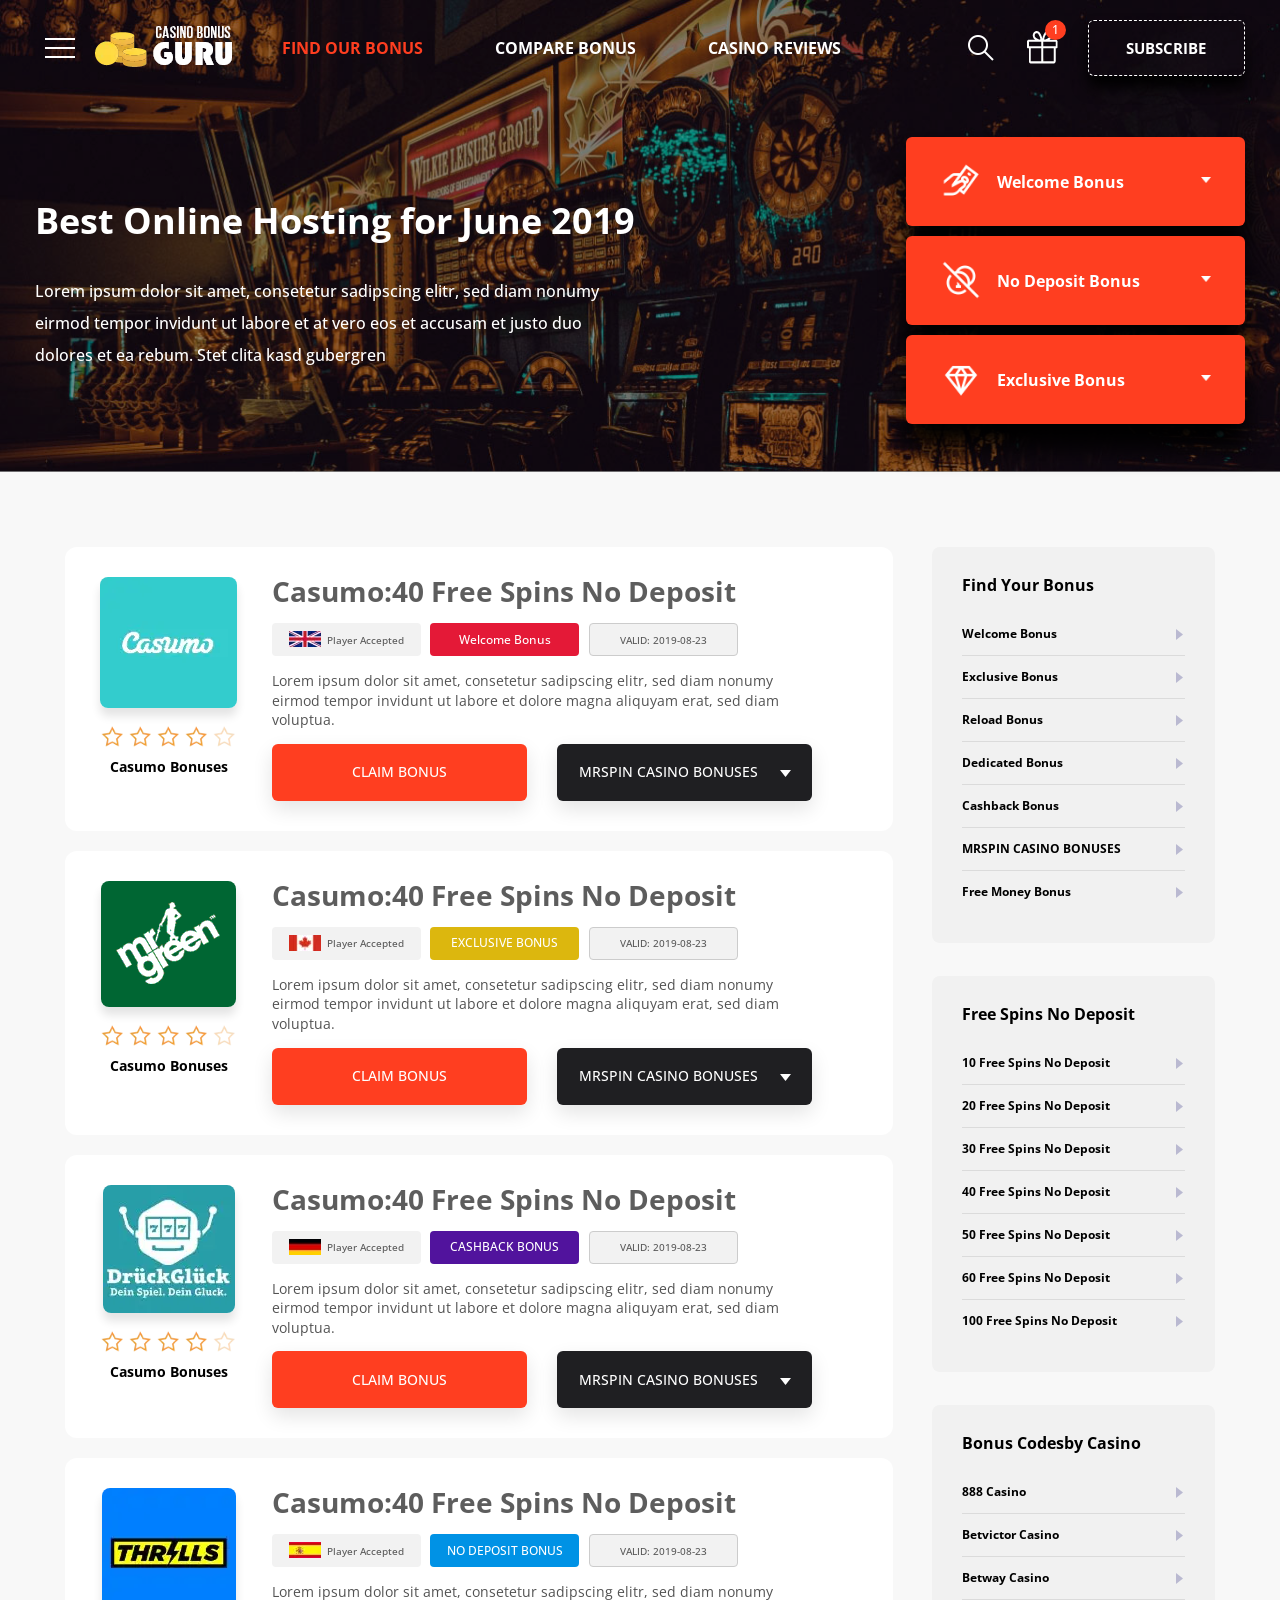
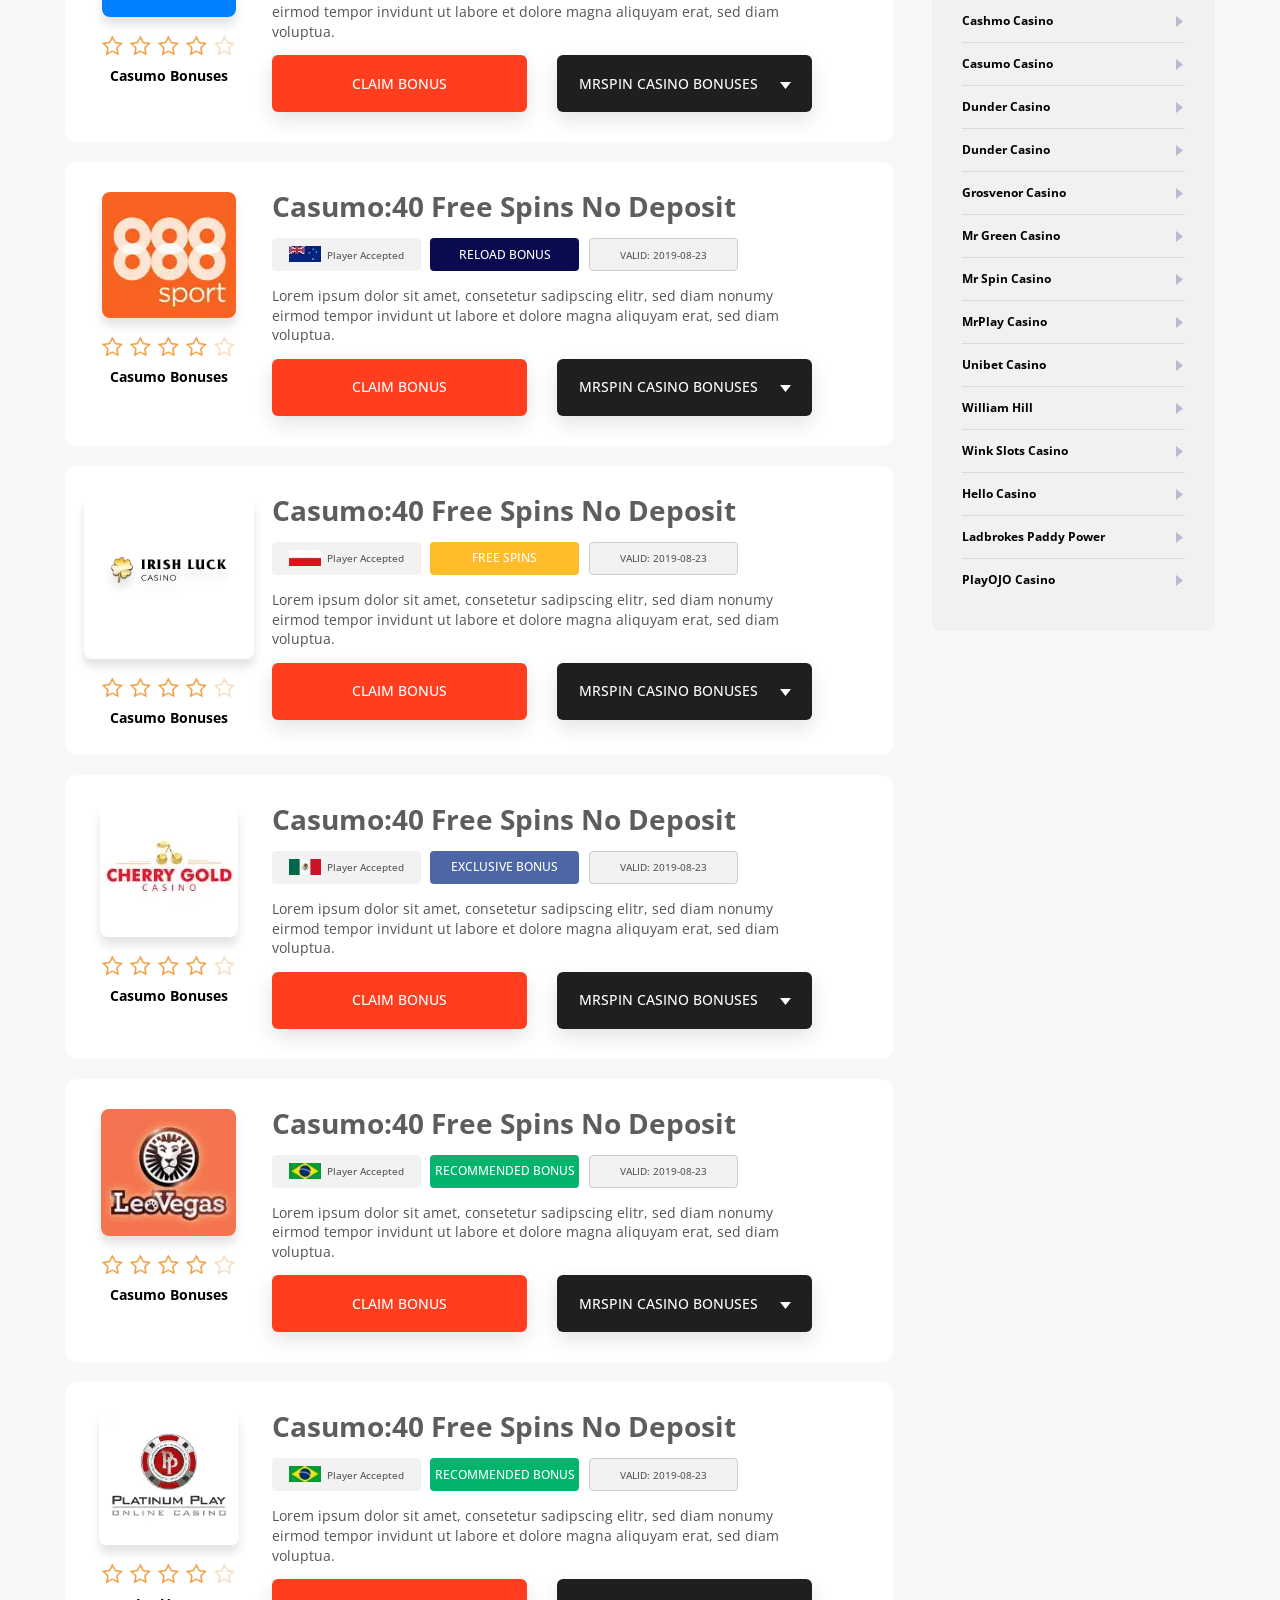
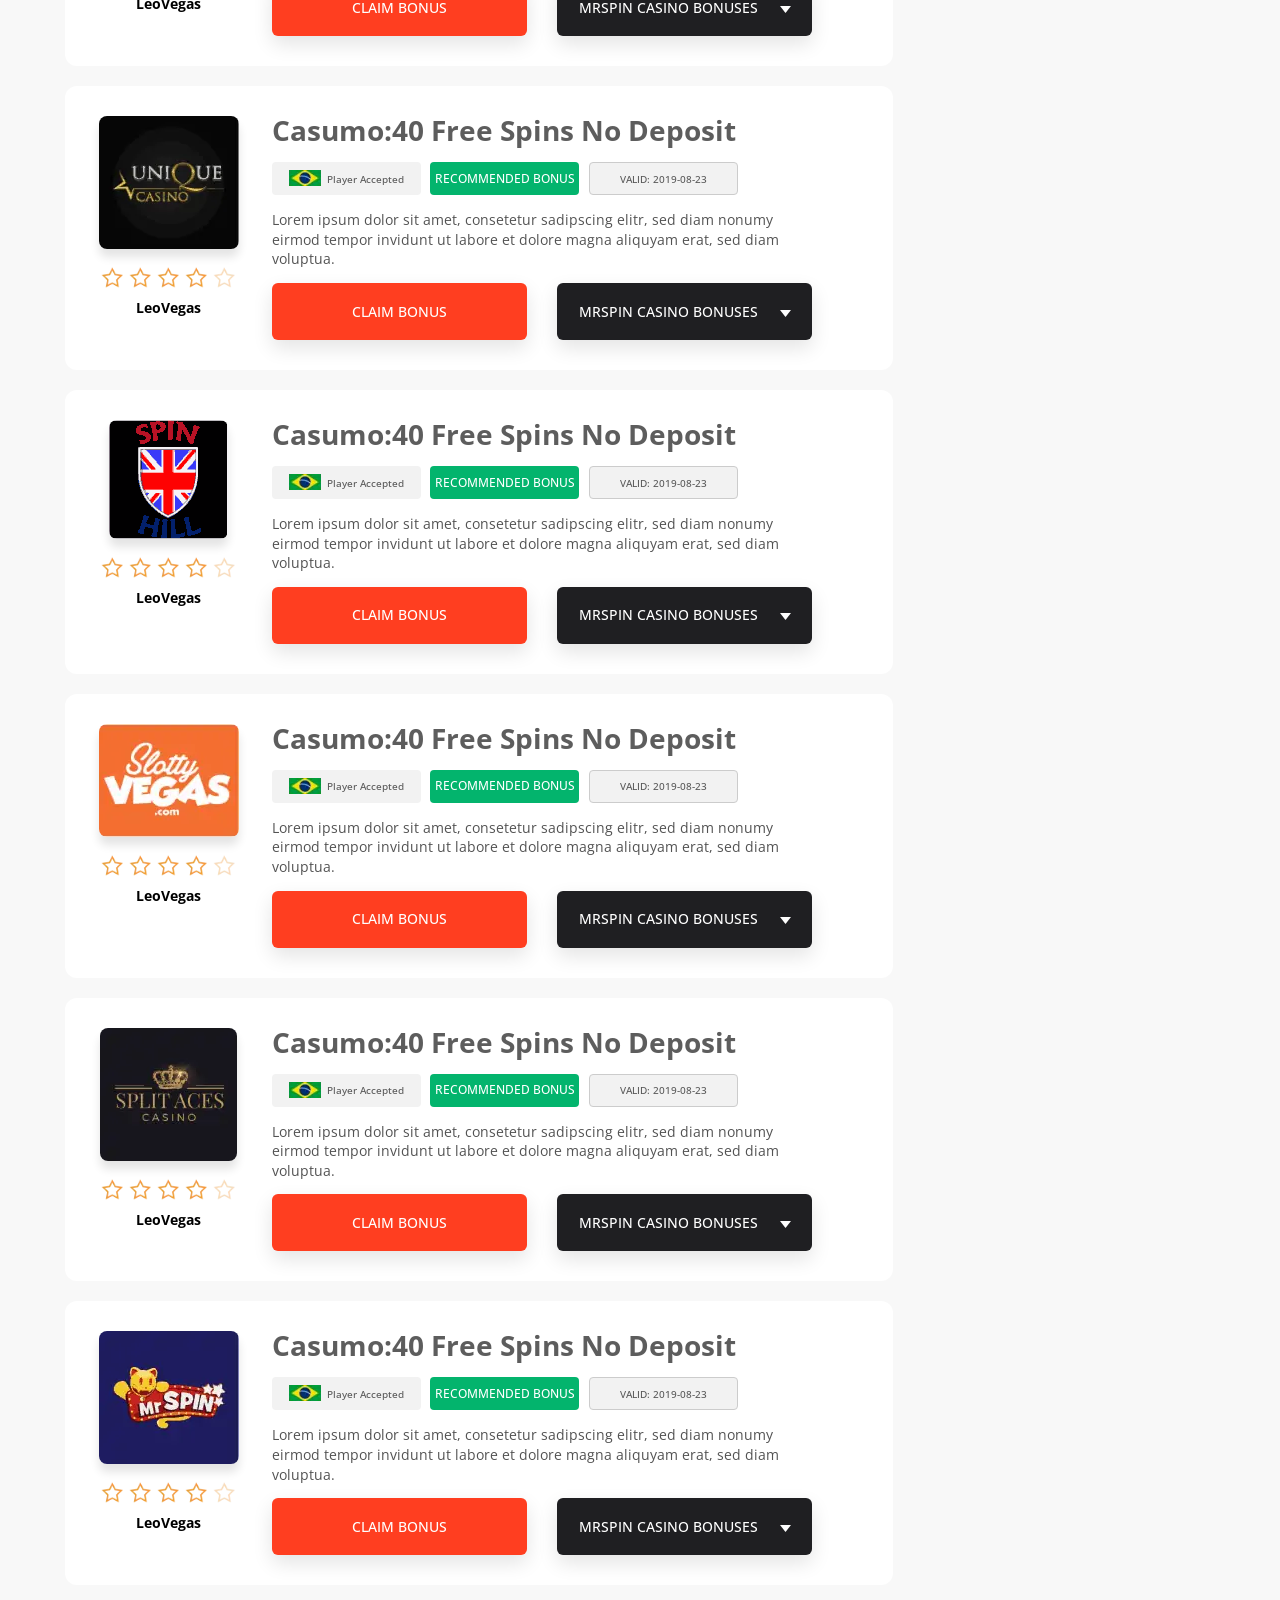
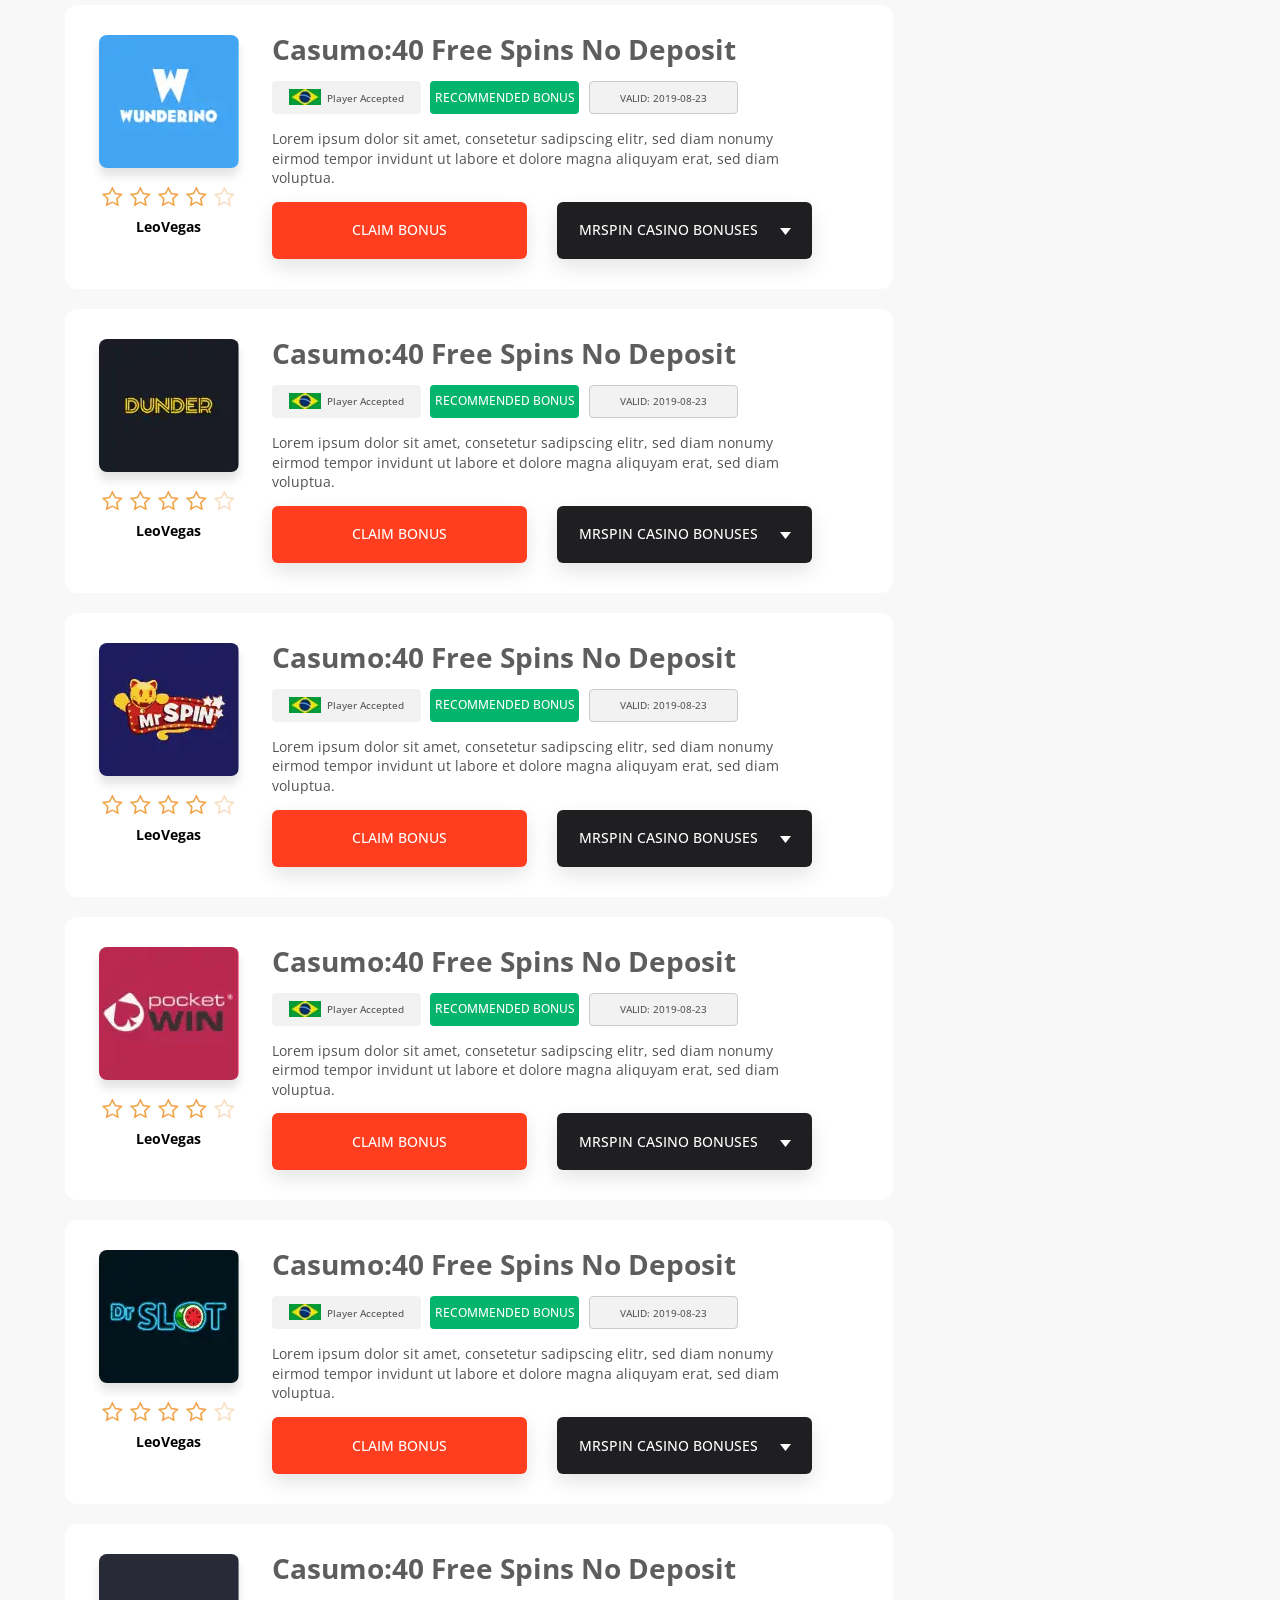
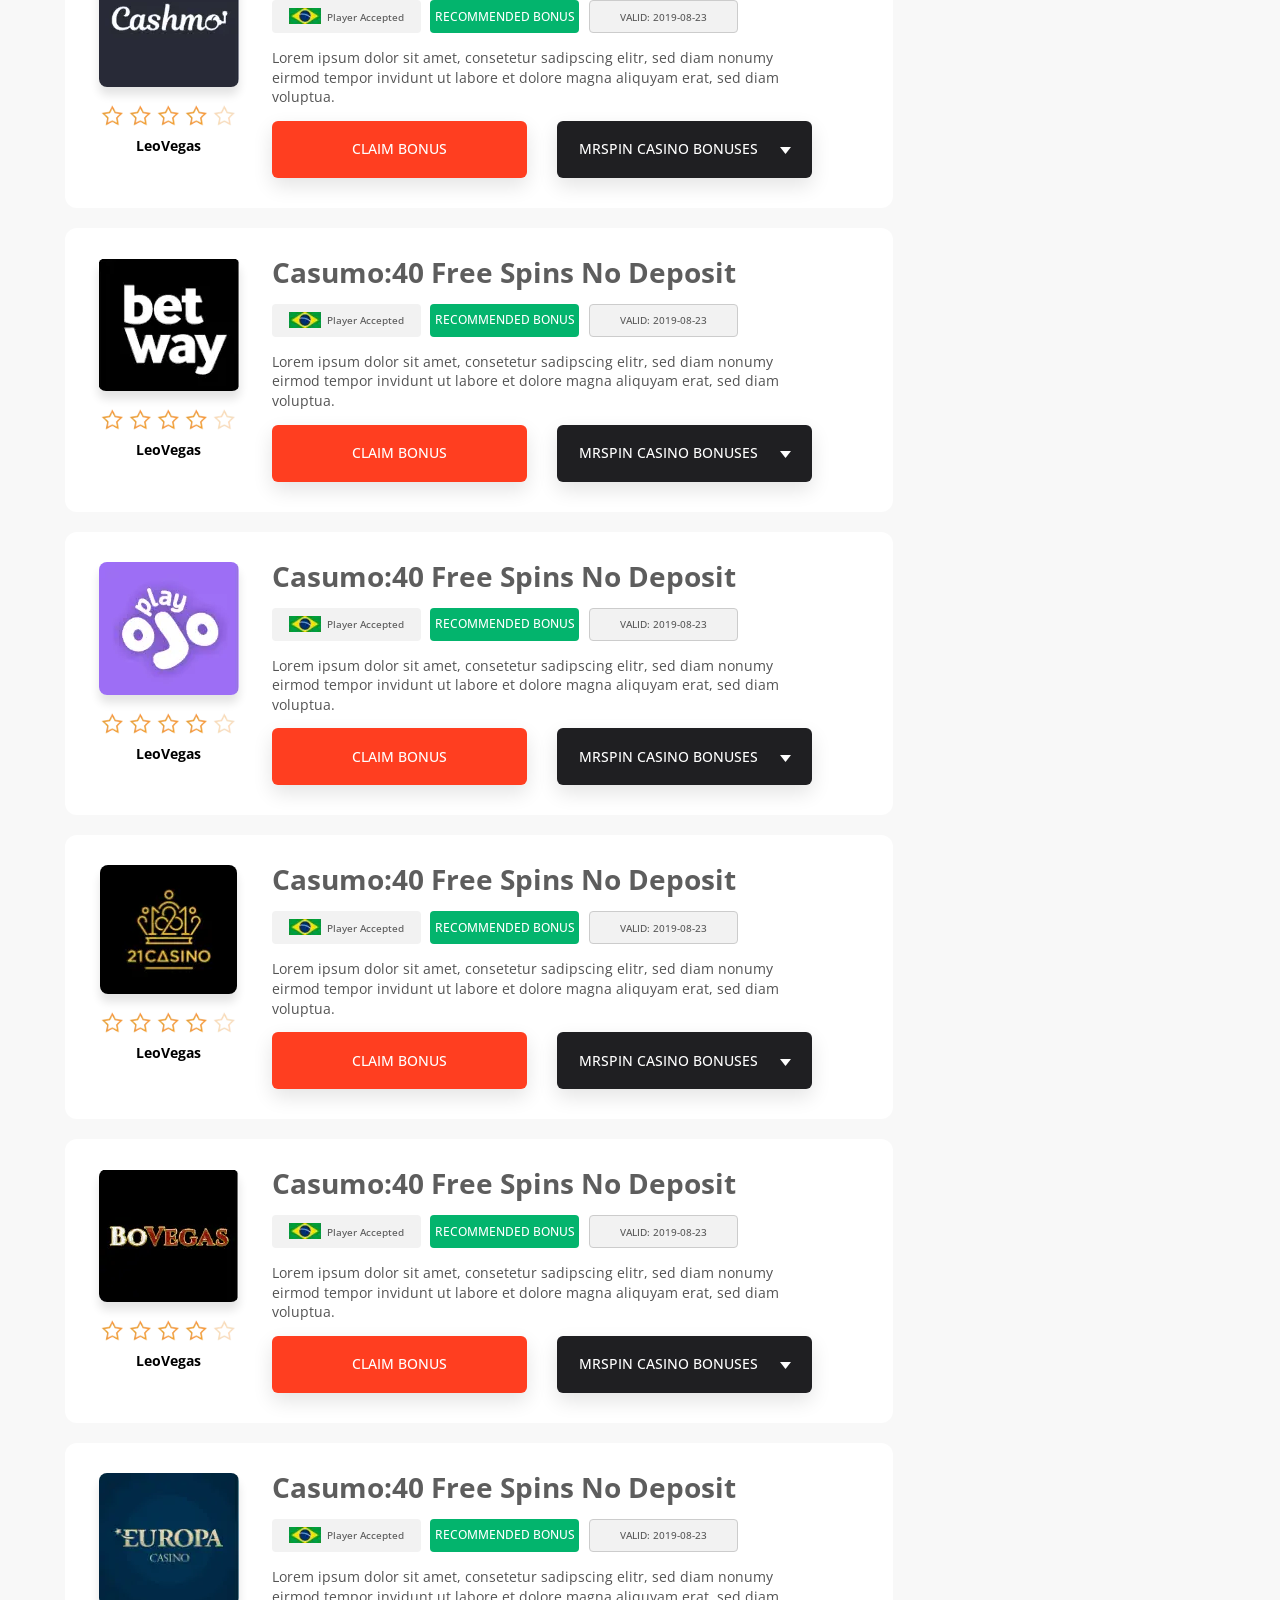
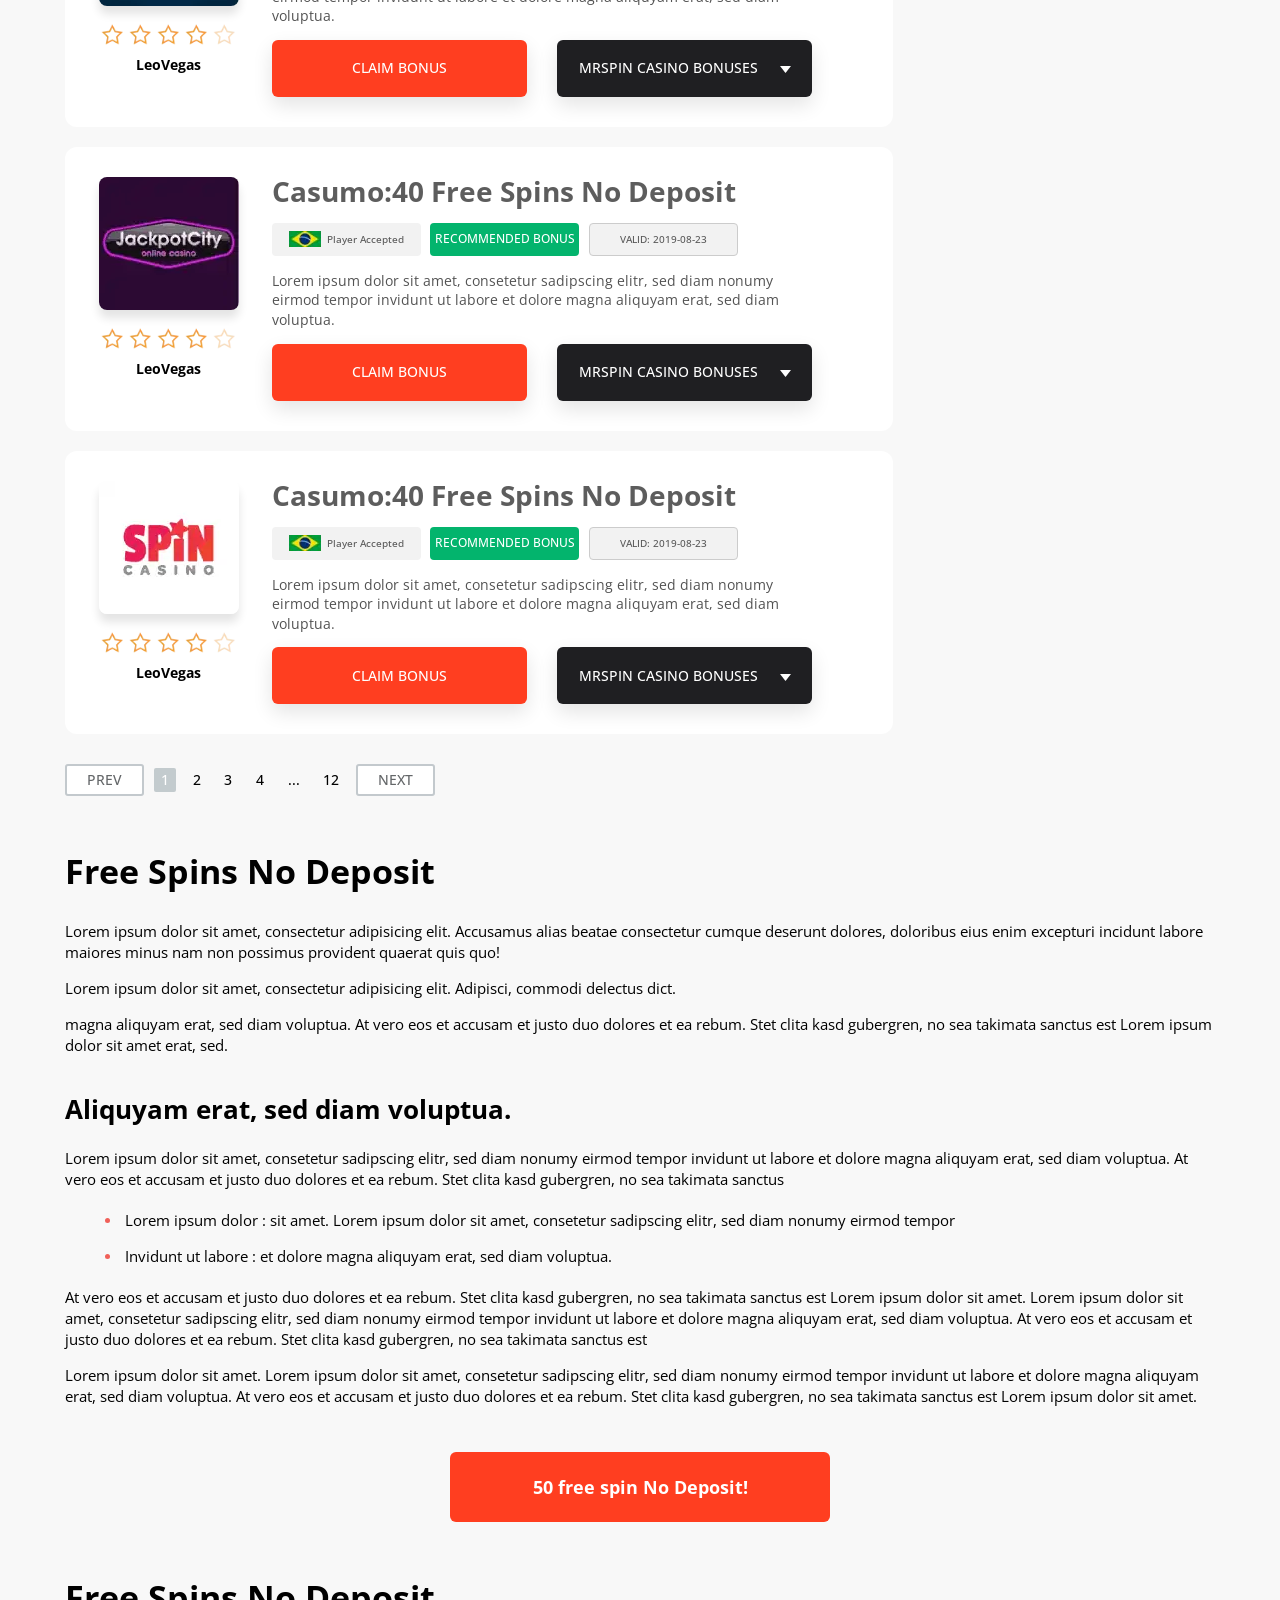
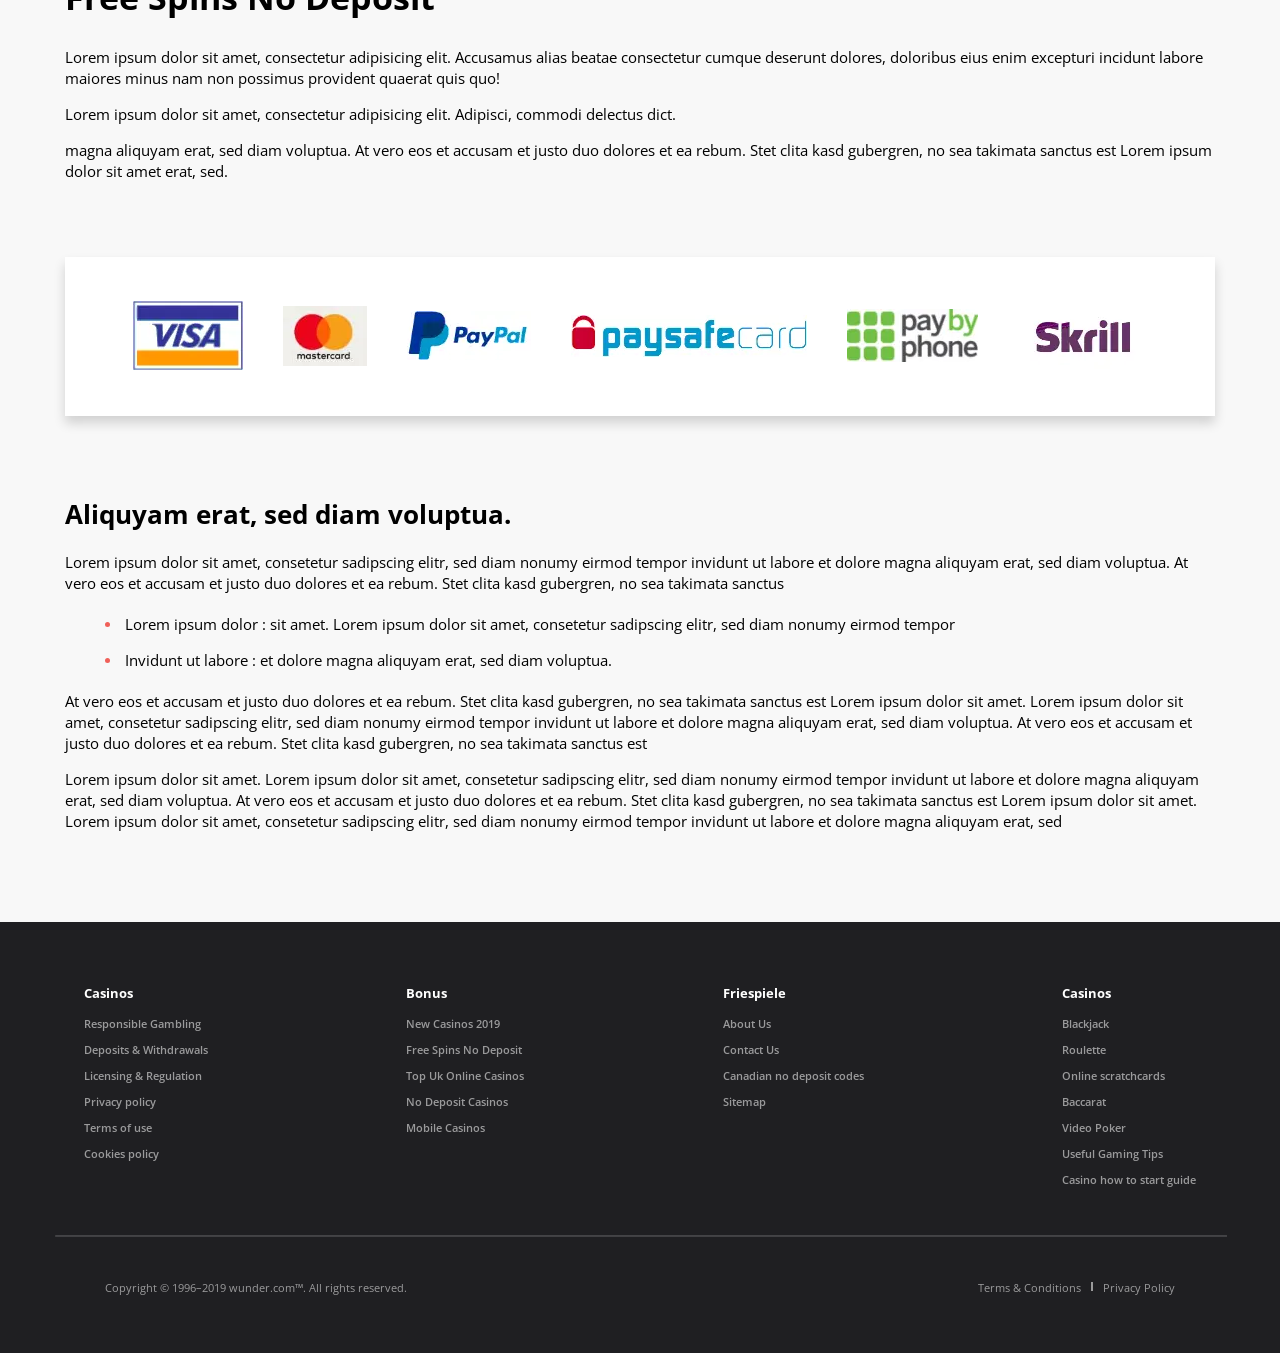
==== commit 5d4a84a2: "small changes" ====
--- a/index.html
+++ b/index.html
@@ -98,7 +98,7 @@
       <div class="header__Content__btns">
         
         
-        <div class="header__Content__btns__btnContainer">
+        <div class="header__Content__btns__btnContainer headerFirstSidebBtn">
           <div class="header__Content__btns__btnContainer__IconsText">
             <picture>
               <source srcset="img/webp/cash-in-hand.webp" type="image/webp">
@@ -124,7 +124,7 @@
         </div>
         
         
-        <div class="header__Content__btns__btnContainer">
+        <div class="header__Content__btns__btnContainer headerSecondSidebBtn">
           <div class="header__Content__btns__btnContainer__IconsText">
             <picture>
               <source srcset="img/webp/nocash.webp" type="image/webp">
@@ -149,7 +149,7 @@
           </div>
         </div>
         
-        <div class="header__Content__btns__btnContainer">
+        <div class="header__Content__btns__btnContainer headerThirdSidebBtn">
           <div class="header__Content__btns__btnContainer__IconsText ">
             <picture>
               <source srcset="img/webp/diamond.webp" type="image/webp">
--- a/css/main.css
+++ b/css/main.css
@@ -102,11 +102,15 @@
 strong {
   font-weight: bolder; }
 
-@keyframes moveUL {
+@keyframes moveNavIn {
   0% {
-    transform: translateX(-30rem); }
-  70% {
-    transform: translateX(3rem); }
+    transform: translateX(-200%); }
+  100% {
+    transform: translateX(0); } }
+
+@keyframes moveNavAway {
+  0% {
+    transform: translateX(-200%); }
   100% {
     transform: translateX(0); } }
 
@@ -183,16 +187,20 @@
       .searchModal__content__close:hover .searchModal__content__close__btn:after {
         background-color: #ff0c0c; }
     .searchModal__content__box {
-      border-radius: 8px;
+      border-radius: 6px;
       width: 100%;
       display: flex;
       justify-content: flex-start;
       align-items: center;
       height: 15vh;
       background-color: white; }
+      @media (max-width: 950px) {
+        .searchModal__content__box {
+          border-radius: 2px; } }
       @media (max-width: 600px) {
         .searchModal__content__box {
-          height: 10vh; } }
+          height: 10vh;
+          border-radius: 0; } }
       @media (max-width: 450px) {
         .searchModal__content__box {
           height: 9vh; } }
@@ -202,15 +210,21 @@
         height: 100%;
         background-color: #FF3E23;
         color: #FFFFFF;
-        border-radius: 8px;
+        border-radius: 6px;
         border-top-left-radius: 0;
         border-bottom-left-radius: 0;
         font-size: 3rem; }
         .searchModal__content__box input[type=submit]:hover {
           cursor: pointer; }
+        @media (max-width: 950px) {
+          .searchModal__content__box input[type=submit] {
+            font-size: 2.5rem;
+            width: 21%;
+            border-radius: 2px; } }
         @media (max-width: 600px) {
           .searchModal__content__box input[type=submit] {
-            width: 25%; } }
+            width: 25%;
+            border-radius: 0; } }
         @media (max-width: 450px) {
           .searchModal__content__box input[type=submit] {
             padding: 2rem 1rem;
@@ -220,7 +234,7 @@
       .searchModal__content__box input {
         height: 100%;
         padding: 1rem;
-        font-size: 4rem;
+        font-size: 3.5rem;
         color: #212529;
         background-color: transparent; }
       .searchModal__content__box input[type=search] {
@@ -342,7 +356,8 @@
       @media (max-width: 850px) {
         .sectionBonusList__allItems__item {
           flex-flow: row wrap;
-          height: auto; } }
+          height: auto;
+          padding: 3.5rem 3rem; } }
       .sectionBonusList__allItems__item a {
         text-decoration: rgba(26, 26, 26, 0.65) underline; }
       .sectionBonusList__allItems__item span {
@@ -371,22 +386,28 @@
       .sectionBonusList__allItems__item__leftLogoText {
         height: 100%;
         text-align: center; }
+        @media (max-width: 850px) {
+          .sectionBonusList__allItems__item__leftLogoText {
+            height: 50%; } }
         @media (max-width: 700px) {
           .sectionBonusList__allItems__item__leftLogoText {
             order: 1; } }
         @media (max-width: 500px) {
           .sectionBonusList__allItems__item__leftLogoText {
-            width: 40%; } }
+            width: 40%;
+            height: 33%; } }
         .sectionBonusList__allItems__item__leftLogoText img {
           height: 6.5rem;
           border-radius: 8px;
           box-shadow: 0 8px 10px rgba(0, 0, 0, 0.11); }
-        .sectionBonusList__allItems__item__leftLogoText h2 {
+        .sectionBonusList__allItems__item__leftLogoText a {
+          display: block;
           margin-top: 0.8rem;
           font-size: 1.4rem;
           color: #1A1A1A;
           opacity: 0.65;
-          font-weight: bold; }
+          font-weight: bold;
+          text-decoration: none; }
       .sectionBonusList__allItems__item__name {
         color: #1A1A1A;
         opacity: 0.65;
@@ -463,7 +484,7 @@
           background-color: #FF3E20;
           height: 5.7rem;
           width: 100%;
-          max-width: 26.7rem;
+          max-width: 32.7rem;
           border-radius: 8px;
           box-shadow: 0 8px 10px rgba(0, 0, 0, 0.11);
           color: white;
@@ -550,6 +571,9 @@
         height: 100%;
         text-align: center;
         display: flex; }
+        @media (max-width: 1100px) {
+          .sectionBottomText__bonus__allBonus__item__leftLogoText {
+            height: 24%; } }
         @media (max-width: 500px) {
           .sectionBottomText__bonus__allBonus__item__leftLogoText {
             width: 85%; } }
@@ -1158,11 +1182,6 @@
         margin-bottom: 2rem;
         font-size: 1.6rem;
         font-weight: bolder; }
-      .sectionMain__sideWidget__widget ul .active {
-        color: #FF3E20; }
-        .sectionMain__sideWidget__widget ul .active img {
-          filter: invert(25%) sepia(19%) saturate(505%) hue-rotate(202deg) brightness(100%) contrast(7%);
-          transform: rotate(-90deg); }
       .sectionMain__sideWidget__widget ul li a {
         font-size: 1.2rem;
         font-weight: bold;
@@ -1668,7 +1687,7 @@
   display: flex;
   justify-content: center;
   align-items: flex-start;
-  background-image: url("../img/webp/headerBG.webp");
+  background-image: url("../img/heroBG.jpg");
   background-size: 100% 100%;
   background-position: center;
   background-repeat: no-repeat;
@@ -1968,7 +1987,8 @@
         box-shadow: 0 2.4rem 2.5rem black;
         position: relative; }
         .header__Content__btns__btnContainer:hover {
-          background-color: #E92304; }
+          background-color: #E92304;
+          cursor: pointer; }
         @media (max-width: 840px) {
           .header__Content__btns__btnContainer {
             padding: 0 5% 0 3%; } }
@@ -2056,9 +2076,6 @@
           transform: translateY(-5px); }
         .header__Content__btns__btnContainer .thirdBtnOptions .rotateUp {
           transform: rotate(-180deg); }
-
-.no-webp .header {
-  background-image: url("../img/heroBG.jpg"); }
 
 .footer {
   display: flex;
@@ -2168,8 +2185,8 @@
   height: 100vh;
   background-color: #FF3E20;
   z-index: 1000;
-  transition: all 1s;
-  overflow: hidden; }
+  overflow: hidden;
+  transition: transform 0.3s; }
   .nav__close {
     position: absolute;
     top: 1.5rem;
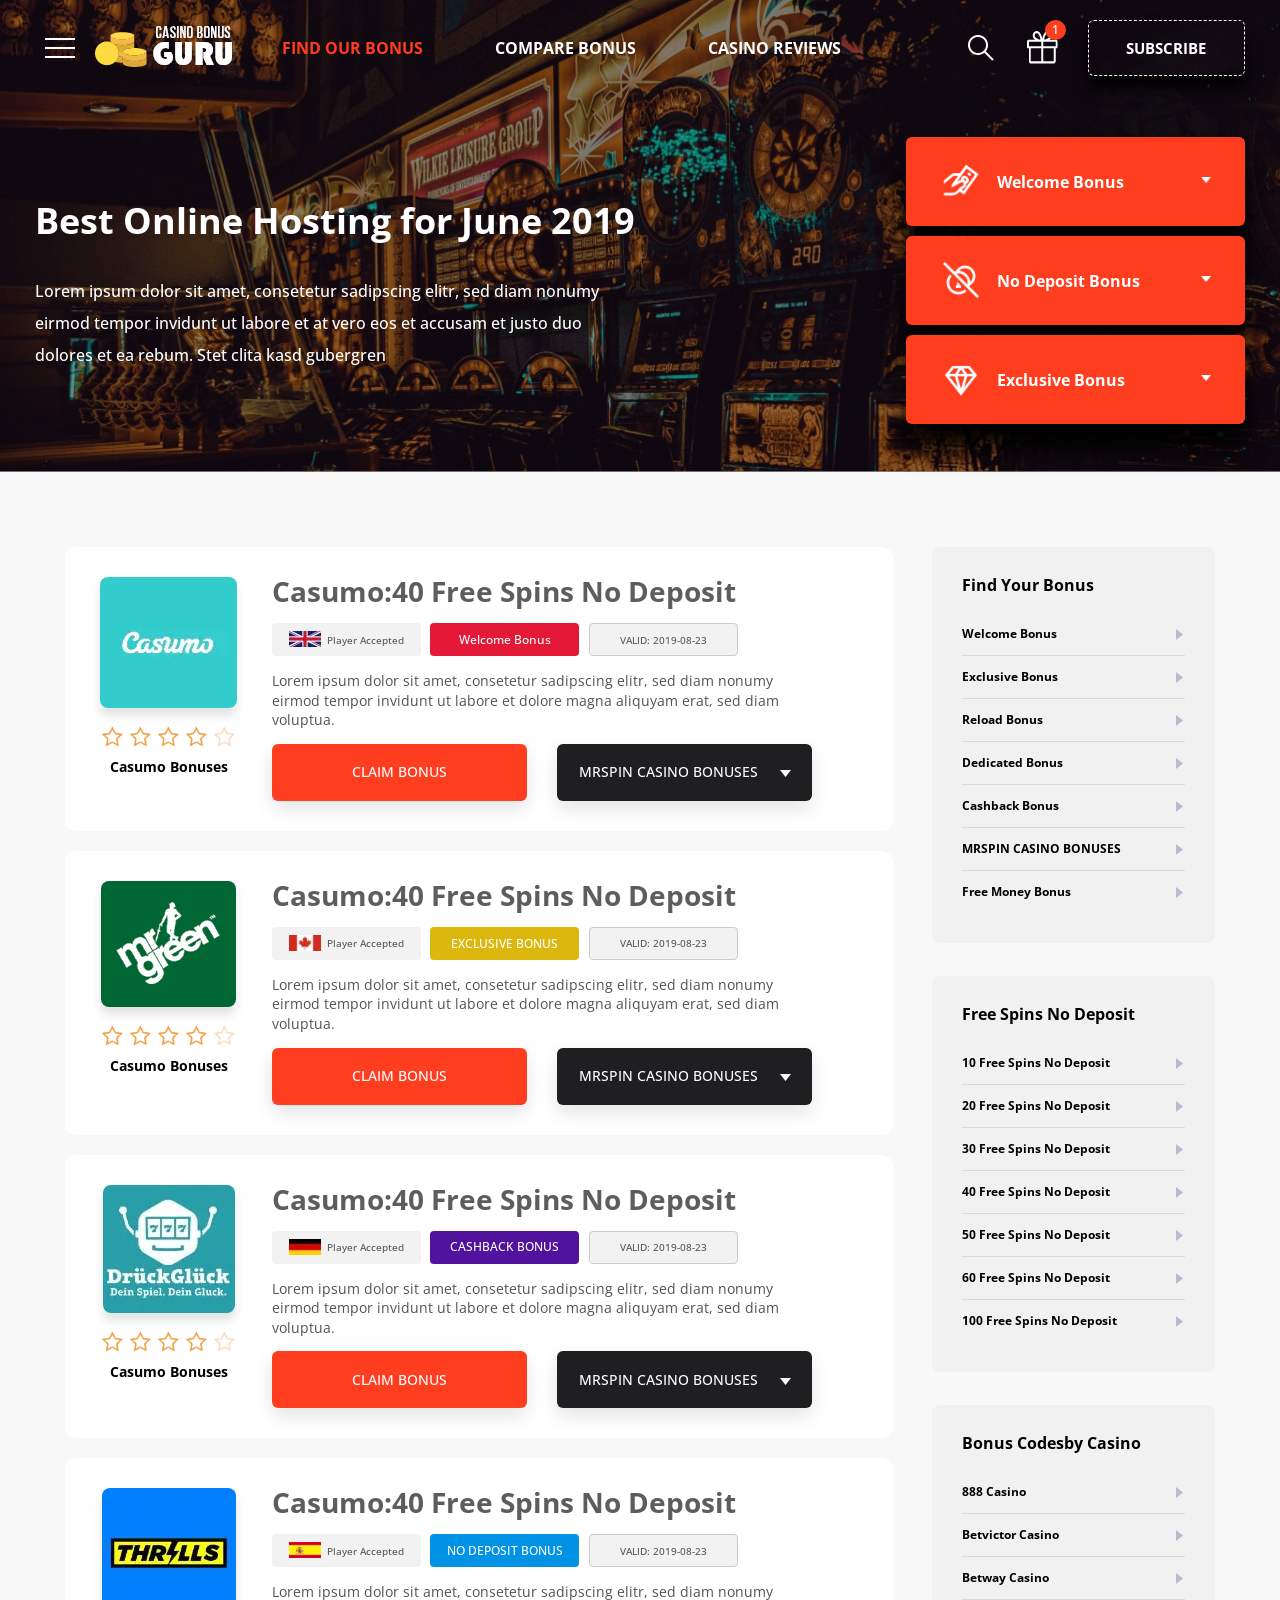
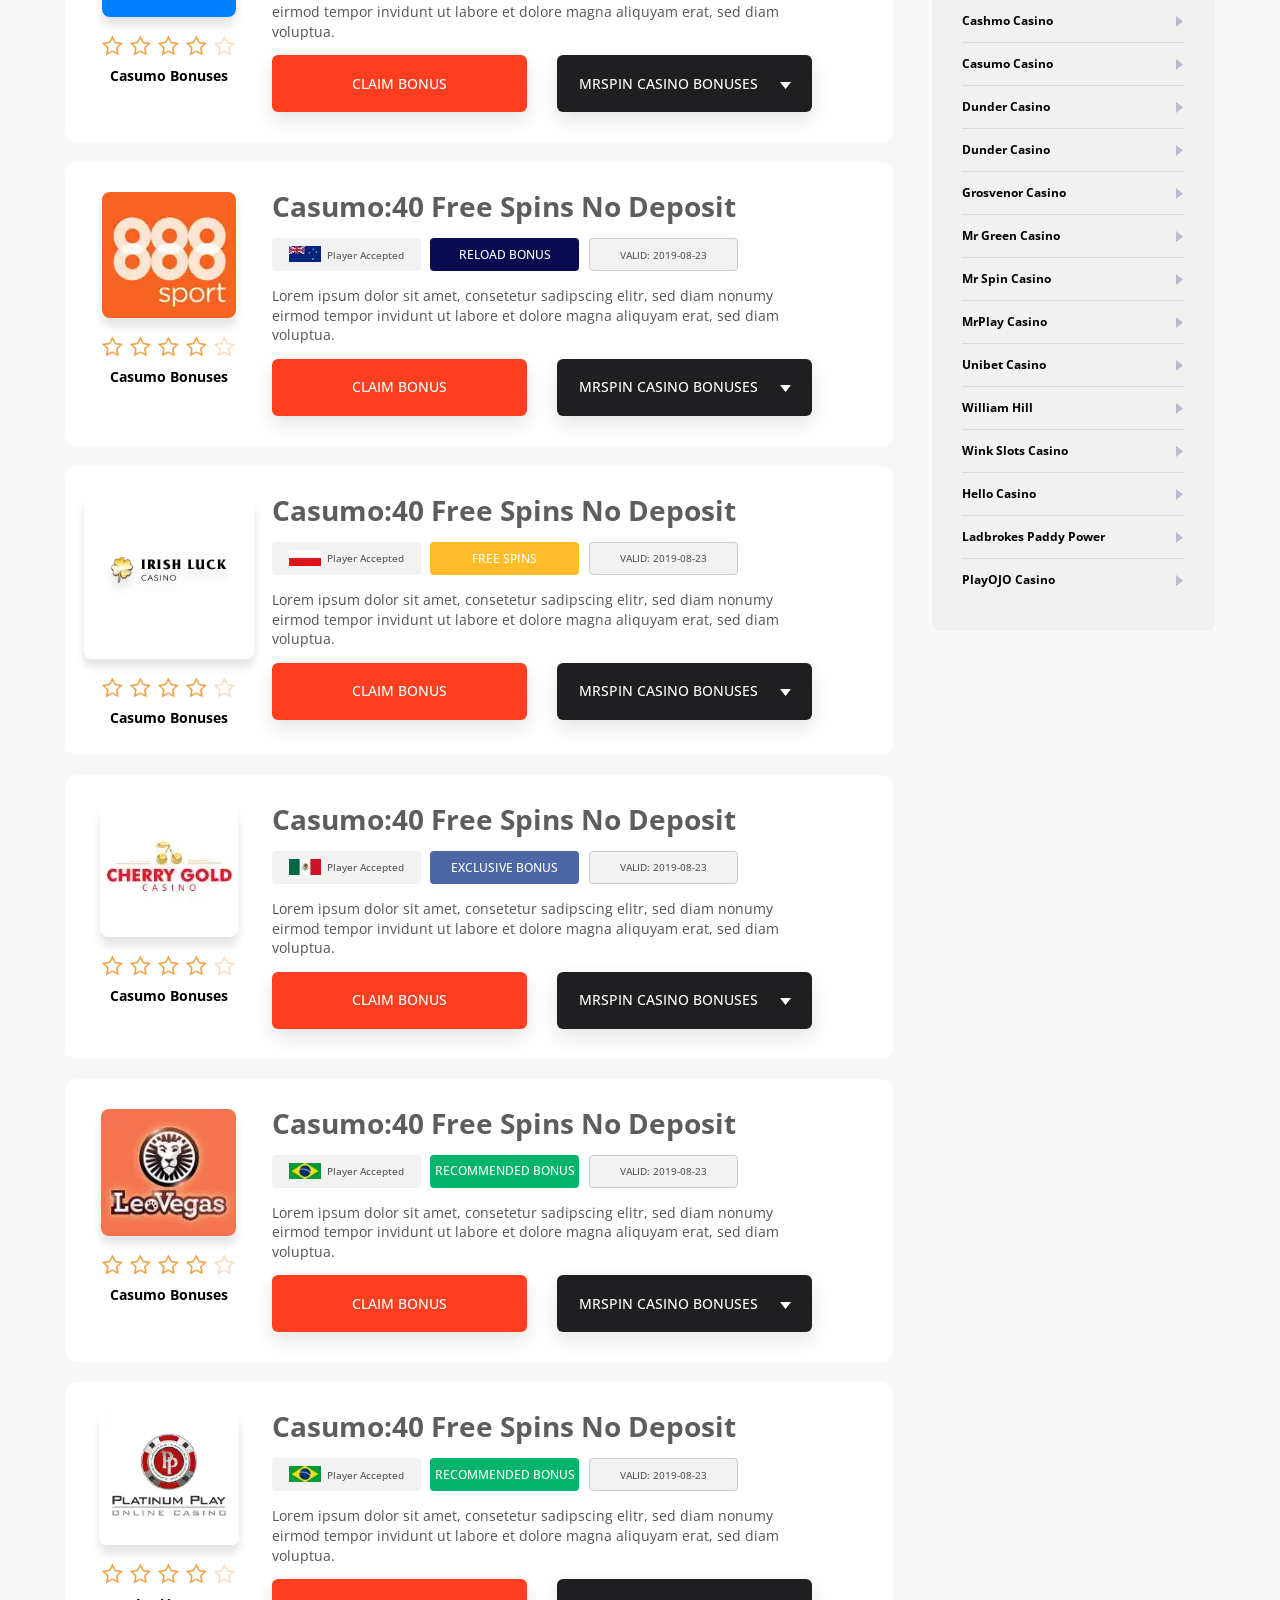
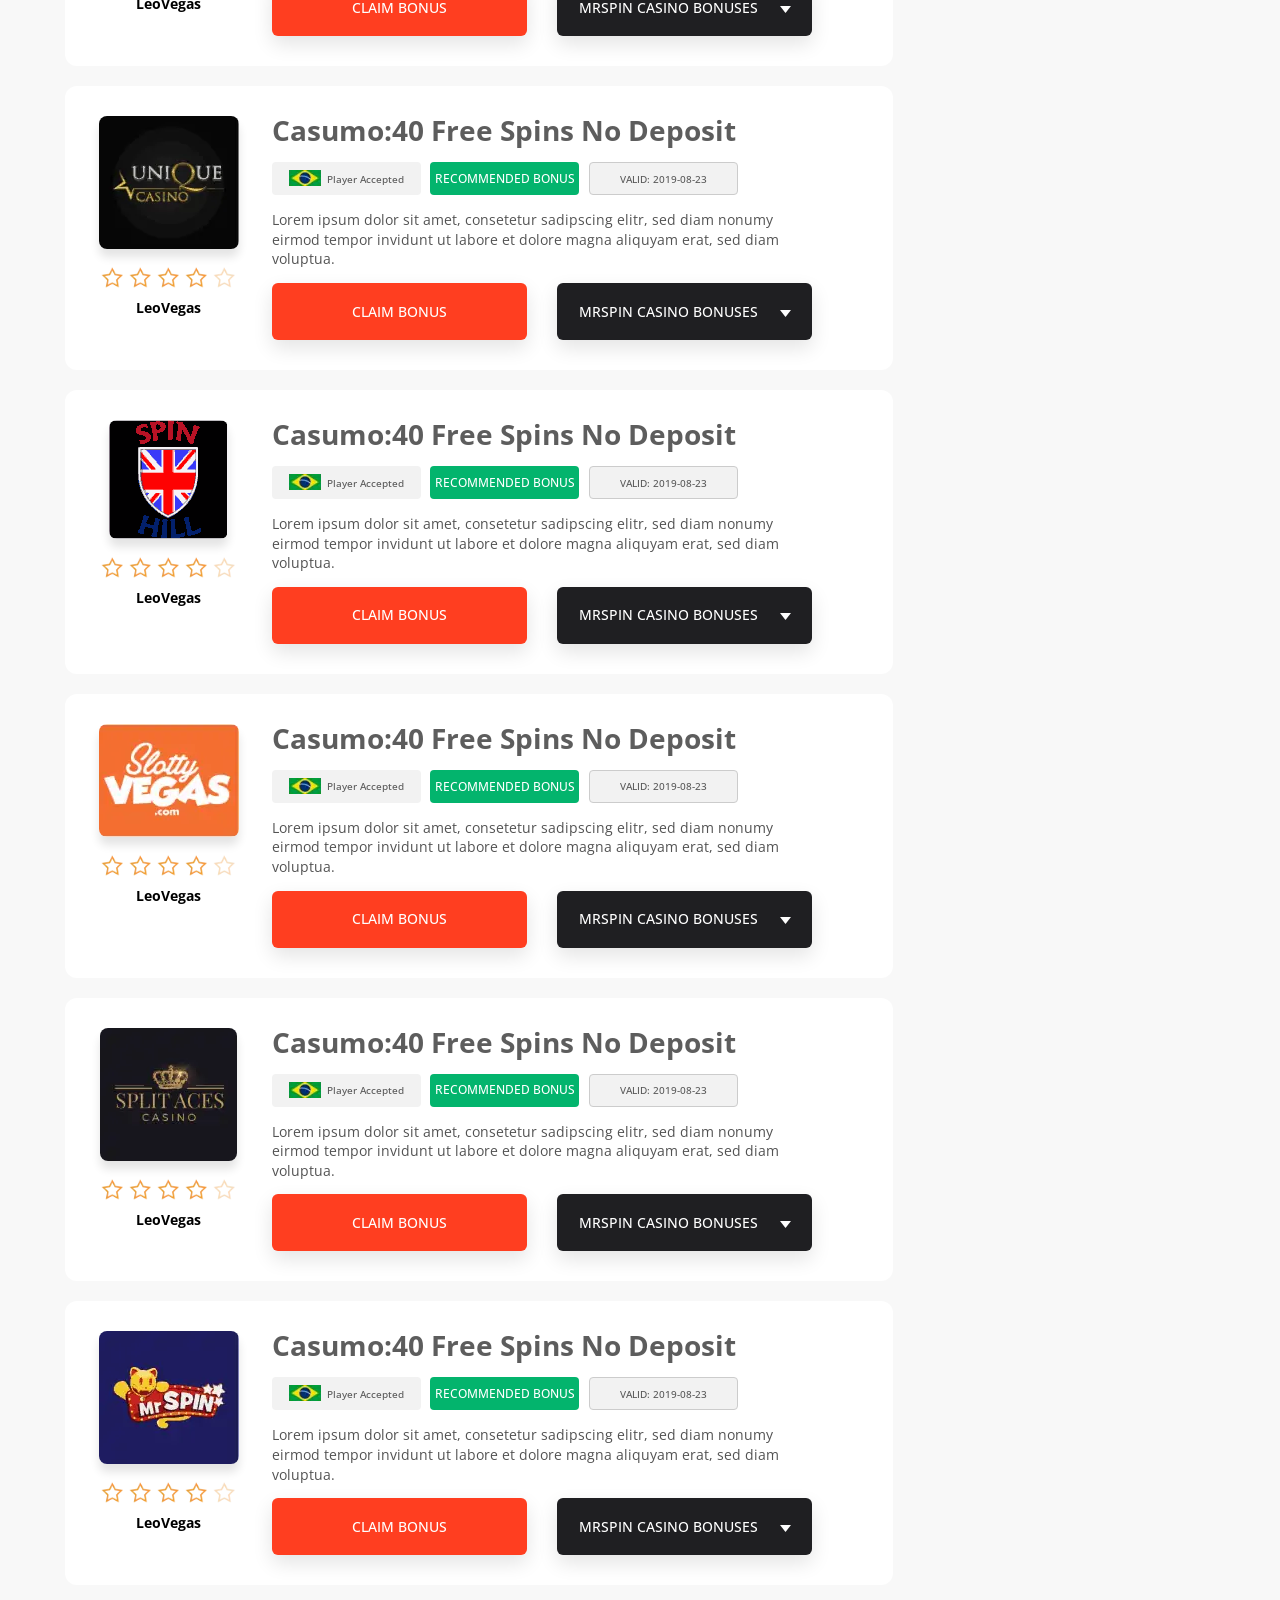
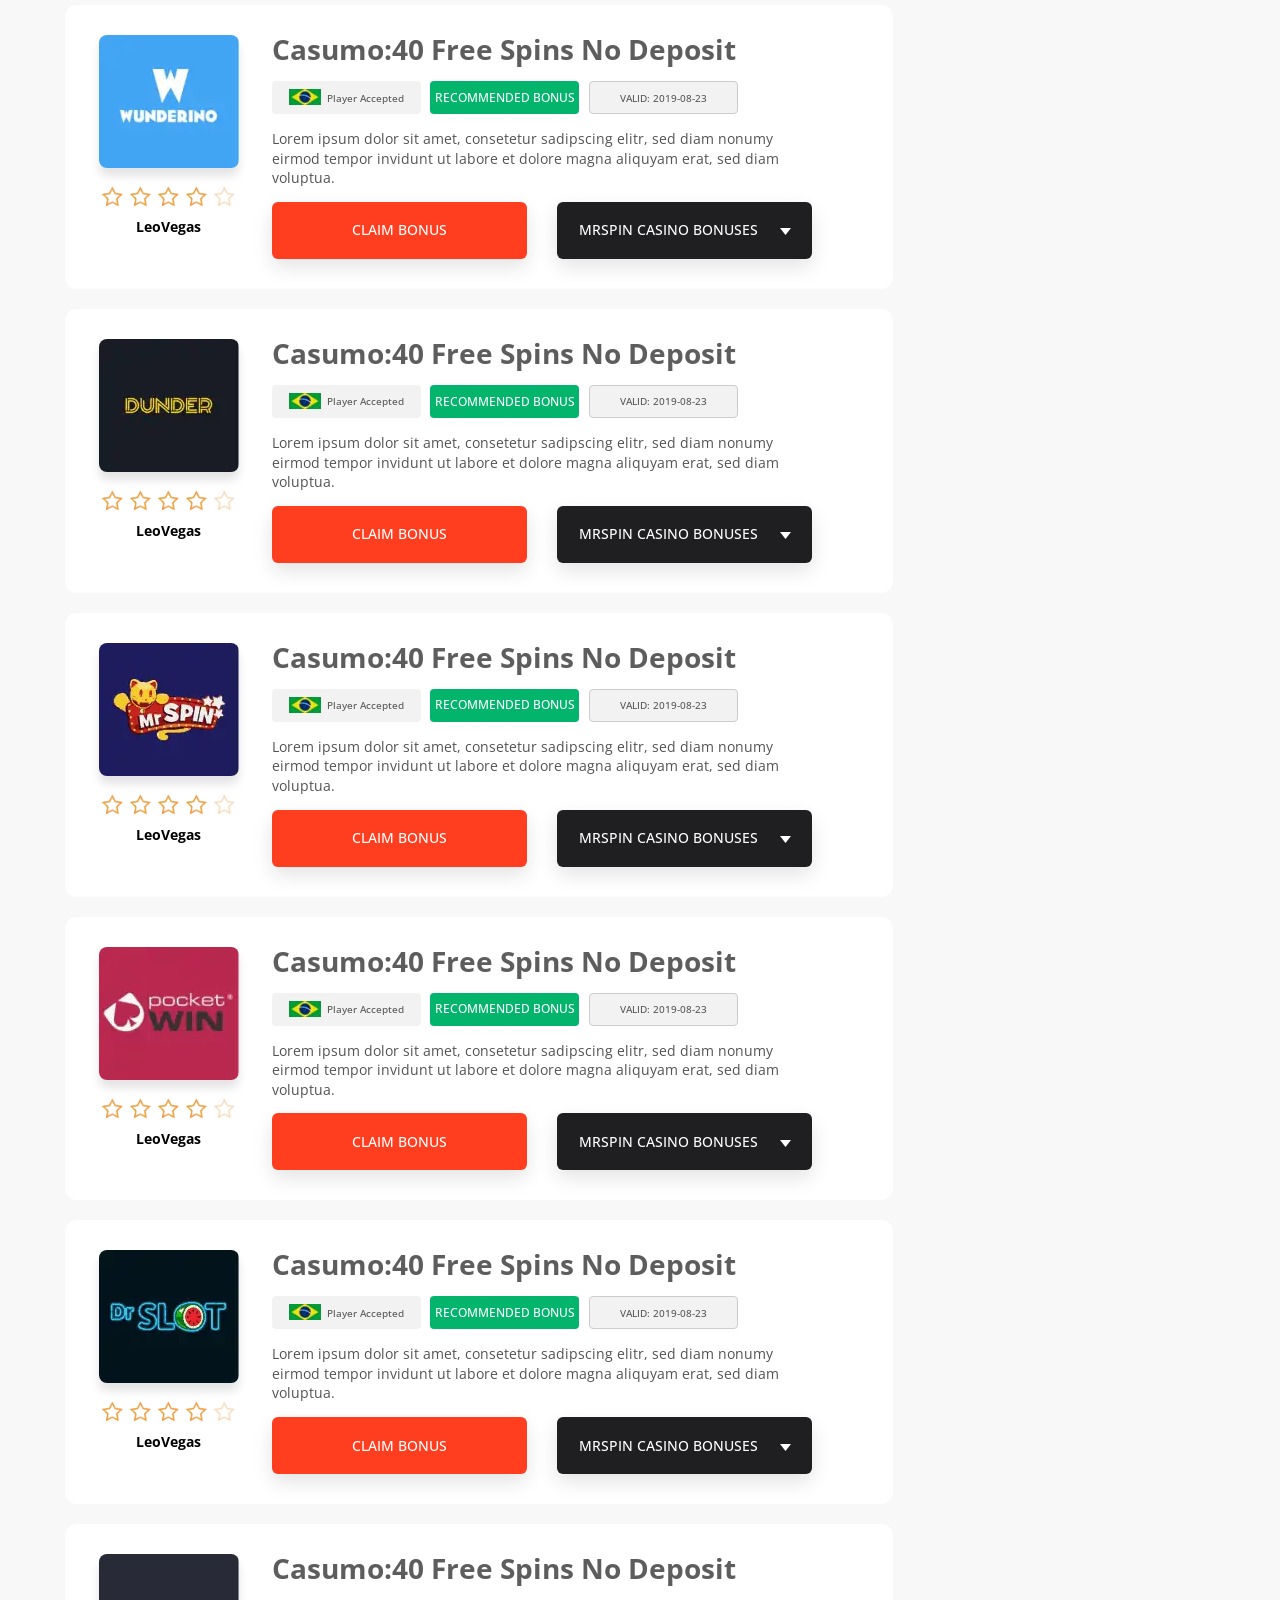
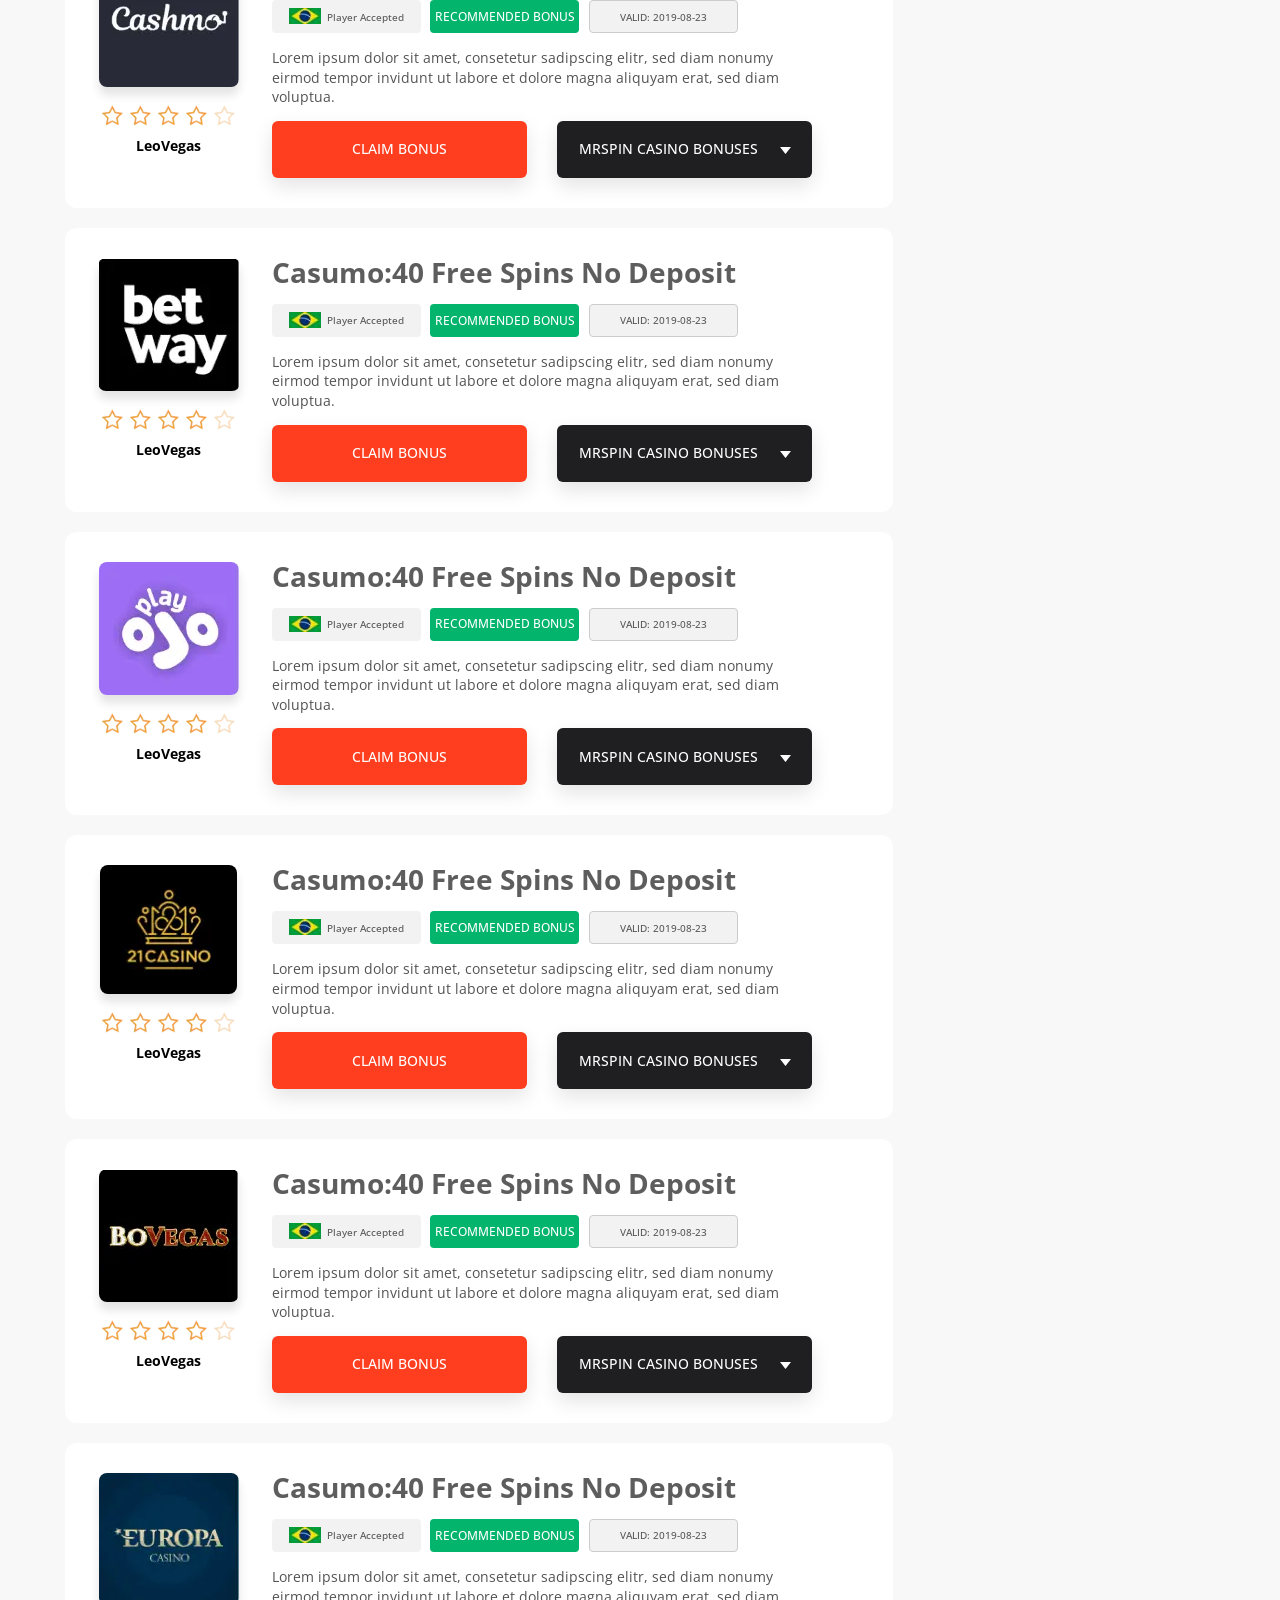
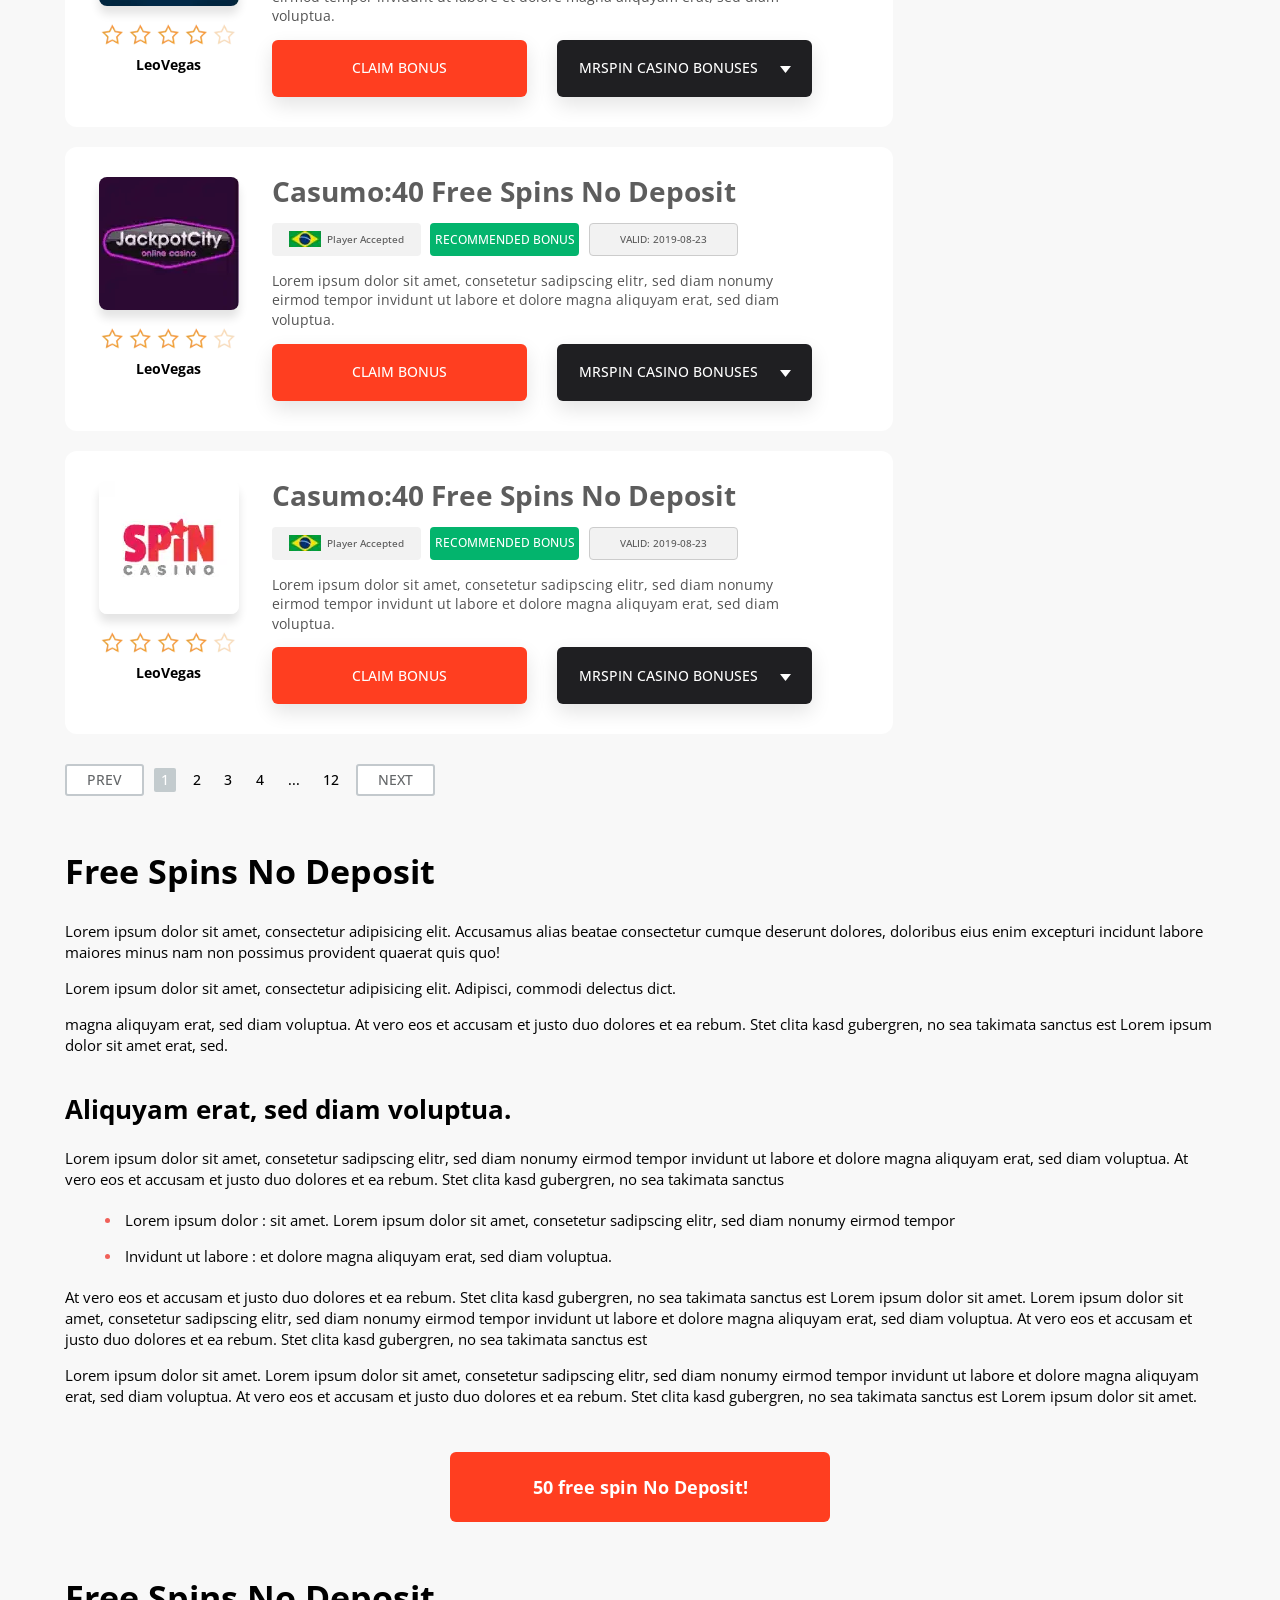
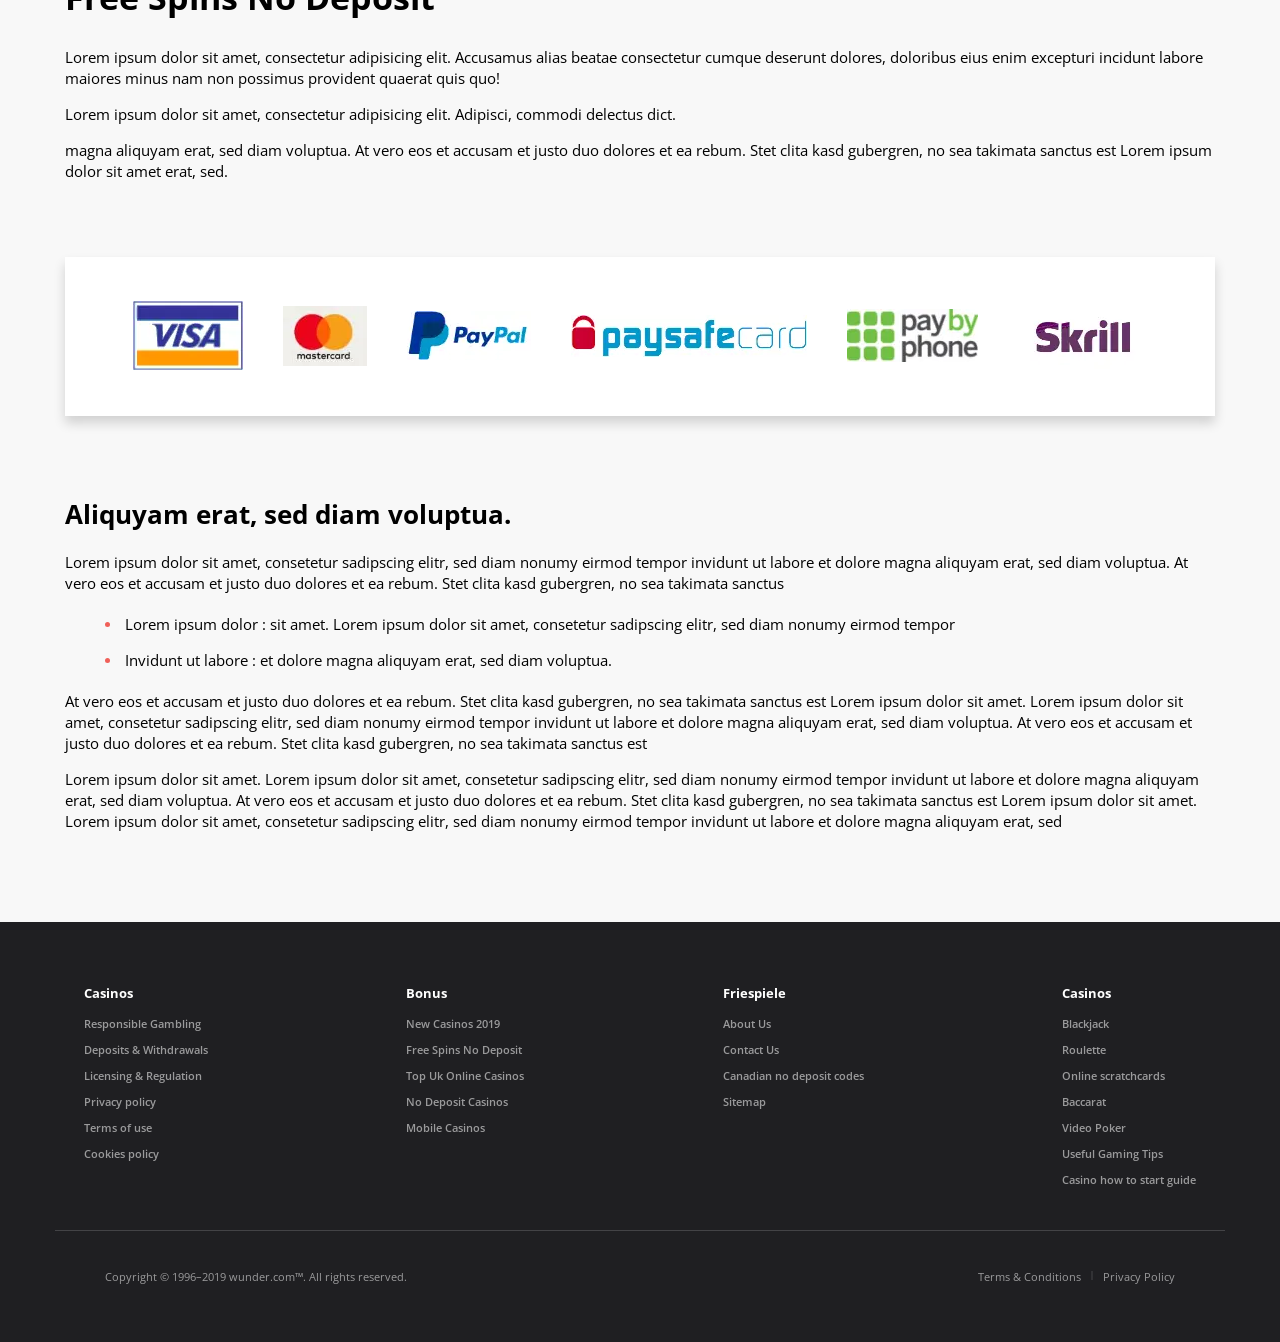
==== commit a2f967ad: "changed nav bar" ====
--- a/index.html
+++ b/index.html
@@ -3743,7 +3743,7 @@
     
     </div>
     
-    <hr>
+    <span></span>
     
     
     <div class="footer__bottom">
@@ -3808,6 +3808,28 @@
 
 </div>
 
+<div class="searchModal closeModal subscribeModal giftModal">
+  
+  <div class="searchModal__content">
+    
+    <div class="searchModal__content__close giftModalCloseBtn">
+      <div class="searchModal__content__close__btn"></div>
+    
+    </div>
+    
+    
+    <form action="#" class="searchModal__content__box">
+      
+      <input type="text" placeholder="Your Favourite Email">
+      
+      <input type="submit" value="Get Gift">
+    </form>
+  </div>
+
+
+
+</div>
+
 <!--<script src="js/modernizr-custom.js"></script>-->
 <script src="js/script.js"></script>
 
--- a/css/main.css
+++ b/css/main.css
@@ -1,2251 +1 @@
-html, body, div, span, h1, h2, h3, h4, h5, h6, button, p, blockquote, pre, a, abbr, address, cite, code, del, dfn, em, img, ins, kbd, q, s, samp, small, strong, sub, sup, b, u, i, dl, dt, dd, ol, ul, li, fieldset, form, label, legend, table, caption, tbody, tfoot, thead, tr, th, td, article, aside, canvas, figure, figcaption, footer, header, nav, output, section, time, mark, audio, video, input, textarea, select {
-  margin: 0;
-  padding: 0;
-  border: 0;
-  /* inherits the browser's font properties: font-size 16px */
-  font: inherit;
-  /*  specifies the vertical alignment of an inline element */
-  vertical-align: baseline;
-  box-sizing: border-box;
-  /*  specifies the height of line boxes within the element. */
-  line-height: 1;
-  border-radius: 0;
-  /* no outline around anything */
-  outline: none;
-  /* inherit the color value of the parent */
-  color: inherit; }
-
-ol, ul {
-  /* no bullets in lists */
-  list-style: none; }
-
-a {
-  /* the color of the font for anchor tags is inherited */
-  color: inherit;
-  /* no underline */
-  text-decoration: none; }
-
-button {
-  /* turn the cursor into a pointing finger */
-  cursor: pointer;
-  background-color: transparent; }
-
-blockquote, q {
-  /* no quotes */
-  quotes: none; }
-
-table {
-  /* no spacing between cells*/
-  border-spacing: 0;
-  /*borders are collapsed - adjacent table cells share borders */
-  border-collapse: collapse; }
-
-sup {
-  vertical-align: super;
-  font-size: small; }
-
-html {
-  font-size: 62.5%; }
-  @media screen and (min-width: 112.5em) {
-    html {
-      font-size: 75%; } }
-  @media screen and (min-width: 131.25em) {
-    html {
-      font-size: 87.5%; } }
-  @media screen and (min-width: 131.25em) and (min-width: 150em) {
-    html {
-      font-size: 93.75%; } }
-  @media screen and (min-width: 168.75em) {
-    html {
-      font-size: 100%; } }
-  @media screen and (min-width: 187.5em) {
-    html {
-      font-size: 112.5%; } }
-  @media screen and (min-width: 206.25em) {
-    html {
-      font-size: 125%; } }
-  @media screen and (min-width: 225em) {
-    html {
-      font-size: 137.5%; } }
-  @media screen and (min-width: 237.5em) {
-    html {
-      font-size: 150%; } }
-  @media screen and (min-width: 250em) {
-    html {
-      font-size: 157%; } }
-  @media screen and (max-width: 75em) {
-    html {
-      font-size: 56.25%; } }
-  @media screen and (max-width: 53.125em) {
-    html {
-      font-size: 50%; } }
-
-body {
-  font-family: 'Open Sans', sans-serif;
-  color: #fff;
-  font-weight: 400;
-  text-align: center; }
-
-img {
-  max-width: 100%;
-  width: 100%;
-  height: auto; }
-
-svg {
-  width: 2rem;
-  height: 2rem;
-  fill: white; }
-
-svg:hover {
-  cursor: pointer; }
-
-strong {
-  font-weight: bolder; }
-
-@keyframes moveNavIn {
-  0% {
-    transform: translateX(-200%); }
-  100% {
-    transform: translateX(0); } }
-
-@keyframes moveNavAway {
-  0% {
-    transform: translateX(-200%); }
-  100% {
-    transform: translateX(0); } }
-
-.btn {
-  font-size: 1.5rem;
-  padding: 1rem 4rem;
-  color: white;
-  box-sizing: border-box; }
-  .btn--primary {
-    opacity: 0.9; }
-    .btn--primary:hover {
-      opacity: 1;
-      transform: scale(1.05);
-      font-weight: 500; }
-  .btn--normal {
-    background-color: white;
-    opacity: 0.8;
-    padding: 1rem 3rem; }
-    .btn--normal:hover {
-      fill-opacity: 1; }
-  .btn:active {
-    transform: translateY(2px); }
-  .btn:hover {
-    cursor: pointer;
-    opacity: 1; }
-
-.searchModal {
-  position: fixed;
-  top: 0;
-  left: 0;
-  z-index: 999999;
-  width: 100vw;
-  height: 100%;
-  background-color: rgba(0, 0, 0, 0.5);
-  display: flex;
-  justify-content: center;
-  align-items: center;
-  transition: all 0.5s; }
-  .searchModal__content {
-    width: 80%;
-    height: auto;
-    transform: translateY(-20%);
-    display: flex;
-    justify-content: center;
-    align-items: center;
-    flex-flow: column;
-    position: relative; }
-    @media screen and (max-width: 40.625em) {
-      .searchModal__content {
-        width: 95%; } }
-    .searchModal__content__close {
-      width: auto;
-      height: 3rem;
-      position: absolute;
-      right: 0;
-      top: -3.5rem;
-      display: flex;
-      justify-content: center;
-      align-items: center; }
-      .searchModal__content__close__btn {
-        width: 2.5rem;
-        height: 2.5px;
-        background-color: white;
-        transform: rotate(45deg); }
-        .searchModal__content__close__btn:after {
-          content: '';
-          display: block;
-          width: 100%;
-          height: 100%;
-          background-color: white;
-          transform: rotate(90deg); }
-      .searchModal__content__close:hover .searchModal__content__close__btn {
-        background-color: #ff0c0c; }
-      .searchModal__content__close:hover .searchModal__content__close__btn:after {
-        background-color: #ff0c0c; }
-    .searchModal__content__box {
-      border-radius: 6px;
-      width: 100%;
-      display: flex;
-      justify-content: flex-start;
-      align-items: center;
-      height: 15vh;
-      background-color: white; }
-      @media (max-width: 950px) {
-        .searchModal__content__box {
-          border-radius: 2px; } }
-      @media (max-width: 600px) {
-        .searchModal__content__box {
-          height: 10vh;
-          border-radius: 0; } }
-      @media (max-width: 450px) {
-        .searchModal__content__box {
-          height: 9vh; } }
-      .searchModal__content__box input[type=submit] {
-        padding: 2rem;
-        width: 20%;
-        height: 100%;
-        background-color: #FF3E23;
-        color: #FFFFFF;
-        border-radius: 6px;
-        border-top-left-radius: 0;
-        border-bottom-left-radius: 0;
-        font-size: 3rem; }
-        .searchModal__content__box input[type=submit]:hover {
-          cursor: pointer; }
-        @media (max-width: 950px) {
-          .searchModal__content__box input[type=submit] {
-            font-size: 2.5rem;
-            width: 21%;
-            border-radius: 2px; } }
-        @media (max-width: 600px) {
-          .searchModal__content__box input[type=submit] {
-            width: 25%;
-            border-radius: 0; } }
-        @media (max-width: 450px) {
-          .searchModal__content__box input[type=submit] {
-            padding: 2rem 1rem;
-            font-size: 2rem; } }
-      .searchModal__content__box img {
-        filter: invert(100%) sepia(100%) saturate(0%) hue-rotate(74deg) brightness(104%) contrast(102%); }
-      .searchModal__content__box input {
-        height: 100%;
-        padding: 1rem;
-        font-size: 3.5rem;
-        color: #212529;
-        background-color: transparent; }
-      .searchModal__content__box input[type=search] {
-        padding: 0 3rem;
-        width: 80%; }
-        @media (max-width: 600px) {
-          .searchModal__content__box input[type=search] {
-            width: 75%;
-            font-size: 3rem; } }
-        @media (max-width: 450px) {
-          .searchModal__content__box input[type=search] {
-            width: 75%;
-            font-size: 2.5rem; } }
-
-.closeModal {
-  height: 0;
-  overflow: hidden;
-  padding: 0; }
-
-@media (max-width: 850px) {
-  .subscribeModal input[type=submit] {
-    font-size: 2.5rem; } }
-
-@media (max-width: 700px) {
-  .subscribeModal input[type=submit] {
-    font-size: 2rem; } }
-
-@media (max-width: 400px) {
-  .subscribeModal input[type=submit] {
-    width: 30%;
-    font-size: 1.8rem; } }
-
-.subscribeModal input[type=text] {
-  padding: 0 3rem;
-  width: 80%; }
-  @media (max-width: 600px) {
-    .subscribeModal input[type=text] {
-      width: 75%;
-      font-size: 3rem; } }
-  @media (max-width: 450px) {
-    .subscribeModal input[type=text] {
-      width: 75%;
-      font-size: 1.8rem; } }
-
-.home2body .home2Header {
-  background-size: 100% auto;
-  height: 10rem; }
-  .home2body .home2Header .header__top__all__middle {
-    width: 55%; }
-  @media (max-width: 720px) {
-    .home2body .home2Header {
-      min-height: 10rem; } }
-  @media (max-width: 450px) {
-    .home2body .home2Header {
-      min-height: 20rem;
-      background-size: cover; } }
-
-.home2body main {
-  padding: 3.5rem 0; }
-
-.pageLocation {
-  display: flex;
-  justify-content: center;
-  align-items: center;
-  width: 100%;
-  height: auto;
-  font-size: 1.1rem;
-  font-weight: 500; }
-  .pageLocation .container {
-    max-width: 121rem;
-    width: 95%;
-    height: 100%;
-    display: flex;
-    justify-content: flex-start;
-    align-items: center;
-    color: black;
-    text-align: left; }
-  .pageLocation img {
-    margin: 0 0.7rem; }
-
-.home2body .sectionBottomText {
-  width: 100%; }
-  .home2body .sectionBottomText .container {
-    max-width: 118rem; }
-
-.sectionBonusList {
-  height: auto;
-  width: 100%;
-  display: flex;
-  justify-content: space-around;
-  align-items: center; }
-  .sectionBonusList .container {
-    max-width: 117.3rem;
-    width: 95%;
-    height: 100%;
-    display: flex;
-    justify-content: flex-start;
-    align-items: flex-end;
-    flex-flow: column;
-    color: black;
-    text-align: left; }
-  .sectionBonusList__allItems {
-    width: 95%;
-    display: flex;
-    flex-flow: column; }
-    @media (max-width: 970px) {
-      .sectionBonusList__allItems {
-        width: 100%; } }
-    .sectionBonusList__allItems__item {
-      margin-bottom: 2rem;
-      display: flex;
-      height: 13rem;
-      justify-content: space-around;
-      align-items: center;
-      padding: 2.5rem 3rem;
-      background-color: #FFFFFF;
-      box-shadow: 0 8px 10px rgba(0, 0, 0, 0.11);
-      border-radius: 8px; }
-      @media (max-width: 850px) {
-        .sectionBonusList__allItems__item {
-          flex-flow: row wrap;
-          height: auto;
-          padding: 3.5rem 3rem; } }
-      .sectionBonusList__allItems__item a {
-        text-decoration: rgba(26, 26, 26, 0.65) underline; }
-      .sectionBonusList__allItems__item span {
-        display: block;
-        background-color: rgba(0, 0, 0, 0.1);
-        width: 1px;
-        height: 72%;
-        margin-top: 1.2rem; }
-        @media (max-width: 750px) {
-          .sectionBonusList__allItems__item span:nth-of-type(4) {
-            display: none; } }
-        .sectionBonusList__allItems__item span:not(:nth-of-type(4)) {
-          height: 7.5rem; }
-        @media (max-width: 700px) {
-          .sectionBonusList__allItems__item span:nth-of-type(1) {
-            order: 2; } }
-        @media (max-width: 700px) {
-          .sectionBonusList__allItems__item span:nth-of-type(2) {
-            order: 4; } }
-        @media (max-width: 700px) {
-          .sectionBonusList__allItems__item span:nth-of-type(3) {
-            display: none; } }
-        @media (max-width: 500px) {
-          .sectionBonusList__allItems__item span:nth-of-type(2) {
-            display: none; } }
-      .sectionBonusList__allItems__item__leftLogoText {
-        height: 100%;
-        text-align: center; }
-        @media (max-width: 850px) {
-          .sectionBonusList__allItems__item__leftLogoText {
-            height: 50%; } }
-        @media (max-width: 700px) {
-          .sectionBonusList__allItems__item__leftLogoText {
-            order: 1; } }
-        @media (max-width: 500px) {
-          .sectionBonusList__allItems__item__leftLogoText {
-            width: 40%;
-            height: 33%; } }
-        .sectionBonusList__allItems__item__leftLogoText img {
-          height: 6.5rem;
-          border-radius: 8px;
-          box-shadow: 0 8px 10px rgba(0, 0, 0, 0.11); }
-        .sectionBonusList__allItems__item__leftLogoText a {
-          display: block;
-          margin-top: 0.8rem;
-          font-size: 1.4rem;
-          color: #1A1A1A;
-          opacity: 0.65;
-          font-weight: bold;
-          text-decoration: none; }
-      .sectionBonusList__allItems__item__name {
-        color: #1A1A1A;
-        opacity: 0.65;
-        font-size: 1.4rem;
-        font-weight: bold; }
-        @media (max-width: 700px) {
-          .sectionBonusList__allItems__item__name {
-            order: 3; } }
-        @media (max-width: 500px) {
-          .sectionBonusList__allItems__item__name {
-            order: 5;
-            width: 100%;
-            text-align: center;
-            padding: 2.5rem 0 2rem; } }
-        @media (max-width: 400px) {
-          .sectionBonusList__allItems__item__name {
-            font-size: 1.2rem; } }
-      .sectionBonusList__allItems__item__review {
-        text-align: center; }
-        @media (max-width: 700px) {
-          .sectionBonusList__allItems__item__review {
-            order: 5; } }
-        @media (max-width: 500px) {
-          .sectionBonusList__allItems__item__review {
-            order: 3;
-            width: 59%; } }
-        @media (max-width: 400px) {
-          .sectionBonusList__allItems__item__review {
-            width: 44%; } }
-        .sectionBonusList__allItems__item__review img {
-          width: 2.5rem;
-          height: 2.5rem; }
-          @media (max-width: 400px) {
-            .sectionBonusList__allItems__item__review img {
-              width: 2rem;
-              height: 2rem; } }
-        .sectionBonusList__allItems__item__review__ratingStars {
-          margin-bottom: 0.95rem; }
-        .sectionBonusList__allItems__item__review__reviewName {
-          color: #1A1A1A;
-          opacity: 0.65;
-          font-size: 1.4rem;
-          font-weight: bold; }
-      .sectionBonusList__allItems__item__score {
-        text-align: center; }
-        @media (max-width: 700px) {
-          .sectionBonusList__allItems__item__score {
-            display: none; } }
-        .sectionBonusList__allItems__item__score h2 {
-          color: #1A1A1A;
-          opacity: 1;
-          font-size: 3.4rem;
-          font-weight: bold; }
-        .sectionBonusList__allItems__item__score h3 {
-          color: #1A1A1A;
-          opacity: 0.65;
-          font-size: 1.4rem;
-          font-weight: bold; }
-      .sectionBonusList__allItems__item__btn {
-        width: 20%;
-        text-align: center; }
-        @media (max-width: 850px) {
-          .sectionBonusList__allItems__item__btn {
-            width: 50%;
-            margin: 2rem 0 1rem; } }
-        @media (max-width: 700px) {
-          .sectionBonusList__allItems__item__btn {
-            order: 8; } }
-        @media (max-width: 500px) {
-          .sectionBonusList__allItems__item__btn {
-            width: 100%;
-            margin: 1rem 0; } }
-        .sectionBonusList__allItems__item__btn button {
-          background-color: #FF3E20;
-          height: 5.7rem;
-          width: 100%;
-          max-width: 32.7rem;
-          border-radius: 8px;
-          box-shadow: 0 8px 10px rgba(0, 0, 0, 0.11);
-          color: white;
-          font-size: 1.4rem;
-          font-weight: bolder; }
-          .sectionBonusList__allItems__item__btn button:hover {
-            background-color: #E92304; }
-        .sectionBonusList__allItems__item__btn a {
-          color: #1A1A1A;
-          opacity: 0.65;
-          font-size: 1.4rem;
-          font-weight: bold;
-          display: block;
-          transform: translateY(1rem); }
-
-.sectionBottomText__bonus {
-  width: 100%;
-  margin: 3rem 0 0; }
-  .sectionBottomText__bonus__textTop {
-    display: flex; }
-    .sectionBottomText__bonus__textTop h3 {
-      font-size: 1.4rem;
-      font-weight: 500;
-      padding: 1rem 4rem;
-      width: 25%; }
-    @media (max-width: 1100px) {
-      .sectionBottomText__bonus__textTop {
-        display: none; } }
-  .sectionBottomText__bonus__allBonus {
-    width: 100%;
-    display: flex;
-    flex-flow: column;
-    justify-content: center;
-    align-items: center; }
-    @media (max-width: 970px) {
-      .sectionBottomText__bonus__allBonus {
-        width: 100%; } }
-    .sectionBottomText__bonus__allBonus__item {
-      margin-bottom: 1rem;
-      display: flex;
-      width: 100%;
-      height: 13rem;
-      justify-content: space-around;
-      align-items: center;
-      padding: 2.5rem 3rem;
-      background-color: #FFFFFF;
-      box-shadow: 0 8px 10px rgba(0, 0, 0, 0.11);
-      border-radius: 8px;
-      border: 1px solid #E8E8E8; }
-      @media (max-width: 1100px) {
-        .sectionBottomText__bonus__allBonus__item {
-          flex-flow: row wrap;
-          height: auto; } }
-      @media (max-width: 500px) {
-        .sectionBottomText__bonus__allBonus__item {
-          padding: 2.5rem 0 0.5rem;
-          width: 86%; } }
-      @media (max-width: 340px) {
-        .sectionBottomText__bonus__allBonus__item {
-          width: 90%; } }
-      @media (max-width: 310px) {
-        .sectionBottomText__bonus__allBonus__item {
-          width: 96%; } }
-      .sectionBottomText__bonus__allBonus__item a {
-        text-decoration: rgba(26, 26, 26, 0.65) underline; }
-      .sectionBottomText__bonus__allBonus__item span {
-        display: block;
-        background-color: rgba(0, 0, 0, 0.1);
-        width: 1px;
-        height: 50%; }
-        @media (max-width: 750px) {
-          .sectionBottomText__bonus__allBonus__item span:nth-of-type(4) {
-            display: none; } }
-        .sectionBottomText__bonus__allBonus__item span:not(:nth-of-type(4)) {
-          height: 4.5rem;
-          margin-bottom: 1rem; }
-        @media (max-width: 700px) {
-          .sectionBottomText__bonus__allBonus__item span:nth-of-type(2) {
-            display: none; } }
-        @media (max-width: 500px) {
-          .sectionBottomText__bonus__allBonus__item span:nth-of-type(1) {
-            display: none; } }
-      .sectionBottomText__bonus__allBonus__item__leftLogoText {
-        height: 100%;
-        text-align: center;
-        display: flex; }
-        @media (max-width: 1100px) {
-          .sectionBottomText__bonus__allBonus__item__leftLogoText {
-            height: 24%; } }
-        @media (max-width: 500px) {
-          .sectionBottomText__bonus__allBonus__item__leftLogoText {
-            width: 85%; } }
-        @media (max-width: 450px) {
-          .sectionBottomText__bonus__allBonus__item__leftLogoText {
-            width: 87%; } }
-        .sectionBottomText__bonus__allBonus__item__leftLogoText img {
-          height: 7.5rem;
-          border-radius: 8px;
-          box-shadow: 0 8px 10px rgba(0, 0, 0, 0.11); }
-        .sectionBottomText__bonus__allBonus__item__leftLogoText h2 {
-          margin-top: 0;
-          font-size: 1.4rem;
-          color: #1A1A1A;
-          opacity: 0.65;
-          font-weight: bold; }
-        .sectionBottomText__bonus__allBonus__item__leftLogoText__text {
-          text-align: left;
-          padding-left: 1rem;
-          display: flex;
-          flex-flow: column; }
-          .sectionBottomText__bonus__allBonus__item__leftLogoText__text__review {
-            margin-top: 1rem; }
-            .sectionBottomText__bonus__allBonus__item__leftLogoText__text__review__ratingStars img {
-              width: 2rem;
-              height: 2rem;
-              box-shadow: none; }
-            .sectionBottomText__bonus__allBonus__item__leftLogoText__text__review__reviewName {
-              margin-top: 1rem;
-              display: block;
-              font-size: 1.1rem;
-              color: #040438;
-              opacity: 0.65; }
-      .sectionBottomText__bonus__allBonus__item__name {
-        color: #1A1A1A;
-        opacity: 0.65;
-        font-size: 1.4rem;
-        font-weight: bold; }
-        @media (max-width: 500px) {
-          .sectionBottomText__bonus__allBonus__item__name {
-            width: 85%;
-            padding: 2.5rem 0 2rem; } }
-        @media (max-width: 450px) {
-          .sectionBottomText__bonus__allBonus__item__name {
-            width: 87%; } }
-        @media (max-width: 400px) {
-          .sectionBottomText__bonus__allBonus__item__name {
-            font-size: 1.2rem; } }
-      .sectionBottomText__bonus__allBonus__item__review {
-        text-align: center; }
-        @media (max-width: 500px) {
-          .sectionBottomText__bonus__allBonus__item__review {
-            order: 3;
-            width: 59%; } }
-        @media (max-width: 400px) {
-          .sectionBottomText__bonus__allBonus__item__review {
-            width: 44%; } }
-        .sectionBottomText__bonus__allBonus__item__review img {
-          width: 2.5rem;
-          height: 2.5rem; }
-          @media (max-width: 400px) {
-            .sectionBottomText__bonus__allBonus__item__review img {
-              width: 2rem;
-              height: 2rem; } }
-        .sectionBottomText__bonus__allBonus__item__review__ratingStars {
-          margin-bottom: 0.95rem; }
-        .sectionBottomText__bonus__allBonus__item__review__reviewName {
-          color: #1A1A1A;
-          opacity: 0.65;
-          font-size: 1.4rem;
-          font-weight: bold; }
-      .sectionBottomText__bonus__allBonus__item .sectionBottomText__listCircleText {
-        transform: translateX(-0.8rem); }
-        @media (max-width: 700px) {
-          .sectionBottomText__bonus__allBonus__item .sectionBottomText__listCircleText {
-            width: 85%;
-            margin: 3rem 0 0; } }
-        @media (max-width: 500px) {
-          .sectionBottomText__bonus__allBonus__item .sectionBottomText__listCircleText {
-            width: 85%;
-            margin: 0; } }
-        @media (max-width: 450px) {
-          .sectionBottomText__bonus__allBonus__item .sectionBottomText__listCircleText {
-            width: 87%;
-            transform: translateX(0); } }
-      .sectionBottomText__bonus__allBonus__item .sectionBottomText__listCircleText ul {
-        margin: 0 0 1.5rem 0; }
-        .sectionBottomText__bonus__allBonus__item .sectionBottomText__listCircleText ul li {
-          line-height: 1;
-          width: 100%;
-          margin-bottom: 1rem; }
-          .sectionBottomText__bonus__allBonus__item .sectionBottomText__listCircleText ul li h3 {
-            width: 100%; }
-      .sectionBottomText__bonus__allBonus__item__btn {
-        width: 25%;
-        text-align: center; }
-        @media (max-width: 1100px) {
-          .sectionBottomText__bonus__allBonus__item__btn {
-            width: 100%;
-            margin: 2rem 0 1rem; } }
-        @media (max-width: 500px) {
-          .sectionBottomText__bonus__allBonus__item__btn {
-            width: 100%;
-            margin: 1rem 0; } }
-        .sectionBottomText__bonus__allBonus__item__btn button {
-          background-color: #FF3E20;
-          height: 7.3rem;
-          width: 100%;
-          max-width: 23.8rem;
-          border-radius: 8px;
-          box-shadow: 0 8px 10px rgba(0, 0, 0, 0.11);
-          color: white;
-          font-size: 1.8rem;
-          font-weight: bolder; }
-          @media (max-width: 1100px) {
-            .sectionBottomText__bonus__allBonus__item__btn button {
-              min-width: 25.8rem;
-              max-width: 40%; } }
-          @media (max-width: 500px) {
-            .sectionBottomText__bonus__allBonus__item__btn button {
-              min-width: 25.8rem;
-              max-width: 82%;
-              height: 6rem; } }
-          @media (max-width: 420px) {
-            .sectionBottomText__bonus__allBonus__item__btn button {
-              min-width: 25.8rem;
-              max-width: 82%;
-              height: 5.5rem; } }
-          .sectionBottomText__bonus__allBonus__item__btn button:hover {
-            background-color: #E92304; }
-        .sectionBottomText__bonus__allBonus__item__btn div {
-          display: flex;
-          justify-content: center;
-          align-items: center;
-          margin-top: 0.9rem;
-          font-size: 1.1rem;
-          color: #575757;
-          font-weight: 500; }
-          .sectionBottomText__bonus__allBonus__item__btn div p {
-            color: #0092E5;
-            margin-left: 0.5rem; }
-
-.sectionBottomText__middleBtn button {
-  width: 100% !important; }
-
-.sectionSpinList {
-  width: 100%;
-  height: auto;
-  display: flex;
-  justify-content: center;
-  align-items: center;
-  margin: 6rem 0; }
-  .sectionSpinList .container {
-    max-width: 101.5rem;
-    width: 95%;
-    height: 100%;
-    display: flex;
-    justify-content: space-between;
-    align-items: center;
-    flex-flow: row wrap;
-    color: black;
-    text-align: left; }
-    @media (max-width: 700px) {
-      .sectionSpinList .container {
-        justify-content: center; } }
-  .sectionSpinList__item {
-    width: 48.47%;
-    padding: 1.5rem 4.3rem 1.5rem 2.5rem;
-    background-color: #FFFFFF;
-    box-shadow: 0 8px 10px rgba(0, 0, 0, 0.11);
-    border-radius: 8px;
-    margin-bottom: 5rem;
-    display: flex;
-    height: auto;
-    justify-content: space-between;
-    align-items: center; }
-    @media (max-width: 700px) {
-      .sectionSpinList__item {
-        width: 80%;
-        margin-bottom: 2rem; } }
-    @media (max-width: 600px) {
-      .sectionSpinList__item {
-        width: 90%; } }
-    @media (max-width: 600px) {
-      .sectionSpinList__item {
-        padding: 1.5rem 1.5rem 1.5rem 1.5rem; } }
-    .sectionSpinList__item img {
-      height: 8.5rem;
-      box-shadow: 0 8px 10px rgba(0, 0, 0, 0.11);
-      border-radius: 8px; }
-      @media (max-width: 600px) {
-        .sectionSpinList__item img {
-          height: 7rem; } }
-    .sectionSpinList__item button {
-      width: 63%;
-      height: 8rem;
-      background-color: #FF3E20;
-      box-shadow: 0 8px 10px rgba(0, 0, 0, 0.11);
-      border-radius: 8px;
-      color: white;
-      font-size: 1.8rem;
-      font-weight: bolder; }
-      @media (max-width: 600px) {
-        .sectionSpinList__item button {
-          font-size: 1.4rem;
-          height: 6.5rem; } }
-      @media (max-width: 400px) {
-        .sectionSpinList__item button {
-          font-size: 1rem; } }
-      .sectionSpinList__item button:hover {
-        background-color: #E92304; }
-
-main {
-  padding: 7.5rem 0;
-  width: 100%;
-  height: auto;
-  background-color: #F8F8F8;
-  display: flex;
-  justify-content: center;
-  align-items: center;
-  flex-flow: column; }
-  @media (max-width: 800px) {
-    main {
-      padding: 5rem 0; } }
-  @media (max-width: 500px) {
-    main {
-      padding: 4rem 0; } }
-
-img {
-  width: auto; }
-
-.sectionMain {
-  display: flex;
-  justify-content: center; }
-  .sectionMain .container {
-    z-index: 2;
-    max-width: 121rem;
-    width: 95%;
-    height: 100%;
-    display: flex;
-    justify-content: flex-end;
-    align-items: flex-start; }
-    @media (max-width: 950px) {
-      .sectionMain .container {
-        width: 98%; } }
-    @media (max-width: 800px) {
-      .sectionMain .container {
-        flex-flow: column;
-        justify-content: center;
-        align-items: center; } }
-  .sectionMain__contentList {
-    width: 72%;
-    height: auto;
-    color: black; }
-    @media (max-width: 950px) {
-      .sectionMain__contentList {
-        width: 75%; } }
-    @media (max-width: 800px) {
-      .sectionMain__contentList {
-        width: 95%; } }
-    .sectionMain__contentList h1 {
-      color: #1F1F22; }
-    .sectionMain__contentList p {
-      color: #1A1A1A; }
-    .sectionMain__contentList h3 {
-      opacity: 0.7;
-      color: #1A1A1A; }
-    .sectionMain__contentList__item {
-      display: flex;
-      padding: 3rem 0;
-      background-color: #FFFFFF;
-      border-radius: 12px;
-      margin-bottom: 2rem;
-      position: relative; }
-      @media (max-width: 660px) {
-        .sectionMain__contentList__item {
-          flex-flow: column;
-          padding: 3rem 2rem; } }
-      @media (max-width: 370px) {
-        .sectionMain__contentList__item {
-          padding: 3rem 1rem; } }
-      .sectionMain__contentList__item__aboutLeft {
-        width: 25%; }
-        @media (max-width: 660px) {
-          .sectionMain__contentList__item__aboutLeft {
-            width: 30%; } }
-        @media (max-width: 540px) {
-          .sectionMain__contentList__item__aboutLeft {
-            width: 36%; } }
-        @media (max-width: 450px) {
-          .sectionMain__contentList__item__aboutLeft {
-            width: 40%; } }
-        @media (max-width: 370px) {
-          .sectionMain__contentList__item__aboutLeft {
-            width: 40%; } }
-        .sectionMain__contentList__item__aboutLeft > picture img {
-          border-radius: 8px;
-          margin-bottom: 1.5rem;
-          box-shadow: 0 0.8rem 1rem rgba(0, 0, 0, 0.11); }
-          @media (max-width: 450px) {
-            .sectionMain__contentList__item__aboutLeft > picture img {
-              width: 70%; } }
-          .sectionMain__contentList__item__aboutLeft > picture img:hover {
-            cursor: pointer; }
-        .sectionMain__contentList__item__aboutLeft__ratingStars {
-          margin-bottom: 1rem; }
-          @media (max-width: 450px) {
-            .sectionMain__contentList__item__aboutLeft__ratingStars img {
-              width: 13%; } }
-          .sectionMain__contentList__item__aboutLeft__ratingStars:hover {
-            cursor: pointer; }
-        .sectionMain__contentList__item__aboutLeft a {
-          font-size: 1.4rem;
-          font-weight: bold; }
-          .sectionMain__contentList__item__aboutLeft a:hover {
-            cursor: pointer;
-            text-decoration: underline; }
-      .sectionMain__contentList__item__contentRight {
-        width: 75%;
-        display: flex;
-        justify-content: flex-start;
-        align-items: flex-start;
-        flex-flow: column; }
-        @media (max-width: 900px) {
-          .sectionMain__contentList__item__contentRight {
-            width: 73%; } }
-        @media (max-width: 660px) {
-          .sectionMain__contentList__item__contentRight {
-            width: 95%;
-            margin-top: 2rem;
-            align-self: center; } }
-        @media (max-width: 470px) {
-          .sectionMain__contentList__item__contentRight {
-            width: 95%;
-            margin-top: 4rem; } }
-        @media (max-width: 320px) {
-          .sectionMain__contentList__item__contentRight {
-            margin-top: 5rem; } }
-        .sectionMain__contentList__item__contentRight h3 {
-          font-size: 2.8rem;
-          font-weight: bolder;
-          text-align: left; }
-          @media (max-width: 470px) {
-            .sectionMain__contentList__item__contentRight h3 {
-              font-size: 2.3rem; } }
-          @media (max-width: 380px) {
-            .sectionMain__contentList__item__contentRight h3 {
-              font-size: 2rem; } }
-          @media (max-width: 330px) {
-            .sectionMain__contentList__item__contentRight h3 {
-              font-size: 1.8rem; } }
-        .sectionMain__contentList__item__contentRight__topBtns {
-          width: 75%;
-          height: auto;
-          display: flex;
-          justify-content: space-between;
-          align-items: center;
-          margin-top: 1.8rem; }
-          @media (max-width: 1100px) {
-            .sectionMain__contentList__item__contentRight__topBtns {
-              width: 85%; } }
-          @media (max-width: 1000px) {
-            .sectionMain__contentList__item__contentRight__topBtns {
-              width: 95%; } }
-          @media (max-width: 660px) {
-            .sectionMain__contentList__item__contentRight__topBtns {
-              position: absolute;
-              top: 2%;
-              right: 0;
-              width: 60%;
-              height: 38%;
-              display: flex;
-              flex-flow: column; } }
-          @media (max-width: 450px) {
-            .sectionMain__contentList__item__contentRight__topBtns {
-              width: 60%;
-              height: 35%; } }
-          @media (max-width: 380px) {
-            .sectionMain__contentList__item__contentRight__topBtns {
-              width: 60%;
-              height: 33%; } }
-          @media (max-width: 340px) {
-            .sectionMain__contentList__item__contentRight__topBtns {
-              width: 60%;
-              height: 29%; } }
-          .sectionMain__contentList__item__contentRight__topBtns a {
-            width: 32%;
-            height: 3.3rem;
-            border-radius: 4px;
-            font-weight: 500;
-            padding: 0.6rem 0;
-            text-align: center;
-            display: flex;
-            justify-content: center;
-            align-items: center; }
-            @media (max-width: 660px) {
-              .sectionMain__contentList__item__contentRight__topBtns a {
-                width: 79%;
-                height: 30%; } }
-            @media (max-width: 450px) {
-              .sectionMain__contentList__item__contentRight__topBtns a {
-                width: 79%; } }
-            .sectionMain__contentList__item__contentRight__topBtns a:nth-child(2n+1) {
-              background-color: #F2F2F2;
-              font-size: 10px;
-              color: rgba(26, 26, 26, 0.7); }
-            .sectionMain__contentList__item__contentRight__topBtns a:nth-child(3) {
-              border: 1px solid #CCCCCC; }
-            .sectionMain__contentList__item__contentRight__topBtns a:nth-child(2) {
-              background-color: #E41937;
-              color: #FFFFFF;
-              font-size: 1.2rem; }
-            .sectionMain__contentList__item__contentRight__topBtns a:nth-child(1) {
-              display: flex;
-              justify-content: center;
-              align-items: center; }
-            .sectionMain__contentList__item__contentRight__topBtns a h4 {
-              margin-left: 0.6rem; }
-        .sectionMain__contentList__item__contentRight p {
-          margin-top: 1.5rem;
-          text-align: left;
-          font-size: 1.4rem;
-          line-height: 1.4;
-          opacity: 0.75;
-          width: 87%; }
-          @media (max-width: 900px) {
-            .sectionMain__contentList__item__contentRight p {
-              width: 100%; } }
-        .sectionMain__contentList__item__contentRight__bottomBtns {
-          width: 87%;
-          height: 5.7rem;
-          display: flex;
-          justify-content: space-between;
-          align-items: center;
-          margin-top: 1.4rem;
-          color: #FFFFFF;
-          font-size: 1.4rem;
-          font-weight: 500; }
-          @media (max-width: 660px) {
-            .sectionMain__contentList__item__contentRight__bottomBtns {
-              display: flex;
-              flex-flow: column;
-              width: 100%;
-              height: auto;
-              margin-top: 2rem; } }
-          .sectionMain__contentList__item__contentRight__bottomBtns button, .sectionMain__contentList__item__contentRight__bottomBtns > div {
-            box-shadow: 0 8px 20px rgba(0, 0, 0, 0.11); }
-            @media (max-width: 660px) {
-              .sectionMain__contentList__item__contentRight__bottomBtns button, .sectionMain__contentList__item__contentRight__bottomBtns > div {
-                width: 100%; } }
-          .sectionMain__contentList__item__contentRight__bottomBtns .sectionMainItemBtn {
-            background-color: #FF3E20;
-            width: 47.2%;
-            height: 100%;
-            border-radius: 6px;
-            display: flex;
-            justify-content: space-evenly;
-            align-items: center; }
-            .sectionMain__contentList__item__contentRight__bottomBtns .sectionMainItemBtn:hover {
-              background-color: #E92304;
-              color: #FFFFFF; }
-            @media (max-width: 660px) {
-              .sectionMain__contentList__item__contentRight__bottomBtns .sectionMainItemBtn {
-                width: 100%;
-                height: 5.7rem;
-                margin-bottom: 1rem; } }
-            .sectionMain__contentList__item__contentRight__bottomBtns .sectionMainItemBtn h4 {
-              color: #FFFFFF;
-              opacity: 1; }
-            .sectionMain__contentList__item__contentRight__bottomBtns .sectionMainItemBtn:hover {
-              cursor: pointer; }
-          .sectionMain__contentList__item__contentRight__bottomBtns .itemBtnTwo {
-            position: relative;
-            background-color: #1F1F22; }
-            .sectionMain__contentList__item__contentRight__bottomBtns .itemBtnTwo:hover {
-              background-color: #03030A; }
-            .sectionMain__contentList__item__contentRight__bottomBtns .itemBtnTwo__downIcon ul {
-              z-index: 30;
-              background-color: #FFFFFF;
-              position: absolute;
-              bottom: -14.2rem;
-              left: 0;
-              color: rgba(255, 255, 255, 0.95);
-              font-weight: lighter;
-              font-size: 1.2rem;
-              width: 100%;
-              border-radius: 4px;
-              border-top-right-radius: 0;
-              padding: 1rem 0;
-              box-shadow: 0 7px 11px rgba(0, 0, 0, 0.16); }
-              .sectionMain__contentList__item__contentRight__bottomBtns .itemBtnTwo__downIcon ul li {
-                width: 100%;
-                height: 100%;
-                padding: 0.2rem 0;
-                color: black;
-                font-weight: 600; }
-                .sectionMain__contentList__item__contentRight__bottomBtns .itemBtnTwo__downIcon ul li a {
-                  padding: 0.9rem 0;
-                  width: 100%;
-                  height: 100%;
-                  display: block;
-                  font-size: 1.5rem; }
-                .sectionMain__contentList__item__contentRight__bottomBtns .itemBtnTwo__downIcon ul li:not(:last-child) {
-                  border-bottom: 1px solid rgba(0, 0, 0, 0.15); }
-                .sectionMain__contentList__item__contentRight__bottomBtns .itemBtnTwo__downIcon ul li:hover {
-                  color: white;
-                  background-color: rgba(255, 62, 32, 0.99);
-                  cursor: pointer; }
-              .sectionMain__contentList__item__contentRight__bottomBtns .itemBtnTwo__downIcon ul:before {
-                content: '';
-                display: block;
-                width: 7px;
-                height: 7px;
-                background-color: #FFFFFF;
-                position: absolute;
-                top: -7px;
-                right: 1px;
-                clip-path: polygon(50% 0, 100% 100%, 0 100%); }
-              li:hover .sectionMain__contentList__item__contentRight__bottomBtns .itemBtnTwo__downIcon ul:before {
-                background-color: #ff3e20; }
-            .sectionMain__contentList__item__contentRight__bottomBtns .itemBtnTwo__downIcon .hide {
-              height: 0;
-              overflow: hidden;
-              padding: 0; }
-    .sectionMain__contentList__changeBtns {
-      max-width: 37rem;
-      width: auto;
-      display: flex;
-      justify-content: space-between;
-      padding: 1rem 0; }
-      .sectionMain__contentList__changeBtns button {
-        border: 2px solid #C3C9CD;
-        border-radius: 3px;
-        background-color: #FFFFFF;
-        height: 100%;
-        padding: 0.7rem 2rem;
-        font-size: 1.4rem;
-        font-weight: 500;
-        color: #646769; }
-      .sectionMain__contentList__changeBtns__middle {
-        display: flex;
-        justify-content: space-between;
-        align-self: center;
-        width: 100%;
-        padding: 0 1rem; }
-        .sectionMain__contentList__changeBtns__middle span {
-          padding: 0.5rem 0.7rem;
-          font-size: 1.4rem;
-          font-weight: 500;
-          text-align: center; }
-          .sectionMain__contentList__changeBtns__middle span:hover {
-            cursor: pointer; }
-        .sectionMain__contentList__changeBtns__middle .active {
-          color: #FFFFFF;
-          background-color: #C3CBCE;
-          border-radius: 2px; }
-  .sectionMain__sideWidget {
-    width: 28%;
-    height: auto;
-    display: flex;
-    flex-flow: column;
-    justify-content: flex-end;
-    align-items: flex-end; }
-    @media (max-width: 950px) {
-      .sectionMain__sideWidget {
-        width: 25%; } }
-    @media (max-width: 800px) {
-      .sectionMain__sideWidget {
-        flex-flow: row;
-        justify-content: space-between;
-        align-items: flex-start;
-        width: 95%;
-        margin-top: 3rem; } }
-    @media (max-width: 630px) {
-      .sectionMain__sideWidget {
-        flex-flow: row wrap;
-        justify-content: space-between;
-        align-items: center; } }
-    @media (max-width: 420px) {
-      .sectionMain__sideWidget {
-        justify-content: center;
-        width: 100%; } }
-    .sectionMain__sideWidget__widget {
-      width: 88%;
-      height: auto;
-      color: black;
-      text-align: left;
-      margin-bottom: 3.3rem;
-      background-color: #F1F1F1;
-      padding: 3rem;
-      border-radius: 8px; }
-      @media (max-width: 950px) {
-        .sectionMain__sideWidget__widget {
-          width: 93%;
-          padding: 3rem 2rem; } }
-      @media (max-width: 800px) {
-        .sectionMain__sideWidget__widget {
-          width: 31%; } }
-      @media (max-width: 630px) {
-        .sectionMain__sideWidget__widget {
-          width: 47%; } }
-      @media (max-width: 420px) {
-        .sectionMain__sideWidget__widget {
-          width: 95%; } }
-      .sectionMain__sideWidget__widget h2 {
-        margin-bottom: 2rem;
-        font-size: 1.6rem;
-        font-weight: bolder; }
-      .sectionMain__sideWidget__widget ul li a {
-        font-size: 1.2rem;
-        font-weight: bold;
-        padding: 1.5rem 0;
-        display: flex;
-        justify-content: space-between; }
-      .sectionMain__sideWidget__widget ul li:not(:last-child) {
-        border-bottom: 1px solid rgba(26, 26, 26, 0.1); }
-      .sectionMain__sideWidget__widget ul li img {
-        filter: invert(15%) sepia(9%) saturate(505%) hue-rotate(202deg) brightness(93%) contrast(77%);
-        transform: rotate(-90deg); }
-      .sectionMain__sideWidget__widget ul li:hover {
-        color: red; }
-        .sectionMain__sideWidget__widget ul li:hover img {
-          filter: invert(25%) sepia(19%) saturate(505%) hue-rotate(202deg) brightness(100%) contrast(7%);
-          transform: rotate(-90deg); }
-
-.sectionBottomText {
-  display: flex;
-  justify-content: center;
-  align-items: center;
-  margin-top: 4rem; }
-  .sectionBottomText .container {
-    z-index: 2;
-    max-width: 121rem;
-    width: 95%;
-    height: 100%;
-    display: flex;
-    justify-content: center;
-    align-items: center;
-    flex-flow: column;
-    color: black;
-    text-align: left; }
-  .sectionBottomText__upperPart, .sectionBottomText__textThree {
-    width: 100%; }
-    .sectionBottomText__upperPart h1, .sectionBottomText__textThree h1 {
-      font-size: 3.4rem;
-      font-weight: bold;
-      margin-bottom: 2.4rem;
-      line-height: 1.5; }
-      @media (max-width: 600px) {
-        .sectionBottomText__upperPart h1, .sectionBottomText__textThree h1 {
-          font-size: 2.4rem; } }
-      @media (max-width: 500px) {
-        .sectionBottomText__upperPart h1, .sectionBottomText__textThree h1 {
-          font-size: 2rem; } }
-    .sectionBottomText__upperPart p, .sectionBottomText__textThree p {
-      font-size: 1.5rem;
-      margin-bottom: 1.5rem;
-      line-height: 1.4; }
-  .sectionBottomText__listCircleText h2 {
-    font-size: 2.6rem;
-    font-weight: bold;
-    margin: 2rem 0;
-    line-height: 1.4; }
-  .sectionBottomText__listCircleText p {
-    font-size: 1.5rem;
-    margin-bottom: 1.5rem;
-    line-height: 1.4; }
-  .sectionBottomText__listCircleText ul {
-    margin: 2rem 0 2rem 4rem; }
-    @media (max-width: 800px) {
-      .sectionBottomText__listCircleText ul {
-        margin: 2rem 0 2rem 2rem; } }
-    .sectionBottomText__listCircleText ul li {
-      display: flex;
-      justify-content: flex-start;
-      align-items: center;
-      width: 100%;
-      height: auto;
-      margin-bottom: 1.5rem; }
-      .sectionBottomText__listCircleText ul li .itemCircle {
-        width: 5px;
-        height: 5px;
-        border-radius: 50%;
-        background-color: #F06059; }
-      .sectionBottomText__listCircleText ul li h3 {
-        line-height: 1.4;
-        font-size: 1.5rem;
-        padding-left: 1.5rem;
-        width: 95%; }
-  .sectionBottomText__middleBtn {
-    width: 100%;
-    display: flex;
-    justify-content: center;
-    align-items: center;
-    margin: 3rem 0 5rem; }
-    .sectionBottomText__middleBtn button {
-      background-color: #FF3E20;
-      border-radius: 6px;
-      color: white;
-      font-size: 1.8rem;
-      font-weight: bolder;
-      max-width: 38rem;
-      height: 7rem;
-      width: 90%; }
-      .sectionBottomText__middleBtn button:hover {
-        background-color: #E92304; }
-  .sectionBottomText__paymentCards {
-    display: flex;
-    justify-content: center;
-    align-items: center;
-    flex-flow: row wrap;
-    width: 100%;
-    height: auto;
-    padding: 2rem 3rem;
-    background-color: white;
-    box-shadow: 0 7px 11px rgba(0, 0, 0, 0.16);
-    margin: 6rem 0; }
-    .sectionBottomText__paymentCards img {
-      margin: 2rem;
-      width: 50%; }
-      @media (max-width: 660px) {
-        .sectionBottomText__paymentCards img {
-          margin: 2rem 0;
-          width: 65%; } }
-      .sectionBottomText__paymentCards img:first-child {
-        border: 4px solid black;
-        background-color: black; }
-    @media (max-width: 660px) {
-      .sectionBottomText__paymentCards picture:nth-child(1) {
-        order: 1;
-        width: 40%;
-        margin-right: 2rem; }
-      .sectionBottomText__paymentCards picture:nth-child(2) {
-        order: 2; }
-      .sectionBottomText__paymentCards picture:nth-child(3) {
-        order: 3;
-        width: 47%;
-        margin-right: 2rem; }
-      .sectionBottomText__paymentCards picture:nth-child(4) {
-        order: 5; }
-      .sectionBottomText__paymentCards picture:nth-child(5) {
-        order: 4; }
-      .sectionBottomText__paymentCards picture:nth-child(6) {
-        order: 6; } }
-    .sectionBottomText__paymentCards picture {
-      width: auto;
-      overflow: hidden; }
-      @media (max-width: 660px) {
-        .sectionBottomText__paymentCards picture {
-          width: 45%; } }
-      .sectionBottomText__paymentCards picture img {
-        width: auto; }
-
-.reviewPageBody main {
-  padding: 3.5rem 0 1rem; }
-
-.reviewPageBody .sectionBottomText__item {
-  margin-bottom: 1rem;
-  display: flex;
-  height: 13rem;
-  justify-content: space-around;
-  align-items: center;
-  padding: 2.5rem 1.4rem;
-  background-color: #FFFFFF;
-  box-shadow: 0 8px 10px rgba(0, 0, 0, 0.11);
-  border-radius: 8px;
-  border: 1px solid #E8E8E8; }
-  @media (max-width: 1100px) {
-    .reviewPageBody .sectionBottomText__item {
-      flex-flow: row wrap;
-      height: auto; } }
-  @media (max-width: 500px) {
-    .reviewPageBody .sectionBottomText__item {
-      padding: 2.5rem 0 0.5rem; } }
-  .reviewPageBody .sectionBottomText__item a {
-    text-decoration: rgba(26, 26, 26, 0.65) underline; }
-  .reviewPageBody .sectionBottomText__item span {
-    display: block;
-    background-color: rgba(0, 0, 0, 0.1);
-    width: 1px;
-    height: 50%; }
-    @media (max-width: 750px) {
-      .reviewPageBody .sectionBottomText__item span:nth-of-type(4) {
-        display: none; } }
-    .reviewPageBody .sectionBottomText__item span:not(:nth-of-type(4)) {
-      height: 4.5rem;
-      margin-bottom: 1rem; }
-    @media (max-width: 750px) {
-      .reviewPageBody .sectionBottomText__item span:nth-of-type(2) {
-        display: none; } }
-    @media (max-width: 750px) {
-      .reviewPageBody .sectionBottomText__item span:nth-of-type(1) {
-        display: none; } }
-  .reviewPageBody .sectionBottomText__item__leftLogoText {
-    height: 100%;
-    text-align: center;
-    display: flex; }
-    @media (max-width: 750px) {
-      .reviewPageBody .sectionBottomText__item__leftLogoText {
-        width: 90%; } }
-    @media (max-width: 500px) {
-      .reviewPageBody .sectionBottomText__item__leftLogoText {
-        width: 90%; } }
-    @media (max-width: 450px) {
-      .reviewPageBody .sectionBottomText__item__leftLogoText {
-        width: 90%; } }
-    .reviewPageBody .sectionBottomText__item__leftLogoText img {
-      height: 7.5rem;
-      border-radius: 8px;
-      box-shadow: 0 8px 10px rgba(0, 0, 0, 0.11); }
-    .reviewPageBody .sectionBottomText__item__leftLogoText h2 {
-      margin-top: 0;
-      font-size: 2.2rem;
-      color: #1A1A1A;
-      font-weight: bold; }
-      @media (max-width: 750px) {
-        .reviewPageBody .sectionBottomText__item__leftLogoText h2 {
-          font-size: 2rem; } }
-      @media (max-width: 500px) {
-        .reviewPageBody .sectionBottomText__item__leftLogoText h2 {
-          font-size: 1.7rem; } }
-    .reviewPageBody .sectionBottomText__item__leftLogoText__text {
-      text-align: left;
-      padding-left: 1rem;
-      display: flex;
-      flex-flow: column;
-      justify-content: center; }
-      .reviewPageBody .sectionBottomText__item__leftLogoText__text__review {
-        margin-top: 1rem;
-        display: flex;
-        justify-content: center;
-        align-items: center;
-        text-align: center; }
-        @media (max-width: 450px) {
-          .reviewPageBody .sectionBottomText__item__leftLogoText__text__review {
-            flex-flow: row wrap; } }
-        @media (max-width: 450px) {
-          .reviewPageBody .sectionBottomText__item__leftLogoText__text__review__ratingStars {
-            width: 100%;
-            display: flex; } }
-        .reviewPageBody .sectionBottomText__item__leftLogoText__text__review__ratingStars img {
-          width: 2.5rem;
-          height: 2.5rem;
-          box-shadow: none; }
-        .reviewPageBody .sectionBottomText__item__leftLogoText__text__review__reviewName {
-          margin: 0;
-          display: block;
-          font-size: 1.2rem;
-          color: #040438;
-          opacity: 0.65;
-          margin-left: 1rem; }
-          @media (max-width: 450px) {
-            .reviewPageBody .sectionBottomText__item__leftLogoText__text__review__reviewName {
-              width: 100%;
-              display: flex;
-              margin-left: 0.5rem; } }
-  .reviewPageBody .sectionBottomText__item__features {
-    width: 42%;
-    display: flex;
-    justify-content: space-between;
-    align-items: center; }
-    @media (max-width: 850px) {
-      .reviewPageBody .sectionBottomText__item__features {
-        width: 52%; } }
-    @media (max-width: 750px) {
-      .reviewPageBody .sectionBottomText__item__features {
-        width: 90%;
-        margin-top: 2rem; } }
-    @media (max-width: 450px) {
-      .reviewPageBody .sectionBottomText__item__features {
-        flex-flow: row wrap;
-        margin-top: 1.5rem; } }
-    .reviewPageBody .sectionBottomText__item__features__feat {
-      display: flex;
-      justify-content: center;
-      align-items: center; }
-      @media (max-width: 450px) {
-        .reviewPageBody .sectionBottomText__item__features__feat {
-          width: 100%;
-          justify-content: flex-start;
-          margin: 1rem 0; } }
-      .reviewPageBody .sectionBottomText__item__features__feat img {
-        width: 22px;
-        height: 22px; }
-      .reviewPageBody .sectionBottomText__item__features__feat h3 {
-        margin-left: 12px;
-        font-size: 1.2rem;
-        opacity: 0.65;
-        color: #1A1A1A;
-        font-weight: 600; }
-  .reviewPageBody .sectionBottomText__item__btn {
-    width: 15%;
-    text-align: center; }
-    @media (max-width: 1100px) {
-      .reviewPageBody .sectionBottomText__item__btn {
-        width: 50%;
-        margin: 2rem 0 1rem; } }
-    @media (max-width: 500px) {
-      .reviewPageBody .sectionBottomText__item__btn {
-        width: 100%;
-        margin: 1rem 0; } }
-    .reviewPageBody .sectionBottomText__item__btn button {
-      background-color: #FF3E20;
-      height: 7.3rem;
-      width: 100%;
-      max-width: 18rem;
-      border-radius: 8px;
-      box-shadow: 0 8px 10px rgba(0, 0, 0, 0.11);
-      color: white;
-      font-size: 1.8rem;
-      font-weight: bolder; }
-      @media (max-width: 1100px) {
-        .reviewPageBody .sectionBottomText__item__btn button {
-          max-width: 27.8rem; } }
-      @media (max-width: 450px) {
-        .reviewPageBody .sectionBottomText__item__btn button {
-          max-width: 29.8rem; } }
-      @media (max-width: 420px) {
-        .reviewPageBody .sectionBottomText__item__btn button {
-          min-width: 25.8rem;
-          max-width: 80%; } }
-      .reviewPageBody .sectionBottomText__item__btn button:hover {
-        background-color: #E92304; }
-    .reviewPageBody .sectionBottomText__item__btn div {
-      display: flex;
-      justify-content: center;
-      align-items: center;
-      margin-top: 0.9rem;
-      font-size: 1.1rem;
-      color: #000000;
-      font-weight: 600; }
-      @media (max-width: 1100px) {
-        .reviewPageBody .sectionBottomText__item__btn div {
-          margin-top: 1.5rem; } }
-
-.reviewPageBody .sectionBottomText__middleBox {
-  width: 40%;
-  min-width: 46rem;
-  height: auto;
-  margin-top: 2.5rem; }
-  @media (max-width: 450px) {
-    .reviewPageBody .sectionBottomText__middleBox {
-      width: 90%;
-      min-width: 90%; } }
-  .reviewPageBody .sectionBottomText__middleBox__container {
-    border: 1px solid #EBEBEB;
-    width: 100%;
-    display: flex;
-    box-shadow: 0 8px 10px rgba(0, 0, 0, 0.11);
-    background-color: #FFFFFF; }
-    .reviewPageBody .sectionBottomText__middleBox__container__left {
-      width: 50%;
-      display: flex;
-      flex-flow: column;
-      justify-content: center;
-      align-items: center; }
-      .reviewPageBody .sectionBottomText__middleBox__container__left h3 {
-        font-size: 1.2rem;
-        color: black;
-        font-weight: bold;
-        width: 60%;
-        padding: 2rem 0; }
-        @media (max-width: 450px) {
-          .reviewPageBody .sectionBottomText__middleBox__container__left h3 {
-            width: 90%; } }
-      .reviewPageBody .sectionBottomText__middleBox__container__left span {
-        display: block;
-        width: 100%;
-        height: 1px;
-        background-color: #EBEBEB; }
-    .reviewPageBody .sectionBottomText__middleBox__container__right {
-      width: 50%;
-      border-left: 1px solid #EBEBEB;
-      display: flex;
-      flex-flow: column;
-      justify-content: center;
-      align-items: center; }
-      .reviewPageBody .sectionBottomText__middleBox__container__right h4 {
-        color: #9B9B9B;
-        font-size: 1.2rem;
-        font-weight: 600;
-        width: 60%;
-        padding: 2rem 0; }
-        @media (max-width: 450px) {
-          .reviewPageBody .sectionBottomText__middleBox__container__right h4 {
-            width: 90%; } }
-      .reviewPageBody .sectionBottomText__middleBox__container__right span {
-        display: block;
-        width: 100%;
-        height: 1px;
-        background-color: #EBEBEB; }
-  .reviewPageBody .sectionBottomText__middleBox__btn {
-    margin-top: 2.5rem;
-    width: 100%;
-    text-align: center; }
-    @media (max-width: 1100px) {
-      .reviewPageBody .sectionBottomText__middleBox__btn {
-        margin: 2.5rem 0 1rem; } }
-    @media (max-width: 500px) {
-      .reviewPageBody .sectionBottomText__middleBox__btn {
-        width: 100%; } }
-    .reviewPageBody .sectionBottomText__middleBox__btn button {
-      background-color: #FF3E20;
-      height: 7.3rem;
-      width: 100%;
-      max-width: 23.8rem;
-      border-radius: 8px;
-      box-shadow: 0 8px 10px rgba(0, 0, 0, 0.11);
-      color: white;
-      font-size: 1.8rem;
-      font-weight: bolder; }
-      @media (max-width: 1100px) {
-        .reviewPageBody .sectionBottomText__middleBox__btn button {
-          max-width: 27.8rem; } }
-      @media (max-width: 450px) {
-        .reviewPageBody .sectionBottomText__middleBox__btn button {
-          max-width: 29.8rem; } }
-      @media (max-width: 450px) {
-        .reviewPageBody .sectionBottomText__middleBox__btn button {
-          min-width: 25.8rem;
-          max-width: 100%; } }
-      .reviewPageBody .sectionBottomText__middleBox__btn button:hover {
-        background-color: #E92304; }
-    .reviewPageBody .sectionBottomText__middleBox__btn div {
-      display: flex;
-      justify-content: center;
-      align-items: center;
-      margin-top: 1.9rem;
-      font-size: 1.1rem;
-      color: #575757;
-      font-weight: 500; }
-      .reviewPageBody .sectionBottomText__middleBox__btn div p {
-        color: #0092E5;
-        margin-left: 0.5rem; }
-
-.reviewPageBody .sectionBottomText__textThree {
-  margin-top: 4rem; }
-
-.reviewPageBody .sectionBottomText__reviewBonus {
-  width: 100%;
-  height: auto;
-  display: flex;
-  flex-flow: row wrap;
-  justify-content: space-between;
-  align-items: center;
-  margin-top: 7rem; }
-  @media (max-width: 650px) {
-    .reviewPageBody .sectionBottomText__reviewBonus {
-      justify-content: center;
-      margin-top: 4rem; } }
-  .reviewPageBody .sectionBottomText__reviewBonus__item {
-    width: 32.2%;
-    height: auto;
-    padding: 5rem 0;
-    background-color: #FFFFFF;
-    display: flex;
-    flex-flow: column;
-    justify-content: space-between;
-    align-items: center;
-    margin-bottom: 3rem;
-    border-radius: 8px;
-    box-shadow: 0 8px 10px rgba(0, 0, 0, 0.11);
-    border: 1px solid #E8E8E8; }
-    @media (max-width: 1000px) {
-      .reviewPageBody .sectionBottomText__reviewBonus__item {
-        width: 49%; } }
-    @media (max-width: 650px) {
-      .reviewPageBody .sectionBottomText__reviewBonus__item {
-        width: 90%; } }
-    @media (max-width: 400px) {
-      .reviewPageBody .sectionBottomText__reviewBonus__item {
-        padding: 3rem 0;
-        width: 95%; } }
-    .reviewPageBody .sectionBottomText__reviewBonus__item img {
-      width: 10rem;
-      height: 10rem;
-      border-radius: 8px;
-      box-shadow: 0 8px 10px rgba(0, 0, 0, 0.11); }
-    .reviewPageBody .sectionBottomText__reviewBonus__item h3 {
-      margin-top: 2.5rem;
-      text-align: center;
-      width: 100%;
-      font-size: 1.8rem;
-      font-weight: bold;
-      color: #1A1A1A;
-      opacity: 0.65; }
-    .reviewPageBody .sectionBottomText__reviewBonus__item__btns {
-      text-align: center;
-      width: 90%;
-      margin-top: 3rem;
-      display: flex;
-      justify-content: space-between;
-      align-items: center; }
-      .reviewPageBody .sectionBottomText__reviewBonus__item__btns button {
-        width: 48%;
-        color: white;
-        height: 7rem;
-        background-color: #FF3E20;
-        border-radius: 8px;
-        box-shadow: 0 8px 10px rgba(0, 0, 0, 0.11);
-        font-size: 1.4rem;
-        font-weight: 600; }
-        .reviewPageBody .sectionBottomText__reviewBonus__item__btns button:last-child {
-          background-color: #1F1F22; }
-        .reviewPageBody .sectionBottomText__reviewBonus__item__btns button:hover {
-          background-color: #E92304; }
-
-.header {
-  width: 100%;
-  height: 47.2rem;
-  display: flex;
-  justify-content: center;
-  align-items: flex-start;
-  background-image: url("../img/heroBG.jpg");
-  background-size: 100% 100%;
-  background-position: center;
-  background-repeat: no-repeat;
-  position: relative; }
-  @media (max-width: 720px) {
-    .header {
-      min-height: 47.2rem;
-      height: auto;
-      background-size: cover; } }
-  .header__bgOverlap {
-    position: absolute;
-    top: 0;
-    left: 0;
-    width: 100%;
-    height: 100%;
-    display: block;
-    background-color: #000000;
-    opacity: 0.4;
-    z-index: 0; }
-  .header .container {
-    z-index: 2;
-    max-width: 121rem;
-    width: 95%;
-    height: 100%;
-    display: flex;
-    flex-flow: column;
-    justify-content: flex-start;
-    align-items: center; }
-    .header .container img {
-      width: auto; }
-    @media (max-width: 720px) {
-      .header .container {
-        align-items: flex-start;
-        justify-content: flex-start;
-        height: 100%; } }
-  .header__top {
-    width: 100%;
-    display: flex;
-    height: 9rem;
-    padding: 2rem 0 1.4rem;
-    position: relative; }
-    .header__top .searchIcon:hover, .header__top .giftIcon:hover {
-      cursor: pointer; }
-    @media (max-width: 720px) {
-      .header__top {
-        width: 100%;
-        height: auto;
-        align-items: center;
-        padding-bottom: 2rem; } }
-    @media (max-width: 450px) {
-      .header__top {
-        flex-flow: column; } }
-    @media (max-width: 450px) {
-      .header__top:after {
-        position: absolute;
-        top: 0;
-        left: -10%;
-        width: 112%;
-        height: 100%;
-        display: block;
-        content: '';
-        background-color: rgba(0, 0, 0, 0.6);
-        z-index: -2; } }
-    .header__top__all {
-      display: flex;
-      justify-content: space-between;
-      align-items: center;
-      width: 87%; }
-      @media (max-width: 720px) {
-        .header__top__all {
-          width: 100%; } }
-      .header__top__all__left {
-        width: 20%;
-        height: 100%;
-        display: flex;
-        flex-flow: row;
-        justify-content: space-around;
-        align-items: center; }
-        @media (max-width: 1120px) {
-          .header__top__all__left {
-            width: 25%; } }
-        @media (max-width: 820px) {
-          .header__top__all__left {
-            width: auto; } }
-        .header__top__all__left__navMenu {
-          width: 3rem;
-          height: 2rem;
-          display: flex;
-          align-items: center;
-          justify-content: center;
-          position: relative; }
-          .header__top__all__left__navMenu .menuLine {
-            width: 100%;
-            height: 2px;
-            background-color: white; }
-            .header__top__all__left__navMenu .menuLine:before {
-              position: absolute;
-              top: 0;
-              left: 0;
-              width: 100%;
-              height: 2px;
-              display: block;
-              content: '';
-              background-color: white; }
-            .header__top__all__left__navMenu .menuLine:after {
-              position: absolute;
-              bottom: 0;
-              left: 0;
-              width: 100%;
-              height: 2px;
-              display: block;
-              content: '';
-              background-color: white; }
-          .header__top__all__left__navMenu:hover {
-            cursor: pointer; }
-        @media (max-width: 820px) {
-          .header__top__all__left img {
-            margin-left: 1.4rem; } }
-      .header__top__all__middle {
-        display: flex;
-        justify-content: space-around;
-        align-items: center;
-        width: 60%; }
-        @media (max-width: 1120px) {
-          .header__top__all__middle {
-            width: 60%; } }
-        @media (max-width: 820px) {
-          .header__top__all__middle {
-            display: none; } }
-        .header__top__all__middle li {
-          font-size: 1.6rem;
-          font-weight: bolder;
-          line-height: 2;
-          position: relative; }
-          @media (max-width: 920px) {
-            .header__top__all__middle li {
-              font-size: 1.4rem; } }
-          .header__top__all__middle li ul {
-            background-color: rgba(255, 62, 32, 0.88);
-            position: absolute;
-            top: 3.5rem;
-            color: rgba(255, 255, 255, 0.95);
-            font-weight: lighter;
-            font-size: 1.2rem;
-            width: 150%;
-            border-radius: 4px;
-            border-top-left-radius: 0; }
-            .header__top__all__middle li ul li {
-              width: 100%;
-              height: 100%;
-              padding: 0.7rem 1rem; }
-              .header__top__all__middle li ul li a {
-                padding: 0.9rem 0;
-                width: 100%;
-                height: 100%;
-                display: block; }
-              .header__top__all__middle li ul li:not(:last-child) {
-                border-bottom: 1px solid rgba(255, 255, 255, 0.5); }
-              .header__top__all__middle li ul li:hover {
-                color: white;
-                background-color: rgba(255, 62, 32, 0.99);
-                cursor: pointer; }
-            .header__top__all__middle li ul:before {
-              content: '';
-              display: block;
-              width: 10px;
-              height: 10px;
-              background-color: #FFFFFF;
-              position: absolute;
-              top: -9px;
-              left: -0.5px;
-              clip-path: polygon(50% 0, 100% 100%, 0 100%);
-              background-color: rgba(255, 62, 32, 0.8); }
-            li:hover .header__top__all__middle li ul:before {
-              background-color: #ff3e20; }
-          .header__top__all__middle li .hide {
-            height: 0;
-            overflow: hidden; }
-        .header__top__all__middle .active {
-          color: #FF3E20; }
-      .header__top__all__rightIcons {
-        display: flex;
-        justify-content: flex-end;
-        align-items: center;
-        width: 20%; }
-        @media (max-width: 1120px) {
-          .header__top__all__rightIcons {
-            width: 15%; } }
-        @media (max-width: 820px) {
-          .header__top__all__rightIcons {
-            width: 33%; } }
-        @media (max-width: 720px) {
-          .header__top__all__rightIcons {
-            width: 50%; } }
-        .header__top__all__rightIcons > div {
-          margin-right: 3rem;
-          z-index: 1; }
-        .header__top__all__rightIcons .giftIcon {
-          width: auto;
-          position: relative;
-          z-index: 2; }
-          .header__top__all__rightIcons .giftIcon .giftIconNotification {
-            position: absolute;
-            top: -1.1rem;
-            right: -0.8rem;
-            font-size: 1.2rem;
-            font-weight: 500;
-            background-color: #FF3E20;
-            padding: 0.4rem 0.7rem;
-            border-radius: 50%; }
-    .header__top__btn {
-      width: 13%;
-      border: 0.1423em dashed #FFFFFF;
-      border-radius: 0.6rem;
-      font-weight: bold;
-      font-size: 1.4rem;
-      box-shadow: 0 11px 15px #000000;
-      display: flex;
-      justify-content: center;
-      align-items: center; }
-      @media (max-width: 720px) {
-        .header__top__btn {
-          width: 25%; } }
-      @media (max-width: 450px) {
-        .header__top__btn {
-          width: 100%;
-          max-width: 38rem;
-          margin-top: 2rem;
-          padding: 1rem 0; } }
-  .header__Content {
-    width: 100%;
-    height: calc( 100% - 9rem);
-    padding: 4.7rem 0 0;
-    display: flex; }
-    @media (max-width: 720px) {
-      .header__Content {
-        flex-flow: column;
-        padding: 4.5rem 0 3rem; } }
-    @media (max-width: 450px) {
-      .header__Content {
-        justify-content: center;
-        align-items: center; } }
-    .header__Content__text {
-      width: 72%;
-      height: 100%;
-      display: flex;
-      justify-content: center;
-      align-items: flex-start;
-      flex-flow: column; }
-      @media (max-width: 720px) {
-        .header__Content__text {
-          width: 100%;
-          padding: 4.5rem 0; } }
-      @media (max-width: 450px) {
-        .header__Content__text {
-          max-width: 38rem; } }
-      .header__Content__text h1 {
-        font-size: 3.6rem;
-        font-weight: bolder;
-        transform: translateY(-3.6rem);
-        text-align: left; }
-        @media (max-width: 520px) {
-          .header__Content__text h1 {
-            font-size: 3rem;
-            line-height: 1.4; } }
-      .header__Content__text p {
-        font-size: 1.6rem;
-        text-align: left;
-        font-weight: 500;
-        line-height: 2;
-        width: 65%; }
-        @media (max-width: 1120px) {
-          .header__Content__text p {
-            width: 80%; } }
-        @media (max-width: 920px) {
-          .header__Content__text p {
-            width: 95%; } }
-    .header__Content__btns {
-      width: 28%;
-      height: 95%;
-      display: flex;
-      flex-flow: column; }
-      @media (max-width: 720px) {
-        .header__Content__btns {
-          width: 100%;
-          justify-content: center;
-          align-items: center; } }
-      .header__Content__btns__btnContainer {
-        background-color: #FF3E20;
-        height: 28%;
-        margin-bottom: 1rem;
-        display: flex;
-        justify-content: space-between;
-        align-items: center;
-        padding: 0 10%;
-        border-radius: 6px;
-        box-shadow: 0 2.4rem 2.5rem black;
-        position: relative; }
-        .header__Content__btns__btnContainer:hover {
-          background-color: #E92304;
-          cursor: pointer; }
-        @media (max-width: 840px) {
-          .header__Content__btns__btnContainer {
-            padding: 0 5% 0 3%; } }
-        @media (max-width: 720px) {
-          .header__Content__btns__btnContainer {
-            width: 100%;
-            max-width: 38rem;
-            height: 8rem; } }
-        .header__Content__btns__btnContainer__IconsText {
-          display: flex;
-          justify-content: center;
-          align-items: center; }
-          .header__Content__btns__btnContainer__IconsText h3 {
-            font-size: 1.6rem;
-            font-weight: bold;
-            margin-left: 1.5rem; }
-            @media (max-width: 840px) {
-              .header__Content__btns__btnContainer__IconsText h3 {
-                margin-left: 1rem; } }
-        .header__Content__btns__btnContainer__downIcon {
-          height: 1.5rem;
-          width: 1rem; }
-          .header__Content__btns__btnContainer__downIcon img:active {
-            transform: translateY(3px); }
-          .header__Content__btns__btnContainer__downIcon img:hover {
-            cursor: pointer; }
-          .header__Content__btns__btnContainer__downIcon ul {
-            z-index: 30;
-            background-color: #FFFFFF;
-            position: absolute;
-            bottom: -14.2rem;
-            left: 0;
-            color: rgba(255, 255, 255, 0.95);
-            font-weight: lighter;
-            font-size: 1.2rem;
-            width: 100%;
-            border-radius: 4px;
-            border-top-right-radius: 0;
-            padding: 1rem 0;
-            box-shadow: 0 7px 11px rgba(0, 0, 0, 0.16); }
-            .header__Content__btns__btnContainer__downIcon ul li {
-              width: 100%;
-              height: 100%;
-              padding: 0.2rem 0;
-              color: black;
-              font-weight: 600; }
-              .header__Content__btns__btnContainer__downIcon ul li a {
-                padding: 0.9rem 0;
-                width: 100%;
-                height: 100%;
-                display: block;
-                font-size: 1.5rem; }
-              .header__Content__btns__btnContainer__downIcon ul li:not(:last-child) {
-                border-bottom: 1px solid rgba(0, 0, 0, 0.15); }
-              .header__Content__btns__btnContainer__downIcon ul li:hover {
-                color: white;
-                background-color: rgba(255, 62, 32, 0.99);
-                cursor: pointer; }
-            .header__Content__btns__btnContainer__downIcon ul:before {
-              content: '';
-              display: block;
-              width: 7px;
-              height: 7px;
-              background-color: #FFFFFF;
-              position: absolute;
-              top: -7px;
-              right: 1px;
-              clip-path: polygon(50% 0, 100% 100%, 0 100%); }
-            li:hover .header__Content__btns__btnContainer__downIcon ul:before {
-              background-color: #ff3e20; }
-          .header__Content__btns__btnContainer__downIcon .hide {
-            height: 0;
-            overflow: hidden;
-            padding: 0; }
-        .header__Content__btns__btnContainer .thirdBtnOptions ul {
-          top: -14.2rem;
-          bottom: unset; }
-          .header__Content__btns__btnContainer .thirdBtnOptions ul:before {
-            bottom: -7px;
-            top: unset;
-            border-top-right-radius: 4px;
-            border-bottom-right-radius: 0;
-            clip-path: polygon(0 0, 100% 0, 50% 50%); }
-        .header__Content__btns__btnContainer .thirdBtnOptions img:active {
-          transform: translateY(-5px); }
-        .header__Content__btns__btnContainer .thirdBtnOptions .rotateUp {
-          transform: rotate(-180deg); }
-
-.footer {
-  display: flex;
-  justify-content: center;
-  align-items: center;
-  background-color: #1F1F22;
-  color: #FFFFFF;
-  padding: 5.5rem 0 2rem; }
-  .footer .container {
-    z-index: 2;
-    max-width: 117rem;
-    width: 95%;
-    height: 100%;
-    display: flex;
-    justify-content: center;
-    align-items: center;
-    flex-flow: column;
-    color: #FFFFFF;
-    text-align: left; }
-  .footer__allLink {
-    display: flex;
-    justify-content: space-between;
-    align-items: flex-start;
-    width: 95%;
-    height: auto;
-    padding: 1rem 0 3rem; }
-    @media (max-width: 530px) {
-      .footer__allLink {
-        flex-flow: row wrap; } }
-    @media (max-width: 530px) {
-      .footer__allLink__col {
-        width: 48%;
-        margin-bottom: 2rem; } }
-    @media (max-width: 400px) {
-      .footer__allLink__col {
-        width: 95%;
-        margin-bottom: 2rem;
-        text-align: center;
-        border-bottom: 1px solid rgba(255, 255, 255, 0.06); } }
-    .footer__allLink__col__top {
-      display: flex;
-      justify-content: space-between;
-      align-items: center; }
-      @media (max-width: 400px) {
-        .footer__allLink__col__top {
-          padding-bottom: 1.5rem; } }
-      .footer__allLink__col__top h2 {
-        font-size: 1.3rem;
-        font-weight: bold;
-        color: #FFFFFF;
-        margin-bottom: 0.8rem; }
-      .footer__allLink__col__top i {
-        display: none;
-        font-size: 3rem; }
-        @media (max-width: 400px) {
-          .footer__allLink__col__top i {
-            display: block; } }
-    .footer__allLink__col ul {
-      overflow: hidden; }
-      .footer__allLink__col ul li {
-        font-weight: 600;
-        font-size: 1.1rem;
-        opacity: 0.55;
-        margin: 1rem 0 1.5rem; }
-    @media (max-width: 400px) {
-      .footer__allLink__col .hidde {
-        visibility: hidden;
-        height: 0;
-        opacity: 0; } }
-  .footer hr {
-    width: 100%;
-    opacity: 0.16;
-    border-top: 1px solid white; }
-  .footer__bottom {
-    opacity: 0.55;
-    font-size: 1.1rem;
-    width: 100%;
-    height: 100%;
-    padding: 4rem 5rem;
-    display: flex;
-    justify-content: space-between;
-    align-items: center;
-    text-align: center;
-    line-height: 1.3; }
-    @media (max-width: 530px) {
-      .footer__bottom {
-        flex-flow: column;
-        padding: 4rem 2rem; } }
-    .footer__bottom__infoLinks {
-      display: flex;
-      width: auto; }
-      @media (max-width: 530px) {
-        .footer__bottom__infoLinks {
-          margin-top: 2rem; } }
-      .footer__bottom__infoLinks span {
-        width: 2px;
-        height: 9px;
-        background-color: #FFFFFF;
-        display: block;
-        margin: 0 1rem; }
-
-.nav {
-  position: fixed;
-  top: 0;
-  left: 0;
-  width: 30rem;
-  height: 100vh;
-  background-color: #FF3E20;
-  z-index: 1000;
-  overflow: hidden;
-  transition: transform 0.3s; }
-  .nav__close {
-    position: absolute;
-    top: 1.5rem;
-    left: 1rem;
-    width: 3rem;
-    height: 3rem;
-    display: flex;
-    justify-content: center;
-    align-items: center; }
-    .nav__close:hover {
-      cursor: pointer; }
-    .nav__close:before {
-      content: '';
-      display: block;
-      height: 3rem;
-      width: 2px;
-      background-color: white;
-      transform: rotate(45deg); }
-    .nav__close:after {
-      content: '';
-      display: block;
-      height: 3rem;
-      width: 2px;
-      background-color: white;
-      transform: rotate(-45deg) translate(-2px, -1.5px); }
-  .nav__container {
-    margin-top: 5rem;
-    width: 100%;
-    height: auto; }
-    .nav__container h2 {
-      font-size: 2.5rem;
-      font-weight: bold;
-      padding: 1.3rem 2rem;
-      color: white;
-      text-align: left;
-      margin-top: 1rem; }
-    .nav__container ul {
-      margin-left: 5rem;
-      color: white;
-      margin-bottom: 1.5rem;
-      width: 100%;
-      height: auto; }
-      .nav__container ul li {
-        font-size: 2rem;
-        font-weight: bold;
-        text-align: left;
-        width: 100%;
-        height: 3rem;
-        margin: 1rem 0; }
-        .nav__container ul li a {
-          height: 100%;
-          width: 100%;
-          display: block; }
-          .nav__container ul li a:hover {
-            cursor: pointer; }
-        .nav__container ul li:not(:last-child) {
-          border-bottom: 1px solid rgba(255, 255, 255, 0.15); }
-    .nav__container hr {
-      border-top: 1px solid rgba(255, 255, 255, 0.3); }
-
-.moveNavAway {
-  transform: translateX(-200%); }
+html,body,div,span,h1,h2,h3,h4,h5,h6,button,p,blockquote,pre,a,abbr,address,cite,code,del,dfn,em,img,ins,kbd,q,s,samp,small,strong,sub,sup,b,u,i,dl,dt,dd,ol,ul,li,fieldset,form,label,legend,table,caption,tbody,tfoot,thead,tr,th,td,article,aside,canvas,figure,figcaption,footer,header,nav,output,section,time,mark,audio,video,input,textarea,select{margin:0;padding:0;border:0;font:inherit;vertical-align:baseline;box-sizing:border-box;line-height:1;border-radius:0;outline:none;color:inherit}ol,ul{list-style:none}a{color:inherit;text-decoration:none}button{cursor:pointer;background-color:transparent}blockquote,q{quotes:none}table{border-spacing:0;border-collapse:collapse}sup{vertical-align:super;font-size:small}html{font-size:62.5%}@media screen and (min-width: 112.5em){html{font-size:75%}}@media screen and (min-width: 131.25em){html{font-size:87.5%}}@media screen and (min-width: 131.25em) and (min-width: 150em){html{font-size:93.75%}}@media screen and (min-width: 168.75em){html{font-size:100%}}@media screen and (min-width: 187.5em){html{font-size:112.5%}}@media screen and (min-width: 206.25em){html{font-size:125%}}@media screen and (min-width: 225em){html{font-size:137.5%}}@media screen and (min-width: 237.5em){html{font-size:150%}}@media screen and (min-width: 250em){html{font-size:157%}}@media screen and (max-width: 75em){html{font-size:56.25%}}@media screen and (max-width: 53.125em){html{font-size:50%}}body{font-family:'Open Sans', sans-serif;color:#fff;font-weight:400;text-align:center}img{max-width:100%;width:100%;height:auto}svg{width:2rem;height:2rem;fill:white}svg:hover{cursor:pointer}strong{font-weight:bolder}@-webkit-keyframes moveNavIn{0%{-webkit-transform:translateX(-200%);transform:translateX(-200%)}100%{-webkit-transform:translateX(0);transform:translateX(0)}}@keyframes moveNavIn{0%{-webkit-transform:translateX(-200%);transform:translateX(-200%)}100%{-webkit-transform:translateX(0);transform:translateX(0)}}@-webkit-keyframes moveNavAway{0%{-webkit-transform:translateX(-200%);transform:translateX(-200%)}100%{-webkit-transform:translateX(0);transform:translateX(0)}}@keyframes moveNavAway{0%{-webkit-transform:translateX(-200%);transform:translateX(-200%)}100%{-webkit-transform:translateX(0);transform:translateX(0)}}.btn{font-size:1.5rem;padding:1rem 4rem;color:white;box-sizing:border-box}.btn--primary{opacity:0.9}.btn--primary:hover{opacity:1;-webkit-transform:scale(1.05);transform:scale(1.05);font-weight:500}.btn--normal{background-color:white;opacity:0.8;padding:1rem 3rem}.btn--normal:hover{fill-opacity:1}.btn:active{-webkit-transform:translateY(2px);transform:translateY(2px)}.btn:hover{cursor:pointer;opacity:1}.searchModal{position:fixed;top:0;left:0;z-index:999999;width:100vw;height:100%;background-color:rgba(0,0,0,0.5);display:flex;justify-content:center;align-items:center;transition:all 0.5s}.searchModal__content{width:80%;height:auto;-webkit-transform:translateY(-20%);transform:translateY(-20%);display:flex;justify-content:center;align-items:center;flex-flow:column;position:relative}@media screen and (max-width: 40.625em){.searchModal__content{width:95%}}.searchModal__content__close{width:auto;height:3rem;position:absolute;right:0;top:-3.5rem;display:flex;justify-content:center;align-items:center}.searchModal__content__close__btn{width:2.5rem;height:2.5px;background-color:white;-webkit-transform:rotate(45deg);transform:rotate(45deg)}.searchModal__content__close__btn:after{content:'';display:block;width:100%;height:100%;background-color:white;-webkit-transform:rotate(90deg);transform:rotate(90deg)}.searchModal__content__close:hover .searchModal__content__close__btn{background-color:#ff0c0c}.searchModal__content__close:hover .searchModal__content__close__btn:after{background-color:#ff0c0c}.searchModal__content__box{border-radius:6px;width:100%;display:flex;justify-content:flex-start;align-items:center;height:15vh;background-color:white}@media (max-width: 950px){.searchModal__content__box{border-radius:2px}}@media (max-width: 600px){.searchModal__content__box{height:10vh;border-radius:0}}@media (max-width: 450px){.searchModal__content__box{height:9vh}}.searchModal__content__box input[type=submit]{padding:2rem;width:20%;height:100%;background-color:#FF3E23;color:#FFFFFF;border-radius:6px;border-top-left-radius:0;border-bottom-left-radius:0;font-size:3rem}.searchModal__content__box input[type=submit]:hover{cursor:pointer}@media (max-width: 950px){.searchModal__content__box input[type=submit]{font-size:2.5rem;width:21%;border-radius:2px}}@media (max-width: 600px){.searchModal__content__box input[type=submit]{width:25%;border-radius:0}}@media (max-width: 450px){.searchModal__content__box input[type=submit]{padding:2rem 1rem;font-size:2rem}}.searchModal__content__box img{-webkit-filter:invert(100%) sepia(100%) saturate(0%) hue-rotate(74deg) brightness(104%) contrast(102%);filter:invert(100%) sepia(100%) saturate(0%) hue-rotate(74deg) brightness(104%) contrast(102%)}.searchModal__content__box input{height:100%;padding:1rem;font-size:3.5rem;color:#212529;background-color:transparent}.searchModal__content__box input[type=search]{padding:0 3rem;width:80%;-webkit-appearance:textfield}@media (max-width: 600px){.searchModal__content__box input[type=search]{width:75%;font-size:3rem}}@media (max-width: 450px){.searchModal__content__box input[type=search]{width:75%;font-size:2.5rem}}.closeModal{height:0;overflow:hidden;padding:0}@media (max-width: 850px){.subscribeModal input[type=submit]{font-size:2.5rem}}@media (max-width: 700px){.subscribeModal input[type=submit]{font-size:2rem}}@media (max-width: 400px){.subscribeModal input[type=submit]{width:30%;font-size:1.8rem}}.subscribeModal input[type=text]{padding:0 3rem;width:80%}@media (max-width: 600px){.subscribeModal input[type=text]{width:75%;font-size:3rem}}@media (max-width: 450px){.subscribeModal input[type=text]{width:75%;font-size:1.8rem}}.home2body .home2Header{background-size:100% auto;height:10rem}.home2body .home2Header .header__top__all__middle{width:55%}@media (max-width: 720px){.home2body .home2Header{min-height:10rem}}@media (max-width: 450px){.home2body .home2Header{min-height:20rem;background-size:cover}}.home2body main{padding:3.5rem 0}.pageLocation{display:flex;justify-content:center;align-items:center;width:100%;height:auto;font-size:1.1rem;font-weight:500}.pageLocation .container{max-width:121rem;width:95%;height:100%;display:flex;justify-content:flex-start;align-items:center;color:black;text-align:left}.pageLocation img{margin:0 0.7rem}.home2body .sectionBottomText{width:100%}.home2body .sectionBottomText .container{max-width:118rem}.sectionBonusList{height:auto;width:100%;display:flex;justify-content:space-around;align-items:center}.sectionBonusList .container{max-width:117.3rem;width:95%;height:100%;display:flex;justify-content:flex-start;align-items:flex-end;flex-flow:column;color:black;text-align:left}.sectionBonusList__allItems{width:95%;display:flex;flex-flow:column}@media (max-width: 970px){.sectionBonusList__allItems{width:100%}}.sectionBonusList__allItems__item{margin-bottom:2rem;display:flex;height:13rem;justify-content:space-around;align-items:center;padding:2.5rem 3rem;background-color:#FFFFFF;box-shadow:0 8px 10px rgba(0,0,0,0.11);border-radius:8px}@media (max-width: 850px){.sectionBonusList__allItems__item{flex-flow:row wrap;height:auto;padding:3.5rem 3rem}}.sectionBonusList__allItems__item a{-webkit-text-decoration:rgba(26,26,26,0.65) underline;text-decoration:rgba(26,26,26,0.65) underline}.sectionBonusList__allItems__item span{display:block;background-color:rgba(0,0,0,0.1);width:1px;height:72%;margin-top:1.2rem}@media (max-width: 750px){.sectionBonusList__allItems__item span:nth-of-type(4){display:none}}.sectionBonusList__allItems__item span:not(:nth-of-type(4)){height:7.5rem}@media (max-width: 700px){.sectionBonusList__allItems__item span:nth-of-type(1){order:2}}@media (max-width: 700px){.sectionBonusList__allItems__item span:nth-of-type(2){order:4}}@media (max-width: 700px){.sectionBonusList__allItems__item span:nth-of-type(3){display:none}}@media (max-width: 500px){.sectionBonusList__allItems__item span:nth-of-type(2){display:none}}.sectionBonusList__allItems__item__leftLogoText{height:100%;text-align:center}@media (max-width: 850px){.sectionBonusList__allItems__item__leftLogoText{height:50%}}@media (max-width: 700px){.sectionBonusList__allItems__item__leftLogoText{order:1}}@media (max-width: 500px){.sectionBonusList__allItems__item__leftLogoText{width:40%;height:33%}}.sectionBonusList__allItems__item__leftLogoText img{height:6.5rem;border-radius:8px;box-shadow:0 8px 10px rgba(0,0,0,0.11)}.sectionBonusList__allItems__item__leftLogoText a{display:block;margin-top:0.8rem;font-size:1.4rem;color:#1A1A1A;opacity:0.65;font-weight:bold;text-decoration:none}.sectionBonusList__allItems__item__name{color:#1A1A1A;opacity:0.65;font-size:1.4rem;font-weight:bold}@media (max-width: 700px){.sectionBonusList__allItems__item__name{order:3}}@media (max-width: 500px){.sectionBonusList__allItems__item__name{order:5;width:100%;text-align:center;padding:2.5rem 0 2rem}}@media (max-width: 400px){.sectionBonusList__allItems__item__name{font-size:1.2rem}}.sectionBonusList__allItems__item__review{text-align:center}@media (max-width: 700px){.sectionBonusList__allItems__item__review{order:5}}@media (max-width: 500px){.sectionBonusList__allItems__item__review{order:3;width:59%}}@media (max-width: 400px){.sectionBonusList__allItems__item__review{width:44%}}.sectionBonusList__allItems__item__review img{width:2.5rem;height:2.5rem}@media (max-width: 400px){.sectionBonusList__allItems__item__review img{width:2rem;height:2rem}}.sectionBonusList__allItems__item__review__ratingStars{margin-bottom:0.95rem}.sectionBonusList__allItems__item__review__reviewName{color:#1A1A1A;opacity:0.65;font-size:1.4rem;font-weight:bold}.sectionBonusList__allItems__item__score{text-align:center}@media (max-width: 700px){.sectionBonusList__allItems__item__score{display:none}}.sectionBonusList__allItems__item__score h2{color:#1A1A1A;opacity:1;font-size:3.4rem;font-weight:bold}.sectionBonusList__allItems__item__score h3{color:#1A1A1A;opacity:0.65;font-size:1.4rem;font-weight:bold}.sectionBonusList__allItems__item__btn{width:20%;text-align:center}@media (max-width: 850px){.sectionBonusList__allItems__item__btn{width:50%;margin:2rem 0 1rem}}@media (max-width: 700px){.sectionBonusList__allItems__item__btn{order:8}}@media (max-width: 500px){.sectionBonusList__allItems__item__btn{width:100%;margin:1rem 0}}.sectionBonusList__allItems__item__btn button{background-color:#FF3E20;height:5.7rem;width:100%;max-width:32.7rem;border-radius:8px;box-shadow:0 8px 10px rgba(0,0,0,0.11);color:white;font-size:1.4rem;font-weight:bolder}.sectionBonusList__allItems__item__btn button:hover{background-color:#E92304}.sectionBonusList__allItems__item__btn a{color:#1A1A1A;opacity:0.65;font-size:1.4rem;font-weight:bold;display:block;-webkit-transform:translateY(1rem);transform:translateY(1rem)}.sectionBottomText__bonus{width:100%;margin:3rem 0 0}.sectionBottomText__bonus__textTop{display:flex}.sectionBottomText__bonus__textTop h3{font-size:1.4rem;font-weight:500;padding:1rem 4rem;width:25%}@media (max-width: 1100px){.sectionBottomText__bonus__textTop{display:none}}.sectionBottomText__bonus__allBonus{width:100%;display:flex;flex-flow:column;justify-content:center;align-items:center}@media (max-width: 970px){.sectionBottomText__bonus__allBonus{width:100%}}.sectionBottomText__bonus__allBonus__item{margin-bottom:1rem;display:flex;width:100%;height:13rem;justify-content:space-around;align-items:center;padding:2.5rem 3rem;background-color:#FFFFFF;box-shadow:0 8px 10px rgba(0,0,0,0.11);border-radius:8px;border:1px solid #E8E8E8}@media (max-width: 1100px){.sectionBottomText__bonus__allBonus__item{flex-flow:row wrap;height:auto}}@media (max-width: 500px){.sectionBottomText__bonus__allBonus__item{padding:2.5rem 0 0.5rem;width:86%}}@media (max-width: 340px){.sectionBottomText__bonus__allBonus__item{width:90%}}@media (max-width: 310px){.sectionBottomText__bonus__allBonus__item{width:96%}}.sectionBottomText__bonus__allBonus__item a{-webkit-text-decoration:rgba(26,26,26,0.65) underline;text-decoration:rgba(26,26,26,0.65) underline}.sectionBottomText__bonus__allBonus__item span{display:block;background-color:rgba(0,0,0,0.1);width:1px;height:50%}@media (max-width: 750px){.sectionBottomText__bonus__allBonus__item span:nth-of-type(4){display:none}}.sectionBottomText__bonus__allBonus__item span:not(:nth-of-type(4)){height:4.5rem;margin-bottom:1rem}@media (max-width: 700px){.sectionBottomText__bonus__allBonus__item span:nth-of-type(2){display:none}}@media (max-width: 500px){.sectionBottomText__bonus__allBonus__item span:nth-of-type(1){display:none}}.sectionBottomText__bonus__allBonus__item__leftLogoText{height:100%;text-align:center;display:flex}@media (max-width: 1100px){.sectionBottomText__bonus__allBonus__item__leftLogoText{height:24%}}@media (max-width: 500px){.sectionBottomText__bonus__allBonus__item__leftLogoText{width:85%}}@media (max-width: 450px){.sectionBottomText__bonus__allBonus__item__leftLogoText{width:87%}}.sectionBottomText__bonus__allBonus__item__leftLogoText img{height:7.5rem;border-radius:8px;box-shadow:0 8px 10px rgba(0,0,0,0.11)}.sectionBottomText__bonus__allBonus__item__leftLogoText h2{margin-top:0;font-size:1.4rem;color:#1A1A1A;opacity:0.65;font-weight:bold}.sectionBottomText__bonus__allBonus__item__leftLogoText__text{text-align:left;padding-left:1rem;display:flex;flex-flow:column}.sectionBottomText__bonus__allBonus__item__leftLogoText__text__review{margin-top:1rem}.sectionBottomText__bonus__allBonus__item__leftLogoText__text__review__ratingStars img{width:2rem;height:2rem;box-shadow:none}.sectionBottomText__bonus__allBonus__item__leftLogoText__text__review__reviewName{margin-top:1rem;display:block;font-size:1.1rem;color:#040438;opacity:0.65}.sectionBottomText__bonus__allBonus__item__name{color:#1A1A1A;opacity:0.65;font-size:1.4rem;font-weight:bold}@media (max-width: 500px){.sectionBottomText__bonus__allBonus__item__name{width:85%;padding:2.5rem 0 2rem}}@media (max-width: 450px){.sectionBottomText__bonus__allBonus__item__name{width:87%}}@media (max-width: 400px){.sectionBottomText__bonus__allBonus__item__name{font-size:1.2rem}}.sectionBottomText__bonus__allBonus__item__review{text-align:center}@media (max-width: 500px){.sectionBottomText__bonus__allBonus__item__review{order:3;width:59%}}@media (max-width: 400px){.sectionBottomText__bonus__allBonus__item__review{width:44%}}.sectionBottomText__bonus__allBonus__item__review img{width:2.5rem;height:2.5rem}@media (max-width: 400px){.sectionBottomText__bonus__allBonus__item__review img{width:2rem;height:2rem}}.sectionBottomText__bonus__allBonus__item__review__ratingStars{margin-bottom:0.95rem}.sectionBottomText__bonus__allBonus__item__review__reviewName{color:#1A1A1A;opacity:0.65;font-size:1.4rem;font-weight:bold}.sectionBottomText__bonus__allBonus__item .sectionBottomText__listCircleText{-webkit-transform:translateX(-0.8rem);transform:translateX(-0.8rem)}@media (max-width: 700px){.sectionBottomText__bonus__allBonus__item .sectionBottomText__listCircleText{width:85%;margin:3rem 0 0}}@media (max-width: 500px){.sectionBottomText__bonus__allBonus__item .sectionBottomText__listCircleText{width:85%;margin:0}}@media (max-width: 450px){.sectionBottomText__bonus__allBonus__item .sectionBottomText__listCircleText{width:87%;-webkit-transform:translateX(0);transform:translateX(0)}}.sectionBottomText__bonus__allBonus__item .sectionBottomText__listCircleText ul{margin:0 0 1.5rem 0}.sectionBottomText__bonus__allBonus__item .sectionBottomText__listCircleText ul li{line-height:1;width:100%;margin-bottom:1rem}.sectionBottomText__bonus__allBonus__item .sectionBottomText__listCircleText ul li h3{width:100%}.sectionBottomText__bonus__allBonus__item__btn{width:25%;text-align:center}@media (max-width: 1100px){.sectionBottomText__bonus__allBonus__item__btn{width:100%;margin:2rem 0 1rem}}@media (max-width: 500px){.sectionBottomText__bonus__allBonus__item__btn{width:100%;margin:1rem 0}}.sectionBottomText__bonus__allBonus__item__btn button{background-color:#FF3E20;height:7.3rem;width:100%;max-width:23.8rem;border-radius:8px;box-shadow:0 8px 10px rgba(0,0,0,0.11);color:white;font-size:1.8rem;font-weight:bolder}@media (max-width: 1100px){.sectionBottomText__bonus__allBonus__item__btn button{min-width:25.8rem;max-width:40%}}@media (max-width: 500px){.sectionBottomText__bonus__allBonus__item__btn button{min-width:25.8rem;max-width:82%;height:6rem}}@media (max-width: 420px){.sectionBottomText__bonus__allBonus__item__btn button{min-width:25.8rem;max-width:82%;height:5.5rem}}.sectionBottomText__bonus__allBonus__item__btn button:hover{background-color:#E92304}.sectionBottomText__bonus__allBonus__item__btn div{display:flex;justify-content:center;align-items:center;margin-top:0.9rem;font-size:1.1rem;color:#575757;font-weight:500}.sectionBottomText__bonus__allBonus__item__btn div p{color:#0092E5;margin-left:0.5rem}.sectionBottomText__middleBtn button{width:100% !important}.sectionSpinList{width:100%;height:auto;display:flex;justify-content:center;align-items:center;margin:6rem 0}.sectionSpinList .container{max-width:101.5rem;width:95%;height:100%;display:flex;justify-content:space-between;align-items:center;flex-flow:row wrap;color:black;text-align:left}@media (max-width: 700px){.sectionSpinList .container{justify-content:center}}.sectionSpinList__item{width:48.47%;padding:1.5rem 4.3rem 1.5rem 2.5rem;background-color:#FFFFFF;box-shadow:0 8px 10px rgba(0,0,0,0.11);border-radius:8px;margin-bottom:5rem;display:flex;height:auto;justify-content:space-between;align-items:center}@media (max-width: 700px){.sectionSpinList__item{width:80%;margin-bottom:2rem}}@media (max-width: 600px){.sectionSpinList__item{width:90%}}@media (max-width: 600px){.sectionSpinList__item{padding:1.5rem 1.5rem 1.5rem 1.5rem}}.sectionSpinList__item img{height:8.5rem;box-shadow:0 8px 10px rgba(0,0,0,0.11);border-radius:8px}@media (max-width: 600px){.sectionSpinList__item img{height:7rem}}.sectionSpinList__item button{width:63%;height:8rem;background-color:#FF3E20;box-shadow:0 8px 10px rgba(0,0,0,0.11);border-radius:8px;color:white;font-size:1.8rem;font-weight:bolder}@media (max-width: 600px){.sectionSpinList__item button{font-size:1.4rem;height:6.5rem}}@media (max-width: 400px){.sectionSpinList__item button{font-size:1rem}}.sectionSpinList__item button:hover{background-color:#E92304}main{padding:7.5rem 0;width:100%;height:auto;background-color:#F8F8F8;display:flex;justify-content:center;align-items:center;flex-flow:column}@media (max-width: 800px){main{padding:5rem 0}}@media (max-width: 500px){main{padding:4rem 0}}img{width:auto}.sectionMain{display:flex;justify-content:center}.sectionMain .container{z-index:2;max-width:121rem;width:95%;height:100%;display:flex;justify-content:flex-end;align-items:flex-start}@media (max-width: 950px){.sectionMain .container{width:98%}}@media (max-width: 800px){.sectionMain .container{flex-flow:column;justify-content:center;align-items:center}}.sectionMain__contentList{width:72%;height:auto;color:black}@media (max-width: 950px){.sectionMain__contentList{width:75%}}@media (max-width: 800px){.sectionMain__contentList{width:95%}}.sectionMain__contentList h1{color:#1F1F22}.sectionMain__contentList p{color:#1A1A1A}.sectionMain__contentList h3{opacity:0.7;color:#1A1A1A}.sectionMain__contentList__item{display:flex;padding:3rem 0;background-color:#FFFFFF;border-radius:12px;margin-bottom:2rem;position:relative}@media (max-width: 660px){.sectionMain__contentList__item{flex-flow:column;padding:3rem 2rem}}@media (max-width: 370px){.sectionMain__contentList__item{padding:3rem 1rem}}.sectionMain__contentList__item__aboutLeft{width:25%}@media (max-width: 660px){.sectionMain__contentList__item__aboutLeft{width:30%}}@media (max-width: 540px){.sectionMain__contentList__item__aboutLeft{width:36%}}@media (max-width: 450px){.sectionMain__contentList__item__aboutLeft{width:40%}}@media (max-width: 370px){.sectionMain__contentList__item__aboutLeft{width:40%}}.sectionMain__contentList__item__aboutLeft>picture img{border-radius:8px;margin-bottom:1.5rem;box-shadow:0 0.8rem 1rem rgba(0,0,0,0.11)}@media (max-width: 450px){.sectionMain__contentList__item__aboutLeft>picture img{width:70%}}.sectionMain__contentList__item__aboutLeft>picture img:hover{cursor:pointer}.sectionMain__contentList__item__aboutLeft__ratingStars{margin-bottom:1rem}@media (max-width: 450px){.sectionMain__contentList__item__aboutLeft__ratingStars img{width:13%}}.sectionMain__contentList__item__aboutLeft__ratingStars:hover{cursor:pointer}.sectionMain__contentList__item__aboutLeft a{font-size:1.4rem;font-weight:bold}.sectionMain__contentList__item__aboutLeft a:hover{cursor:pointer;text-decoration:underline}.sectionMain__contentList__item__contentRight{width:75%;display:flex;justify-content:flex-start;align-items:flex-start;flex-flow:column}@media (max-width: 900px){.sectionMain__contentList__item__contentRight{width:73%}}@media (max-width: 660px){.sectionMain__contentList__item__contentRight{width:95%;margin-top:2rem;align-self:center}}@media (max-width: 470px){.sectionMain__contentList__item__contentRight{width:95%;margin-top:4rem}}@media (max-width: 320px){.sectionMain__contentList__item__contentRight{margin-top:5rem}}.sectionMain__contentList__item__contentRight h3{font-size:2.8rem;font-weight:bolder;text-align:left}@media (max-width: 470px){.sectionMain__contentList__item__contentRight h3{font-size:2.3rem}}@media (max-width: 380px){.sectionMain__contentList__item__contentRight h3{font-size:2rem}}@media (max-width: 330px){.sectionMain__contentList__item__contentRight h3{font-size:1.8rem}}.sectionMain__contentList__item__contentRight__topBtns{width:75%;height:auto;display:flex;justify-content:space-between;align-items:center;margin-top:1.8rem}@media (max-width: 1100px){.sectionMain__contentList__item__contentRight__topBtns{width:85%}}@media (max-width: 1000px){.sectionMain__contentList__item__contentRight__topBtns{width:95%}}@media (max-width: 660px){.sectionMain__contentList__item__contentRight__topBtns{position:absolute;top:2%;right:0;width:60%;height:38%;display:flex;flex-flow:column}}@media (max-width: 450px){.sectionMain__contentList__item__contentRight__topBtns{width:60%;height:35%}}@media (max-width: 380px){.sectionMain__contentList__item__contentRight__topBtns{width:60%;height:33%}}@media (max-width: 340px){.sectionMain__contentList__item__contentRight__topBtns{width:60%;height:29%}}.sectionMain__contentList__item__contentRight__topBtns a{width:32%;height:3.3rem;border-radius:4px;font-weight:500;padding:0.6rem 0;text-align:center;display:flex;justify-content:center;align-items:center}@media (max-width: 660px){.sectionMain__contentList__item__contentRight__topBtns a{width:79%;height:30%}}@media (max-width: 450px){.sectionMain__contentList__item__contentRight__topBtns a{width:79%}}.sectionMain__contentList__item__contentRight__topBtns a:nth-child(2n+1){background-color:#F2F2F2;font-size:10px;color:rgba(26,26,26,0.7)}.sectionMain__contentList__item__contentRight__topBtns a:nth-child(3){border:1px solid #CCCCCC}.sectionMain__contentList__item__contentRight__topBtns a:nth-child(2){background-color:#E41937;color:#FFFFFF;font-size:1.15rem}.sectionMain__contentList__item__contentRight__topBtns a:nth-child(1){display:flex;justify-content:center;align-items:center}.sectionMain__contentList__item__contentRight__topBtns a h4{margin-left:0.6rem}.sectionMain__contentList__item__contentRight p{margin-top:1.5rem;text-align:left;font-size:1.4rem;line-height:1.4;opacity:0.75;width:87%}@media (max-width: 900px){.sectionMain__contentList__item__contentRight p{width:100%}}.sectionMain__contentList__item__contentRight__bottomBtns{width:87%;height:5.7rem;display:flex;justify-content:space-between;align-items:center;margin-top:1.4rem;color:#FFFFFF;font-size:1.4rem;font-weight:500}@media (max-width: 660px){.sectionMain__contentList__item__contentRight__bottomBtns{display:flex;flex-flow:column;width:100%;height:auto;margin-top:2rem}}.sectionMain__contentList__item__contentRight__bottomBtns button,.sectionMain__contentList__item__contentRight__bottomBtns>div{box-shadow:0 8px 20px rgba(0,0,0,0.11)}@media (max-width: 660px){.sectionMain__contentList__item__contentRight__bottomBtns button,.sectionMain__contentList__item__contentRight__bottomBtns>div{width:100%}}.sectionMain__contentList__item__contentRight__bottomBtns .sectionMainItemBtn{background-color:#FF3E20;width:47.2%;height:100%;border-radius:6px;display:flex;justify-content:space-evenly;align-items:center}.sectionMain__contentList__item__contentRight__bottomBtns .sectionMainItemBtn:hover{background-color:#E92304;color:#FFFFFF}@media (max-width: 660px){.sectionMain__contentList__item__contentRight__bottomBtns .sectionMainItemBtn{width:100%;height:5.7rem;margin-bottom:1rem}}.sectionMain__contentList__item__contentRight__bottomBtns .sectionMainItemBtn h4{color:#FFFFFF;opacity:1}.sectionMain__contentList__item__contentRight__bottomBtns .sectionMainItemBtn:hover{cursor:pointer}.sectionMain__contentList__item__contentRight__bottomBtns .itemBtnTwo{position:relative;background-color:#1F1F22}.sectionMain__contentList__item__contentRight__bottomBtns .itemBtnTwo:hover{background-color:#03030A}.sectionMain__contentList__item__contentRight__bottomBtns .itemBtnTwo__downIcon ul{z-index:30;background-color:#FFFFFF;position:absolute;bottom:-14.2rem;left:0;color:rgba(255,255,255,0.95);font-weight:lighter;font-size:1.2rem;width:100%;border-radius:4px;border-top-right-radius:0;padding:1rem 0;box-shadow:0 7px 11px rgba(0,0,0,0.16)}.sectionMain__contentList__item__contentRight__bottomBtns .itemBtnTwo__downIcon ul li{width:100%;height:100%;padding:0.2rem 0;color:black;font-weight:600}.sectionMain__contentList__item__contentRight__bottomBtns .itemBtnTwo__downIcon ul li a{padding:0.9rem 0;width:100%;height:100%;display:block;font-size:1.5rem}.sectionMain__contentList__item__contentRight__bottomBtns .itemBtnTwo__downIcon ul li:not(:last-child){border-bottom:1px solid rgba(0,0,0,0.15)}.sectionMain__contentList__item__contentRight__bottomBtns .itemBtnTwo__downIcon ul li:hover{color:white;background-color:rgba(255,62,32,0.99);cursor:pointer}.sectionMain__contentList__item__contentRight__bottomBtns .itemBtnTwo__downIcon ul:before{content:'';display:block;width:7px;height:7px;background-color:#FFFFFF;position:absolute;top:-7px;right:1px;-webkit-clip-path:polygon(50% 0, 100% 100%, 0 100%);clip-path:polygon(50% 0, 100% 100%, 0 100%)}li:hover .sectionMain__contentList__item__contentRight__bottomBtns .itemBtnTwo__downIcon ul:before{background-color:#ff3e20}.sectionMain__contentList__item__contentRight__bottomBtns .itemBtnTwo__downIcon .hide{height:0;overflow:hidden;padding:0}.sectionMain__contentList__changeBtns{max-width:37rem;width:auto;display:flex;justify-content:space-between;padding:1rem 0}.sectionMain__contentList__changeBtns button{border:2px solid #C3C9CD;border-radius:3px;background-color:#FFFFFF;height:100%;padding:0.7rem 2rem;font-size:1.4rem;font-weight:500;color:#646769}.sectionMain__contentList__changeBtns__middle{display:flex;justify-content:space-between;align-self:center;width:100%;padding:0 1rem}.sectionMain__contentList__changeBtns__middle span{padding:0.5rem 0.7rem;font-size:1.4rem;font-weight:500;text-align:center}.sectionMain__contentList__changeBtns__middle span:hover{cursor:pointer}.sectionMain__contentList__changeBtns__middle .active{color:#FFFFFF;background-color:#C3CBCE;border-radius:2px}.sectionMain__sideWidget{width:28%;height:auto;display:flex;flex-flow:column;justify-content:flex-end;align-items:flex-end}@media (max-width: 950px){.sectionMain__sideWidget{width:25%}}@media (max-width: 800px){.sectionMain__sideWidget{flex-flow:row;justify-content:space-between;align-items:flex-start;width:95%;margin-top:3rem}}@media (max-width: 630px){.sectionMain__sideWidget{flex-flow:row wrap;justify-content:space-between;align-items:center}}@media (max-width: 420px){.sectionMain__sideWidget{justify-content:center;width:100%}}.sectionMain__sideWidget__widget{width:88%;height:auto;color:black;text-align:left;margin-bottom:3.3rem;background-color:#F1F1F1;padding:3rem;border-radius:8px}@media (max-width: 950px){.sectionMain__sideWidget__widget{width:93%;padding:3rem 2rem}}@media (max-width: 800px){.sectionMain__sideWidget__widget{width:31%}}@media (max-width: 630px){.sectionMain__sideWidget__widget{width:47%}}@media (max-width: 420px){.sectionMain__sideWidget__widget{width:95%}}.sectionMain__sideWidget__widget h2{margin-bottom:2rem;font-size:1.6rem;font-weight:bolder}.sectionMain__sideWidget__widget ul li a{font-size:1.2rem;font-weight:bold;padding:1.5rem 0;display:flex;justify-content:space-between}.sectionMain__sideWidget__widget ul li:not(:last-child){border-bottom:1px solid rgba(26,26,26,0.1)}.sectionMain__sideWidget__widget ul li img{-webkit-filter:invert(15%) sepia(9%) saturate(505%) hue-rotate(202deg) brightness(93%) contrast(77%);filter:invert(15%) sepia(9%) saturate(505%) hue-rotate(202deg) brightness(93%) contrast(77%);-webkit-transform:rotate(-90deg);transform:rotate(-90deg)}.sectionMain__sideWidget__widget ul li:hover{color:red}.sectionMain__sideWidget__widget ul li:hover img{-webkit-filter:invert(25%) sepia(19%) saturate(505%) hue-rotate(202deg) brightness(100%) contrast(7%);filter:invert(25%) sepia(19%) saturate(505%) hue-rotate(202deg) brightness(100%) contrast(7%);-webkit-transform:rotate(-90deg);transform:rotate(-90deg)}.sectionBottomText{display:flex;justify-content:center;align-items:center;margin-top:4rem}.sectionBottomText .container{z-index:2;max-width:121rem;width:95%;height:100%;display:flex;justify-content:center;align-items:center;flex-flow:column;color:black;text-align:left}.sectionBottomText__upperPart,.sectionBottomText__textThree{width:100%}.sectionBottomText__upperPart h1,.sectionBottomText__textThree h1{font-size:3.4rem;font-weight:bold;margin-bottom:2.4rem;line-height:1.5}@media (max-width: 600px){.sectionBottomText__upperPart h1,.sectionBottomText__textThree h1{font-size:2.4rem}}@media (max-width: 500px){.sectionBottomText__upperPart h1,.sectionBottomText__textThree h1{font-size:2rem}}.sectionBottomText__upperPart p,.sectionBottomText__textThree p{font-size:1.5rem;margin-bottom:1.5rem;line-height:1.4}.sectionBottomText__listCircleText h2{font-size:2.6rem;font-weight:bold;margin:2rem 0;line-height:1.4}.sectionBottomText__listCircleText p{font-size:1.5rem;margin-bottom:1.5rem;line-height:1.4}.sectionBottomText__listCircleText ul{margin:2rem 0 2rem 4rem}@media (max-width: 800px){.sectionBottomText__listCircleText ul{margin:2rem 0 2rem 2rem}}.sectionBottomText__listCircleText ul li{display:flex;justify-content:flex-start;align-items:center;width:100%;height:auto;margin-bottom:1.5rem}.sectionBottomText__listCircleText ul li .itemCircle{width:5px;height:5px;border-radius:50%;background-color:#F06059}.sectionBottomText__listCircleText ul li h3{line-height:1.4;font-size:1.5rem;padding-left:1.5rem;width:95%}.sectionBottomText__middleBtn{width:100%;display:flex;justify-content:center;align-items:center;margin:3rem 0 5rem}.sectionBottomText__middleBtn button{background-color:#FF3E20;border-radius:6px;color:white;font-size:1.8rem;font-weight:bolder;max-width:38rem;height:7rem;width:90%}.sectionBottomText__middleBtn button:hover{background-color:#E92304}.sectionBottomText__paymentCards{display:flex;justify-content:center;align-items:center;flex-flow:row wrap;width:100%;height:auto;padding:2rem 3rem;background-color:white;box-shadow:0 7px 11px rgba(0,0,0,0.16);margin:6rem 0}.sectionBottomText__paymentCards img{margin:2rem;width:50%}@media (max-width: 660px){.sectionBottomText__paymentCards img{margin:2rem 0;width:65%}}.sectionBottomText__paymentCards img:first-child{border:4px solid black;background-color:black}@media (max-width: 660px){.sectionBottomText__paymentCards picture:nth-child(1){order:1;width:40%;margin-right:2rem}.sectionBottomText__paymentCards picture:nth-child(2){order:2}.sectionBottomText__paymentCards picture:nth-child(3){order:3;width:47%;margin-right:2rem}.sectionBottomText__paymentCards picture:nth-child(4){order:5}.sectionBottomText__paymentCards picture:nth-child(5){order:4}.sectionBottomText__paymentCards picture:nth-child(6){order:6}}.sectionBottomText__paymentCards picture{width:auto;overflow:hidden}@media (max-width: 660px){.sectionBottomText__paymentCards picture{width:45%}}.sectionBottomText__paymentCards picture img{width:auto}.reviewPageBody main{padding:3.5rem 0 1rem}.reviewPageBody .sectionBottomText__item{margin-bottom:1rem;display:flex;height:13rem;justify-content:space-around;align-items:center;padding:2.5rem 1.4rem;background-color:#FFFFFF;box-shadow:0 8px 10px rgba(0,0,0,0.11);border-radius:8px;border:1px solid #E8E8E8}@media (max-width: 1100px){.reviewPageBody .sectionBottomText__item{flex-flow:row wrap;height:auto}}@media (max-width: 500px){.reviewPageBody .sectionBottomText__item{padding:2.5rem 0 0.5rem}}.reviewPageBody .sectionBottomText__item a{-webkit-text-decoration:rgba(26,26,26,0.65) underline;text-decoration:rgba(26,26,26,0.65) underline}.reviewPageBody .sectionBottomText__item span{display:block;background-color:rgba(0,0,0,0.1);width:1px;height:50%}@media (max-width: 750px){.reviewPageBody .sectionBottomText__item span:nth-of-type(4){display:none}}.reviewPageBody .sectionBottomText__item span:not(:nth-of-type(4)){height:4.5rem;margin-bottom:1rem}@media (max-width: 750px){.reviewPageBody .sectionBottomText__item span:nth-of-type(2){display:none}}@media (max-width: 750px){.reviewPageBody .sectionBottomText__item span:nth-of-type(1){display:none}}.reviewPageBody .sectionBottomText__item__leftLogoText{height:100%;text-align:center;display:flex}@media (max-width: 750px){.reviewPageBody .sectionBottomText__item__leftLogoText{width:90%}}@media (max-width: 500px){.reviewPageBody .sectionBottomText__item__leftLogoText{width:90%}}@media (max-width: 450px){.reviewPageBody .sectionBottomText__item__leftLogoText{width:90%}}.reviewPageBody .sectionBottomText__item__leftLogoText img{height:7.5rem;border-radius:8px;box-shadow:0 8px 10px rgba(0,0,0,0.11)}.reviewPageBody .sectionBottomText__item__leftLogoText h2{margin-top:0;font-size:2.2rem;color:#1A1A1A;font-weight:bold}@media (max-width: 750px){.reviewPageBody .sectionBottomText__item__leftLogoText h2{font-size:2rem}}@media (max-width: 500px){.reviewPageBody .sectionBottomText__item__leftLogoText h2{font-size:1.7rem}}.reviewPageBody .sectionBottomText__item__leftLogoText__text{text-align:left;padding-left:1rem;display:flex;flex-flow:column;justify-content:center}.reviewPageBody .sectionBottomText__item__leftLogoText__text__review{margin-top:1rem;display:flex;justify-content:center;align-items:center;text-align:center}@media (max-width: 450px){.reviewPageBody .sectionBottomText__item__leftLogoText__text__review{flex-flow:row wrap}}@media (max-width: 450px){.reviewPageBody .sectionBottomText__item__leftLogoText__text__review__ratingStars{width:100%;display:flex}}.reviewPageBody .sectionBottomText__item__leftLogoText__text__review__ratingStars img{width:2.5rem;height:2.5rem;box-shadow:none}.reviewPageBody .sectionBottomText__item__leftLogoText__text__review__reviewName{margin:0;display:block;font-size:1.2rem;color:#040438;opacity:0.65;margin-left:1rem}@media (max-width: 450px){.reviewPageBody .sectionBottomText__item__leftLogoText__text__review__reviewName{width:100%;display:flex;margin-left:0.5rem}}.reviewPageBody .sectionBottomText__item__features{width:42%;display:flex;justify-content:space-between;align-items:center}@media (max-width: 850px){.reviewPageBody .sectionBottomText__item__features{width:52%}}@media (max-width: 750px){.reviewPageBody .sectionBottomText__item__features{width:90%;margin-top:2rem}}@media (max-width: 450px){.reviewPageBody .sectionBottomText__item__features{flex-flow:row wrap;margin-top:1.5rem}}.reviewPageBody .sectionBottomText__item__features__feat{display:flex;justify-content:center;align-items:center}@media (max-width: 450px){.reviewPageBody .sectionBottomText__item__features__feat{width:100%;justify-content:flex-start;margin:1rem 0}}.reviewPageBody .sectionBottomText__item__features__feat img{width:22px;height:22px}.reviewPageBody .sectionBottomText__item__features__feat h3{margin-left:12px;font-size:1.2rem;opacity:0.65;color:#1A1A1A;font-weight:600}.reviewPageBody .sectionBottomText__item__btn{width:15%;text-align:center}@media (max-width: 1100px){.reviewPageBody .sectionBottomText__item__btn{width:50%;margin:2rem 0 1rem}}@media (max-width: 500px){.reviewPageBody .sectionBottomText__item__btn{width:100%;margin:1rem 0}}.reviewPageBody .sectionBottomText__item__btn button{background-color:#FF3E20;height:7.3rem;width:100%;max-width:18rem;border-radius:8px;box-shadow:0 8px 10px rgba(0,0,0,0.11);color:white;font-size:1.8rem;font-weight:bolder}@media (max-width: 1100px){.reviewPageBody .sectionBottomText__item__btn button{max-width:27.8rem}}@media (max-width: 450px){.reviewPageBody .sectionBottomText__item__btn button{max-width:29.8rem}}@media (max-width: 420px){.reviewPageBody .sectionBottomText__item__btn button{min-width:25.8rem;max-width:80%}}.reviewPageBody .sectionBottomText__item__btn button:hover{background-color:#E92304}.reviewPageBody .sectionBottomText__item__btn div{display:flex;justify-content:center;align-items:center;margin-top:0.9rem;font-size:1.1rem;color:#000000;font-weight:600}@media (max-width: 1100px){.reviewPageBody .sectionBottomText__item__btn div{margin-top:1.5rem}}.reviewPageBody .sectionBottomText__middleBox{width:40%;min-width:46rem;height:auto;margin-top:2.5rem}@media (max-width: 450px){.reviewPageBody .sectionBottomText__middleBox{width:90%;min-width:90%}}.reviewPageBody .sectionBottomText__middleBox__container{border:1px solid #EBEBEB;width:100%;display:flex;box-shadow:0 8px 10px rgba(0,0,0,0.11);background-color:#FFFFFF}.reviewPageBody .sectionBottomText__middleBox__container__left{width:50%;display:flex;flex-flow:column;justify-content:center;align-items:center}.reviewPageBody .sectionBottomText__middleBox__container__left h3{font-size:1.2rem;color:black;font-weight:bold;width:60%;padding:2rem 0}@media (max-width: 450px){.reviewPageBody .sectionBottomText__middleBox__container__left h3{width:90%}}.reviewPageBody .sectionBottomText__middleBox__container__left span{display:block;width:100%;height:1px;background-color:#EBEBEB}.reviewPageBody .sectionBottomText__middleBox__container__right{width:50%;border-left:1px solid #EBEBEB;display:flex;flex-flow:column;justify-content:center;align-items:center}.reviewPageBody .sectionBottomText__middleBox__container__right h4{color:#9B9B9B;font-size:1.2rem;font-weight:600;width:60%;padding:2rem 0}@media (max-width: 450px){.reviewPageBody .sectionBottomText__middleBox__container__right h4{width:90%}}.reviewPageBody .sectionBottomText__middleBox__container__right span{display:block;width:100%;height:1px;background-color:#EBEBEB}.reviewPageBody .sectionBottomText__middleBox__btn{margin-top:2.5rem;width:100%;text-align:center}@media (max-width: 1100px){.reviewPageBody .sectionBottomText__middleBox__btn{margin:2.5rem 0 1rem}}@media (max-width: 500px){.reviewPageBody .sectionBottomText__middleBox__btn{width:100%}}.reviewPageBody .sectionBottomText__middleBox__btn button{background-color:#FF3E20;height:7.3rem;width:100%;max-width:23.8rem;border-radius:8px;box-shadow:0 8px 10px rgba(0,0,0,0.11);color:white;font-size:1.8rem;font-weight:bolder}@media (max-width: 1100px){.reviewPageBody .sectionBottomText__middleBox__btn button{max-width:27.8rem}}@media (max-width: 450px){.reviewPageBody .sectionBottomText__middleBox__btn button{max-width:29.8rem}}@media (max-width: 450px){.reviewPageBody .sectionBottomText__middleBox__btn button{min-width:25.8rem;max-width:100%}}.reviewPageBody .sectionBottomText__middleBox__btn button:hover{background-color:#E92304}.reviewPageBody .sectionBottomText__middleBox__btn div{display:flex;justify-content:center;align-items:center;margin-top:1.9rem;font-size:1.1rem;color:#575757;font-weight:500}.reviewPageBody .sectionBottomText__middleBox__btn div p{color:#0092E5;margin-left:0.5rem}.reviewPageBody .sectionBottomText__textThree{margin-top:4rem}.reviewPageBody .sectionBottomText__reviewBonus{width:100%;height:auto;display:flex;flex-flow:row wrap;justify-content:space-between;align-items:center;margin-top:7rem}@media (max-width: 650px){.reviewPageBody .sectionBottomText__reviewBonus{justify-content:center;margin-top:4rem}}.reviewPageBody .sectionBottomText__reviewBonus__item{width:32.2%;height:auto;padding:5rem 0;background-color:#FFFFFF;display:flex;flex-flow:column;justify-content:space-between;align-items:center;margin-bottom:3rem;border-radius:8px;box-shadow:0 8px 10px rgba(0,0,0,0.11);border:1px solid #E8E8E8}@media (max-width: 1000px){.reviewPageBody .sectionBottomText__reviewBonus__item{width:49%}}@media (max-width: 650px){.reviewPageBody .sectionBottomText__reviewBonus__item{width:90%}}@media (max-width: 400px){.reviewPageBody .sectionBottomText__reviewBonus__item{padding:3rem 0;width:95%}}.reviewPageBody .sectionBottomText__reviewBonus__item img{width:10rem;height:10rem;border-radius:8px;box-shadow:0 8px 10px rgba(0,0,0,0.11)}.reviewPageBody .sectionBottomText__reviewBonus__item h3{margin-top:2.5rem;text-align:center;width:100%;font-size:1.8rem;font-weight:bold;color:#1A1A1A;opacity:0.65}.reviewPageBody .sectionBottomText__reviewBonus__item__btns{text-align:center;width:90%;margin-top:3rem;display:flex;justify-content:space-between;align-items:center}.reviewPageBody .sectionBottomText__reviewBonus__item__btns button{width:48%;color:white;height:7rem;background-color:#FF3E20;border-radius:8px;box-shadow:0 8px 10px rgba(0,0,0,0.11);font-size:1.4rem;font-weight:600}.reviewPageBody .sectionBottomText__reviewBonus__item__btns button:last-child{background-color:#1F1F22}.reviewPageBody .sectionBottomText__reviewBonus__item__btns button:hover{background-color:#E92304}.header{width:100%;height:47.2rem;display:flex;justify-content:center;align-items:flex-start;background-image:url("../img/heroBG.jpg");background-size:100% 100%;background-position:center;background-repeat:no-repeat;position:relative}@media (max-width: 720px){.header{min-height:47.2rem;height:auto;background-size:cover}}.header__bgOverlap{position:absolute;top:0;left:0;width:100%;height:100%;display:block;background-color:#000000;opacity:0.4;z-index:0}.header .container{z-index:2;max-width:121rem;width:95%;height:100%;display:flex;flex-flow:column;justify-content:flex-start;align-items:center}.header .container img{width:auto}@media (max-width: 720px){.header .container{align-items:flex-start;justify-content:flex-start;height:100%}}.header__top{width:100%;display:flex;height:9rem;padding:2rem 0 1.4rem;position:relative}.header__top .searchIcon:hover,.header__top .giftIcon:hover{cursor:pointer}@media (max-width: 720px){.header__top{width:100%;height:auto;align-items:center;padding-bottom:2rem}}@media (max-width: 450px){.header__top{flex-flow:column}}@media (max-width: 450px){.header__top:after{position:absolute;top:0;left:-10%;width:112%;height:100%;display:block;content:'';background-color:rgba(0,0,0,0.6);z-index:-2}}.header__top__all{display:flex;justify-content:space-between;align-items:center;width:87%}@media (max-width: 720px){.header__top__all{width:100%}}.header__top__all__left{width:20%;height:100%;display:flex;flex-flow:row;justify-content:space-around;align-items:center}@media (max-width: 1120px){.header__top__all__left{width:25%}}@media (max-width: 820px){.header__top__all__left{width:auto}}.header__top__all__left__navMenu{width:3rem;height:2rem;display:flex;align-items:center;justify-content:center;position:relative}.header__top__all__left__navMenu .menuLine{width:100%;height:2px;background-color:white}.header__top__all__left__navMenu .menuLine:before{position:absolute;top:0;left:0;width:100%;height:2px;display:block;content:'';background-color:white}.header__top__all__left__navMenu .menuLine:after{position:absolute;bottom:0;left:0;width:100%;height:2px;display:block;content:'';background-color:white}.header__top__all__left__navMenu:hover{cursor:pointer}@media (max-width: 820px){.header__top__all__left img{margin-left:1.4rem}}.header__top__all__middle{display:flex;justify-content:space-around;align-items:center;width:60%}@media (max-width: 1120px){.header__top__all__middle{width:60%}}@media (max-width: 820px){.header__top__all__middle{display:none}}.header__top__all__middle li{font-size:1.6rem;font-weight:bolder;line-height:2;position:relative}@media (max-width: 920px){.header__top__all__middle li{font-size:1.4rem}}.header__top__all__middle li ul{background-color:white;position:absolute;top:3.5rem;color:rgba(255,255,255,0.95);font-weight:400;font-size:1.2rem;width:150%;border-radius:4px;border-top-left-radius:0}.header__top__all__middle li ul li{width:100%;height:100%;padding:0.7rem 1rem;color:black;font-weight:400}.header__top__all__middle li ul li a{padding:0.9rem 0;width:100%;height:100%;display:block}.header__top__all__middle li ul li:not(:last-child){border-bottom:1px solid rgba(0,0,0,0.15)}.header__top__all__middle li ul li:hover{color:white;background-color:rgba(255,62,32,0.99);cursor:pointer}.header__top__all__middle li ul:before{content:'';display:block;width:10px;height:10px;background-color:#FFFFFF;position:absolute;top:-9px;left:-0.5px;-webkit-clip-path:polygon(50% 0, 100% 100%, 0 100%);clip-path:polygon(50% 0, 100% 100%, 0 100%)}li:hover .header__top__all__middle li ul:before{background-color:#ff3e20}.header__top__all__middle li .hide{height:0;overflow:hidden}.header__top__all__middle .active{color:#FF3E20}.header__top__all__rightIcons{display:flex;justify-content:flex-end;align-items:center;width:20%}@media (max-width: 1120px){.header__top__all__rightIcons{width:15%}}@media (max-width: 820px){.header__top__all__rightIcons{width:33%}}@media (max-width: 720px){.header__top__all__rightIcons{width:50%}}.header__top__all__rightIcons>div{margin-right:3rem;z-index:1}.header__top__all__rightIcons .giftIcon{width:auto;position:relative;z-index:2}.header__top__all__rightIcons .giftIcon .giftIconNotification{position:absolute;top:-1.1rem;right:-0.8rem;font-size:1.2rem;font-weight:500;background-color:#FF3E20;padding:0.4rem 0.7rem;border-radius:50%}.header__top__btn{width:13%;border:0.1423em dashed #FFFFFF;border-radius:0.6rem;font-weight:bold;font-size:1.4rem;box-shadow:0 11px 15px #000000;display:flex;justify-content:center;align-items:center;position:relative}@media (max-width: 720px){.header__top__btn{width:25%}}@media (max-width: 450px){.header__top__btn{width:100%;max-width:38rem;margin-top:2rem;padding:1rem 0}}.header__Content{width:100%;height:calc( 100% - 9rem);padding:4.7rem 0 0;display:flex}@media (max-width: 720px){.header__Content{flex-flow:column;padding:4.5rem 0 3rem}}@media (max-width: 450px){.header__Content{justify-content:center;align-items:center}}.header__Content__text{width:72%;height:100%;display:flex;justify-content:center;align-items:flex-start;flex-flow:column}@media (max-width: 720px){.header__Content__text{width:100%;padding:4.5rem 0}}@media (max-width: 450px){.header__Content__text{max-width:38rem}}.header__Content__text h1{font-size:3.6rem;font-weight:bolder;-webkit-transform:translateY(-3.6rem);transform:translateY(-3.6rem);text-align:left}@media (max-width: 520px){.header__Content__text h1{font-size:3rem;line-height:1.4}}.header__Content__text p{font-size:1.6rem;text-align:left;font-weight:500;line-height:2;width:65%}@media (max-width: 1120px){.header__Content__text p{width:80%}}@media (max-width: 920px){.header__Content__text p{width:95%}}.header__Content__btns{width:28%;height:95%;display:flex;flex-flow:column}@media (max-width: 720px){.header__Content__btns{width:100%;justify-content:center;align-items:center}}.header__Content__btns__btnContainer{background-color:#FF3E20;height:28%;margin-bottom:1rem;display:flex;justify-content:space-between;align-items:center;padding:0 10%;border-radius:6px;box-shadow:0 2.4rem 2.5rem black;position:relative}.header__Content__btns__btnContainer:hover{background-color:#E92304;cursor:pointer}@media (max-width: 840px){.header__Content__btns__btnContainer{padding:0 5% 0 3%}}@media (max-width: 720px){.header__Content__btns__btnContainer{width:100%;max-width:38rem;height:8rem}}.header__Content__btns__btnContainer__IconsText{display:flex;justify-content:center;align-items:center}.header__Content__btns__btnContainer__IconsText h3{font-size:1.6rem;font-weight:bold;margin-left:1.5rem}@media (max-width: 840px){.header__Content__btns__btnContainer__IconsText h3{margin-left:1rem}}.header__Content__btns__btnContainer__downIcon{height:1.5rem;width:1rem}.header__Content__btns__btnContainer__downIcon img:active{-webkit-transform:translateY(3px);transform:translateY(3px)}.header__Content__btns__btnContainer__downIcon img:hover{cursor:pointer}.header__Content__btns__btnContainer__downIcon ul{z-index:30;background-color:#FFFFFF;position:absolute;bottom:-14.2rem;left:0;color:rgba(255,255,255,0.95);font-weight:lighter;font-size:1.2rem;width:100%;border-radius:4px;border-top-right-radius:0;padding:1rem 0;box-shadow:0 7px 11px rgba(0,0,0,0.16)}.header__Content__btns__btnContainer__downIcon ul li{width:100%;height:100%;padding:0.2rem 0;color:black;font-weight:600}.header__Content__btns__btnContainer__downIcon ul li a{padding:0.9rem 0;width:100%;height:100%;display:block;font-size:1.5rem}.header__Content__btns__btnContainer__downIcon ul li:not(:last-child){border-bottom:1px solid rgba(0,0,0,0.15)}.header__Content__btns__btnContainer__downIcon ul li:hover{color:white;background-color:rgba(255,62,32,0.99);cursor:pointer}.header__Content__btns__btnContainer__downIcon ul:before{content:'';display:block;width:7px;height:7px;background-color:#FFFFFF;position:absolute;top:-7px;right:1px;-webkit-clip-path:polygon(50% 0, 100% 100%, 0 100%);clip-path:polygon(50% 0, 100% 100%, 0 100%)}li:hover .header__Content__btns__btnContainer__downIcon ul:before{background-color:#ff3e20}.header__Content__btns__btnContainer__downIcon .hide{height:0;overflow:hidden;padding:0}.header__Content__btns__btnContainer .thirdBtnOptions ul{top:-14.2rem;bottom:unset}.header__Content__btns__btnContainer .thirdBtnOptions ul:before{bottom:-7px;top:unset;border-top-right-radius:4px;border-bottom-right-radius:0;-webkit-clip-path:polygon(0 0, 100% 0, 50% 50%);clip-path:polygon(0 0, 100% 0, 50% 50%)}.header__Content__btns__btnContainer .thirdBtnOptions img:active{-webkit-transform:translateY(-5px);transform:translateY(-5px)}.header__Content__btns__btnContainer .thirdBtnOptions .rotateUp{-webkit-transform:rotate(-180deg);transform:rotate(-180deg)}.footer{display:flex;justify-content:center;align-items:center;background-color:#1F1F22;color:#FFFFFF;padding:5.5rem 0 2rem}.footer .container{z-index:2;max-width:117rem;width:95%;height:100%;display:flex;justify-content:center;align-items:center;flex-flow:column;color:#FFFFFF;text-align:left}.footer__allLink{display:flex;justify-content:space-between;align-items:flex-start;width:95%;height:auto;padding:1rem 0 3rem}@media (max-width: 530px){.footer__allLink{flex-flow:row wrap}}@media (max-width: 530px){.footer__allLink__col{width:48%;margin-bottom:2rem}}@media (max-width: 400px){.footer__allLink__col{width:95%;margin-bottom:2rem;text-align:center;border-bottom:1px solid rgba(255,255,255,0.06)}}.footer__allLink__col__top{display:flex;justify-content:space-between;align-items:center}@media (max-width: 400px){.footer__allLink__col__top{padding-bottom:1.5rem}}.footer__allLink__col__top h2{font-size:1.3rem;font-weight:bold;color:#FFFFFF;margin-bottom:0.8rem}.footer__allLink__col__top i{display:none;font-size:3rem}@media (max-width: 400px){.footer__allLink__col__top i{display:block}}.footer__allLink__col ul{overflow:hidden}.footer__allLink__col ul li{font-weight:600;font-size:1.1rem;opacity:0.55;margin:1rem 0 1.5rem}.footer__allLink__col ul li:hover{opacity:1}@media (max-width: 400px){.footer__allLink__col .hidde{visibility:hidden;height:0;opacity:0}}.footer span{display:block;height:0.5px;width:100%;opacity:0.16;background-color:white}.footer__bottom{opacity:0.55;font-size:1.1rem;width:100%;height:100%;padding:4rem 5rem;display:flex;justify-content:space-between;align-items:center;text-align:center;line-height:1.3}@media (max-width: 530px){.footer__bottom{flex-flow:column;padding:4rem 2rem}}.footer__bottom__infoLinks{display:flex;width:auto}@media (max-width: 530px){.footer__bottom__infoLinks{margin-top:2rem}}.footer__bottom__infoLinks span{width:2px;height:9px;background-color:#FFFFFF;display:block;margin:0 1rem}.nav{position:fixed;top:0;left:0;width:30rem;height:100vh;background-color:#ffffff;z-index:1000;overflow:hidden;transition:-webkit-transform 0.3s;transition:transform 0.3s;transition:transform 0.3s, -webkit-transform 0.3s}.nav__close{position:absolute;top:1.5rem;left:1rem;width:3rem;height:3rem;display:flex;justify-content:center;align-items:center}.nav__close:hover{cursor:pointer}.nav__close:before{content:'';display:block;height:3rem;width:2px;background-color:black;-webkit-transform:rotate(45deg);transform:rotate(45deg)}.nav__close:after{content:'';display:block;height:3rem;width:2px;background-color:black;-webkit-transform:rotate(-45deg) translate(-2px, -1.5px);transform:rotate(-45deg) translate(-2px, -1.5px)}.nav__close:hover:before{background-color:red}.nav__close:hover:after{background-color:red}.nav__container{margin-top:5rem;width:100%;height:auto}.nav__container h2{font-size:2.5rem;font-weight:bold;padding:1.3rem 2rem;text-align:left;margin-top:1rem;color:rgba(26,26,26,0.9)}@media (max-width: 600px){.nav__container h2{padding:1rem}}.nav__container ul{margin-left:5rem;margin-bottom:0.5rem;width:100%;height:auto;color:rgba(26,26,26,0.85)}@media (max-width: 600px){.nav__container ul{margin-left:0}}.nav__container ul li{font-size:2rem;font-weight:bold;text-align:left;width:100%;height:3rem;margin:1rem 0}@media (max-width: 600px){.nav__container ul li{padding-left:1.5rem;margin-left:1rem}}.nav__container ul li a{height:100%;width:100%;display:block}.nav__container ul li a:hover{cursor:pointer;color:#FF3E20}.nav__container ul li:not(:last-child){border-bottom:1px solid rgba(0,0,0,0.15)}.nav__container hr{border-top:1px solid rgba(0,0,0,0.3)}.moveNavAway{-webkit-transform:translateX(-200%);transform:translateX(-200%)}
